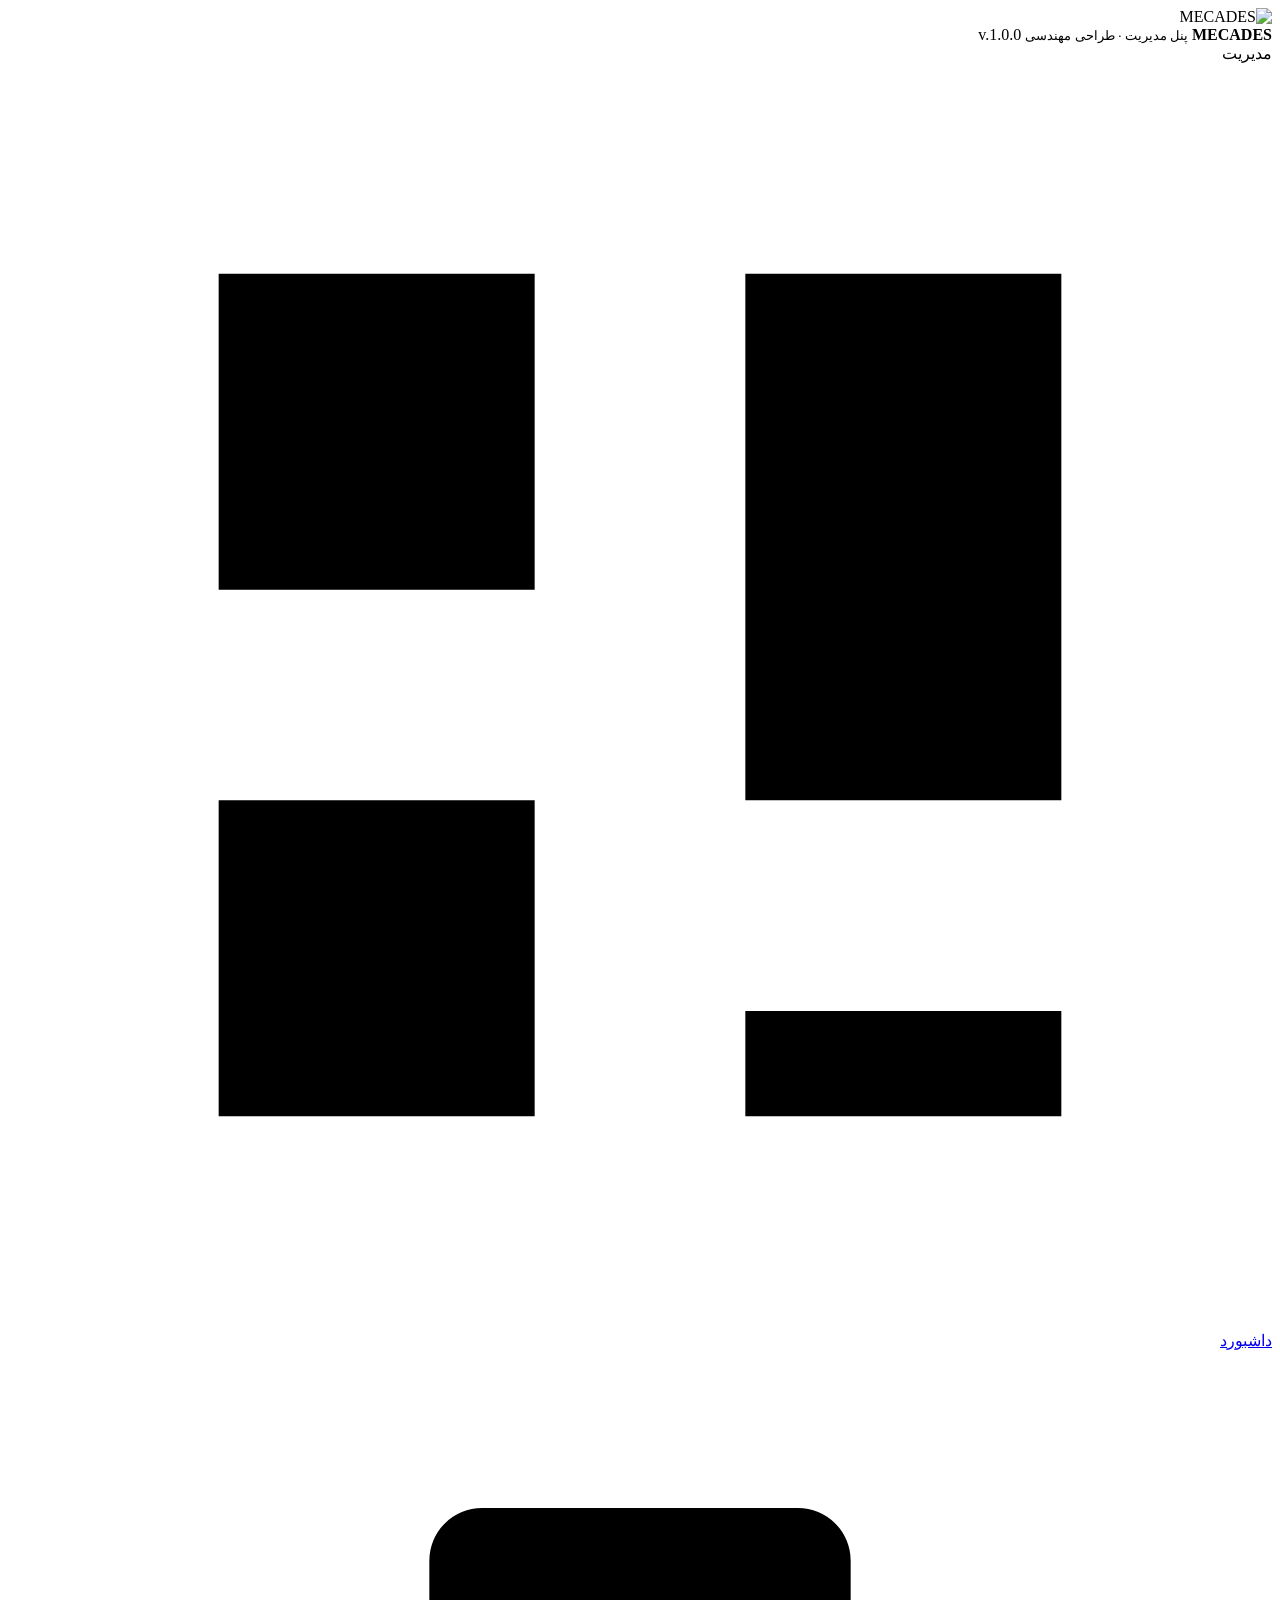
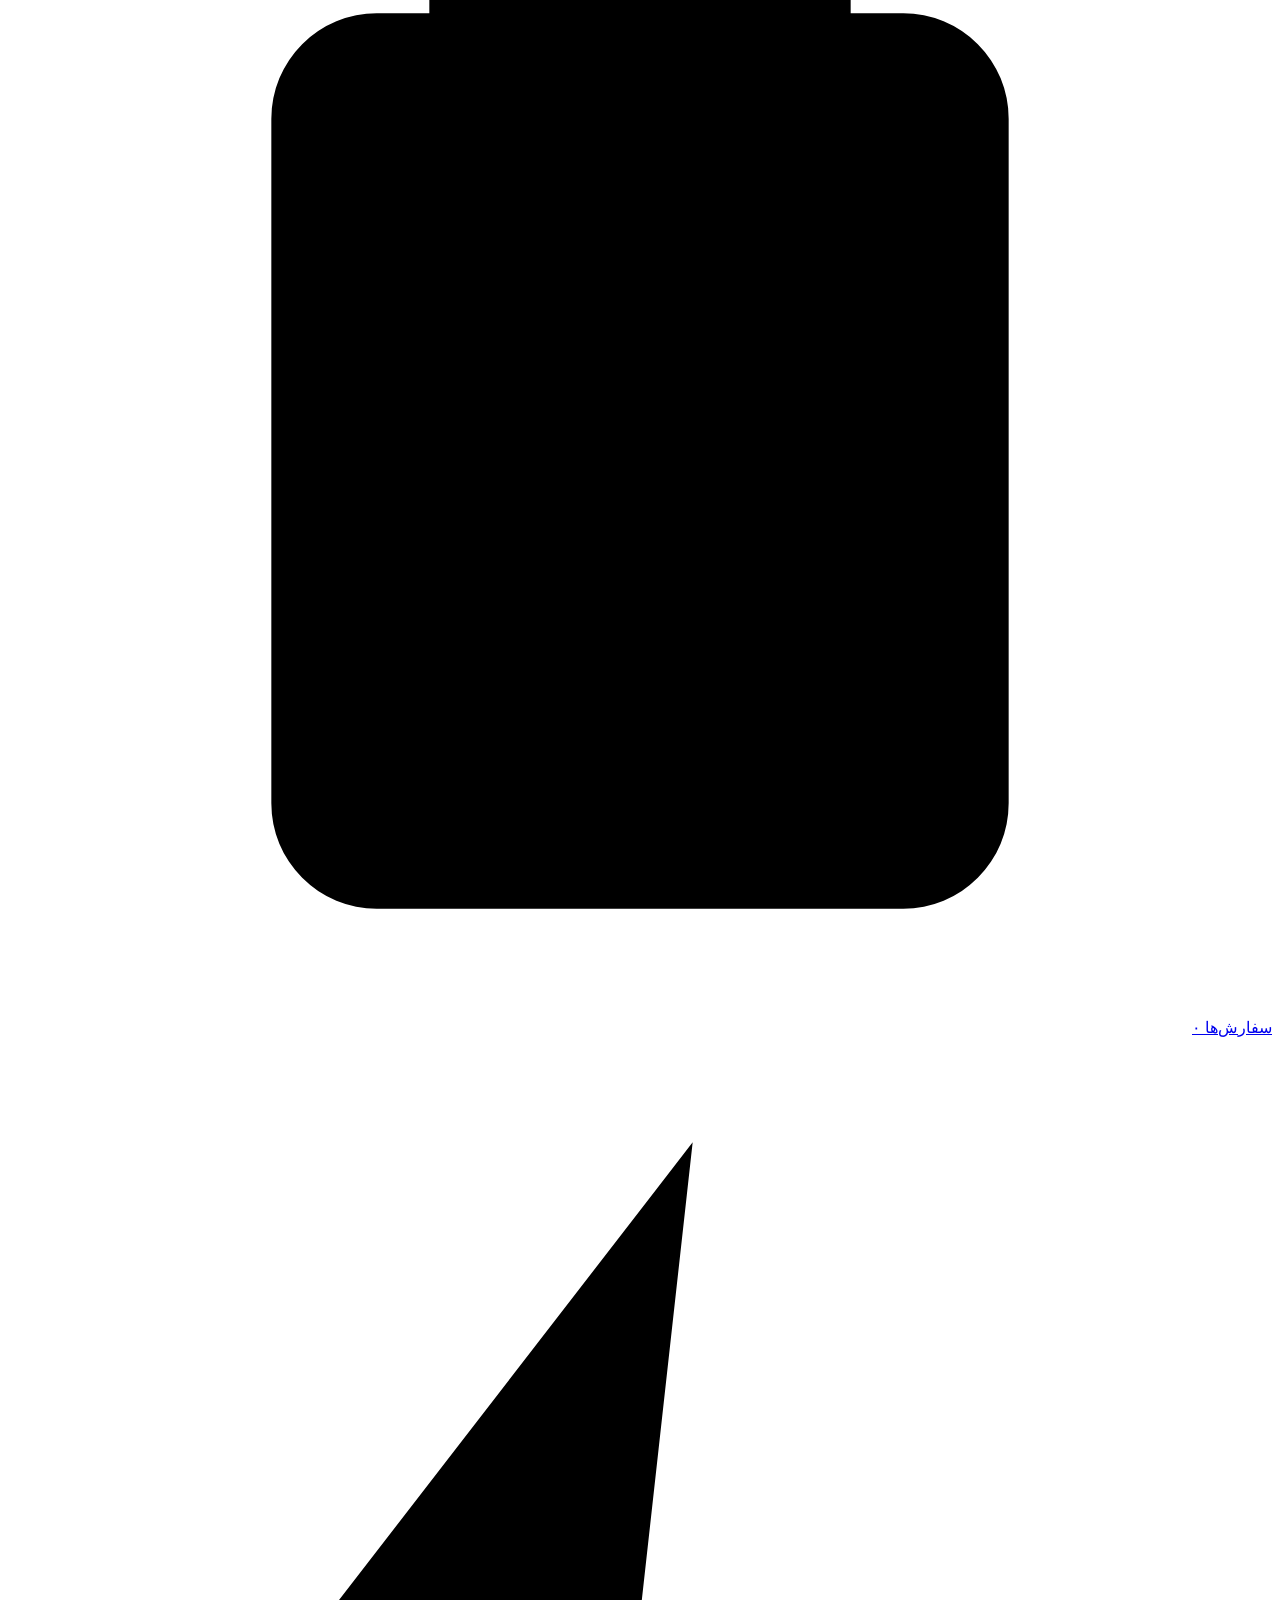
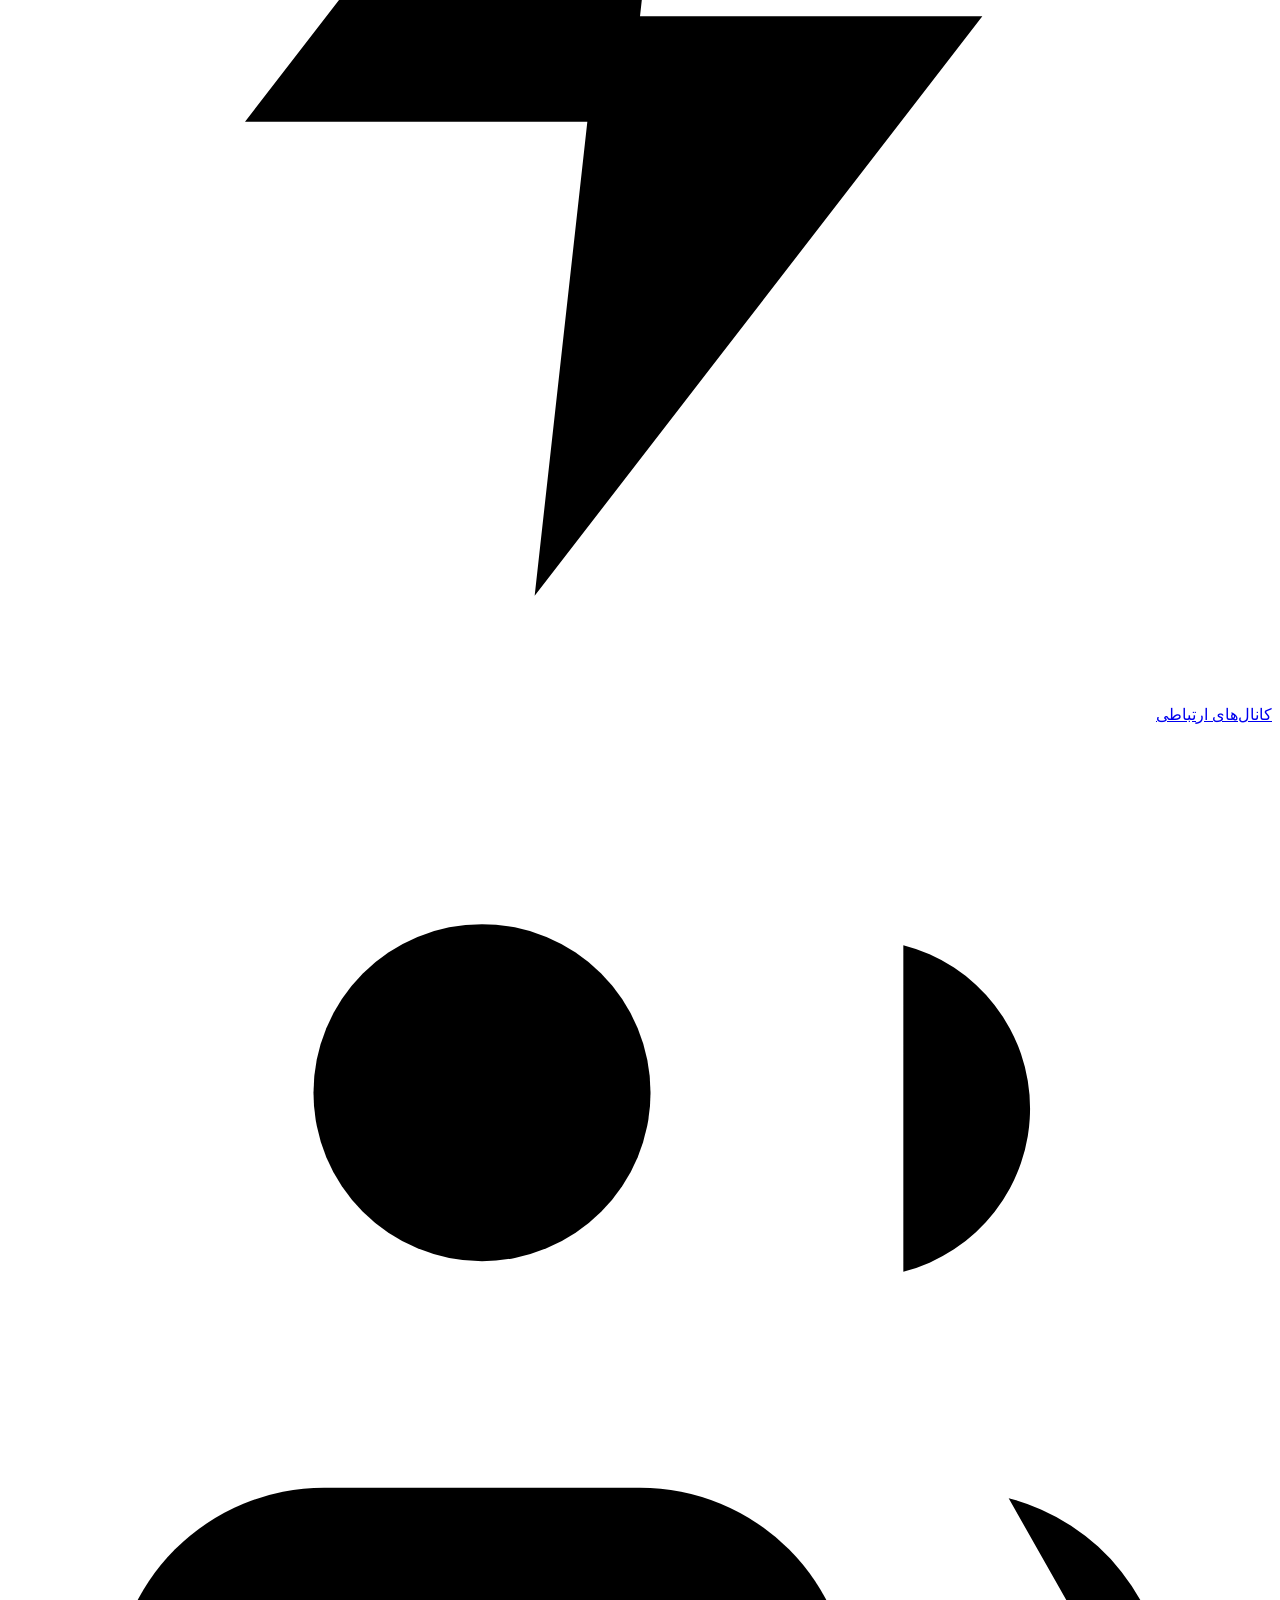
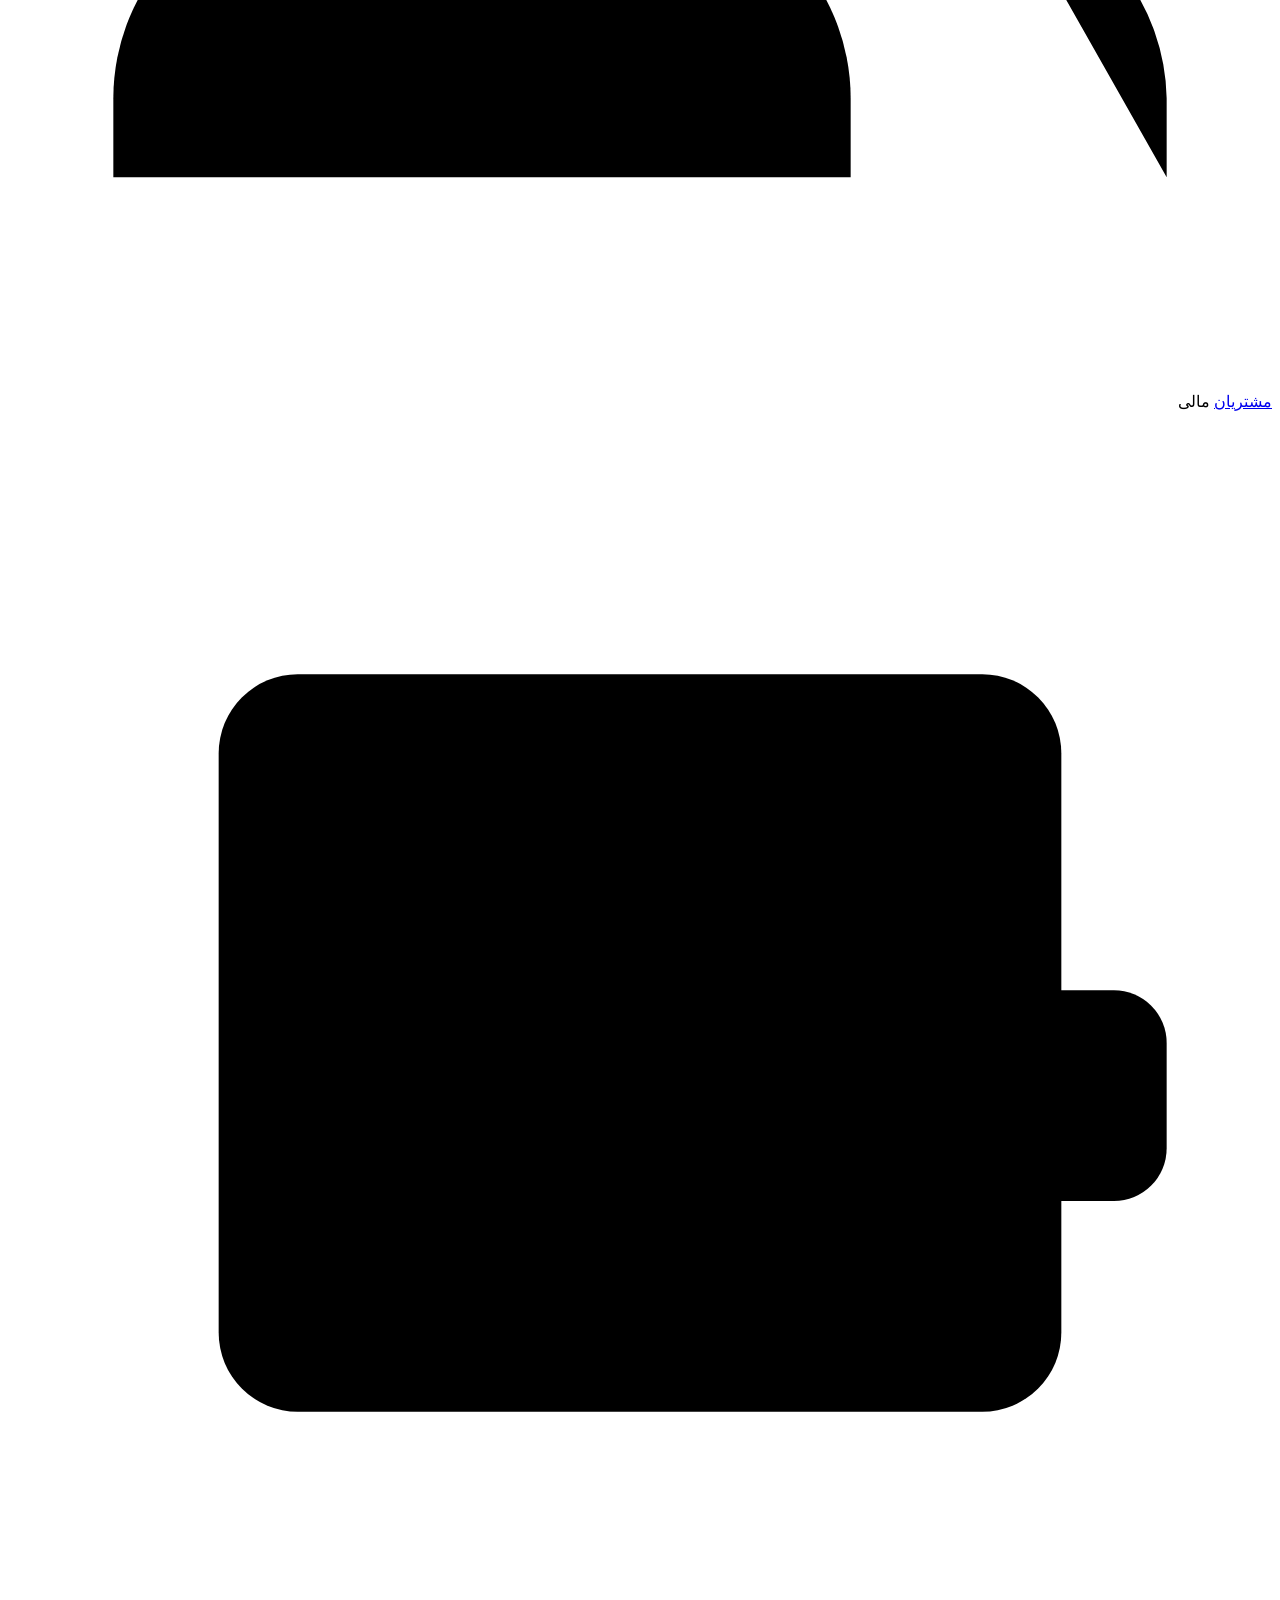
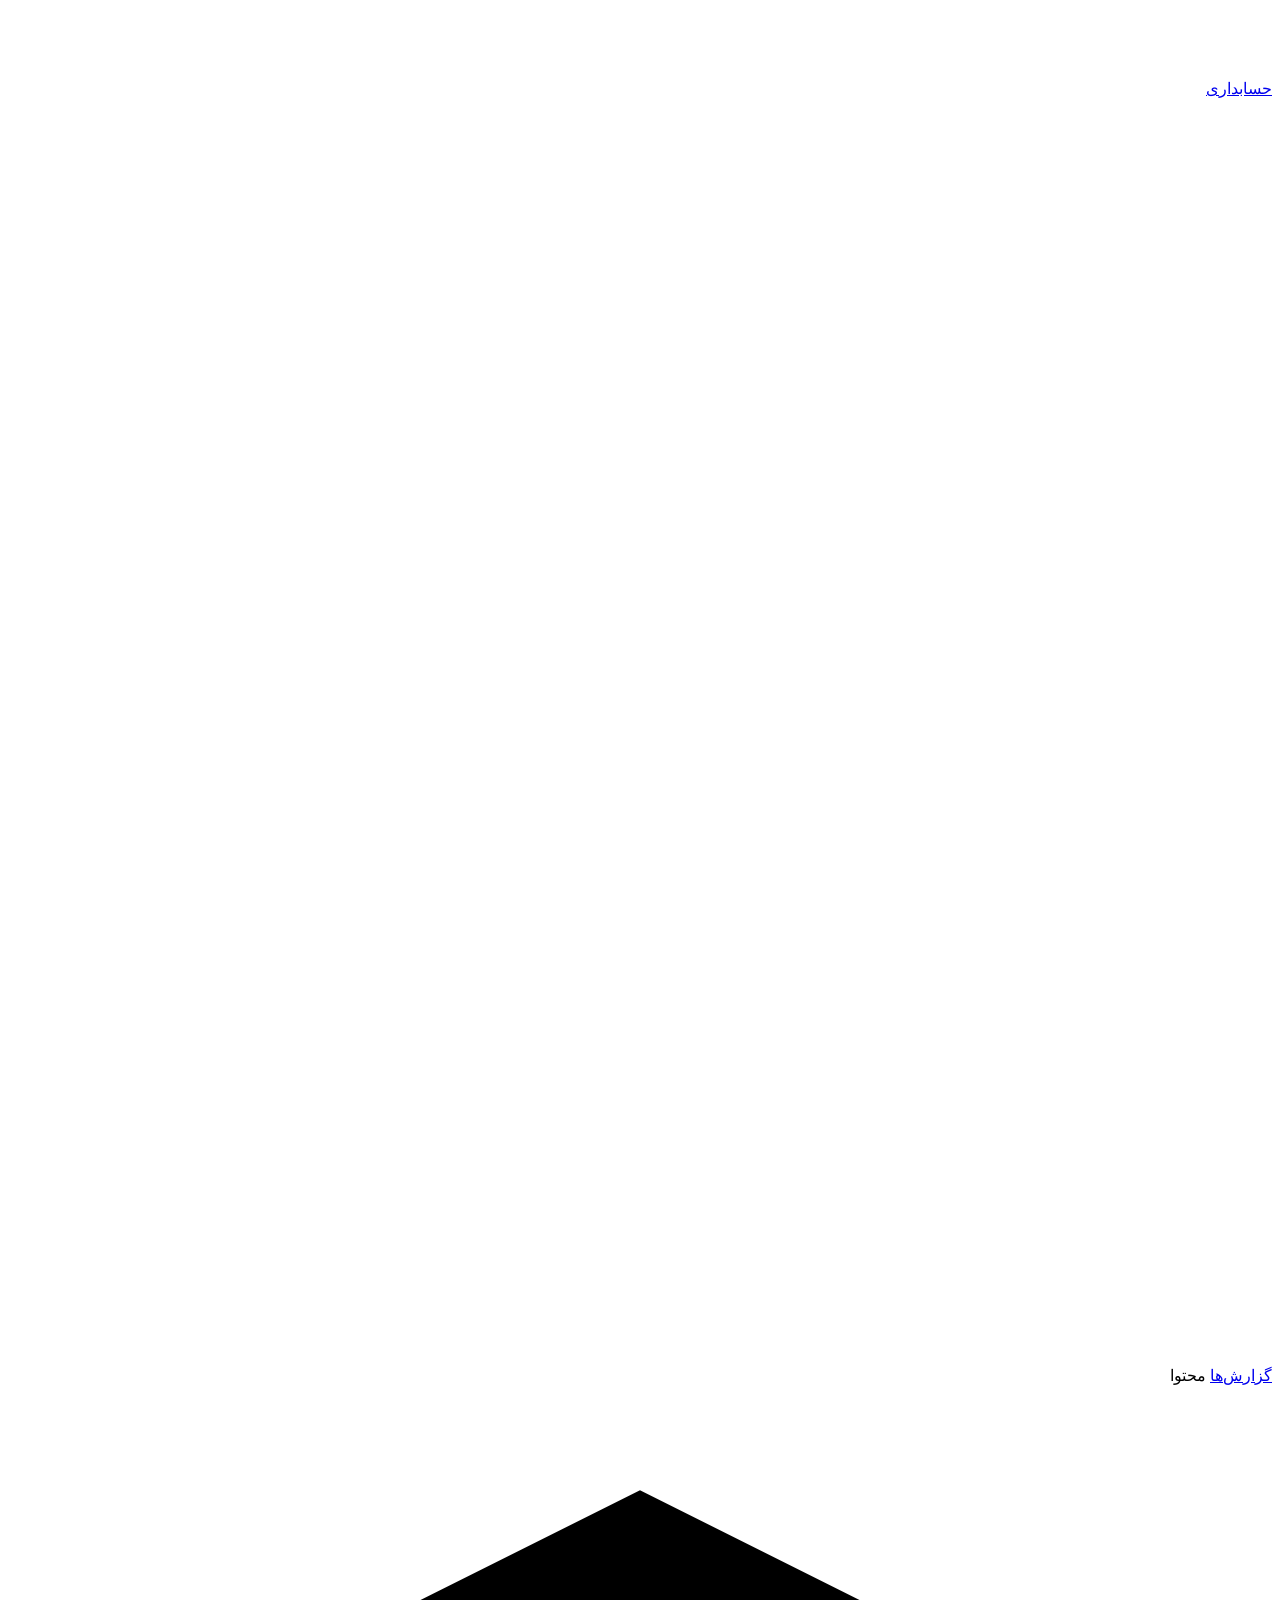
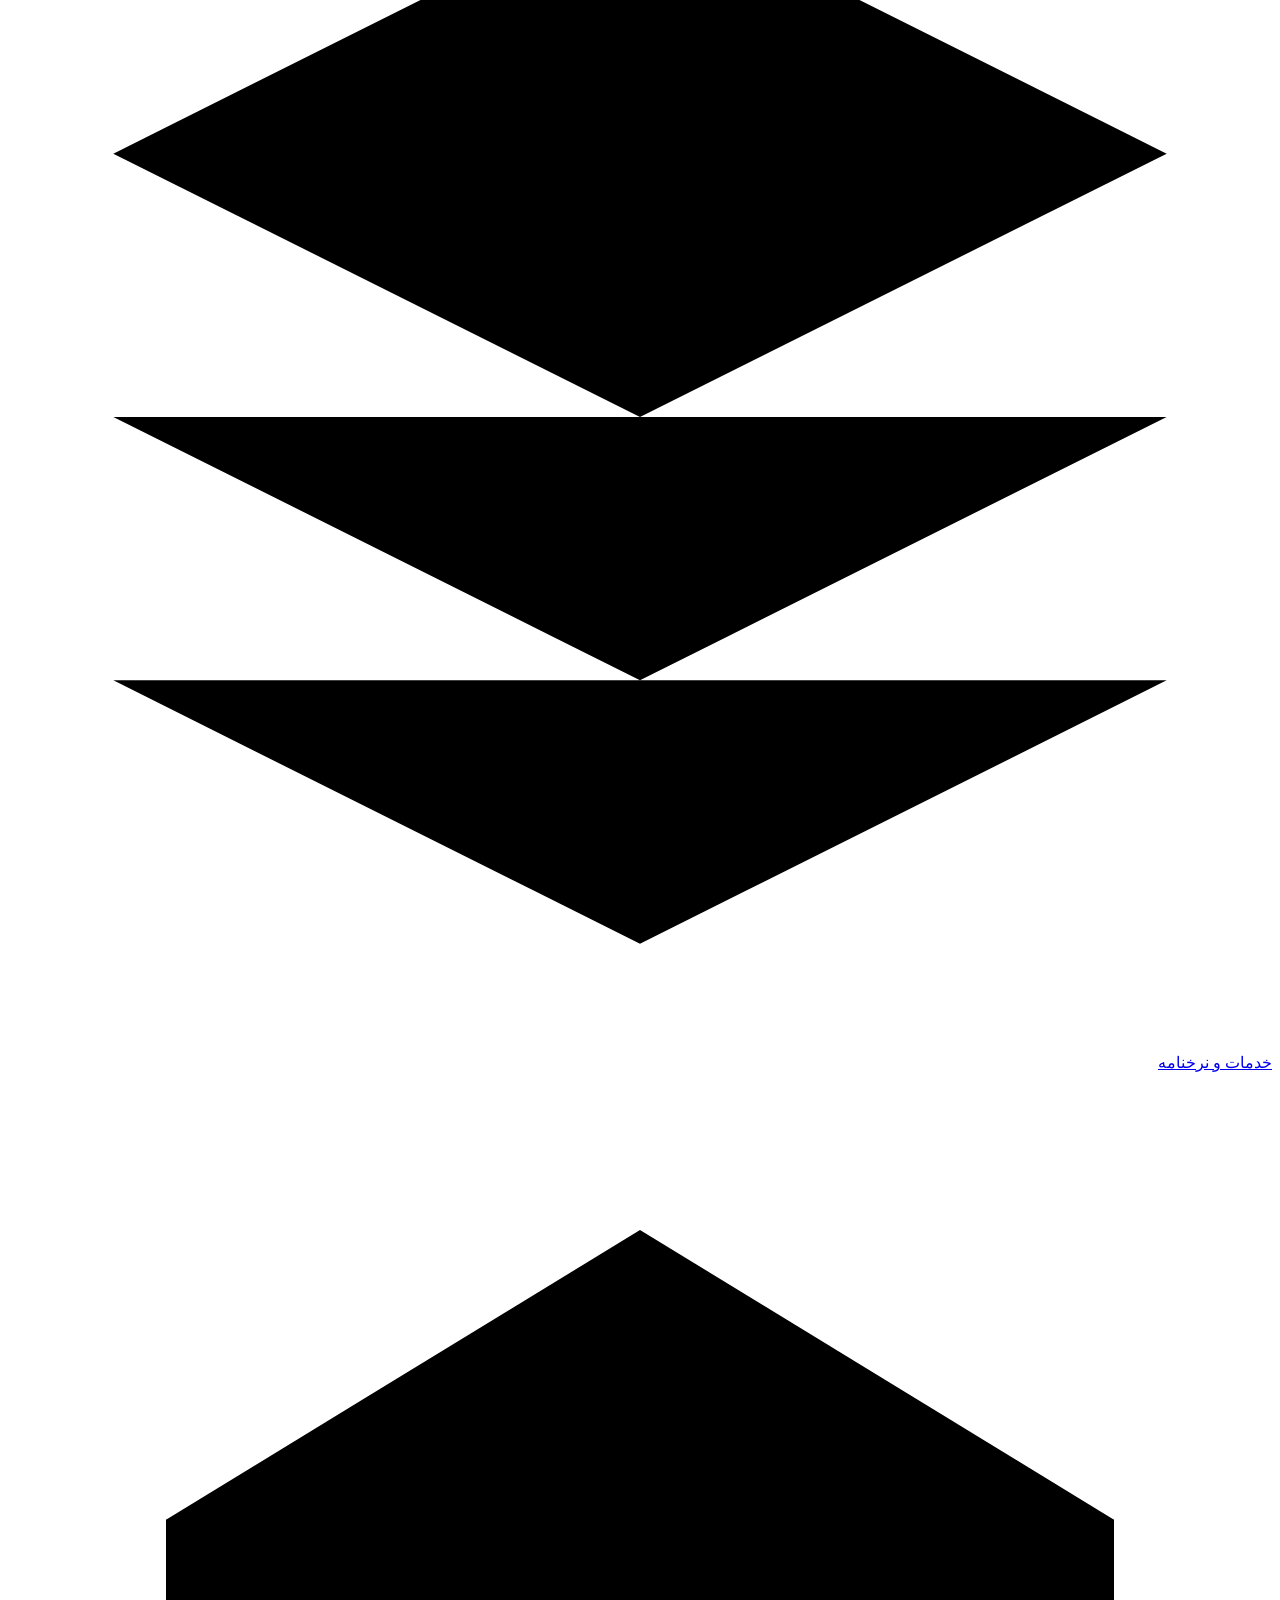
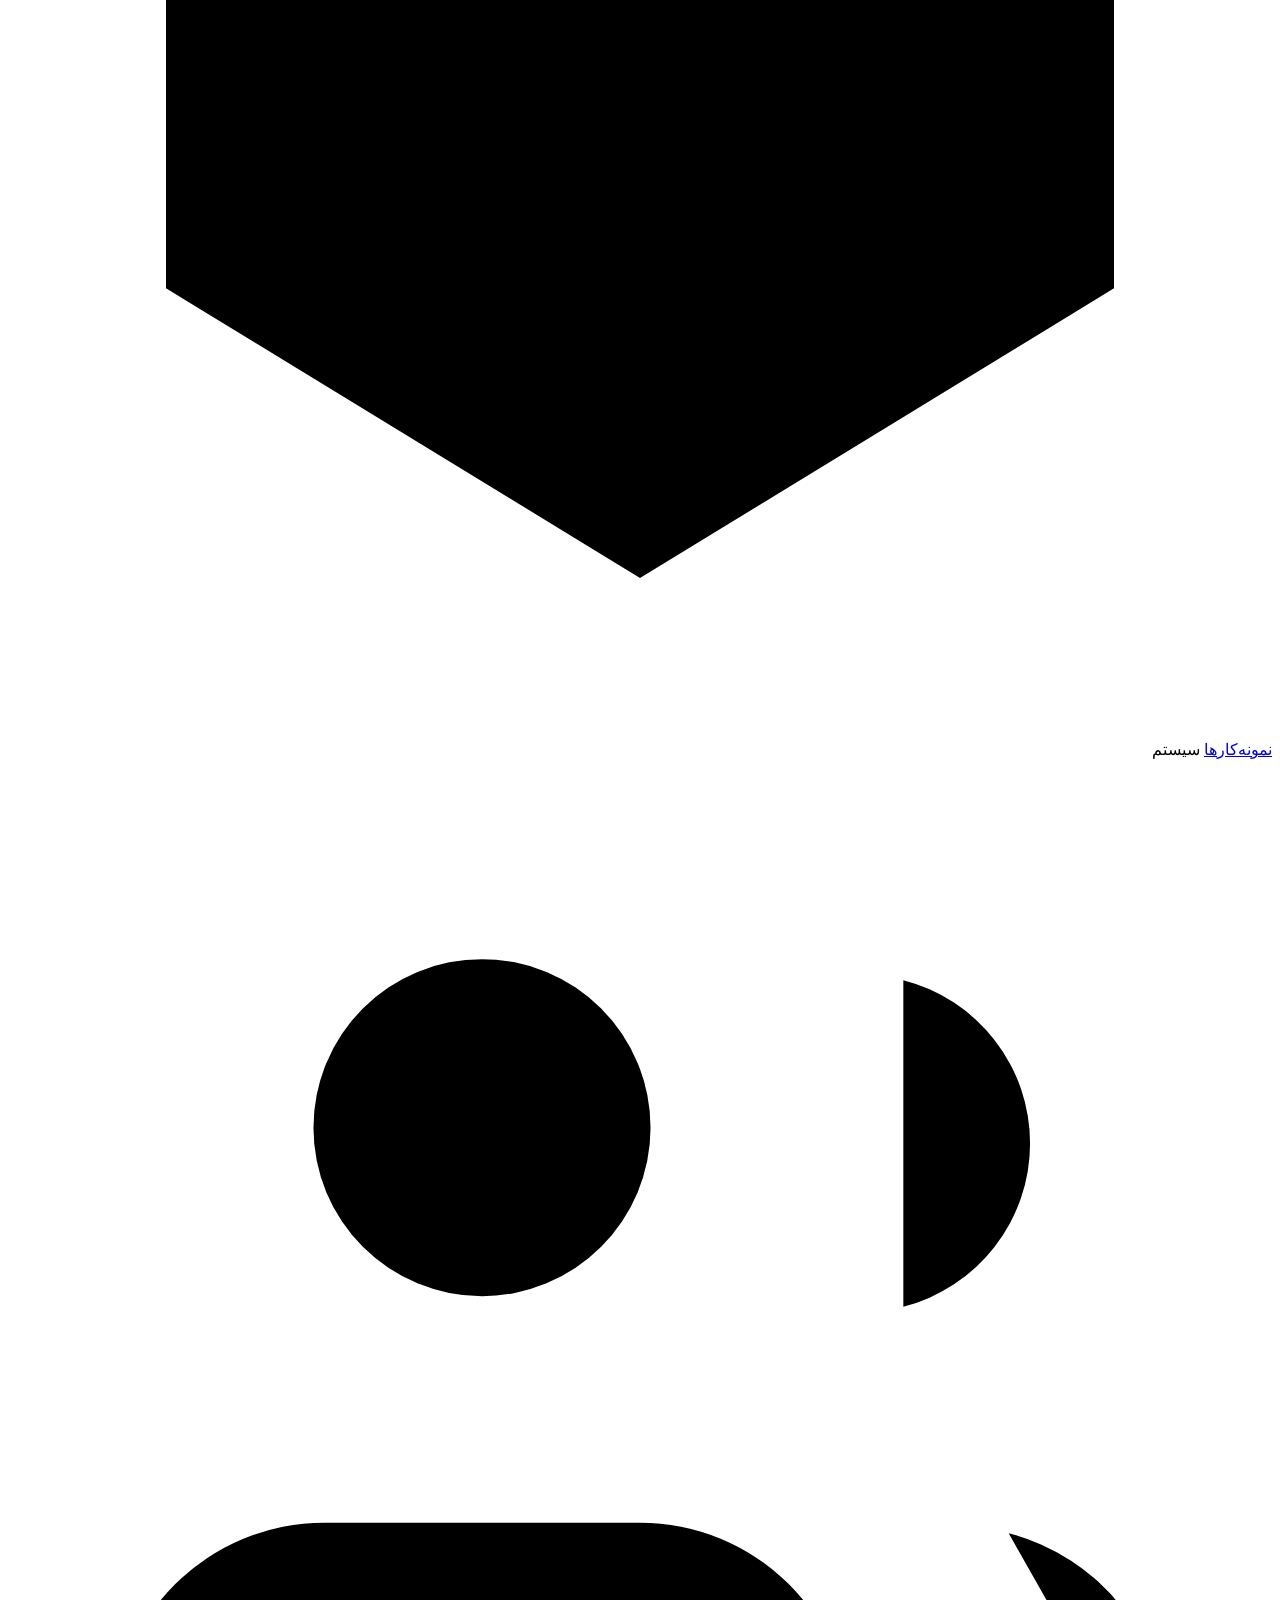
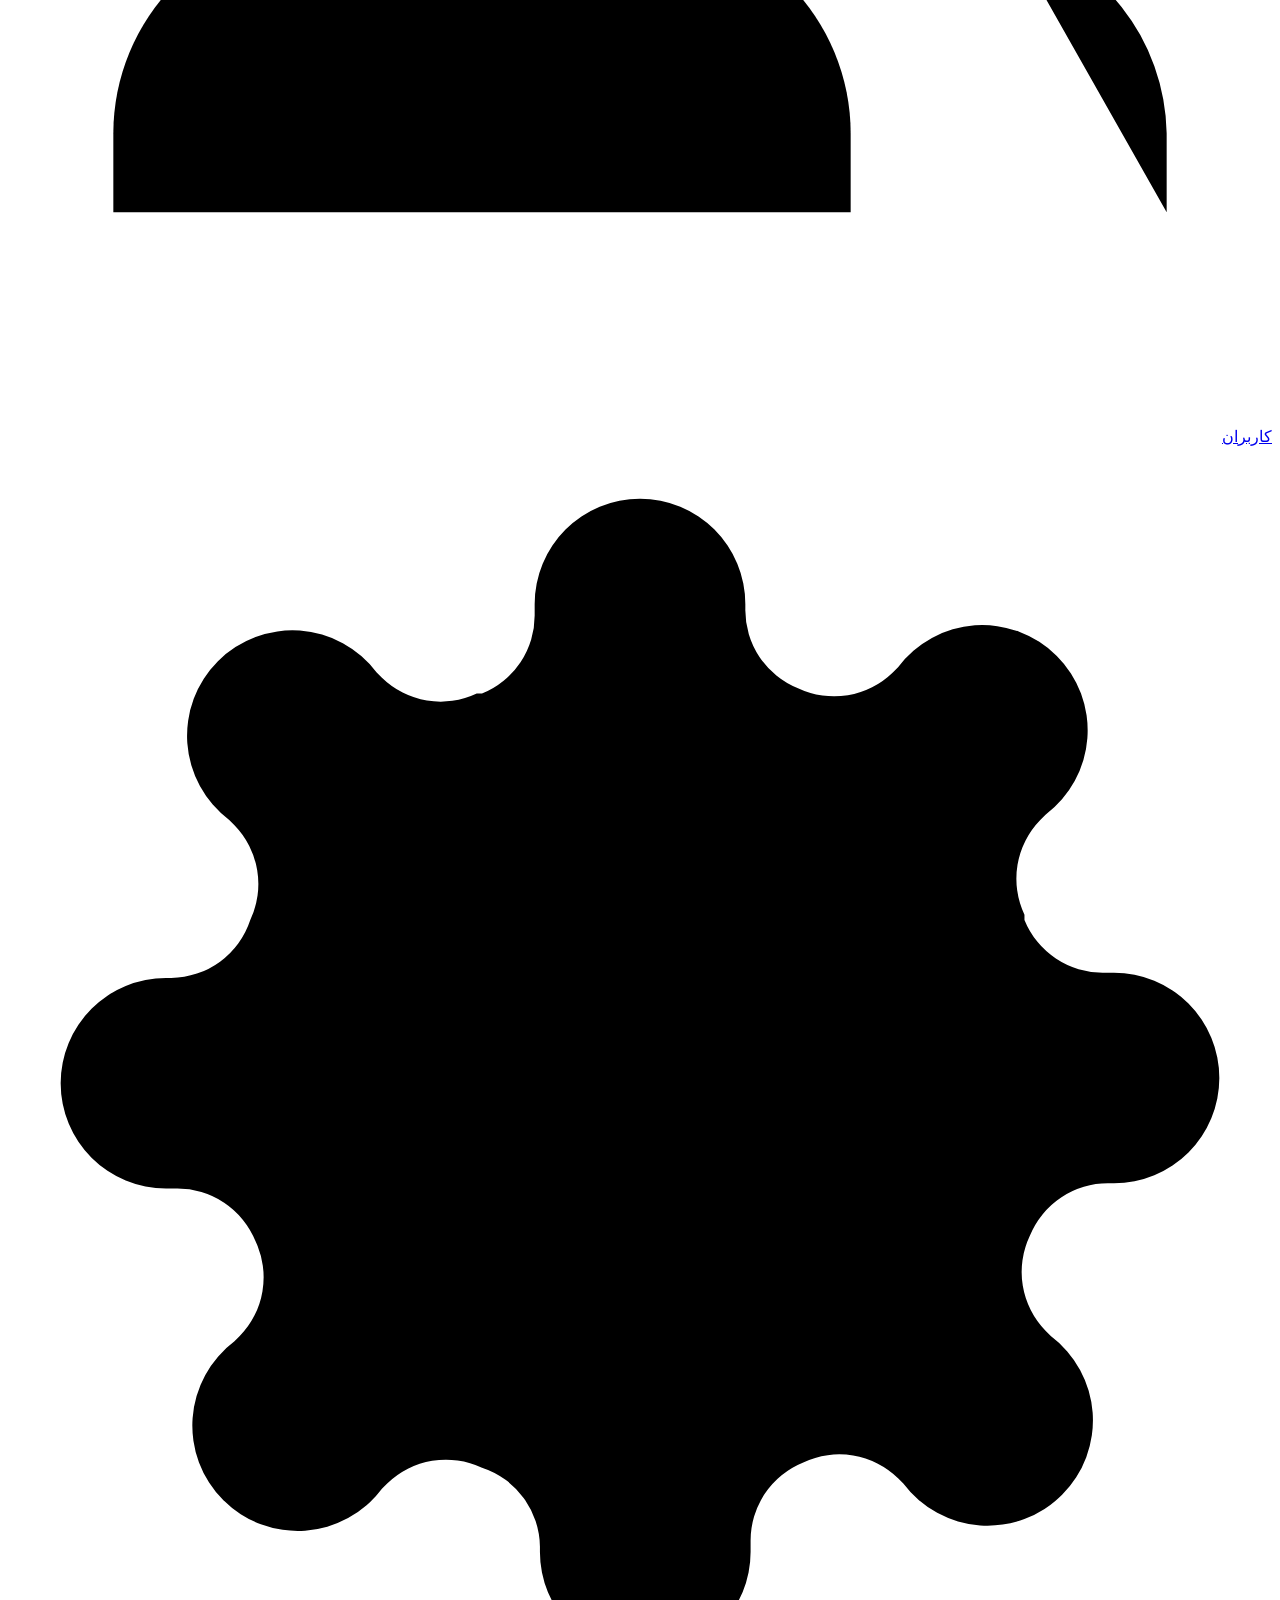
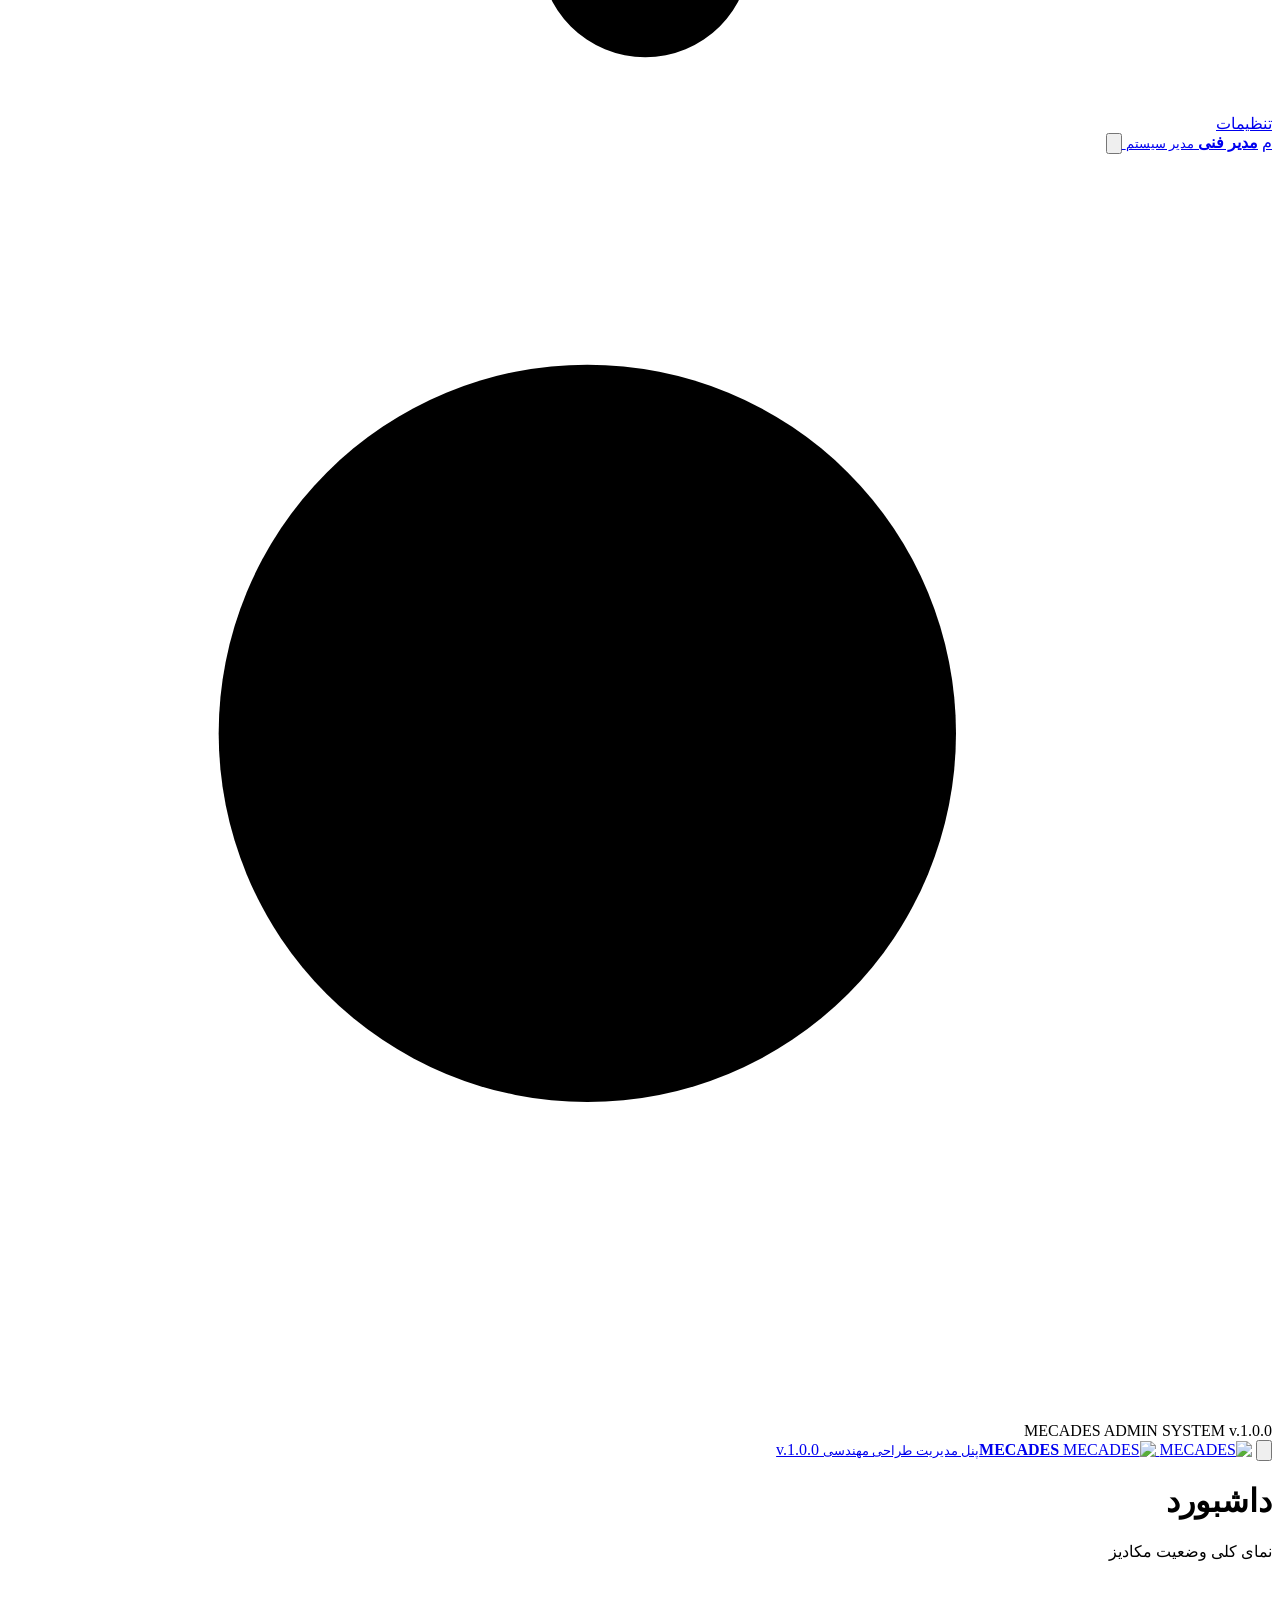
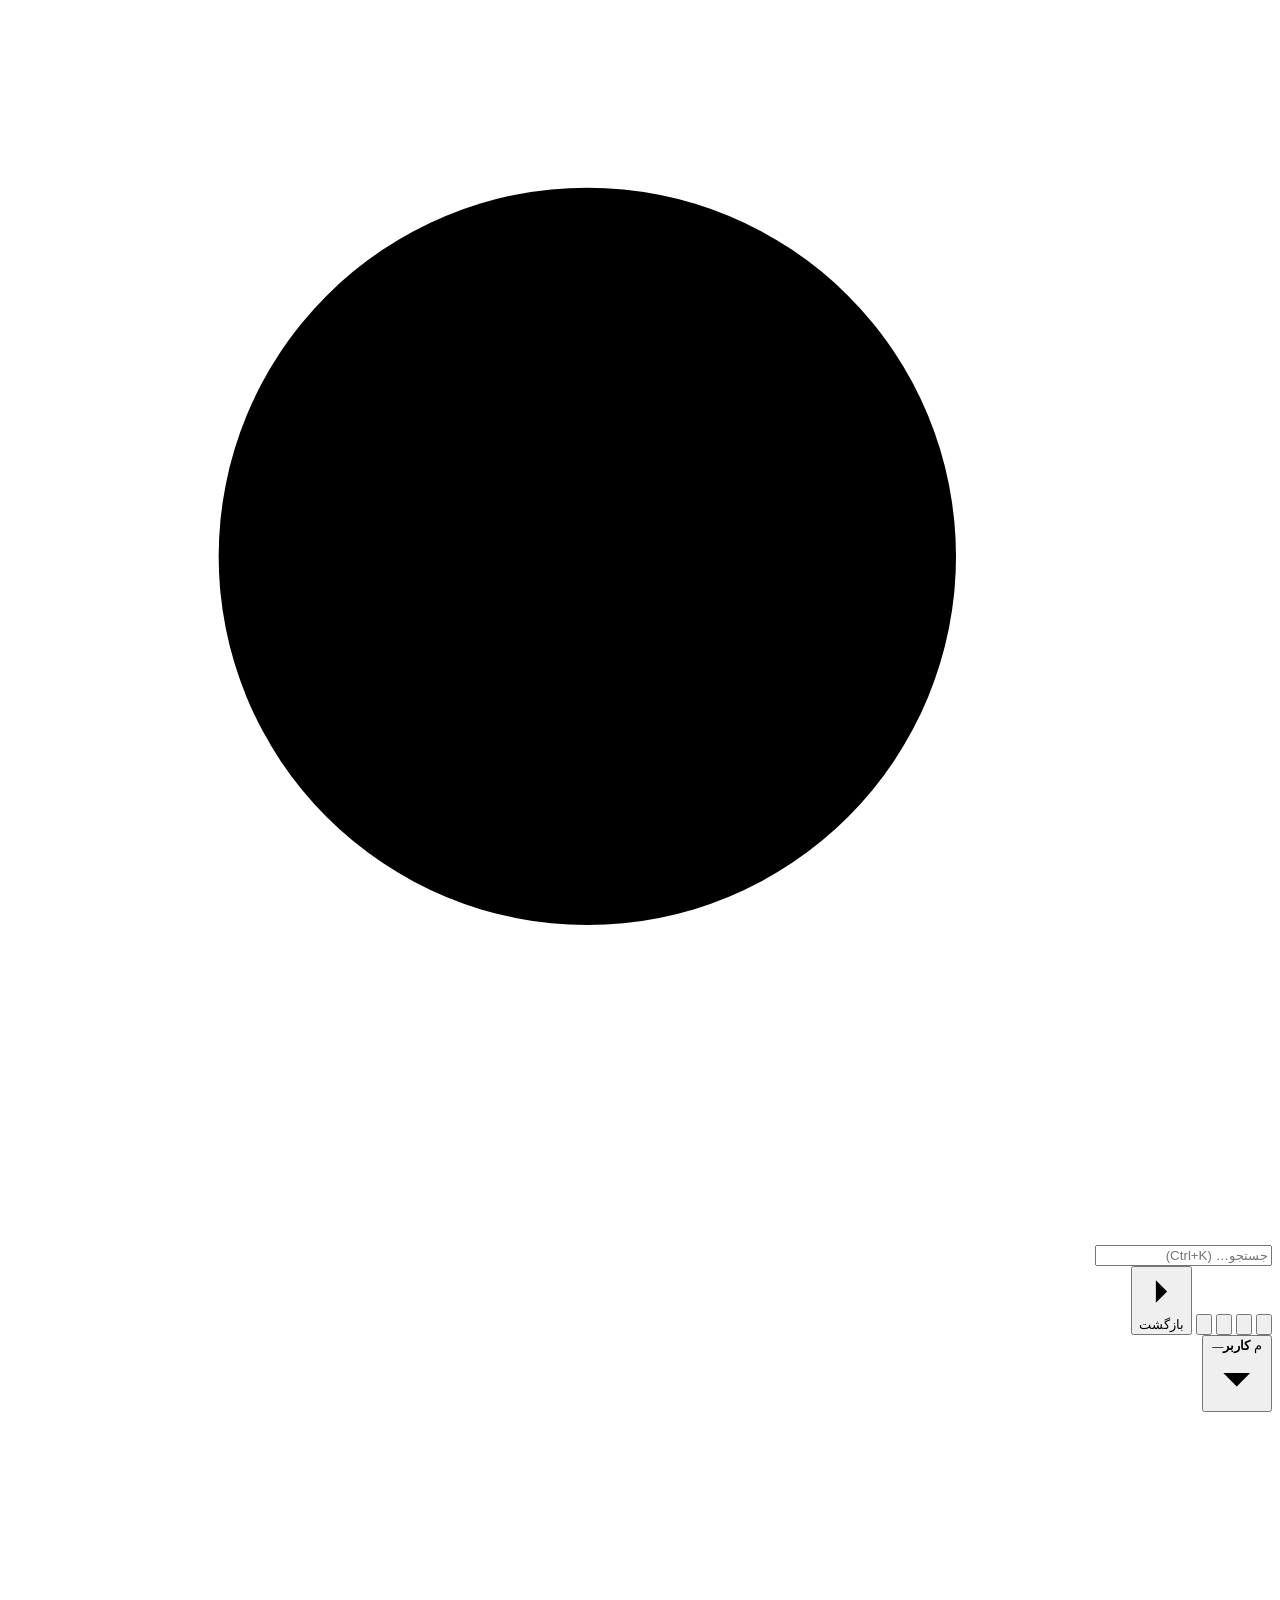
==== index.html @ c61b1dd1 "Add files via upload" ====
<!doctype html>
<html lang="fa" dir="rtl" data-theme="light">
<head>
<meta charset="utf-8">
<meta name="viewport" content="width=device-width,initial-scale=1">
<title>مکادیز | پنل مدیریت</title>
<meta name="description" content="پنل مدیریت سفارش‌ها، مشتریان، حسابداری و نرخنامه مکادیز">
<meta name="color-scheme" content="light dark">
<link rel="icon" type="image/png" href="assets/img/favicon.png">
<link rel="stylesheet" href="assets/css/admin.css">
<script>
/* چیدمان پنل: cards (کارتی) | sidebar (کناری) */
(function(){try{var L=localStorage.getItem('mecades_layout')||'cards';
if(L!=='sidebar'&&L!=='cards')L='cards';
document.documentElement.setAttribute('data-layout',L);}catch(e){document.documentElement.setAttribute('data-layout','cards');}})();
</script>
</head>
<body>

<div class="app">

  <!-- ============ Sidebar ============ -->
  <aside class="sidebar" id="sidebar">
    <div class="brand">
      <img class="brand-logo" src="assets/img/mecades-mark-light.png" width="46" height="39" alt="MECADES">
      <div class="brand-txt">
        <b>MECADES</b>
        <small>پنل مدیریت <i>·</i> طراحی مهندسی</small>
        <span class="dash-version" data-ver>v.1.0.0</span>
      </div>
    </div>

    <nav class="nav" aria-label="منوی اصلی">
      <span class="nav-label">مدیریت</span>
      <a href="#/dashboard" data-perm="dashboard.view"><svg class="i" viewBox="0 0 24 24"><path d="M4 4h6v6H4zM14 4h6v10h-6zM4 14h6v6H4zM14 18h6v2h-6z"/></svg> داشبورد</a>
      <a href="#/orders" data-perm="order.view"><svg class="i" viewBox="0 0 24 24"><path d="M9 3h6a1 1 0 0 1 1 1v1h1a2 2 0 0 1 2 2v13a2 2 0 0 1-2 2H7a2 2 0 0 1-2-2V7a2 2 0 0 1 2-2h1V4a1 1 0 0 1 1-1z"/><path d="M9 8h6M9 12h6M9 16h3"/></svg> سفارش‌ها <span class="count" id="navBadge">۰</span></a>
      <a href="#/quick" data-perm="order.view"><svg class="i" viewBox="0 0 24 24"><path d="M13 2 4.5 13H11l-1 9 8.5-11H12l1-9z"/></svg> کانال‌های ارتباطی</a>
      <a href="#/customers" data-perm="customer.view"><svg class="i" viewBox="0 0 24 24"><path d="M16 20v-1.5a4 4 0 0 0-4-4H6a4 4 0 0 0-4 4V20"/><circle cx="9" cy="7" r="3.2"/><path d="M17 4.2a3.2 3.2 0 0 1 0 6.2M22 20v-1.5a4 4 0 0 0-3-3.8"/></svg> مشتریان</a>

      <span class="nav-label">مالی</span>
      <a href="#/accounting" data-perm="accounting.view"><svg class="i" viewBox="0 0 24 24"><path d="M20 8V6.5A1.5 1.5 0 0 0 18.5 5H5.5A1.5 1.5 0 0 0 4 6.5v11A1.5 1.5 0 0 0 5.5 19h13a1.5 1.5 0 0 0 1.5-1.5V16"/><path d="M21 11h-5a2 2 0 0 0 0 4h5a1 1 0 0 0 1-1v-2a1 1 0 0 0-1-1z"/></svg> حسابداری</a>
      <a href="#/reports" data-perm="reports.view"><svg class="i" viewBox="0 0 24 24"><path d="M4 20V9M10 20V4M16 20v-7M22 20H2"/></svg> گزارش‌ها</a>

      <span class="nav-label">محتوا</span>
      <a href="#/services" data-perm="service.view"><svg class="i" viewBox="0 0 24 24"><path d="M12 2 2 7l10 5 10-5z"/><path d="m2 17 10 5 10-5M2 12l10 5 10-5"/></svg> خدمات و نرخنامه</a>
      <a href="#/projects" data-perm="project.view"><svg class="i" viewBox="0 0 24 24"><path d="M21 8.5 12 3 3 8.5v7L12 21l9-5.5v-7z"/><path d="m3 8.5 9 5.5 9-5.5M12 21v-7"/></svg> نمونه‌کارها</a>

      <span class="nav-label">سیستم</span>
      <a href="#/users" data-perm="user.manage"><svg class="i" viewBox="0 0 24 24"><path d="M16 20v-1.5a4 4 0 0 0-4-4H6a4 4 0 0 0-4 4V20"/><circle cx="9" cy="7" r="3.2"/><path d="M17 4.2a3.2 3.2 0 0 1 0 6.2M22 20v-1.5a4 4 0 0 0-3-3.8"/></svg> کاربران</a>
      <a href="#/settings" data-perm="settings.view"><svg class="i" viewBox="0 0 24 24"><circle cx="12" cy="12" r="3"/><path d="M19.4 15a1.6 1.6 0 0 0 .3 1.8l.1.1a2 2 0 1 1-2.8 2.8l-.1-.1a1.6 1.6 0 0 0-1.8-.3 1.6 1.6 0 0 0-1 1.5V21a2 2 0 1 1-4 0v-.1A1.6 1.6 0 0 0 9 19.4a1.6 1.6 0 0 0-1.8.3l-.1.1a2 2 0 1 1-2.8-2.8l.1-.1a1.6 1.6 0 0 0 .3-1.8 1.6 1.6 0 0 0-1.5-1H3a2 2 0 1 1 0-4h.1A1.6 1.6 0 0 0 4.6 9a1.6 1.6 0 0 0-.3-1.8l-.1-.1a2 2 0 1 1 2.8-2.8l.1.1a1.6 1.6 0 0 0 1.8.3H9a1.6 1.6 0 0 0 1-1.5V3a2 2 0 1 1 4 0v.1a1.6 1.6 0 0 0 1 1.5 1.6 1.6 0 0 0 1.8-.3l.1-.1a2 2 0 1 1 2.8 2.8l-.1.1a1.6 1.6 0 0 0-.3 1.8V9a1.6 1.6 0 0 0 1.5 1H21a2 2 0 1 1 0 4h-.1a1.6 1.6 0 0 0-1.5 1z"/></svg> تنظیمات</a>
    </nav>

    <div class="nav-foot">
      <div class="user">
        <a class="avatar" id="userAvatar" href="#/profile" title="مشخصات من">م</a>
        <a class="user-id" href="#/profile" title="مشخصات من">
          <b id="userName">مدیر فنی</b>
          <small id="userRole">مدیر سیستم</small>
        </a>
        <button class="icon-btn sm" data-act="logout" title="خروج از حساب کاربری"><svg class="i" viewBox="0 0 24 24"><path d="M9 21H5a2 2 0 0 1-2-2V5a2 2 0 0 1 2-2h4"/><path d="m16 17 5-5-5-5M21 12H9"/></svg></button>
        <svg class="i" viewBox="0 0 24 24" data-act="open-cmdk" title="جستجوی سریع"><circle cx="11" cy="11" r="7"/><path d="m20 20-3.6-3.6"/></svg>
      </div>
      <div class="nav-ver">MECADES ADMIN SYSTEM <span class="ver-pill" data-ver>v.1.0.0</span></div>
    </div>
  </aside>

  <!-- ============ Main ============ -->
  <div class="main">
    <header class="topbar">
      <button class="burger" data-act="toggle-sidebar" aria-label="منو"><svg class="i" viewBox="0 0 24 24"><path d="M4 6h16M4 12h16M4 18h16"/></svg></button>

      <a class="tb-brand" href="#/dashboard" title="مکادیز — پنل مدیریت">
        <img class="tb-logo tb-logo-d" src="assets/img/mecades-mark.png" width="34" height="29" alt="MECADES">
        <img class="tb-logo tb-logo-l" src="assets/img/mecades-mark-light.png" width="34" height="29" alt="MECADES">
        <span class="tb-brand-txt"><b>MECADES</b><small>پنل مدیریت طراحی مهندسی</small></span>
        <span class="ver-pill" data-ver>v.1.0.0</span>
      </a>

      <div class="tb-title" id="tbTitle"><h1>داشبورد</h1><p>نمای کلی وضعیت مکادیز</p></div>
      <div class="tb-tools">
        <div class="search-box">
          <svg class="i" viewBox="0 0 24 24"><circle cx="11" cy="11" r="7"/><path d="m20 20-3.6-3.6"/></svg>
          <input type="search" placeholder="جستجو… (Ctrl+K)" data-act="open-cmdk" readonly>
        </div>
        <button class="icon-btn" id="themeBtn" data-act="toggle-theme" title="تغییر حالت روشن/تیره"><svg class="i" viewBox="0 0 24 24"><circle cx="12" cy="12" r="4.2"/><path d="M12 2v2M12 20v2M4.9 4.9l1.4 1.4M17.7 17.7l1.4 1.4M2 12h2M20 12h2M4.9 19.1l1.4-1.4M17.7 6.3l1.4-1.4"/></svg></button>
        <button class="icon-btn" data-act="open-quick" title="ثبت سریع سفارش"><svg class="i" viewBox="0 0 24 24"><path d="M13 2 4.5 13H11l-1 9 8.5-11H12l-1-9z"/></svg></button>
        <button class="icon-btn mobile-only" data-act="open-cmdk" title="جستجو" aria-label="جستجو"><svg class="i" viewBox="0 0 24 24"><circle cx="11" cy="11" r="7"/><path d="m20 20-3.6-3.6"/></svg></button>
        <button class="icon-btn nav-btn" data-act="go-home" title="خانه (داشبورد)" aria-label="خانه"><svg class="i" viewBox="0 0 24 24"><path d="M3 10.5 12 3l9 7.5"/><path d="M5.5 9.5V20h13V9.5"/><path d="M10 20v-5h4v5"/></svg></button>
        <button class="icon-btn nav-btn" data-act="go-back" title="بازگشت به صفحهٔ قبل" aria-label="بازگشت"><svg class="i" viewBox="0 0 24 24"><path d="M9 6l6 6-6 6"/></svg><span class="sr">بازگشت</span></button>

        <div class="acct" id="acct">
          <button class="acct-btn" data-act="toggle-acct" aria-haspopup="true">
            <span class="avatar" id="tbAvatar">م</span>
            <span class="acct-txt"><b id="tbUserName">کاربر</b><small id="tbUserRole">—</small></span>
            <svg class="i chev" viewBox="0 0 24 24"><path d="m6 9 6 6 6-6"/></svg>
          </button>
          <div class="acct-menu" id="acctMenu">
            <a href="#/profile" data-act="acct-go"><svg class="i" viewBox="0 0 24 24"><circle cx="12" cy="8" r="3.2"/><path d="M5 20a7 7 0 0 1 14 0"/></svg> مشخصات من</a>
            <a href="#/profile" data-act="acct-go"><svg class="i" viewBox="0 0 24 24"><rect x="4" y="10" width="16" height="10" rx="2"/><path d="M8 10V7a4 4 0 0 1 8 0v3"/></svg> تغییر رمز عبور</a>
            <span class="acct-sep"></span>
            <button data-act="logout"><svg class="i" viewBox="0 0 24 24"><path d="M9 21H5a2 2 0 0 1-2-2V5a2 2 0 0 1 2-2h4"/><path d="m16 17 5-5-5-5M21 12H9"/></svg> خروج از حساب</button>
          </div>
        </div>
      </div>
    </header>

    <main class="content" id="view"></main>
  </div>
</div>

<div class="toasts" id="toasts"></div>
<div class="modal-root" id="modalRoot"></div>

<script src="assets/js/icons.js"></script>
<script src="assets/js/store.js"></script>
<script src="assets/js/auth.js"></script>
<script src="assets/js/quotes.js"></script>
<script src="assets/js/xlsx.js"></script>
<script src="assets/js/app.js"></script>
</body>
</html>
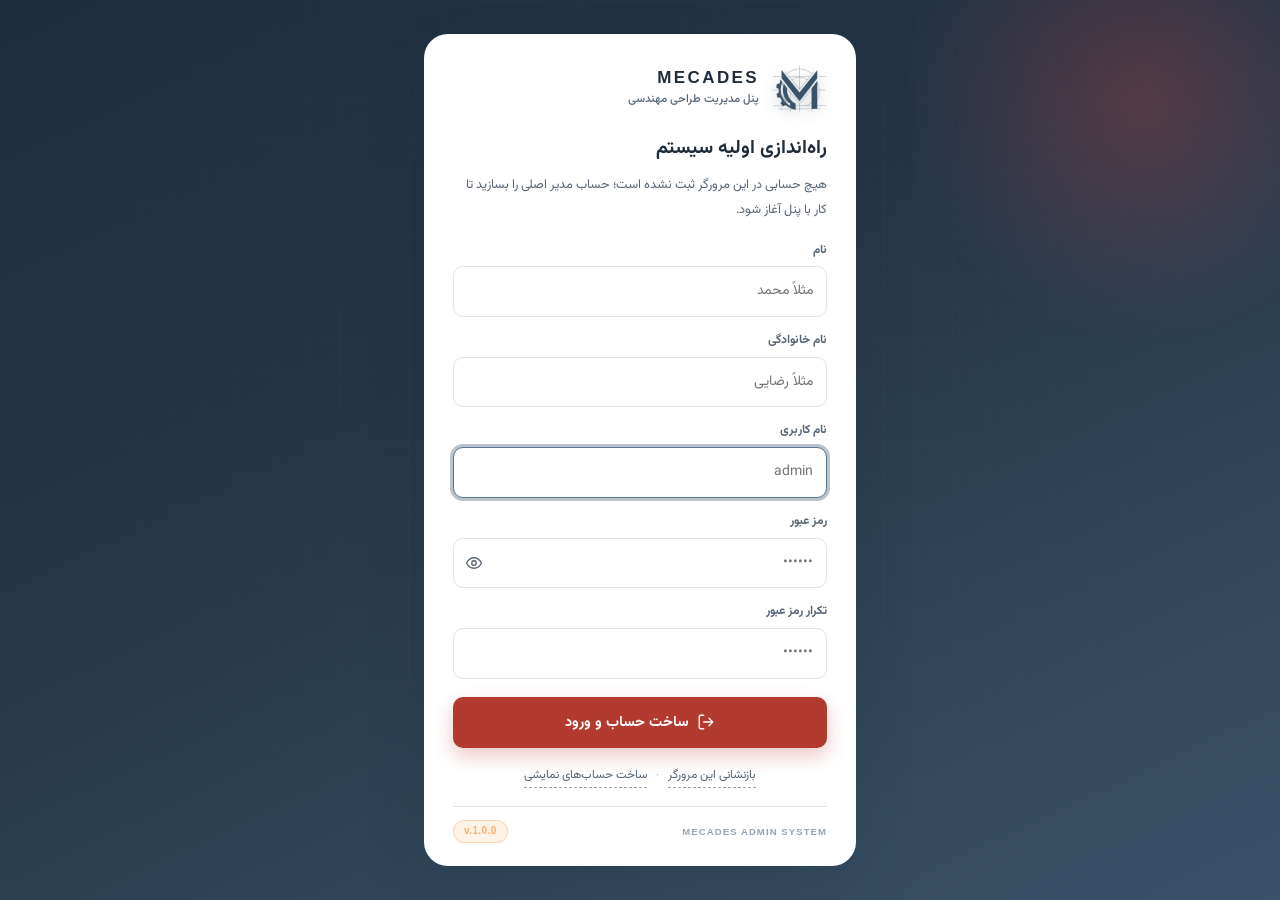
==== commit 5d5b24cd: "Update index.html" ====
--- a/index.html
+++ b/index.html
@@ -6,8 +6,1282 @@
 <title>مکادیز | پنل مدیریت</title>
 <meta name="description" content="پنل مدیریت سفارش‌ها، مشتریان، حسابداری و نرخنامه مکادیز">
 <meta name="color-scheme" content="light dark">
-<link rel="icon" type="image/png" href="assets/img/favicon.png">
-<link rel="stylesheet" href="assets/css/admin.css">
+<link rel="icon" type="image/png" href="[data-uri]">
+<style>
+/* =====================================================================
+   MECADES — پنل مدیریت
+   Design tokens inherited from mecades.ir/style.css (navy · steel · red)
+   ===================================================================== */
+
+/* ---------- Fonts (Vazirmatn, same as mecades.ir) ---------- */
+@font-face{font-family:Vazirmatn;src:url([data-uri]) format('woff2');font-weight:400;font-display:swap}
+@font-face{font-family:Vazirmatn;src:url([data-uri]) format('woff2');font-weight:500;font-display:swap}
+@font-face{font-family:Vazirmatn;src:url([data-uri]) format('woff2');font-weight:700;font-display:swap}
+
+/* ---------- Tokens ---------- */
+:root{
+  --navy-900:#1E2D3B; --navy-800:#2A3D4F; --navy:#3A5268; --navy-500:#587794; --steel:#93A5B5;
+  --red:#B23A2F; --red-on-grad:#C9443A; --red-hl:#F28B7F;
+  --accent-text:#B23A2F; --icon:#3A5268; --check:#3A5268; --ring:rgba(58,82,104,.35);
+  --bg:#ffffff; --bg-alt:#f2f5f8; --card:#ffffff; --text:#1f2d3a; --muted:#566677; --line:#dde4ea;
+  --lavender:#e4ebf1; --field:#ffffff;
+  --font:"Vazirmatn", Tahoma, "Segoe UI", sans-serif;
+  --mono:ui-monospace,Menlo,Consolas,monospace;
+  --r-xs:8px; --r-sm:10px; --r-md:14px; --r-lg:18px; --r-xl:24px;
+  --sh-1:0 6px 18px rgba(30,45,59,.06);
+  --sh-2:0 16px 40px rgba(30,45,59,.12);
+  --sh-3:0 28px 60px rgba(30,45,59,.16);
+  --sb:270px;
+  --grid:rgba(58,82,104,.055);
+  color-scheme:light;
+}
+:root[data-theme="dark"]{
+  --bg:#0f1820; --bg-alt:#15212b; --card:#1a2733; --text:#e9eff4; --muted:#a3b3c1; --line:#2a3b49;
+  --lavender:#1d2b38; --field:#111c25; --red:#c9443a; --accent-text:#f28b7f; --icon:#93a5b5; --check:#93a5b5;
+  --ring:rgba(147,165,181,.4);
+  --navy:#2A3D4F; --navy-500:#3A5268;
+  --sh-1:0 8px 24px rgba(0,0,0,.35);
+  --sh-2:0 18px 46px rgba(0,0,0,.45);
+  --sh-3:0 30px 70px rgba(0,0,0,.55);
+  --grid:rgba(147,165,181,.055);
+  color-scheme:dark;
+}
+
+*,*::before,*::after{box-sizing:border-box}
+html,body{height:100%}
+body{
+  margin:0;background:var(--bg);color:var(--text);font-family:var(--font);
+  line-height:1.9;font-size:15px;-webkit-font-smoothing:antialiased;overflow-x:hidden;
+}
+h1,h2,h3,h4,p{margin:0}
+a{color:inherit;text-decoration:none}
+button,input,select,textarea{font:inherit;color:inherit}
+:focus-visible{outline:3px solid var(--ring);outline-offset:2px;border-radius:8px}
+::selection{background:var(--red);color:#fff}
+::-webkit-scrollbar{width:10px;height:10px}
+::-webkit-scrollbar-thumb{background:var(--line);border-radius:20px;border:3px solid transparent;background-clip:content-box}
+::-webkit-scrollbar-thumb:hover{background:var(--steel);background-clip:content-box}
+
+.i{width:1.25em;height:1.25em;fill:none;stroke:currentColor;stroke-width:1.8;stroke-linecap:round;stroke-linejoin:round;flex:none;display:inline-block;vertical-align:-.18em}
+.mono{font-family:var(--mono);direction:ltr;display:inline-block}
+.sr{position:absolute;width:1px;height:1px;overflow:hidden;clip:rect(0 0 0 0);white-space:nowrap}
+
+/* =====================================================================
+   SHELL
+   ===================================================================== */
+.app{min-height:100vh;display:grid;grid-template-columns:var(--sb) 1fr;background:var(--bg)}
+
+/* ---------- Sidebar ---------- */
+.sidebar{
+  position:sticky;top:0;height:100vh;display:flex;flex-direction:column;color:#eaf0f5;
+  background:linear-gradient(170deg,#1E2D3B 0%,#243547 42%,#2F4559 78%,#3A5268 100%);
+  border-inline-end:1px solid rgba(255,255,255,.08);z-index:40;overflow:hidden;
+}
+.sidebar::before{
+  content:"";position:absolute;inset:0;pointer-events:none;
+  background-image:linear-gradient(rgba(255,255,255,.06) 1px,transparent 1px),linear-gradient(90deg,rgba(255,255,255,.06) 1px,transparent 1px);
+  background-size:30px 30px;-webkit-mask-image:linear-gradient(to bottom,#000 5%,transparent 72%);mask-image:linear-gradient(to bottom,#000 5%,transparent 72%);
+}
+.sidebar::after{
+  content:"";position:absolute;width:280px;height:280px;border-radius:50%;pointer-events:none;
+  inset-block-start:-140px;inset-inline-start:-110px;background:radial-gradient(circle,rgba(201,68,58,.30),transparent 68%);
+}
+.sidebar>*{position:relative;z-index:1}
+
+.brand{display:flex;align-items:center;gap:12px;padding:22px 20px 20px}
+.brand-plate{
+  width:52px;height:46px;border-radius:13px;background:#fff;display:grid;place-items:center;flex:none;
+  box-shadow:0 10px 24px rgba(8,16,24,.34);overflow:hidden;
+}
+.brand-plate svg{width:100%;height:100%}
+.brand-logo{display:block;flex:none;filter:drop-shadow(0 2px 7px rgba(8,16,24,.35))}
+.brand-txt b{display:block;font:900 17px/1.3 Arial,sans-serif;letter-spacing:.14em;color:#fff}
+.brand-txt small{display:block;font-size:11.5px;color:#c3d2de;font-weight:500;letter-spacing:.02em}
+.brand-txt small i{font-style:normal;color:var(--red-hl)}
+
+.nav{flex:1;overflow-y:auto;padding:6px 12px 18px;display:flex;flex-direction:column;gap:3px}
+.nav-label{font-size:11px;font-weight:700;color:#93a9bb;letter-spacing:.12em;padding:16px 12px 7px;text-transform:uppercase}
+.nav a{
+  display:flex;align-items:center;gap:11px;padding:10px 13px;border-radius:12px;color:#d7e1ea;
+  font-size:14.5px;font-weight:500;position:relative;transition:background .18s,color .18s;
+}
+.nav a .i{width:19px;height:19px;color:#a9bdcd;transition:color .18s}
+.nav a:hover{background:rgba(255,255,255,.08);color:#fff}
+.nav a:hover .i{color:#fff}
+.nav a.active{background:rgba(255,255,255,.13);color:#fff;font-weight:700;box-shadow:inset 0 0 0 1px rgba(255,255,255,.07)}
+.nav a.active .i{color:var(--red-hl)}
+.nav a.active::before{
+  content:"";position:absolute;inset-inline-start:0;top:9px;bottom:9px;width:3px;border-radius:4px;background:var(--red-hl);
+}
+.nav a .count{
+  margin-inline-start:auto;background:var(--red-hl);color:#2a1614;border-radius:999px;
+  min-width:22px;height:22px;padding:0 6px;display:grid;place-items:center;font-size:11.5px;font-weight:700
+}
+.nav-foot{padding:14px;border-top:1px solid rgba(255,255,255,.1);background:rgba(8,16,24,.22)}
+.user{display:flex;align-items:center;gap:11px}
+.avatar{
+  width:40px;height:40px;border-radius:12px;display:grid;place-items:center;flex:none;
+  background:linear-gradient(140deg,#C9443A,#8E2A22);color:#fff;font-weight:700;font-size:15px
+}
+.user b{display:block;font-size:13.5px;color:#fff}
+.user small{color:#9db1c2;font-size:11.5px}
+.user .i{margin-inline-start:auto;color:#8ea3b5;cursor:pointer}
+.user .i:hover{color:#fff}
+
+/* ---------- Topbar ---------- */
+.main{min-width:0;display:flex;flex-direction:column}
+.topbar{
+  position:sticky;top:0;z-index:30;display:flex;align-items:center;gap:14px;
+  padding:14px 26px;background:color-mix(in srgb,var(--bg) 82%,transparent);
+  backdrop-filter:blur(14px);border-bottom:1px solid var(--line);
+}
+.burger{display:none;width:40px;height:40px;border-radius:12px;border:1px solid var(--line);background:var(--card);cursor:pointer;place-items:center;color:var(--text)}
+.tb-title h1{font-size:19px;font-weight:900;line-height:1.5}
+.tb-title p{font-size:12.5px;color:var(--muted);line-height:1.6}
+.tb-tools{margin-inline-start:auto;display:flex;align-items:center;gap:9px}
+.search-box{position:relative}
+.search-box .i{position:absolute;inset-inline-start:12px;top:50%;transform:translateY(-50%);color:var(--muted);width:17px;height:17px}
+.search-box input{
+  width:230px;background:var(--field);border:1.5px solid var(--line);border-radius:12px;padding:9px 38px 9px 12px;
+  font-size:13.5px;transition:.2s
+}
+.search-box input:focus{outline:3px solid var(--ring);border-color:var(--navy-500)}
+.icon-btn{
+  width:40px;height:40px;border-radius:12px;border:1px solid var(--line);background:var(--card);cursor:pointer;
+  display:grid;place-items:center;color:var(--text);position:relative;transition:.18s
+}
+.icon-btn:hover{border-color:var(--navy-500);color:var(--navy-500);transform:translateY(-1px)}
+.icon-btn .dot{position:absolute;top:7px;inset-inline-end:8px;width:8px;height:8px;border-radius:50%;background:var(--red);border:2px solid var(--card)}
+
+/* ---------- چیدمان پنل: کارتی (پیش‌فرض) / کناری ---------- */
+html[data-layout="cards"] .app{grid-template-columns:1fr}
+html[data-layout="cards"] .sidebar{display:none}
+html[data-layout="cards"] .burger{display:none!important}
+html[data-layout="sidebar"] .tb-brand{display:none}
+.tb-brand{display:none;align-items:center;gap:10px;text-decoration:none;color:inherit;flex:none}
+html[data-layout="cards"] .tb-brand{display:flex}
+.tb-logo{display:block;flex:none;filter:drop-shadow(0 2px 6px rgba(8,16,24,.18))}
+.tb-logo-l{display:none}
+:root[data-theme="dark"] .tb-logo-d{display:none}
+:root[data-theme="dark"] .tb-logo-l{display:block}
+.tb-brand-txt b{display:block;font:900 15px/1.25 Arial,sans-serif;letter-spacing:.14em;color:var(--text)}
+.tb-brand-txt small{display:block;font-size:11px;color:var(--muted);font-weight:500}
+.tb-brand .ver-pill{margin-inline-start:4px}
+
+/* ---------- حساب کاربری در هدر ---------- */
+.acct{position:relative;flex:none}
+.acct-btn{
+  display:flex;align-items:center;gap:9px;padding:5px 10px 5px 6px;border-radius:14px;cursor:pointer;
+  border:1px solid var(--line);background:var(--card);transition:.18s
+}
+.acct-btn:hover{border-color:var(--navy-500);transform:translateY(-1px)}
+.acct-btn .avatar{width:34px;height:34px;border-radius:10px;font-size:13px}
+.acct-txt{display:flex;flex-direction:column;line-height:1.45;text-align:start}
+.acct-txt b{font-size:13px;font-weight:800}
+.acct-txt small{font-size:10.5px;color:var(--muted)}
+.acct-btn .chev{width:15px;height:15px;color:var(--muted);transition:transform .2s}
+.acct.open .acct-btn .chev{transform:rotate(180deg)}
+.acct-menu{
+  position:absolute;top:calc(100% + 9px);inset-inline-end:0;min-width:212px;padding:7px;
+  background:var(--card);border:1px solid var(--line);border-radius:var(--r-lg);box-shadow:var(--sh-2);
+  display:none;z-index:60
+}
+.acct.open .acct-menu{display:block;animation:fadeUp .16s ease}
+.acct-menu a,.acct-menu button{
+  display:flex;align-items:center;gap:9px;width:100%;padding:9px 11px;border-radius:10px;
+  background:none;border:0;font:inherit;font-size:13.5px;color:var(--text);cursor:pointer;text-align:start
+}
+.acct-menu a:hover,.acct-menu button:hover{background:var(--bg-alt)}
+.acct-menu .i{width:17px;height:17px;color:var(--muted)}
+.acct-menu button{color:var(--red)}
+.acct-menu button .i{color:var(--red)}
+.acct-sep{display:block;height:1px;background:var(--line);margin:6px 8px}
+
+/* ---------- کارت‌های ماژول‌ها (جایگزین منوی کناری) ---------- */
+html[data-layout="sidebar"] .mod-wrap{display:none}
+.kpi-strip{display:none}
+html[data-layout="sidebar"] .kpi-strip{
+  display:grid;grid-template-columns:repeat(4,1fr);gap:14px;margin:22px 0
+}
+.ks-cell{display:flex;align-items:center;gap:12px;padding:14px 16px;background:var(--card);
+  border:1px solid var(--line);border-radius:var(--r-lg);box-shadow:var(--sh-1)}
+.ks-cell .ic{width:38px;height:38px;border-radius:11px;display:grid;place-items:center;
+  background:var(--lavender);color:var(--navy);flex:none}
+.ks-cell .ks-txt small{display:block;font-size:11.5px;color:var(--muted)}
+.ks-cell .ks-txt b{font-size:15px;font-weight:900}
+.ks-cell .ks-txt .u{font-size:10.5px;color:var(--muted);font-weight:600}
+:root[data-theme="dark"] .ks-cell .ic{background:#22323f;color:#bcd2e2}
+.mod-head{display:flex;align-items:center;gap:12px;margin:26px 0 14px}
+.mod-head h3{font-size:16.5px;font-weight:900}
+.mod-head p{font-size:12.5px;color:var(--muted)}
+.mod-head .spacer{margin-inline-start:auto}
+.mod-grid{display:grid;grid-template-columns:repeat(auto-fill,minmax(232px,1fr));gap:14px;margin-bottom:26px}
+.mod-card{
+  position:relative;display:flex;flex-direction:column;gap:9px;padding:18px 18px 16px;
+  background:var(--card);border:1px solid var(--line);border-radius:var(--r-lg);box-shadow:var(--sh-1);
+  text-decoration:none;color:inherit;transition:transform .18s,box-shadow .18s,border-color .18s;overflow:hidden
+}
+.mod-card::after{
+  content:"";position:absolute;inset-block-start:0;inset-inline:0;height:3px;
+  background:linear-gradient(90deg,var(--red),var(--red-on-grad));opacity:.85
+}
+.mod-card:hover{transform:translateY(-3px);box-shadow:var(--sh-2);border-color:var(--navy-500)}
+.mod-card .ic{
+  width:44px;height:44px;border-radius:13px;display:grid;place-items:center;flex:none;
+  background:var(--lavender);color:var(--navy)
+}
+.mod-card .ic .i{width:22px;height:22px}
+.mod-card h4{font-size:15px;font-weight:900;line-height:1.6}
+.mod-card p{font-size:12.5px;color:var(--muted);line-height:1.85;flex:1}
+.mod-card .st{
+  display:inline-flex;align-items:center;gap:6px;align-self:flex-start;margin-top:2px;
+  font-size:11.5px;font-weight:700;color:var(--navy);background:var(--bg-alt);
+  border:1px solid var(--line);border-radius:999px;padding:3px 10px
+}
+.mod-card .st .i{width:14px;height:14px;color:var(--red)}
+:root[data-theme="dark"] .mod-card .ic{background:#22323f;color:#bcd2e2;box-shadow:inset 0 0 0 1px #2f4658}
+:root[data-theme="dark"] .mod-card .ic .i{color:#bcd2e2}
+:root[data-theme="dark"] .mod-card .st{background:#1b2a36;border-color:#2c4152;color:#c9dae7}
+:root[data-theme="dark"] .tb-brand-txt b{color:#eef4f8}
+:root[data-theme="dark"] .tb-logo{filter:drop-shadow(0 2px 6px rgba(0,0,0,.55))}
+
+/* ---------- Content ---------- */
+.content{padding:26px;max-width:1500px;width:100%;margin:0 auto;flex:1}
+.page-head{display:flex;align-items:flex-end;gap:16px;flex-wrap:wrap;margin-bottom:20px}
+.page-head h2{font-size:24px;font-weight:900;line-height:1.5}
+.page-head p{color:var(--muted);font-size:13.5px;line-height:1.8;max-width:62ch}
+.page-head .spacer{margin-inline-start:auto}
+
+/* =====================================================================
+   COMPONENTS
+   ===================================================================== */
+.card{background:var(--card);border:1px solid var(--line);border-radius:var(--r-lg);box-shadow:var(--sh-1)}
+.card.pad{padding:22px}
+.card-head{display:flex;align-items:center;gap:12px;padding:18px 22px;border-bottom:1px solid var(--line)}
+.card-head h3{font-size:16px;font-weight:900;line-height:1.6}
+.card-head p{font-size:12.5px;color:var(--muted);line-height:1.6}
+.card-head .spacer{margin-inline-start:auto}
+.card-body{padding:20px 22px}
+.card-body.tight{padding:0}
+.card-foot{padding:14px 22px;border-top:1px solid var(--line);background:var(--bg-alt);border-radius:0 0 var(--r-lg) var(--r-lg)}
+
+/* Buttons */
+.btn{
+  display:inline-flex;align-items:center;justify-content:center;gap:.5rem;padding:.6rem 1.35rem;border-radius:var(--r-sm);
+  font-weight:700;font-size:.93rem;border:2px solid transparent;cursor:pointer;transition:transform .15s ease,box-shadow .2s,background .2s;
+  white-space:nowrap
+}
+.btn:hover{transform:translateY(-2px)}
+.btn:active{transform:translateY(0)}
+.btn .i{width:18px;height:18px}
+.btn-red{background:var(--red);color:#fff;box-shadow:0 8px 18px rgba(178,58,47,.24)}
+.btn-red:hover{background:var(--red-on-grad);box-shadow:0 12px 24px rgba(178,58,47,.32)}
+.btn-navy{background:var(--navy);color:#fff}
+.btn-navy:hover{background:var(--navy-800)}
+.btn-line{border-color:var(--line);color:var(--text);background:var(--card)}
+.btn-line:hover{border-color:var(--navy-500);color:var(--navy-500)}
+.btn-ghost{background:var(--bg-alt);color:var(--text);border-color:transparent}
+.btn-ghost:hover{background:var(--lavender)}
+.btn-sm{padding:.36rem .85rem;font-size:.82rem;border-radius:9px}
+.btn-sm .i{width:15px;height:15px}
+.btn-block{width:100%}
+.btn[disabled]{opacity:.5;pointer-events:none}
+
+/* Chips / tags / badges */
+.tag{font-size:.78rem;background:var(--bg-alt);border:1px solid var(--line);padding:.1rem .7rem;border-radius:999px;color:var(--text);display:inline-flex;align-items:center;gap:5px}
+.badge{
+  display:inline-flex;align-items:center;gap:6px;border-radius:999px;padding:.2rem .68rem;font-size:.78rem;font-weight:700;
+  border:1px solid transparent;white-space:nowrap
+}
+.badge::before{content:"";width:6px;height:6px;border-radius:50%;background:currentColor}
+.badge.b-new{color:#3A5268;background:#e7eef4;border-color:#cfdde8}
+.badge.b-quote{color:#8a6412;background:#faf1dc;border-color:#eeddb0}
+.badge.b-design{color:#B23A2F;background:#f9e6e3;border-color:#eec9c3}
+.badge.b-client{color:#5d4d86;background:#ece8f7;border-color:#d7cfee}
+.badge.b-sample{color:#1f6f61;background:#ddf0ec;border-color:#bfe0d9}
+.badge.b-done{color:#2c6b3c;background:#e0f0e3;border-color:#c4e0ca}
+.badge.b-cancel{color:#66717d;background:#eceff2;border-color:#dde2e7}
+.badge.b-pay{color:#2c6b3c;background:#e0f0e3;border-color:#c4e0ca}
+.badge.b-due{color:#8a6412;background:#faf1dc;border-color:#eeddb0}
+:root[data-theme="dark"] .badge.b-new{color:#b9cbdb;background:#20303f;border-color:#2f4759}
+:root[data-theme="dark"] .badge.b-quote{color:#e8c477;background:#332912;border-color:#4c3b17}
+:root[data-theme="dark"] .badge.b-design{color:#f0a89f;background:#37211e;border-color:#55322d}
+:root[data-theme="dark"] .badge.b-client{color:#c3b6e8;background:#262140;border-color:#3b3358}
+:root[data-theme="dark"] .badge.b-sample{color:#8fd6c6;background:#15302b;border-color:#245048}
+:root[data-theme="dark"] .badge.b-done{color:#9ad3a8;background:#16301d;border-color:#26492f}
+:root[data-theme="dark"] .badge.b-cancel{color:#a4b0bb;background:#222c35;border-color:#33414d}
+:root[data-theme="dark"] .badge.b-pay{color:#9ad3a8;background:#16301d;border-color:#26492f}
+:root[data-theme="dark"] .badge.b-due{color:#e8c477;background:#332912;border-color:#4c3b17}
+
+/* Forms */
+.fld{display:flex;flex-direction:column;gap:6px}
+.fld label{font-weight:700;font-size:.86rem;color:var(--text)}
+.fld .help{font-size:.78rem;color:var(--muted);line-height:1.7}
+.fld input,.fld select,.fld textarea,.inp{
+  font:inherit;color:var(--text);background:var(--field);border:1.5px solid var(--line);border-radius:var(--r-sm);
+  padding:.6rem .85rem;width:100%;transition:.18s
+}
+.fld textarea{min-height:120px;resize:vertical;line-height:1.9}
+.fld input:focus,.fld select:focus,.fld textarea:focus,.inp:focus{outline:3px solid var(--ring);border-color:var(--navy-500)}
+.fld input[type=date],.fld input[type=number]{direction:ltr;text-align:right}
+.grid2{display:grid;grid-template-columns:1fr 1fr;gap:16px}
+.grid3{display:grid;grid-template-columns:repeat(3,1fr);gap:16px}
+.switch{display:inline-flex;align-items:center;gap:9px;cursor:pointer;font-size:.88rem;font-weight:600}
+.switch input{display:none}
+.switch .track{width:42px;height:24px;border-radius:999px;background:var(--line);position:relative;transition:.2s;flex:none}
+.switch .track::after{content:"";position:absolute;top:3px;inset-inline-start:3px;width:18px;height:18px;border-radius:50%;background:#fff;transition:.2s;box-shadow:0 2px 6px rgba(0,0,0,.2)}
+.switch input:checked+.track{background:var(--red)}
+.switch input:checked+.track::after{transform:translateX(18px)}
+:dir(rtl) .switch input:checked+.track::after{transform:translateX(-18px)}
+
+/* Tables */
+.tbl-wrap{overflow-x:auto}
+.tbl{width:100%;border-collapse:collapse;font-size:13.5px}
+.tbl th,.tbl td{padding:12px 10px;border-bottom:1px solid var(--line);text-align:start;white-space:nowrap}
+.tbl th.sticky-col,.tbl td.sticky-col{position:sticky;inset-inline-end:0;background:var(--card);box-shadow:-8px 0 12px -10px rgba(20,35,50,.28);z-index:2}
+.tbl thead th.sticky-col{background:var(--bg-alt);z-index:3}
+.tbl tbody tr:hover td.sticky-col{background:var(--bg-alt)}
+.tbl thead th{background:var(--bg-alt);font-size:.8rem;color:var(--muted);font-weight:700;position:sticky;top:0;z-index:1}
+.tbl tbody tr{transition:background .15s}
+.tbl tbody tr:hover{background:var(--bg-alt)}
+.tbl tbody tr:last-child td{border-bottom:0}
+.tbl td.wrap{white-space:normal;min-width:148px}
+.tbl .num{font-family:var(--mono);direction:ltr;display:inline-block;font-size:12.5px;color:var(--muted)}
+.tbl .amt{font-weight:700;font-variant-numeric:tabular-nums;white-space:nowrap}
+.tbl .act{display:flex;gap:6px}
+.tbl tr.clickable{cursor:pointer}
+.tbl-empty{padding:44px 20px;text-align:center;color:var(--muted)}
+.tbl-empty .i{width:42px;height:42px;color:var(--line);margin-bottom:10px}
+
+/* Stats */
+.kpis{display:grid;grid-template-columns:repeat(4,1fr);gap:16px}
+.kpis-3{grid-template-columns:repeat(3,1fr)}
+@media (max-width:1100px){.kpis-3{grid-template-columns:repeat(2,1fr)}}
+.kpi{
+  position:relative;overflow:hidden;background:var(--card);border:1px solid var(--line);border-radius:var(--r-lg);
+  padding:20px;box-shadow:var(--sh-1);transition:transform .2s,box-shadow .2s,border-color .2s
+}
+.kpi:hover{transform:translateY(-3px);box-shadow:var(--sh-2);border-color:var(--navy-500)}
+.kpi .ic{width:42px;height:42px;border-radius:13px;display:grid;place-items:center;background:var(--lavender);color:var(--navy);margin-bottom:14px}
+.kpi .ic .i{width:21px;height:21px}
+.kpi small{color:var(--muted);font-size:.8rem;font-weight:500}
+.kpi b{display:block;font-size:23px;font-weight:900;line-height:1.6;letter-spacing:-.01em}
+.kpi b .u{font-size:12.5px;font-weight:600;color:var(--muted);margin-inline-start:4px}
+.kpi .delta{margin-top:8px;font-size:.78rem;font-weight:700;display:inline-flex;align-items:center;gap:4px}
+.kpi .delta.up{color:#2c6b3c}
+.kpi .delta.down{color:#B23A2F}
+.kpi.accent{background:linear-gradient(140deg,var(--navy-800),var(--navy));border-color:transparent;color:#fff;position:relative;overflow:hidden}
+.kpi.accent:after{content:"";position:absolute;width:150px;height:150px;border-radius:50%;inset-block-start:-60px;inset-inline-start:-50px;background:radial-gradient(circle,rgba(201,68,58,.28),transparent 70%)}
+.kpi.accent>*{position:relative;z-index:1}
+.kpi.accent .ic{background:rgba(255,255,255,.15);color:#fff}
+.kpi.accent small{color:#c6d5e1}
+.kpi.accent b .u{color:#b9c9d6}
+.kpi.accent .delta.up{color:#8fd6a5}
+.kpi.accent .delta.down{color:#f3a89e}
+.kpi.accent:hover{border-color:transparent}
+:root[data-theme="dark"] .kpi.accent{background:linear-gradient(140deg,#24384a,#16232f)}
+:root[data-theme="dark"] .kpi.accent:hover{background:linear-gradient(140deg,#2a4155,#1a2836)}
+
+/* Charts */
+.chart{width:100%;height:auto;display:block;overflow:visible}
+.chart .bar{transition:opacity .2s}
+.chart g:hover .bar{opacity:.78}
+.legend{display:flex;flex-wrap:wrap;gap:12px 18px;margin-top:14px}
+.legend span{display:inline-flex;align-items:center;gap:7px;font-size:.8rem;color:var(--muted)}
+.legend i{width:10px;height:10px;border-radius:3px;display:inline-block}
+
+/* Stepper */
+.stepper{display:flex;gap:0;margin:4px 0 2px;flex-wrap:wrap}
+.step{flex:1;min-width:140px;position:relative;padding:0 6px;text-align:center}
+.step .dot{
+  width:34px;height:34px;border-radius:50%;margin:0 auto 9px;display:grid;place-items:center;background:var(--bg-alt);
+  border:2px solid var(--line);color:var(--muted);font-weight:700;font-size:13px;position:relative;z-index:1
+}
+.step .dot .i{width:17px;height:17px}
+.step.done .dot{background:var(--red);border-color:var(--red);color:#fff}
+.step.current .dot{border-color:var(--red);color:var(--red);box-shadow:0 0 0 5px rgba(178,58,47,.13)}
+.step small{display:block;font-size:.78rem;color:var(--muted);line-height:1.6}
+.step.current small{color:var(--text);font-weight:700}
+.step::before{content:"";position:absolute;top:17px;inset-inline-start:50%;width:100%;height:2px;background:var(--line);z-index:0}
+.step:last-child::before{display:none}
+.step.done::before{background:var(--red)}
+
+/* Timeline */
+.timeline{position:relative;padding-inline-start:26px}
+.timeline::before{content:"";position:absolute;inset-block:6px;inset-inline-start:7px;width:2px;background:var(--line)}
+.tl-item{position:relative;padding-bottom:18px}
+.tl-item::before{content:"";position:absolute;inset-inline-start:-24px;top:7px;width:11px;height:11px;border-radius:50%;background:var(--card);border:2.5px solid var(--navy-500)}
+.tl-item.hot::before{border-color:var(--red);background:var(--red)}
+.tl-item b{font-size:.88rem}
+.tl-item p{font-size:.8rem;color:var(--muted);line-height:1.8}
+
+/* Modal */
+.modal-root{position:fixed;inset:0;z-index:80;display:none}
+.modal-root.open{display:block}
+.modal-back{position:absolute;inset:0;background:rgba(10,20,30,.55);backdrop-filter:blur(4px);animation:fade .2s ease}
+.modal{
+  position:relative;margin:4vh auto;width:min(720px,94vw);max-height:92vh;overflow:auto;background:var(--card);
+  border:1px solid var(--line);border-radius:var(--r-xl);box-shadow:var(--sh-3);animation:pop .25s cubic-bezier(.2,.9,.3,1.2)
+}
+.modal.wide{width:min(1080px,95vw)}
+.modal-head{display:flex;align-items:center;gap:12px;padding:18px 22px;border-bottom:1px solid var(--line)}
+.modal-head h3{font-size:17px;font-weight:900}
+.modal-head .x{margin-inline-start:auto;width:34px;height:34px;border-radius:10px;border:1px solid var(--line);background:var(--bg-alt);cursor:pointer;display:grid;place-items:center;color:var(--muted)}
+.modal-head .x:hover{color:var(--red);border-color:var(--red)}
+.modal-body{padding:22px}
+.modal-foot{padding:16px 22px;border-top:1px solid var(--line);display:flex;gap:10px;justify-content:flex-start;background:var(--bg-alt);border-radius:0 0 var(--r-xl) var(--r-xl)}
+@keyframes fade{from{opacity:0}}
+@keyframes pop{from{opacity:0;transform:translateY(18px) scale(.97)}}
+
+/* Toasts */
+.toasts{position:fixed;inset-block-end:22px;inset-inline-end:22px;z-index:90;display:flex;flex-direction:column;gap:10px}
+.toast{
+  display:flex;align-items:center;gap:10px;background:var(--card);border:1px solid var(--line);border-inline-start:3px solid var(--red);
+  border-radius:var(--r-md);padding:12px 16px;box-shadow:var(--sh-2);font-size:13.5px;font-weight:600;min-width:250px;animation:slide .28s cubic-bezier(.2,.9,.3,1.1)
+}
+.toast.ok{border-inline-start-color:#2c6b3c}
+.toast .i{width:18px;height:18px;color:var(--red)}
+.toast.ok .i{color:#2c6b3c}
+@keyframes slide{from{opacity:0;transform:translateX(30px)}}
+
+/* Empty / misc */
+.empty{text-align:center;padding:56px 20px;color:var(--muted)}
+.empty .ic{width:54px;height:54px;color:var(--line);margin-bottom:12px}
+.empty b{display:block;font-size:16px;color:var(--text);margin-bottom:6px}
+.empty p{font-size:13px;line-height:1.9}
+
+.divider{height:1px;background:var(--line);margin:18px 0}
+.row-flex{display:flex;align-items:center;gap:10px;flex-wrap:wrap}
+.muted{color:var(--muted)}
+.small{font-size:12.5px}
+.b{font-weight:700}
+.link{color:var(--accent-text);font-weight:700}
+.link:hover{text-decoration:underline}
+.toolbar{display:flex;gap:10px;flex-wrap:wrap;align-items:center;margin-bottom:16px}
+.toolbar .grow{flex:1;min-width:190px}
+.toolbar select.inp{width:auto;min-width:150px}
+
+/* Progress */
+.prog{height:8px;border-radius:999px;background:var(--bg-alt);overflow:hidden}
+.prog i{display:block;height:100%;border-radius:999px;background:linear-gradient(90deg,var(--navy-500),var(--navy))}
+.prog.red i{background:linear-gradient(90deg,var(--red-hl),var(--red))}
+
+/* =====================================================================
+   DASHBOARD
+   ===================================================================== */
+.hero{
+  position:relative;overflow:hidden;color:#fff;border-radius:var(--r-xl);padding:30px 32px;margin-bottom:22px;
+  background:linear-gradient(115deg,var(--navy-900) 0%,var(--navy) 58%,var(--navy-500) 100%);
+  box-shadow:var(--sh-2)
+}
+.hero::before{
+  content:"";position:absolute;inset:0;
+  background-image:linear-gradient(rgba(255,255,255,.09) 1px,transparent 1px),linear-gradient(90deg,rgba(255,255,255,.09) 1px,transparent 1px);
+  background-size:34px 34px;-webkit-mask-image:linear-gradient(to left,#000 5%,transparent 78%);mask-image:linear-gradient(to left,#000 5%,transparent 78%)
+}
+.hero::after{content:"";position:absolute;inset-block-start:-120px;inset-inline-end:-70px;width:300px;height:300px;border-radius:50%;border:1px solid rgba(255,255,255,.16);box-shadow:0 0 0 34px rgba(255,255,255,.05)}
+.hero-in{position:relative;z-index:1;display:flex;gap:26px;align-items:center;flex-wrap:wrap}
+.hero h2{font-size:26px;font-weight:900;line-height:1.6}
+.hero p{color:#c9d8e4;font-size:13.5px;line-height:1.9;max-width:52ch;margin-top:6px}
+.hero-clock{margin-inline-start:auto;text-align:center;padding:14px 24px;border-radius:18px;background:rgba(255,255,255,.08);border:1px solid rgba(255,255,255,.16);backdrop-filter:blur(6px)}
+.hero-clock .t{font:300 38px/1.1 var(--mono);letter-spacing:2px;color:#fff}
+.hero-clock .d{font-size:12.5px;color:var(--red-hl);font-weight:700;margin-top:6px}
+.hero-cta{display:flex;gap:10px;margin-top:18px;flex-wrap:wrap}
+.hero-cta .btn-white{background:#fff;color:var(--navy-800)}
+.hero-cta .btn-glass{border-color:rgba(255,255,255,.45);color:#fff;background:rgba(255,255,255,.08)}
+
+.dash-grid{display:grid;grid-template-columns:repeat(3,1fr);gap:18px}
+.dash-grid .span2{grid-column:span 2}
+@media (max-width:1100px){.dash-grid{grid-template-columns:1fr}.dash-grid .span2{grid-column:span 1}}
+
+.quick-grid{display:grid;grid-template-columns:repeat(2,1fr);gap:12px}
+.quick{
+  display:flex;align-items:center;gap:12px;padding:14px;border:1px solid var(--line);border-radius:var(--r-md);
+  background:var(--bg-alt);cursor:pointer;transition:.18s;text-align:start;width:100%
+}
+.quick:hover{border-color:var(--navy-500);transform:translateY(-2px);box-shadow:var(--sh-1)}
+.quick .ic{width:38px;height:38px;border-radius:12px;display:grid;place-items:center;background:var(--card);color:var(--navy);flex:none}
+.quick b{display:block;font-size:13.5px}
+.quick small{color:var(--muted);font-size:11.5px}
+
+.donut-wrap{display:flex;align-items:center;gap:22px;flex-wrap:wrap}
+.donut-legend{flex:1;min-width:190px;display:grid;gap:10px}
+.donut-legend div{display:flex;align-items:center;gap:9px;font-size:12.5px}
+.donut-legend i{width:10px;height:10px;border-radius:3px;flex:none}
+.donut-legend b{margin-inline-start:auto;font-family:var(--mono);direction:ltr}
+
+/* =====================================================================
+   ORDER DETAIL
+   ===================================================================== */
+.detail-grid{display:grid;grid-template-columns:1.55fr .85fr;gap:18px;align-items:start}
+@media (max-width:1080px){.detail-grid{grid-template-columns:1fr}}
+.kv{display:grid;grid-template-columns:repeat(2,1fr);gap:14px}
+.kv .box{background:var(--bg-alt);border:1px solid var(--line);border-radius:var(--r-md);padding:13px 15px}
+.kv .box small{display:block;font-size:.76rem;color:var(--muted);margin-bottom:3px}
+.kv .box b{font-size:14px;font-weight:700}
+.kv .box b.money{font-family:var(--mono);direction:ltr;display:inline-block}
+.tabs{display:flex;gap:4px;border-bottom:1px solid var(--line);padding:0 6px;overflow-x:auto}
+.tabs button{
+  background:none;border:0;padding:12px 16px;font-size:13.5px;font-weight:700;color:var(--muted);cursor:pointer;
+  border-bottom:2.5px solid transparent;white-space:nowrap
+}
+.tabs button:hover{color:var(--text)}
+.tabs button.on{color:var(--accent-text);border-bottom-color:var(--red)}
+.mini-list{display:grid;gap:10px}
+.mini-item{display:flex;align-items:center;gap:12px;padding:11px 13px;border:1px solid var(--line);border-radius:var(--r-md)}
+.mini-item .ic{width:34px;height:34px;border-radius:10px;display:grid;place-items:center;background:var(--lavender);color:var(--navy);flex:none}
+.mini-item b{font-size:13px;display:block}
+.mini-item small{color:var(--muted);font-size:11.5px}
+
+/* Invoice preview */
+.invoice-paper{
+  direction:rtl;background:#fff;color:#1f2d3a;width:min(100%,720px);margin:0 auto;padding:34px 32px;
+  border:1px solid var(--line);box-shadow:var(--sh-2);font-size:12.5px;border-radius:6px
+}
+.invoice-paper .ip-head{display:flex;justify-content:space-between;gap:20px;border-bottom:2px solid var(--navy);padding-bottom:16px}
+.invoice-paper .ip-head h3{font:900 20px/1.4 Arial,sans-serif;letter-spacing:.12em;color:var(--navy-900)}
+.invoice-paper table{width:100%;border-collapse:collapse;margin-top:18px;font-size:12.5px}
+.invoice-paper th,.invoice-paper td{padding:11px 8px;border-bottom:1px solid #e3e9ee;text-align:start}
+.invoice-paper thead th{background:#f2f5f8;color:#566677;font-size:11.5px}
+.invoice-paper tfoot td{font-weight:700;border-bottom:0}
+.invoice-paper .ip-total{background:#f2f5f8;font-weight:700}
+
+/* =====================================================================
+   SETTINGS / MISC PAGES
+   ===================================================================== */
+.set-grid{display:grid;grid-template-columns:1fr 1fr;gap:18px;align-items:start}
+@media (max-width:980px){.set-grid{grid-template-columns:1fr}}
+.svc-grid-admin{display:grid;grid-template-columns:repeat(auto-fill,minmax(270px,1fr));gap:16px}
+.svc-card{background:var(--card);border:1px solid var(--line);border-radius:var(--r-lg);padding:20px;display:flex;flex-direction:column;gap:10px;transition:.2s}
+.svc-card:hover{border-color:var(--navy-500);box-shadow:var(--sh-1)}
+.svc-card .ic{width:46px;height:46px;border-radius:14px;display:grid;place-items:center;color:#fff}
+.svc-card h3{font-size:1rem;font-weight:700;line-height:1.7}
+.svc-card p{font-size:.85rem;color:var(--muted);line-height:1.85;flex:1}
+.proj-grid-admin{display:grid;grid-template-columns:repeat(auto-fill,minmax(240px,1fr));gap:16px}
+.proj-card{background:var(--card);border:1px solid var(--line);border-radius:var(--r-lg);overflow:hidden;display:flex;flex-direction:column;transition:.2s}
+.proj-card:hover{transform:translateY(-3px);box-shadow:var(--sh-1);border-color:var(--navy-500)}
+.proj-card .thumb{aspect-ratio:4/3;position:relative;display:grid;place-items:center;color:#fff;overflow:hidden}
+.proj-card .thumb::before{content:"";position:absolute;inset:0;background-image:linear-gradient(rgba(255,255,255,.13) 1px,transparent 1px),linear-gradient(90deg,rgba(255,255,255,.13) 1px,transparent 1px);background-size:18px 18px}
+.proj-card .thumb svg{position:relative;width:56%;height:auto;fill:none;stroke:#fff;stroke-width:1.7;stroke-linecap:round;stroke-linejoin:round}
+.proj-card .body{padding:14px 16px 16px;display:flex;flex-direction:column;gap:6px;flex:1}
+.proj-card .num{font:700 .72rem var(--mono);color:var(--muted);direction:ltr;text-align:right}
+.proj-card h3{font-size:.98rem;font-weight:700}
+.proj-card p{font-size:.82rem;color:var(--muted)}
+.t1{background:linear-gradient(135deg,#2a3d4f,#587794)}
+.t2{background:linear-gradient(135deg,#8e2d24,#c9524a)}
+.t3{background:linear-gradient(135deg,#3a5268,#93a5b5)}
+.t4{background:linear-gradient(135deg,#1e2d3b,#4f6d88)}
+.t5{background:linear-gradient(135deg,#2f4559,#587794)}
+
+/* command palette */
+.cmdk{position:absolute;inset-block-start:12%;margin:0 auto;width:min(620px,92vw);background:var(--card);border:1px solid var(--line);border-radius:var(--r-xl);box-shadow:var(--sh-3);overflow:hidden;animation:pop .22s cubic-bezier(.2,.9,.3,1.15)}
+.cmdk input{width:100%;border:0;border-bottom:1px solid var(--line);background:transparent;padding:16px 20px;font-size:15px;border-radius:0}
+.cmdk input:focus{outline:none}
+.cmdk-list{max-height:52vh;overflow:auto;padding:8px}
+.cmdk-item{display:flex;align-items:center;gap:12px;padding:11px 14px;border-radius:var(--r-md);cursor:pointer}
+.cmdk-item:hover,.cmdk-item.sel{background:var(--bg-alt)}
+.cmdk-item .ic{width:32px;height:32px;border-radius:9px;display:grid;place-items:center;background:var(--lavender);color:var(--navy);flex:none}
+.cmdk-item b{font-size:13.5px;display:block}
+.cmdk-item small{color:var(--muted);font-size:11.5px}
+.cmdk-empty{padding:26px;text-align:center;color:var(--muted);font-size:13px}
+
+/* Responsive shell */
+@media (max-width:1024px){
+  .app{grid-template-columns:1fr}
+  .sidebar{position:fixed;inset-block:0;inset-inline-start:0;width:270px;transform:translateX(100%);transition:transform .28s cubic-bezier(.2,.9,.3,1);box-shadow:-20px 0 50px rgba(8,16,24,.4)}
+  :dir(rtl) .sidebar{transform:translateX(100%)}
+  .sidebar.open{transform:translateX(0)!important}
+  .burger{display:grid}
+  .search-box input{width:170px}
+  .kpis{grid-template-columns:repeat(2,1fr)}
+  .scrim{position:fixed;inset:0;background:rgba(8,16,24,.5);z-index:39;backdrop-filter:blur(2px)}
+}
+@media (max-width:620px){
+  .content{padding:16px}
+  .acct-txt{display:none}
+  .acct-btn{padding:5px}
+  .tb-brand-txt{display:none}
+  .tb-title p{display:none}
+  .topbar{gap:6px;padding:10px 10px}
+  .tb-tools{gap:5px}
+  .icon-btn{width:34px;height:34px;border-radius:10px}
+  .tb-title{display:none}
+  .tb-brand{margin-inline-start:auto;gap:6px}
+  .tb-logo{width:32px;height:27px}
+  .tb-brdot{display:none}
+  .tb-brand .ver-pill{display:none}
+  .tb-tools .btn-sm{padding:.45rem .55rem}
+  .tb-tools .icon-btn[data-act="open-quick"]{display:none}
+  .mod-grid{grid-template-columns:repeat(auto-fill,minmax(150px,1fr));gap:11px}
+  html[data-layout="sidebar"] .kpi-strip{grid-template-columns:1fr 1fr;gap:10px;margin:16px 0}
+  .mod-card{padding:14px}
+  .mod-card .ic{width:38px;height:38px;border-radius:11px}
+  .mod-card .ic .i{width:19px;height:19px}
+  .mod-card h4{font-size:13.5px}
+  .mod-card p{display:none}
+  .kpis{grid-template-columns:1fr 1fr;gap:12px}
+  .kpi b{font-size:19px}
+  .kpi .ic{width:36px;height:36px;margin-bottom:10px}
+  .grid2,.grid3,.kv{grid-template-columns:1fr}
+  .hero{padding:22px}
+  .hero h2{font-size:20px}
+  .hero-clock{margin-inline-start:0;width:100%}
+  .hero-cta .btn{flex:1 1 100%;justify-content:center}
+  .search-box{display:none}
+  .page-head h2{font-size:20px}
+  .tbl th,.tbl td{padding:10px}
+  .tb-title p{display:none}
+  .tb-title h1{font-size:16px}
+  .topbar{padding:12px 14px;gap:10px}
+  .tb-tools .btn-red span,.tb-tools .btn-red{font-size:0;padding:.5rem .7rem}
+  .tb-tools .btn-red .i{width:19px;height:19px}
+}
+
+/* Print (invoice) */
+@media print{
+  .app,.toasts,.no-print,.scrim,.auth{display:none!important}
+  body{background:#fff!important}
+  .modal-root{position:static!important;inset:auto!important;display:block!important;background:#fff!important}
+  .modal-back{display:none!important}
+  .modal{position:static!important;width:auto!important;max-height:none!important;overflow:visible!important;margin:0!important;box-shadow:none!important;border:0!important;background:#fff!important;animation:none!important}
+  .modal-head,.modal-foot{display:none!important}
+  .modal-body{padding:0!important}
+  .invoice-paper{box-shadow:none!important;border:0!important;width:100%!important;padding:0!important;border-radius:0}
+  .invoice-paper th,.invoice-paper td{padding:9px 6px}
+}
+
+/* Animations */
+@media (prefers-reduced-motion:reduce){*{animation-duration:.01ms!important;transition-duration:.01ms!important}}
+.fade-in{animation:fi .35s ease both}
+@keyframes fi{from{opacity:0;transform:translateY(10px)}}
+
+/* =====================================================================
+   ACCOUNT SYSTEM · VERSION · USERS
+   ===================================================================== */
+
+/* ---------- Version (AXIS style) ---------- */
+.dash-version{
+  display:inline-block;margin-top:5px;font:700 9px/1 Arial,sans-serif;letter-spacing:1.5px;
+  color:#ff9d48;direction:ltr;unicode-bidi:isolate;
+}
+:root[data-theme="dark"] .dash-version{color:#ffb066}
+.ver-pill{
+  background:rgba(255,121,0,.09);border:1px solid rgba(255,121,0,.23);color:#ffb066;
+  border-radius:999px;padding:2.5px 10px;font-size:10px;font-weight:700;letter-spacing:.4px;
+  direction:ltr;unicode-bidi:isolate;display:inline-block;
+}
+.nav-ver{
+  margin-top:12px;padding-top:11px;border-top:1px solid rgba(255,255,255,.08);
+  font:600 9.5px/1.6 Arial,sans-serif;letter-spacing:1.1px;color:#7f95a7;
+  display:flex;align-items:center;justify-content:space-between;gap:8px;direction:ltr;
+}
+.nav-ver .ver-pill{background:rgba(255,121,0,.14);border-color:rgba(255,121,0,.3)}
+.user .icon-btn{border:1px solid rgba(255,255,255,.14);background:rgba(255,255,255,.06);color:#b9c9d7}
+.user .icon-btn:hover{background:rgba(255,255,255,.14);color:#fff;transform:none}
+.user .icon-btn .i{width:16px;height:16px}
+.user .icon-btn + .i{margin-inline-start:0}
+
+/* ---------- Permission gating ---------- */
+.perm-off{display:none !important}
+
+/* ---------- Users page ---------- */
+.role-badge{
+  display:inline-flex;align-items:center;gap:5px;font-size:.78rem;font-weight:700;
+  padding:.12rem .7rem;border-radius:999px;border:1px solid transparent;white-space:nowrap;
+}
+.role-row{
+  display:flex;align-items:center;gap:12px;padding:12px 0;border-bottom:1px dashed var(--line);flex-wrap:wrap;
+}
+.role-row:last-child{border-bottom:0}
+.role-dot{width:11px;height:11px;border-radius:50%;flex:none;box-shadow:0 0 0 3px rgba(58,82,104,.08)}
+.role-txt{display:flex;flex-direction:column;min-width:190px}
+.role-txt b{font-size:14px}
+.role-txt small{color:var(--muted);font-size:11.5px}
+.perm-tags{display:flex;flex-wrap:wrap;gap:6px;flex:1 1 320px}
+.perm-tags .tag{font-size:11.5px;padding:.05rem .6rem}
+.perm-tags .tag.strong{background:rgba(178,58,47,.09);border-color:rgba(178,58,47,.3);color:var(--red);font-weight:700}
+code{font-family:var(--mono);font-size:.85em;direction:ltr;display:inline-block}
+
+/* =====================================================================
+   AUTH SCREEN (ورود / راه‌اندازی اولیه)
+   ===================================================================== */
+.auth{
+  position:fixed;inset:0;z-index:120;display:flex;align-items:center;justify-content:center;
+  padding:24px;background:linear-gradient(155deg,#1E2D3B 0%,#243547 38%,#2F4559 72%,#3A5268 100%);
+  overflow:auto;
+}
+.auth-bg{
+  position:absolute;inset:0;opacity:.5;pointer-events:none;
+  background-image:linear-gradient(rgba(255,255,255,.055) 1px,transparent 1px),
+                   linear-gradient(90deg,rgba(255,255,255,.055) 1px,transparent 1px);
+  background-size:34px 34px;
+  -webkit-mask-image:radial-gradient(circle at 50% 40%,#000 0%,transparent 78%);
+  mask-image:radial-gradient(circle at 50% 40%,#000 0%,transparent 78%);
+}
+.auth-orb{
+  position:absolute;width:520px;height:520px;border-radius:50%;pointer-events:none;
+  background:radial-gradient(circle,rgba(201,68,58,.28) 0%,transparent 66%);
+  top:-160px;inset-inline-start:-120px;filter:blur(6px);
+}
+.auth-card{
+  position:relative;width:100%;max-width:432px;background:var(--card);color:var(--text);
+  border-radius:var(--r-xl);padding:30px 28px 22px;box-shadow:var(--sh-3);
+  border:1px solid rgba(255,255,255,.08);animation:authIn .45s cubic-bezier(.2,.8,.3,1) both;
+}
+@keyframes authIn{from{opacity:0;transform:translateY(18px) scale(.985)}}
+.auth-brand{display:flex;align-items:center;gap:12px;margin-bottom:18px}
+.auth-brand .brand-logo{width:56px;height:auto;filter:drop-shadow(0 3px 8px rgba(30,45,59,.18))}
+.auth-brand b{display:block;font:900 17px/1.3 Arial,sans-serif;letter-spacing:.14em;color:var(--navy-900)}
+:root[data-theme="dark"] .auth-brand b{color:#eaf0f5}
+.auth-brand small{display:block;font-size:11.5px;color:var(--muted);font-weight:500}
+.auth-card h1{font-size:19px;font-weight:800;margin-bottom:6px}
+.auth-desc{font-size:12.8px;color:var(--muted);line-height:1.95;margin-bottom:16px}
+.auth-fld{margin-bottom:12px}
+.auth-fld label{display:block;font-size:12px;font-weight:700;color:var(--muted);margin-bottom:5px}
+.auth-fld input{
+  width:100%;padding:11px 13px;border-radius:var(--r-sm);border:1.5px solid var(--line);
+  background:var(--field);color:var(--text);font-size:14px;transition:border-color .16s,box-shadow .16s;
+}
+.auth-fld input:focus{outline:none;border-color:var(--navy-500);box-shadow:0 0 0 3px var(--ring)}
+.auth-pass{position:relative}
+.auth-pass input{padding-inline-end:42px}
+.auth-pass button{
+  position:absolute;inset-inline-end:5px;top:50%;transform:translateY(-50%);
+  width:32px;height:32px;border-radius:9px;border:0;background:transparent;color:var(--muted);
+  cursor:pointer;display:flex;align-items:center;justify-content:center;
+}
+.auth-pass button:hover{background:var(--bg-alt);color:var(--navy-500)}
+.auth-pass button.on{color:var(--red)}
+.auth-pass .i{width:18px;height:18px}
+.auth-btn{
+  width:100%;margin-top:6px;display:inline-flex;align-items:center;justify-content:center;gap:8px;
+  padding:12px;border-radius:var(--r-sm);border:0;background:var(--red);color:#fff;
+  font-weight:700;font-size:14.5px;cursor:pointer;box-shadow:0 8px 20px rgba(178,58,47,.28);
+  transition:transform .16s,filter .16s;
+}
+.auth-btn:hover{filter:brightness(1.06);transform:translateY(-1px)}
+.auth-btn:disabled{opacity:.6;cursor:not-allowed;transform:none}
+.auth-btn .i{width:18px;height:18px}
+.auth-error{
+  display:none;margin-top:11px;padding:9px 12px;border-radius:var(--r-sm);font-size:12.5px;font-weight:600;
+  background:rgba(178,58,47,.1);border:1px solid rgba(178,58,47,.3);color:var(--red);
+}
+.auth-error.show{display:block;animation:fi .25s ease both}
+.auth-demo{margin-top:16px;padding-top:14px;border-top:1px dashed var(--line)}
+.auth-demo>b{display:block;font-size:11.5px;color:var(--muted);margin-bottom:8px;font-weight:700}
+.auth-demo-row{display:flex;gap:8px;flex-wrap:wrap}
+.auth-demo-btn{
+  flex:1 1 100px;border:1px solid var(--line);background:var(--bg-alt);border-radius:var(--r-sm);
+  padding:8px 10px;cursor:pointer;display:flex;flex-direction:column;align-items:flex-start;gap:2px;
+  font-size:12.5px;font-weight:700;color:var(--text);transition:border-color .16s,background .16s;
+}
+.auth-demo-btn small{font-weight:500;font-size:10.5px;color:var(--muted);direction:ltr;unicode-bidi:isolate}
+.auth-demo-btn:hover{border-color:var(--navy-500);background:var(--card)}
+.auth-links{
+  margin-top:16px;display:flex;align-items:center;justify-content:center;gap:9px;flex-wrap:wrap;
+  font-size:12px;color:var(--muted);
+}
+.auth-link{cursor:pointer;border-bottom:1px dashed var(--steel);transition:color .16s}
+.auth-link:hover{color:var(--red);border-color:var(--red)}
+.auth-dot{opacity:.55}
+.auth-foot{
+  margin-top:18px;padding-top:13px;border-top:1px solid var(--line);
+  display:flex;align-items:center;justify-content:space-between;gap:10px;
+  font:600 9.5px/1.6 Arial,sans-serif;letter-spacing:1.1px;color:var(--steel);
+}
+.auth-foot .auth-ver{
+  background:rgba(255,121,0,.09);border:1px solid rgba(255,121,0,.23);color:#ffb066;
+  border-radius:999px;padding:2.5px 10px;font-size:10px;font-weight:700;letter-spacing:.4px;
+  direction:ltr;unicode-bidi:isolate;
+}
+@media (max-width:520px){
+  .auth{padding:14px}
+  .auth-card{padding:24px 20px 18px;border-radius:var(--r-lg)}
+  .auth-brand b{font-size:15px}
+}
+
+/* =====================================================================
+   DASHBOARD QUOTE · USER LINKS · PROFILE
+   ===================================================================== */
+.hero-quote{
+  display:flex;align-items:center;gap:9px;margin-top:10px;padding:9px 13px;
+  background:rgba(255,255,255,.08);border:1px solid rgba(255,255,255,.14);border-radius:14px;
+  color:#fff;font-size:13.5px;font-weight:500;line-height:1.9;max-width:56ch;
+  backdrop-filter:blur(4px);
+}
+.hero-quote .i{width:17px;height:17px;color:var(--red-hl);flex:none}
+.hero-quote span{flex:1}
+.hero-quote i{
+  font-style:normal;font-size:10.5px;font-weight:700;letter-spacing:.6px;
+  color:var(--red-hl);opacity:.9;flex:none;
+}
+.hero-quote i.q-by{
+  font-size:11.5px;letter-spacing:0;white-space:nowrap;opacity:1;
+  color:#EFC97E;font-weight:700;
+  padding:2px 9px;border-radius:999px;
+  background:rgba(239,201,126,.12);border:1px solid rgba(239,201,126,.28);
+}
+.hero-quote i.q-by::before{content:'\2014\00a0';color:var(--red-hl);opacity:.85}
+
+.user-link{border-bottom:1px dashed var(--steel);transition:color .16s,border-color .16s}
+.user-link:hover{color:var(--red);border-color:var(--red)}
+.user-id{display:flex;flex-direction:column;min-width:0;flex:1;cursor:pointer}
+.user-id b{white-space:nowrap;overflow:hidden;text-overflow:ellipsis}
+.user .avatar{text-decoration:none}
+
+.mini-row{display:flex;align-items:center;gap:6px;font-size:12px;line-height:2}
+.mini-row .i{width:14px;height:14px;color:var(--muted);flex:none}
+.mini-row code{font-size:11.5px}
+
+.detail-box{
+  display:flex;align-items:center;gap:12px;padding:13px 15px;border-radius:var(--r-md);
+  background:var(--bg-alt);border:1px solid var(--line);
+}
+.detail-box .i{width:20px;height:20px;color:var(--navy-500);flex:none}
+.detail-box small{display:block;font-size:11px;color:var(--muted)}
+.detail-box b{font-size:14px;display:block;margin-top:2px;word-break:break-all}
+
+.hint-box{
+  display:flex;align-items:flex-start;gap:9px;margin-top:10px;padding:10px 12px;
+  border-radius:var(--r-sm);background:rgba(58,82,104,.07);border:1px dashed var(--line);
+  font-size:12px;color:var(--muted);line-height:1.9;
+}
+.hint-box .i{width:17px;height:17px;color:var(--navy-500);flex:none;margin-top:3px}
+.hstack{display:flex;align-items:center;gap:12px;flex-wrap:wrap}
+.hstack h2{display:inline-flex;align-items:center;gap:10px;margin:0}
+.hstack p{margin:0}
+
+/* ---------- Logo (official MECADES mark) ---------- */
+.brand-logo{display:block;flex:none;filter:drop-shadow(0 2px 7px rgba(8,16,24,.35))}
+.ip-logo{width:52px;height:auto;flex:none;margin-inline-end:12px}
+.about-logo{
+  display:block;width:min(260px,100%);height:auto;margin:0 auto 16px;
+}
+@media print{
+  .about-logo{display:none}
+}
+
+/* =====================================================================
+   RESPONSIVE · گوشی / تبلت  (پنل خودش دستگاه را تشخیص می‌دهد)
+   data-device="mobile|tablet|desktop"  ·  data-touch="0|1"
+   ===================================================================== */
+.mobile-only{display:none!important}
+html[data-device="mobile"] .mobile-only{display:grid!important}
+html[data-device="mobile"] .search-box{display:none!important}
+
+/* ---------- امنیت چیدمان: هیچ‌چیز از عرض صفحه بیرون نزند ---------- */
+html,body{max-width:100%;overflow-x:hidden}
+/* ستون‌های گرید باید کوچک‌شدنی باشند (minmax(0,1fr)) وگرنه جدولِ nowrap
+   ستون را از عرض صفحه بیرون می‌برد */
+.dash-grid{grid-template-columns:repeat(3,minmax(0,1fr))}
+.dash-grid>*{min-width:0}
+@media (max-width:1100px){.dash-grid{grid-template-columns:minmax(0,1fr)}}
+.kpis,.quick-grid,.mod-grid,.set-grid,.detail-grid{min-width:0}
+.kpis>*,.quick-grid>*,.mod-grid>*,.set-grid>*,.detail-grid>*{min-width:0}
+.card,.card-body,.tbl-wrap,.row-flex>.grow{min-width:0;max-width:100%}
+.card{overflow:hidden}
+.tbl-wrap{max-width:100%;overflow-x:auto}
+.kpi b,.kpi small,.kpi .delta{overflow-wrap:anywhere}
+.main,.content{min-width:0;max-width:100%}
+img,svg,video{max-width:100%}
+.tbl-wrap{-webkit-overflow-scrolling:touch}
+.topbar{max-width:100vw}
+.tb-title{min-width:0;overflow:hidden}
+.tb-title h1,.tb-title p{white-space:nowrap;overflow:hidden;text-overflow:ellipsis}
+.tb-tools{flex-shrink:0}
+
+/* ---------- هدر در تبلت ---------- */
+@media (max-width:1024px){
+  .topbar{gap:10px;padding:12px 16px}
+  .search-box input{width:150px}
+  .acct-txt{max-width:96px}
+  .acct-txt b{white-space:nowrap;overflow:hidden;text-overflow:ellipsis;display:block}
+  .tb-brand .ver-pill{display:none}
+  .content{padding:20px}
+  .page-head{gap:10px}
+  .page-head h2{font-size:21px}
+}
+@media (max-width:900px){
+  .search-box{display:none!important}
+  .acct-txt{display:none}
+  .acct-btn{padding:5px}
+}
+
+/* ---------- گوشی ---------- */
+@media (max-width:720px){
+  /* هدر جمع‌وجور و بدون سرریز */
+  .topbar{padding:9px 10px;gap:6px;min-height:58px}
+  .tb-title{display:none}
+  .tb-brand{margin-inline-start:auto;gap:6px}
+  .tb-brand-txt{display:none}
+  .tb-brand .ver-pill{display:none}
+  .tb-logo{width:30px;height:26px}
+  .tb-tools{gap:5px}
+  .icon-btn{width:38px;height:38px;border-radius:11px}
+  .icon-btn .i{width:18px;height:18px}
+  .tb-tools .btn-sm{padding:.5rem .6rem}
+  .tb-tools .btn-sm:not(.mobile-keep){font-size:0}
+  .tb-tools .btn-sm .i{width:18px;height:18px}
+
+  /* فاصله‌ها و امنیت لبهٔ صفحه */
+  .content{padding:14px 12px calc(18px + env(safe-area-inset-bottom))}
+  .page-head{margin-bottom:14px}
+  .page-head h2{font-size:19px}
+  .page-head p{font-size:12.5px;line-height:1.9}
+  .page-head .spacer{display:none}
+  .page-head .btn{flex:1 1 auto;justify-content:center}
+
+  /* نوار خوش‌آمد */
+  .hero{padding:18px;border-radius:18px}
+  .hero-in{gap:14px}
+  .hero h2{font-size:19px}
+  .hero-quote{font-size:12.5px;padding:8px 11px;line-height:1.95;gap:7px}
+  .q-by{font-size:10.5px!important;padding:1px 7px!important}
+  .hero-cta{gap:8px}
+  .hero-cta .btn{flex:1 1 100%;justify-content:center;padding:.75rem 1rem}
+  .hero-clock{margin-inline-start:0;width:100%;padding:14px}
+  .hero-clock .t{font-size:34px}
+
+  /* کارت‌های بخش‌ها: دو ستون جمع‌وجور */
+  .mod-head{margin:20px 0 10px}
+  .mod-head h3{font-size:14.5px}
+  .mod-grid{grid-template-columns:repeat(2,minmax(0,1fr));gap:10px;margin-bottom:18px}
+  .mod-card{padding:13px 12px;gap:7px;border-radius:15px}
+  .mod-card .ic{width:36px;height:36px;border-radius:11px}
+  .mod-card .ic .i{width:18px;height:18px}
+  .mod-card h4{font-size:13px}
+  .mod-card p{display:none}
+  .mod-card .st{font-size:10.5px;padding:2px 8px}
+
+  /* کارت‌های آماری */
+  .kpis{grid-template-columns:1fr 1fr;gap:10px}
+  .kpi{padding:14px;border-radius:15px}
+  .kpi b{font-size:17px}
+  .kpi small{font-size:11px}
+  .kpi .delta{font-size:10.5px}
+  .kpi .ic{width:34px;height:34px;margin-bottom:8px}
+  html[data-layout="sidebar"] .kpi-strip{grid-template-columns:1fr 1fr;gap:9px}
+  .ks-cell{padding:11px 12px;gap:9px}
+  .ks-cell .ic{width:32px;height:32px;border-radius:9px}
+  .ks-cell .ks-txt b{font-size:13px}
+
+  .card{border-radius:16px}
+  .card-head{padding:14px 14px;flex-wrap:wrap;gap:8px}
+  .card-head h3{font-size:14.5px}
+  .card-head p{font-size:11.5px}
+  .card-body{padding:14px}
+  .card-body.tight{padding:0}
+  .dash-grid{gap:12px}
+
+  /* نوار ابزار / فیلترها: قابل اسکرول افقی */
+  .toolbar{gap:8px;margin-bottom:12px;flex-wrap:wrap}
+  .toolbar .grow{min-width:0;flex:1 1 100%}
+  .toolbar select.inp,.toolbar .inp{width:100%;min-width:0}
+  .filters-bar{overflow-x:auto;flex-wrap:nowrap!important;padding-bottom:4px;scrollbar-width:none}
+  .filters-bar::-webkit-scrollbar{display:none}
+
+  /* فرم‌ها تک‌ستونه + فونت ۱۶ برای جلوگیری از زوم iOS */
+  .grid2,.grid3,.kv,.grid-2,.set-grid,.detail-grid{grid-template-columns:1fr!important}
+  input,select,textarea,.inp{font-size:16px!important}
+  .inp,.field input,.field select,.field textarea{padding:11px 12px}
+  .field label,.lbl{font-size:12px}
+  .row-flex{gap:8px}
+  .row-flex .btn{flex:1 1 auto;justify-content:center}
+
+  /* ============ جدول‌ها → کارت ============ */
+  .tbl-wrap{overflow:visible}
+  .tbl{display:block;width:100%;font-size:13px}
+  .tbl thead{display:none}
+  .tbl tbody{display:block}
+  .tbl tbody tr{
+    display:block;position:relative;margin:0 0 10px;padding:10px 12px;
+    background:var(--card);border:1px solid var(--line);border-radius:14px;box-shadow:var(--sh-1)
+  }
+  .tbl tbody tr:hover{background:var(--card)}
+  .tbl tbody tr.is-empty{padding:0;border:0;box-shadow:none;background:none}
+  .tbl tbody tr.is-empty td{display:block;padding:0}
+  /* هر سلول = یک ردیف «برچسب بالا / مقدار پایین» — خوانا روی موبایل */
+  .tbl td{
+    display:block;width:100%;padding:7px 0!important;border:0!important;
+    white-space:normal!important;max-width:none!important;text-align:start
+  }
+  .tbl td::before{
+    content:attr(data-label);display:block;color:var(--muted);font-size:10.5px;font-weight:700;
+    opacity:.85;margin-bottom:2px;line-height:1.5;letter-spacing:.01em
+  }
+  .tbl td:not([data-label])::before{display:none}
+  .tbl td>.tdv{display:block;min-width:0;line-height:1.8;overflow-wrap:anywhere;font-weight:600}
+  .tbl td>.tdv>.row-flex{justify-content:flex-start;flex-wrap:wrap;gap:5px!important;margin-top:3px}
+  .tbl td>.tdv>.small{margin-top:1px;font-weight:400}
+  .tbl td.wrap{min-width:0;white-space:normal;max-width:none!important}
+  .tbl td.wrap>.tdv>b{display:block;font-weight:800;line-height:1.7}
+  .tbl td{max-width:none!important}
+  .tbl td.sticky-col{position:static!important;box-shadow:none!important;background:transparent!important;padding-inline:0!important}
+  .tbl td.act{padding-top:10px!important;border-top:1px dashed var(--line)!important;margin-top:8px}
+  .tbl td.act::before{display:none}
+  .tbl td.act>.tdv{display:flex;justify-content:flex-end;gap:6px}
+  .tbl td.act>.tdv .act{display:flex;flex:1;gap:6px}
+  .tbl td.act .btn,.tbl td.act .icon-btn{flex:1 1 0;justify-content:center;width:auto!important;height:38px!important}
+  .tbl .num{font-size:12px}
+  .tbl .amt{font-size:13.5px}
+  .tbl td > .badge{margin-inline-start:auto}
+
+  /* ============ مودال‌ها → شیت پایین صفحه ============ */
+  .modal{
+    position:absolute;inset-block:auto 0;margin:0;width:100%;max-width:none;
+    max-height:92dvh;border-radius:20px 20px 0 0;animation:sheetUp .28s cubic-bezier(.2,.9,.3,1.05)
+  }
+  .modal.wide{width:100%;max-width:none}
+  .modal-head{padding:15px 16px;position:sticky;top:0;background:var(--card);z-index:2}
+  .modal-head h3{font-size:15.5px}
+  .modal-head .x{width:38px;height:38px}
+  .modal-body{padding:16px}
+  .modal-foot{
+    position:sticky;bottom:0;padding:12px 16px calc(12px + env(safe-area-inset-bottom));
+    flex-direction:column-reverse;gap:8px;z-index:2
+  }
+  .modal-foot .btn{width:100%;justify-content:center}
+
+  /* ============ جستجوی سریع ============ */
+  /* جستجوی سریع: کادر جستجو بالای شیت، فهرست نتایج تمام‌عرض */
+  .modal .cmdk{
+    position:fixed!important;inset-block:auto 0!important;inset-inline:0!important;margin:0!important;
+    width:100%!important;max-width:none!important;max-height:82dvh;height:auto;background:var(--card);
+    border-radius:18px 18px 0 0;animation:sheetUp .26s cubic-bezier(.2,.9,.3,1.05);overflow:hidden;
+    box-shadow:0 -18px 44px rgba(8,16,24,.28)
+  }
+  .modal .cmdk input{font-size:16px;padding:16px 18px 16px 44px}
+  .cmdk-list{max-height:60dvh;padding:10px 10px calc(14px + env(safe-area-inset-bottom))}
+  .cmdk-item{padding:12px 10px;min-height:48px}
+  .cmdk-empty{padding:30px 16px}
+
+  /* ============ نمودارها و فاکتور ============ */
+  .chart{min-height:190px}
+  .donut-wrap{gap:14px;justify-content:center}
+  .donut-legend{width:100%}
+  .invoice{padding:16px!important}
+  .ip-head{flex-wrap:wrap;gap:10px}
+  .ip-logo{width:44px!important;height:auto}
+
+  /* ============ پیام‌ها ============ */
+  .toasts{inset-inline:10px;bottom:calc(10px + env(safe-area-inset-bottom));align-items:stretch}
+  .toast{width:100%}
+
+  /* ============ صفحهٔ ورود ============ */
+  .auth{padding:12px;min-height:100dvh}
+  .auth-card{padding:22px 16px 16px;border-radius:16px;max-height:94dvh;overflow:auto}
+  .auth-foot{flex-wrap:wrap;gap:8px;justify-content:center}
+}
+@keyframes sheetUp{from{transform:translateY(28px);opacity:.6}to{transform:translateY(0);opacity:1}}
+
+/* ---------- گوشی‌های کوچک (۳۲۰ تا ۳۸۰) ---------- */
+@media (max-width:380px){
+  .mod-grid{gap:8px}
+  .mod-card{padding:11px 10px}
+  .mod-card h4{font-size:12px}
+  .kpis{gap:8px}
+  .kpi b{font-size:15.5px}
+  .hero h2{font-size:17.5px}
+  .hero-quote{font-size:11.5px}
+  .icon-btn{width:34px;height:34px}
+  .tb-logo{width:26px;height:22px}
+  .tbl td{font-size:12px}
+}
+
+/* ---------- لمس: هدف‌های بزرگ‌تر ---------- */
+html[data-touch="1"] .btn,
+html[data-touch="1"] .icon-btn{min-height:40px}
+html[data-touch="1"] .nav a{min-height:44px}
+html[data-touch="1"] .acct-menu a,
+html[data-touch="1"] .acct-menu button{min-height:44px}
+html[data-touch="1"] .tbl tr.clickable{position:relative}
+@media (hover:none){
+  .mod-card:hover{transform:none;box-shadow:var(--sh-1);border-color:var(--line)}
+  .icon-btn:hover{transform:none}
+}
+
+/* ---------- تبلت: جدول فشرده‌تر ---------- */
+@media (min-width:721px) and (max-width:1024px){
+  .tbl th,.tbl td{padding:10px 8px}
+  .tbl td.wrap{min-width:120px}
+  .mod-grid{grid-template-columns:repeat(auto-fill,minmax(200px,1fr))}
+}
+
+/* =====================================================================
+   فعالیت کاربران · ساعت‌کار و دستمزد
+   ===================================================================== */
+.hero-side{display:flex;flex-direction:column;gap:12px;margin-inline-start:auto;width:310px;flex:none}
+.hero-side .hero-clock{margin-inline-start:0;width:100%}
+
+/* پنل فعالیت کنار ساعت */
+.tsw{
+  background:rgba(255,255,255,.07);border:1px solid rgba(255,255,255,.16);border-radius:16px;
+  padding:12px;color:#eaf2f8;backdrop-filter:blur(5px);max-height:238px;display:flex;flex-direction:column
+}
+.tsw-head{display:flex;align-items:center;gap:7px;margin-bottom:8px;flex-wrap:wrap}
+.tsw-head b{font-size:12.5px;font-weight:800}
+.tsw-head small{font-size:10.5px;color:#b9cbdb}
+.tsw-all{
+  margin-inline-start:auto;display:inline-flex;align-items:center;gap:5px;cursor:pointer;
+  background:rgba(255,255,255,.12);border:1px solid rgba(255,255,255,.2);color:#fff;
+  border-radius:999px;padding:4px 9px;font:inherit;font-size:10.5px;font-weight:700
+}
+.tsw-all:hover{background:rgba(255,255,255,.2)}
+.tsw-all .i{width:13px;height:13px}
+.live-dot{width:8px;height:8px;border-radius:50%;background:#93a5b5;flex:none}
+.live-dot.on{background:#4ade80;box-shadow:0 0 0 0 rgba(74,222,128,.7);animation:pulseDot 1.8s infinite}
+@keyframes pulseDot{70%{box-shadow:0 0 0 7px rgba(74,222,128,0)}100%{box-shadow:0 0 0 0 rgba(74,222,128,0)}}
+
+.tsw-list{overflow:auto;display:flex;flex-direction:column;gap:5px;margin:0 -3px;padding:0 3px}
+.tsw-row{
+  display:flex;align-items:center;gap:8px;width:100%;padding:6px 7px;border-radius:11px;cursor:pointer;
+  background:transparent;border:1px solid transparent;color:inherit;font:inherit;text-align:start;transition:.16s
+}
+.tsw-row:hover{background:rgba(255,255,255,.1);border-color:rgba(255,255,255,.14)}
+.tsw-row.on{background:rgba(74,222,128,.12);border-color:rgba(74,222,128,.3)}
+.tsw-av{
+  width:28px;height:28px;border-radius:9px;display:grid;place-items:center;flex:none;
+  color:#fff;font-weight:800;font-size:12px;font-style:normal
+}
+.tsw-txt{min-width:0;flex:1;display:flex;flex-direction:column;line-height:1.45}
+.tsw-txt b{font-size:11.5px;font-weight:800;white-space:nowrap;overflow:hidden;text-overflow:ellipsis}
+.tsw-txt small{font-size:10px;color:#b9cbdb;white-space:nowrap;overflow:hidden;text-overflow:ellipsis}
+.tsw-side{display:flex;flex-direction:column;align-items:flex-end;gap:2px;flex:none}
+.tsw-el{font-family:var(--mono);font-style:normal;font-size:11px;color:#7ef2a6;font-weight:700;direction:ltr;unicode-bidi:isolate;white-space:nowrap}
+.tsw-badge{font-style:normal;font-size:9px;color:#7ef2a6;opacity:.9}
+.tsw-plus{display:grid;place-items:center;width:22px;height:22px;border-radius:50%;background:rgba(255,255,255,.14);color:#fff}
+.tsw-plus .i{width:12px;height:12px}
+.tsw-empty,.tsw-foot{font-size:10.5px;color:#b9cbdb}
+.tsw-foot{border-top:1px solid rgba(255,255,255,.14);margin-top:8px;padding-top:7px;text-align:center}
+.tsw-foot b{color:#fff}
+
+/* مودال فعالیت */
+.ts-run{display:flex;align-items:center;gap:13px;padding:14px;border-radius:14px;background:var(--bg-alt);border:1px solid var(--line)}
+.ts-run-ic{width:46px;height:46px;border-radius:13px;display:grid;place-items:center;color:#fff;flex:none}
+.ts-run-ic .i{width:23px;height:23px}
+.ts-run b{display:block;font-size:15px;font-weight:900}
+.ts-run small{display:block;font-size:11.5px;color:var(--muted);line-height:1.8}
+.ts-run-time{margin-inline-start:auto;font-family:var(--mono);font-size:20px;font-weight:800;color:var(--red);direction:ltr}
+.ts-today{
+  display:flex;align-items:center;gap:6px;flex-wrap:wrap;margin-top:12px;padding:9px 12px;border-radius:11px;
+  background:var(--card);border:1px dashed var(--line);font-size:12px;color:var(--muted)
+}
+.ts-today b{color:var(--text)}
+.ts-today .i{width:15px;height:15px;color:var(--navy-500)}
+.check-row{display:flex;align-items:center;gap:8px;font-size:13px;margin-top:4px;cursor:pointer}
+.check-row input{width:18px;height:18px;accent-color:var(--red)}
+
+/* لیست فعالیت‌ها در بخش کاربران */
+.act-dot{width:34px;height:34px;border-radius:10px;display:grid;place-items:center;color:#fff;flex:none}
+.act-dot .i{width:17px;height:17px}
+.hstack-sm{display:flex;align-items:center;gap:9px;min-width:0}
+.tag.live{background:rgba(74,222,128,.14);border-color:rgba(74,222,128,.4);color:#2c6b3c}
+:root[data-theme="dark"] .tag.live{color:#7ef2a6}
+.wage-list{display:flex;flex-direction:column;gap:9px}
+.wage-row{display:flex;align-items:center;gap:10px;padding:10px 12px;border:1px solid var(--line);border-radius:12px;background:var(--card)}
+.wage-txt{flex:1;min-width:0}
+.wage-txt b{display:block;font-size:13px;font-weight:800}
+.wage-txt small{font-size:11.5px;color:var(--muted)}
+.wage-amt{font-size:13.5px;font-weight:900;white-space:nowrap}
+.wage-total{display:flex;align-items:center;justify-content:space-between;margin-top:12px;padding-top:12px;border-top:1px dashed var(--line)}
+.wage-total b{font-size:16px;font-weight:900;color:var(--red)}
+
+@media (max-width:1100px){
+  .hero-side{width:100%;margin-inline-start:0;flex-direction:column}
+}
+@media (max-width:720px){
+  .hero-side{width:100%}
+  .tsw{max-height:none}
+  .tsw-list{overflow:visible}
+  .tsw-row{padding:8px 7px}
+  .tsw-head small{width:100%;order:3}
+  .ts-run{flex-wrap:wrap}
+  .ts-run-time{margin-inline-start:0;width:100%;text-align:center;padding-top:6px}
+}
+
+/* ---- فعالیت‌ها: نوار خلاصه و قالب کارت ---- */
+.tsw-sum{display:flex;align-items:center;justify-content:space-between;gap:8px;margin-top:8px;padding-top:8px;
+  border-top:1px solid rgba(255,255,255,.14);font-size:10.5px;color:#b9cbdb}
+.tsw-sum b{color:#fff;font-weight:800}
+.tsw-sum .i{width:13px;height:13px;vertical-align:-2px;margin-inline-end:3px;opacity:.8}
+.ts-wage-total{display:flex;align-items:center;justify-content:space-between;gap:10px;margin-top:12px;
+  padding:11px 13px;border-radius:12px;background:var(--bg-alt);border:1px solid var(--line);font-size:13px}
+.ts-wage-total b{font-size:15px;font-weight:900;color:var(--red)}
+.ts-history{display:flex;flex-direction:column;gap:7px;margin-top:4px}
+.ts-h-row{display:flex;align-items:center;gap:9px;padding:9px 11px;border:1px solid var(--line);border-radius:11px;background:var(--card)}
+.ts-h-dot{width:9px;height:9px;border-radius:50%;flex:none}
+.ts-h-txt{flex:1;min-width:0}
+.ts-h-txt b{display:block;font-size:12.5px;font-weight:800}
+.ts-h-txt small{display:block;font-size:11px;color:var(--muted);line-height:1.7}
+.ts-h-val{font-size:12px;font-weight:800;white-space:nowrap;direction:ltr}
+.ts-h-val small{display:block;font-size:10.5px;color:var(--muted);font-weight:600;direction:rtl}
+
+/* دکمهٔ آیکونی «فعالیت» کنار ثبت سفارش جدید */
+.ts-btn{position:relative;gap:8px;padding:.62rem .85rem}
+.ts-btn .i{width:17px;height:17px;flex:0 0 auto}
+.ts-btn-txt{font-size:13px}
+.ts-btn-time{
+  font-style:normal;font-family:var(--mono);font-size:11px;font-weight:700;direction:ltr;unicode-bidi:isolate;
+  background:rgba(255,255,255,.14);border-radius:999px;padding:2px 7px;color:#fff;flex:0 0 auto
+}
+.ts-btn.live{border-color:rgba(126,242,166,.45);background:rgba(74,222,128,.10)}
+.ts-btn.live .ts-btn-time{color:#b7ffcf;background:rgba(74,222,128,.20)}
+.ts-btn-dot{
+  width:7px;height:7px;border-radius:50%;background:#4ade80;flex:0 0 auto;
+  box-shadow:0 0 6px rgba(74,222,128,.85);animation:pulseDot 1.8s infinite
+}
+
+/* فهرست فعالیت‌ها داخل پاپ‌اپ */
+.tsm .tsw-head,.tsm .tsm-head{display:flex;align-items:center;gap:8px;margin-bottom:10px;flex-wrap:wrap}
+.tsm .tsm-head b{font-size:14.5px;font-weight:900}
+.tsm .tsm-head small{font-size:11.5px;color:var(--muted)}
+@media (min-width:721px){.tsm .tsm-head{flex-wrap:nowrap}}
+.tsm-list{display:flex;flex-direction:column;gap:6px;margin:0 -4px;padding:0 4px}
+.tsm .tsw-row{color:var(--text);border-color:var(--line);background:var(--card)}
+.tsm .tsw-row:hover{background:var(--bg-alt);border-color:var(--navy-500)}
+.tsm .tsw-row.on{background:rgba(74,222,128,.1);border-color:rgba(74,222,128,.45)}
+.tsm .tsw-txt small{color:var(--muted)}
+.tsm .tsw-el{color:#1f8f4d}
+.tsm .tsw-badge{color:#1f8f4d}
+.tsm .tsw-plus{background:var(--lavender);color:var(--navy)}
+.tsm .tsw-sum{margin-top:12px;padding-top:10px;border-top:1px dashed var(--line);color:var(--muted);font-size:12px}
+.tsm .tsw-sum b{color:var(--text)}
+.tsm .tsw-sum .i{color:var(--navy-500)}
+.tsm .tsw-all{background:var(--bg-alt);border-color:var(--line);color:var(--navy-800)}
+.tsm .tsw-all:hover{background:var(--lavender);border-color:var(--navy-500)}
+[data-theme="dark"] .tsm .tsw-all{background:rgba(255,255,255,.07);border-color:rgba(255,255,255,.16);color:var(--text)}
+[data-theme="dark"] .tsm .tsw-all:hover{background:rgba(255,255,255,.13)}
+[data-theme="dark"] .tsm .tsw-el,[data-theme="dark"] .tsm .tsw-badge{color:#7ef2a6}
+[data-theme="dark"] .tsm .tsw-plus{background:rgba(255,255,255,.10);color:var(--text)}
+
+/* راهنمای همگام‌سازی گوگل‌شیت */
+.gas-steps{margin:6px 18px 0;padding:0;font-size:12.5px;line-height:2.1;color:var(--text)}
+.gas-steps li{margin-bottom:4px}
+.gas-steps code{background:var(--bg-alt);border:1px solid var(--line);border-radius:6px;padding:1px 5px;direction:ltr;font-size:11px}
+
+/* کد پشتیبان متنی (Google Docs) */
+.bkc-note{display:flex;gap:10px;align-items:flex-start;padding:12px 14px;border-radius:12px;
+  background:var(--bg-alt);border:1px solid var(--line);margin-bottom:12px}
+.bkc-note .i{width:20px;height:20px;color:var(--navy-500);flex:none;margin-top:2px}
+.bkc-note b{display:block;font-size:13px;margin-bottom:3px}
+.bkc-note span{font-size:11.5px;color:var(--muted);line-height:1.9}
+.bkc-box{width:100%;min-height:230px;max-height:46vh;resize:vertical;direction:ltr;text-align:left;
+  font-family:var(--mono);font-size:11px;line-height:1.7;letter-spacing:.1px;
+  padding:12px 14px;border-radius:12px;border:1px solid var(--line);background:var(--field);color:var(--text);
+  word-break:break-all;white-space:pre-wrap;overflow:auto}
+.bkc-box:focus{outline:none;border-color:var(--navy-500);box-shadow:0 0 0 3px rgba(88,119,148,.14)}
+@media (max-width:720px){.bkc-box{min-height:180px;font-size:10.5px}}
+
+@media (max-width:720px){
+  /* آیکون تنها، چسبیده به «ثبت سفارش جدید» در همان ردیف */
+  .hero-cta{flex-wrap:nowrap}
+  .hero-cta .btn.btn-white{flex:1 1 auto;min-width:0}
+  .hero-cta .btn.ts-btn{flex:0 0 50px;width:50px;height:48px;padding:0;justify-content:center;gap:0}
+  .ts-btn-txt,.ts-btn-time{display:none}
+  .ts-btn-dot{position:absolute;top:8px;inset-inline-end:8px}
+}
+
+</style>
 <script>
 /* چیدمان پنل: cards (کارتی) | sidebar (کناری) */
 (function(){try{var L=localStorage.getItem('mecades_layout')||'cards';
@@ -22,7 +1296,7 @@
   <!-- ============ Sidebar ============ -->
   <aside class="sidebar" id="sidebar">
     <div class="brand">
-      <img class="brand-logo" src="assets/img/mecades-mark-light.png" width="46" height="39" alt="MECADES">
+      <img class="brand-logo" src="[data-uri]" width="46" height="39" alt="MECADES">
       <div class="brand-txt">
         <b>MECADES</b>
         <small>پنل مدیریت <i>·</i> طراحی مهندسی</small>
@@ -70,8 +1344,8 @@
       <button class="burger" data-act="toggle-sidebar" aria-label="منو"><svg class="i" viewBox="0 0 24 24"><path d="M4 6h16M4 12h16M4 18h16"/></svg></button>
 
       <a class="tb-brand" href="#/dashboard" title="مکادیز — پنل مدیریت">
-        <img class="tb-logo tb-logo-d" src="assets/img/mecades-mark.png" width="34" height="29" alt="MECADES">
-        <img class="tb-logo tb-logo-l" src="assets/img/mecades-mark-light.png" width="34" height="29" alt="MECADES">
+        <img class="tb-logo tb-logo-d" src="[data-uri]" width="34" height="29" alt="MECADES">
+        <img class="tb-logo tb-logo-l" src="[data-uri]" width="34" height="29" alt="MECADES">
         <span class="tb-brand-txt"><b>MECADES</b><small>پنل مدیریت طراحی مهندسی</small></span>
         <span class="ver-pill" data-ver>v.1.0.0</span>
       </a>
@@ -111,11 +1385,4649 @@
 <div class="toasts" id="toasts"></div>
 <div class="modal-root" id="modalRoot"></div>
 
-<script src="assets/js/icons.js"></script>
-<script src="assets/js/store.js"></script>
-<script src="assets/js/auth.js"></script>
-<script src="assets/js/quotes.js"></script>
-<script src="assets/js/xlsx.js"></script>
-<script src="assets/js/app.js"></script>
-</body>
+<script>
+/* =====================================================================
+   MECADES Admin — icon set (inline SVG, stroke style like mecades.ir)
+   ===================================================================== */
+window.ICONS = {
+  dash:      '<path d="M4 4h6v6H4zM14 4h6v10h-6zM4 14h6v6H4zM14 18h6v2h-6z"/>',
+  home:      '<path d="M3 10.5 12 3l9 7.5"/><path d="M5.5 9.5V20h13V9.5"/><path d="M10 20v-5h4v5"/>',
+  orders:    '<path d="M9 3h6a1 1 0 0 1 1 1v1h1a2 2 0 0 1 2 2v13a2 2 0 0 1-2 2H7a2 2 0 0 1-2-2V7a2 2 0 0 1 2-2h1V4a1 1 0 0 1 1-1z"/><path d="M9 8h6M9 12h6M9 16h3"/>',
+  bolt:      '<path d="M13 2 4.5 13H11l-1 9 8.5-11H12l1-9z"/>',
+  users:     '<path d="M16 20v-1.5a4 4 0 0 0-4-4H6a4 4 0 0 0-4 4V20"/><circle cx="9" cy="7" r="3.2"/><path d="M17 4.2a3.2 3.2 0 0 1 0 6.2M22 20v-1.5a4 4 0 0 0-3-3.8"/>',
+  wallet:    '<path d="M20 8V6.5A1.5 1.5 0 0 0 18.5 5H5.5A1.5 1.5 0 0 0 4 6.5v11A1.5 1.5 0 0 0 5.5 19h13a1.5 1.5 0 0 0 1.5-1.5V16"/><path d="M21 11h-5a2 2 0 0 0 0 4h5a1 1 0 0 0 1-1v-2a1 1 0 0 0-1-1z"/>',
+  chart:     '<path d="M4 20V9M10 20V4M16 20v-7M22 20H2"/>',
+  cog:       '<circle cx="12" cy="12" r="3"/><path d="M19.4 15a1.6 1.6 0 0 0 .3 1.8l.1.1a2 2 0 1 1-2.8 2.8l-.1-.1a1.6 1.6 0 0 0-1.8-.3 1.6 1.6 0 0 0-1 1.5V21a2 2 0 1 1-4 0v-.1A1.6 1.6 0 0 0 9 19.4a1.6 1.6 0 0 0-1.8.3l-.1.1a2 2 0 1 1-2.8-2.8l.1-.1a1.6 1.6 0 0 0 .3-1.8 1.6 1.6 0 0 0-1.5-1H3a2 2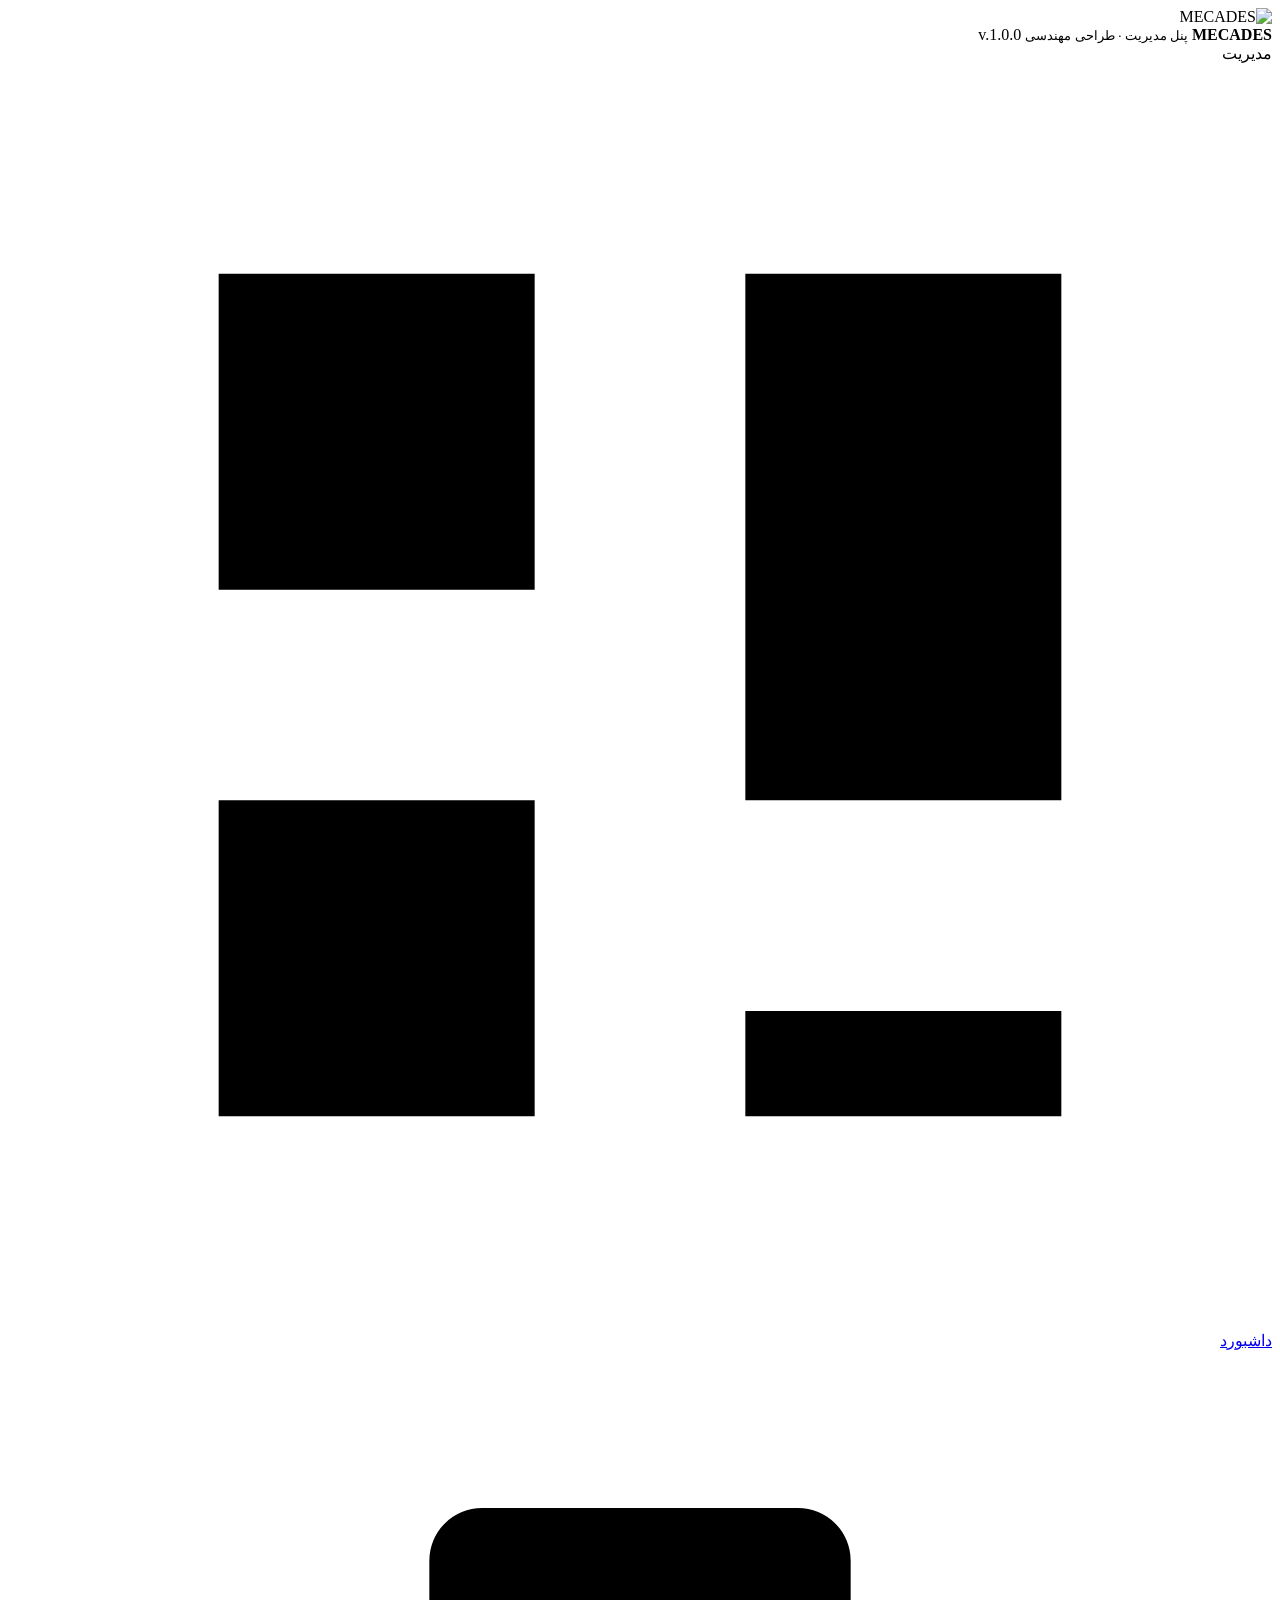
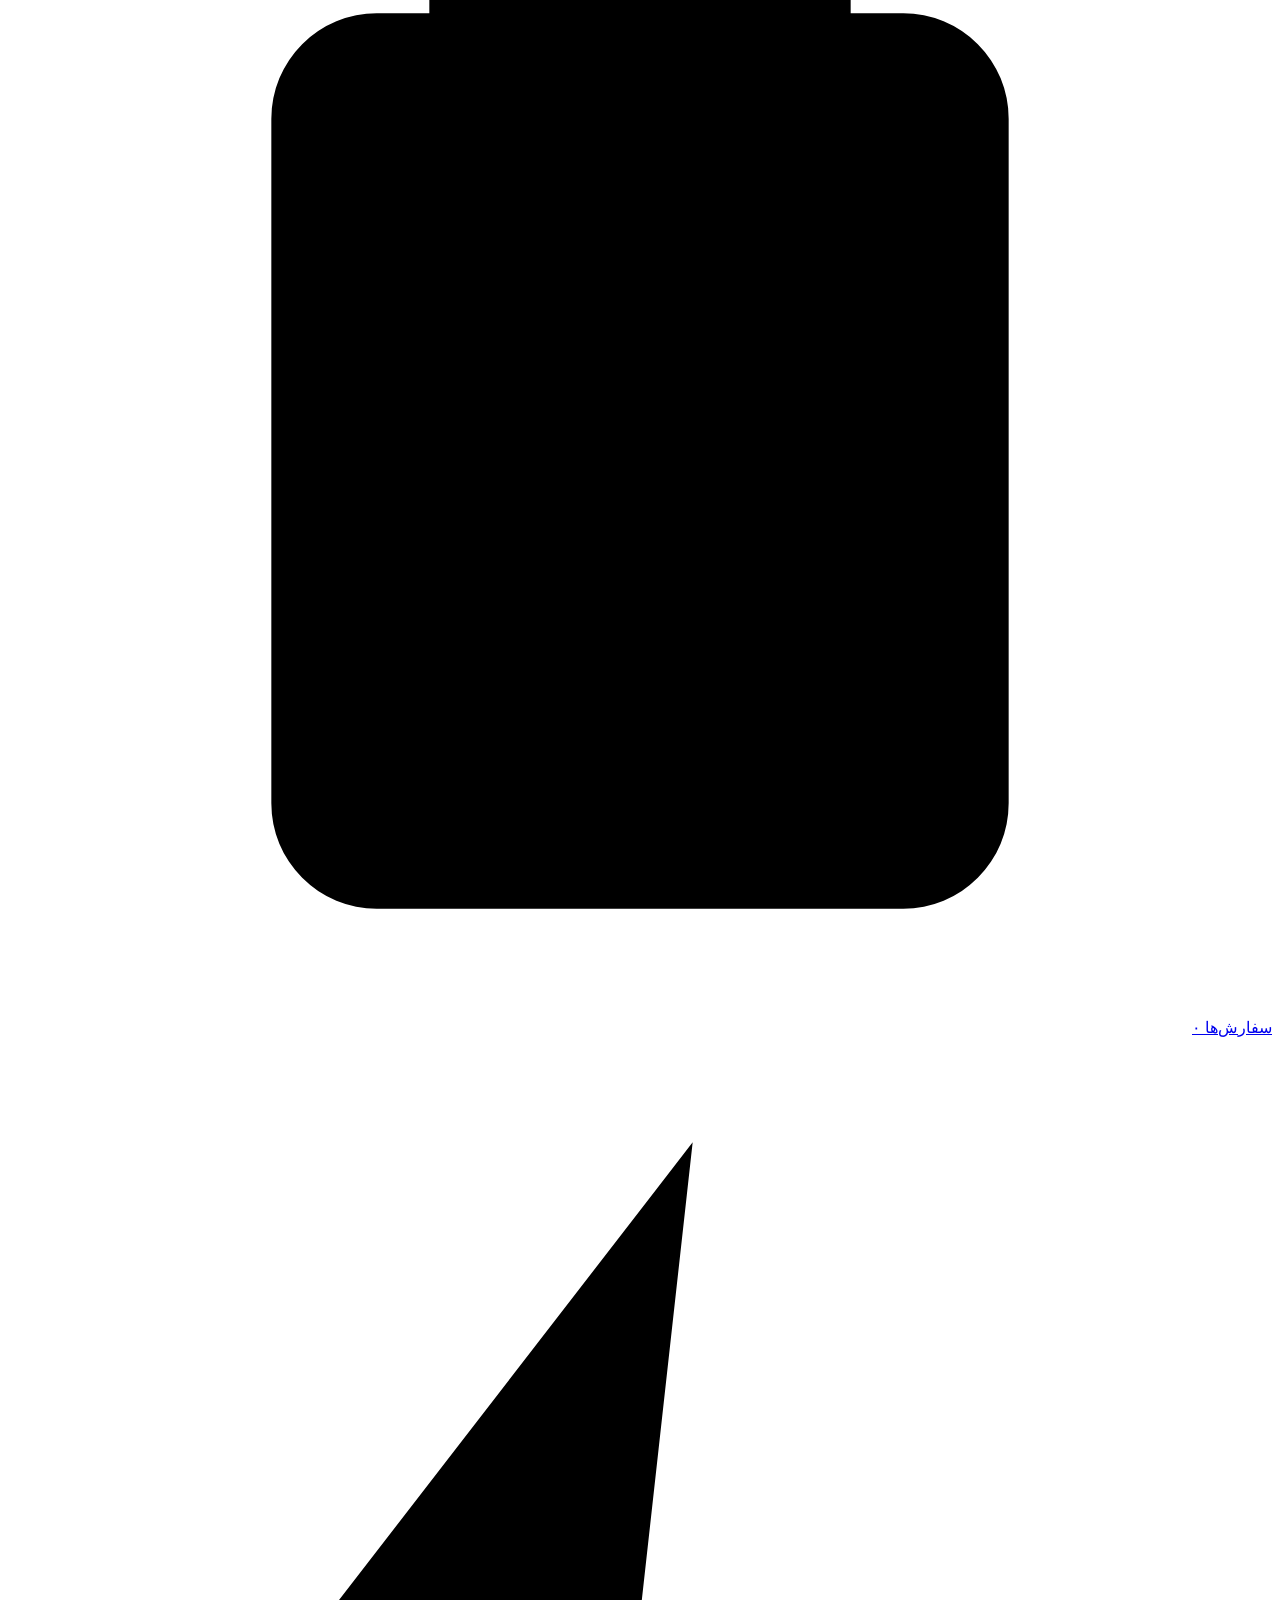
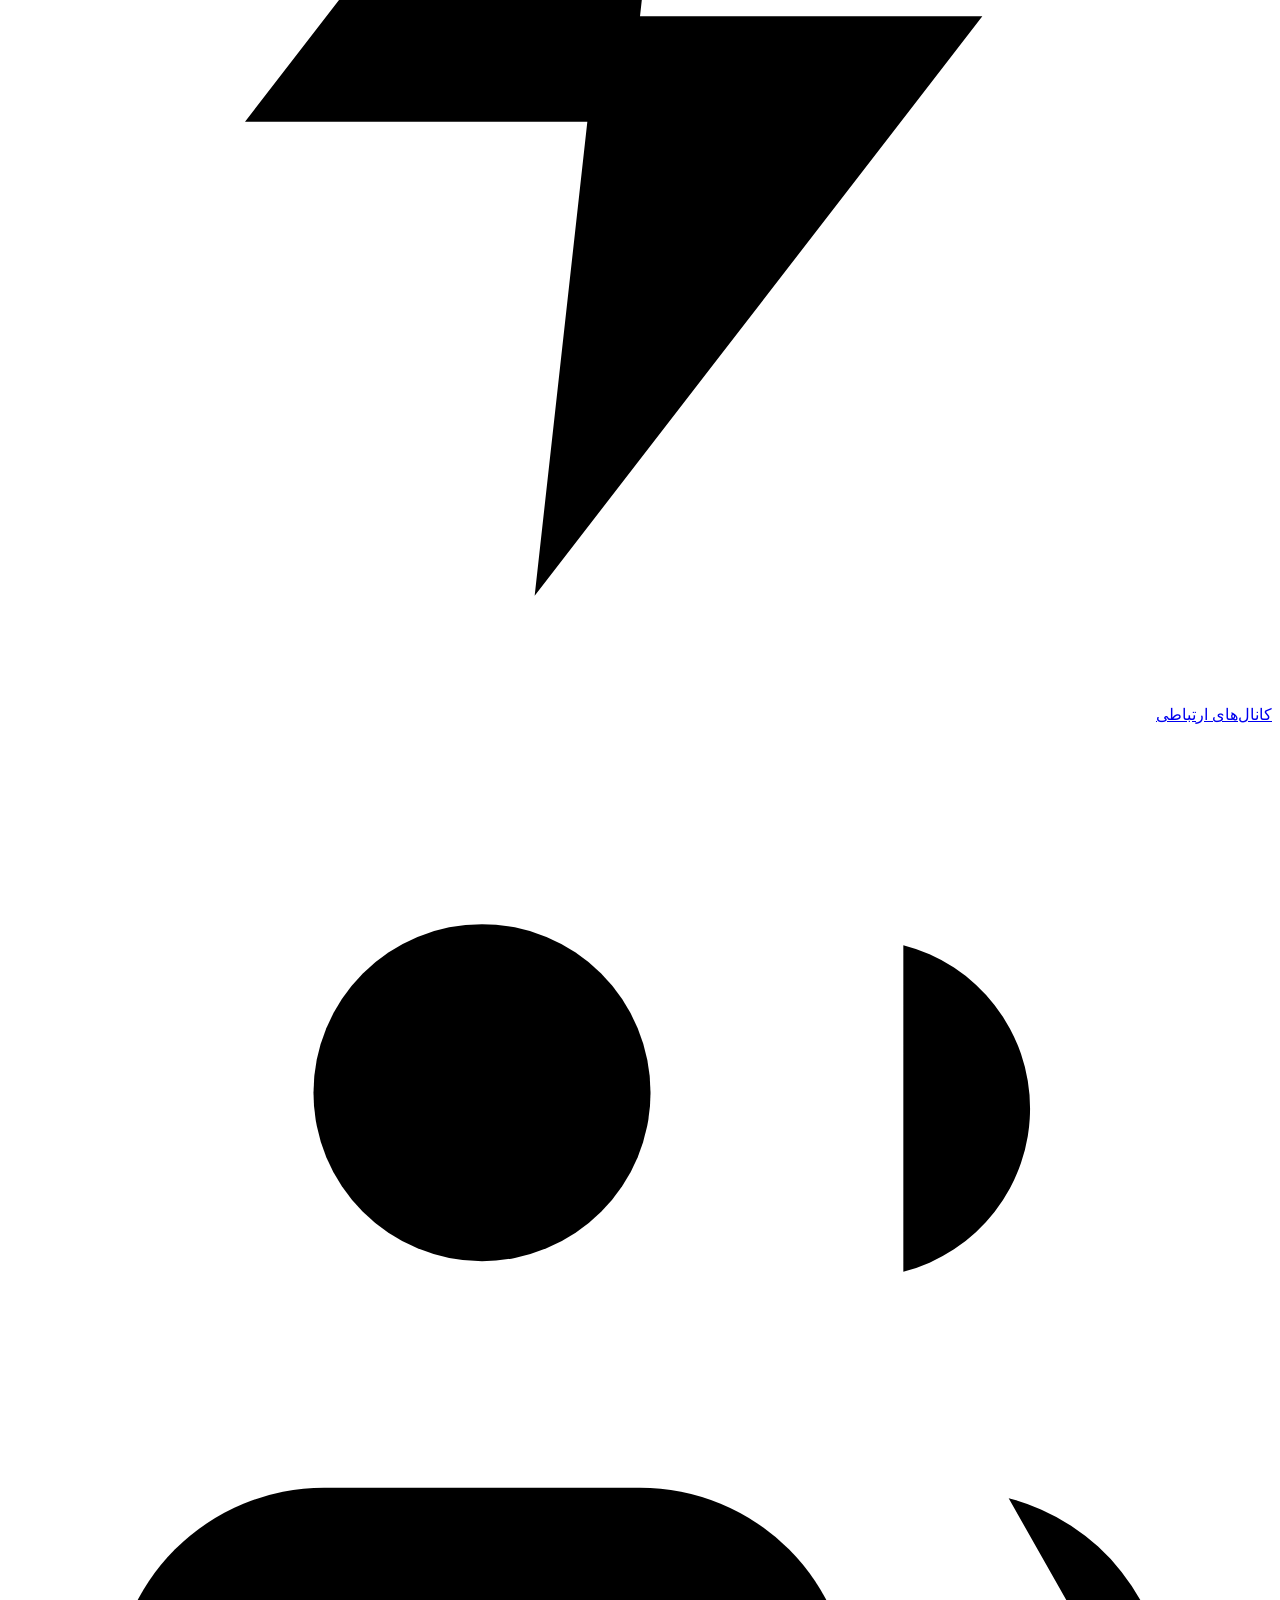
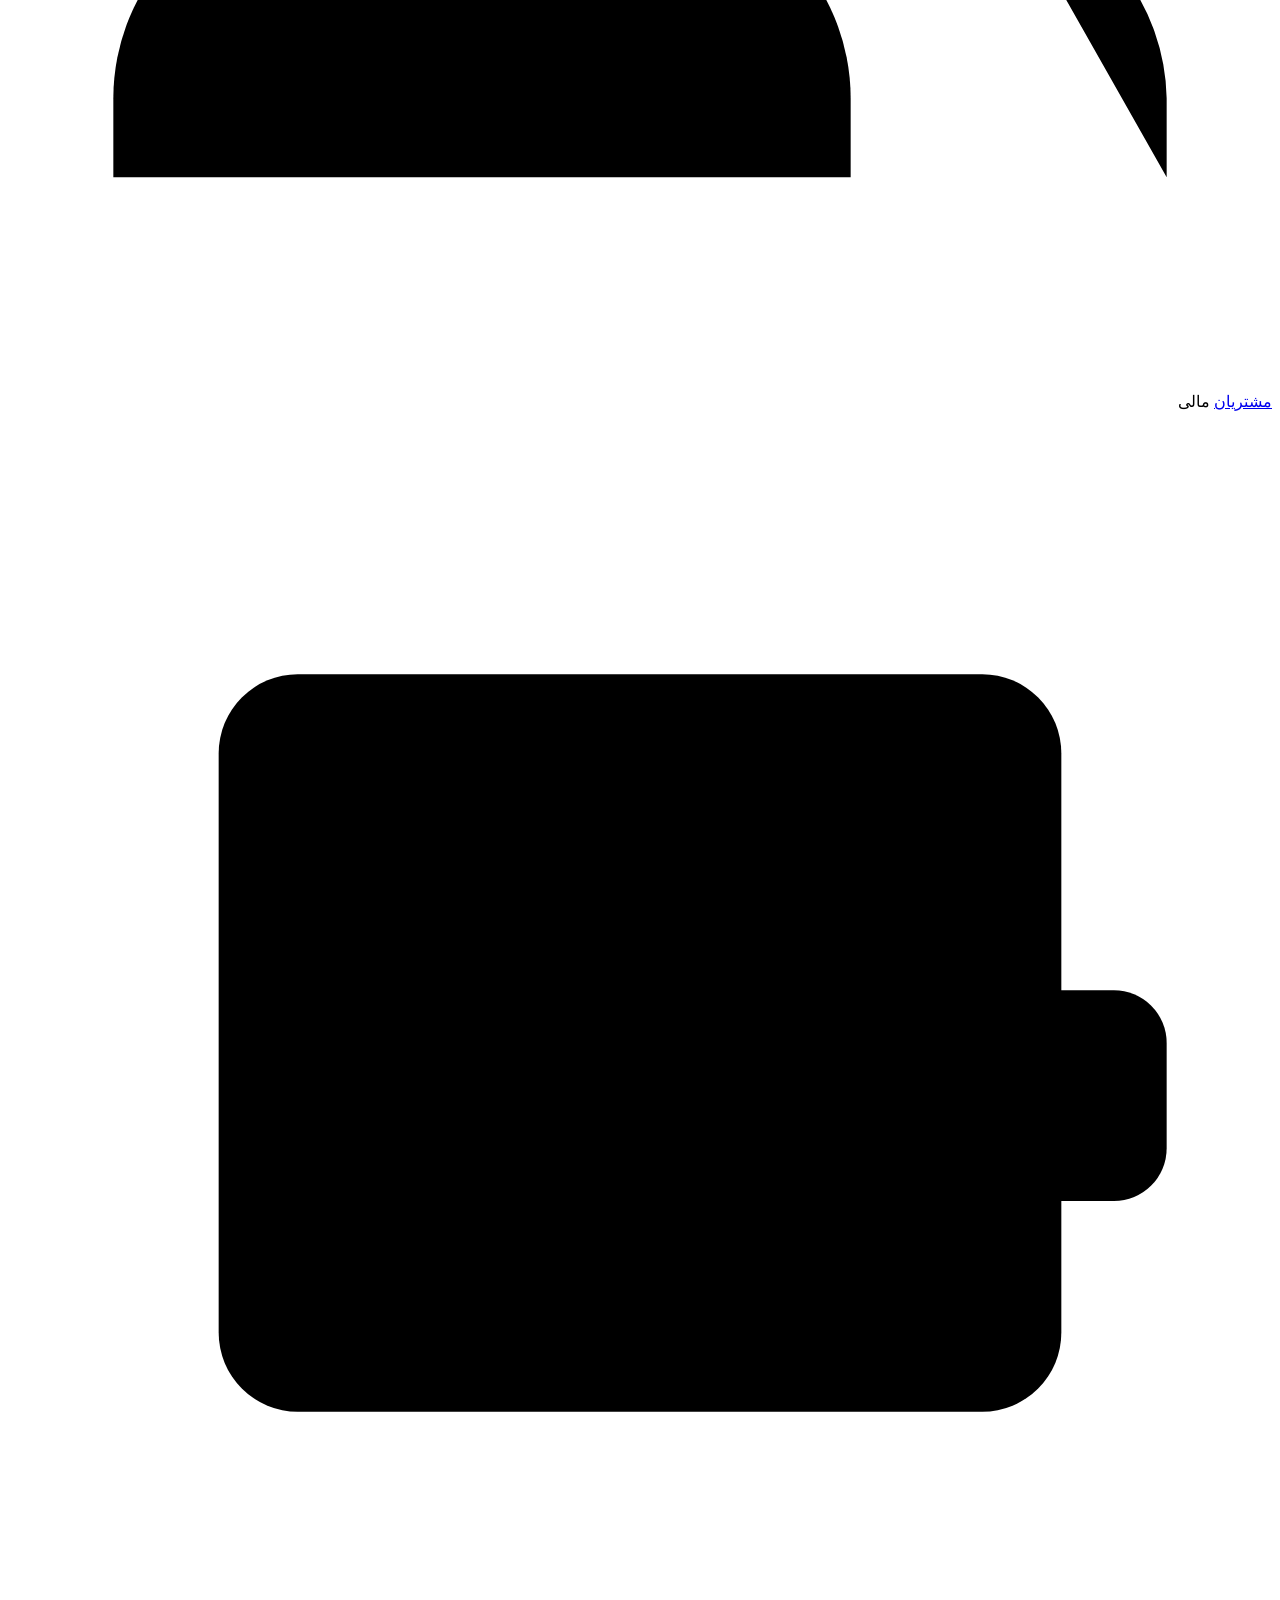
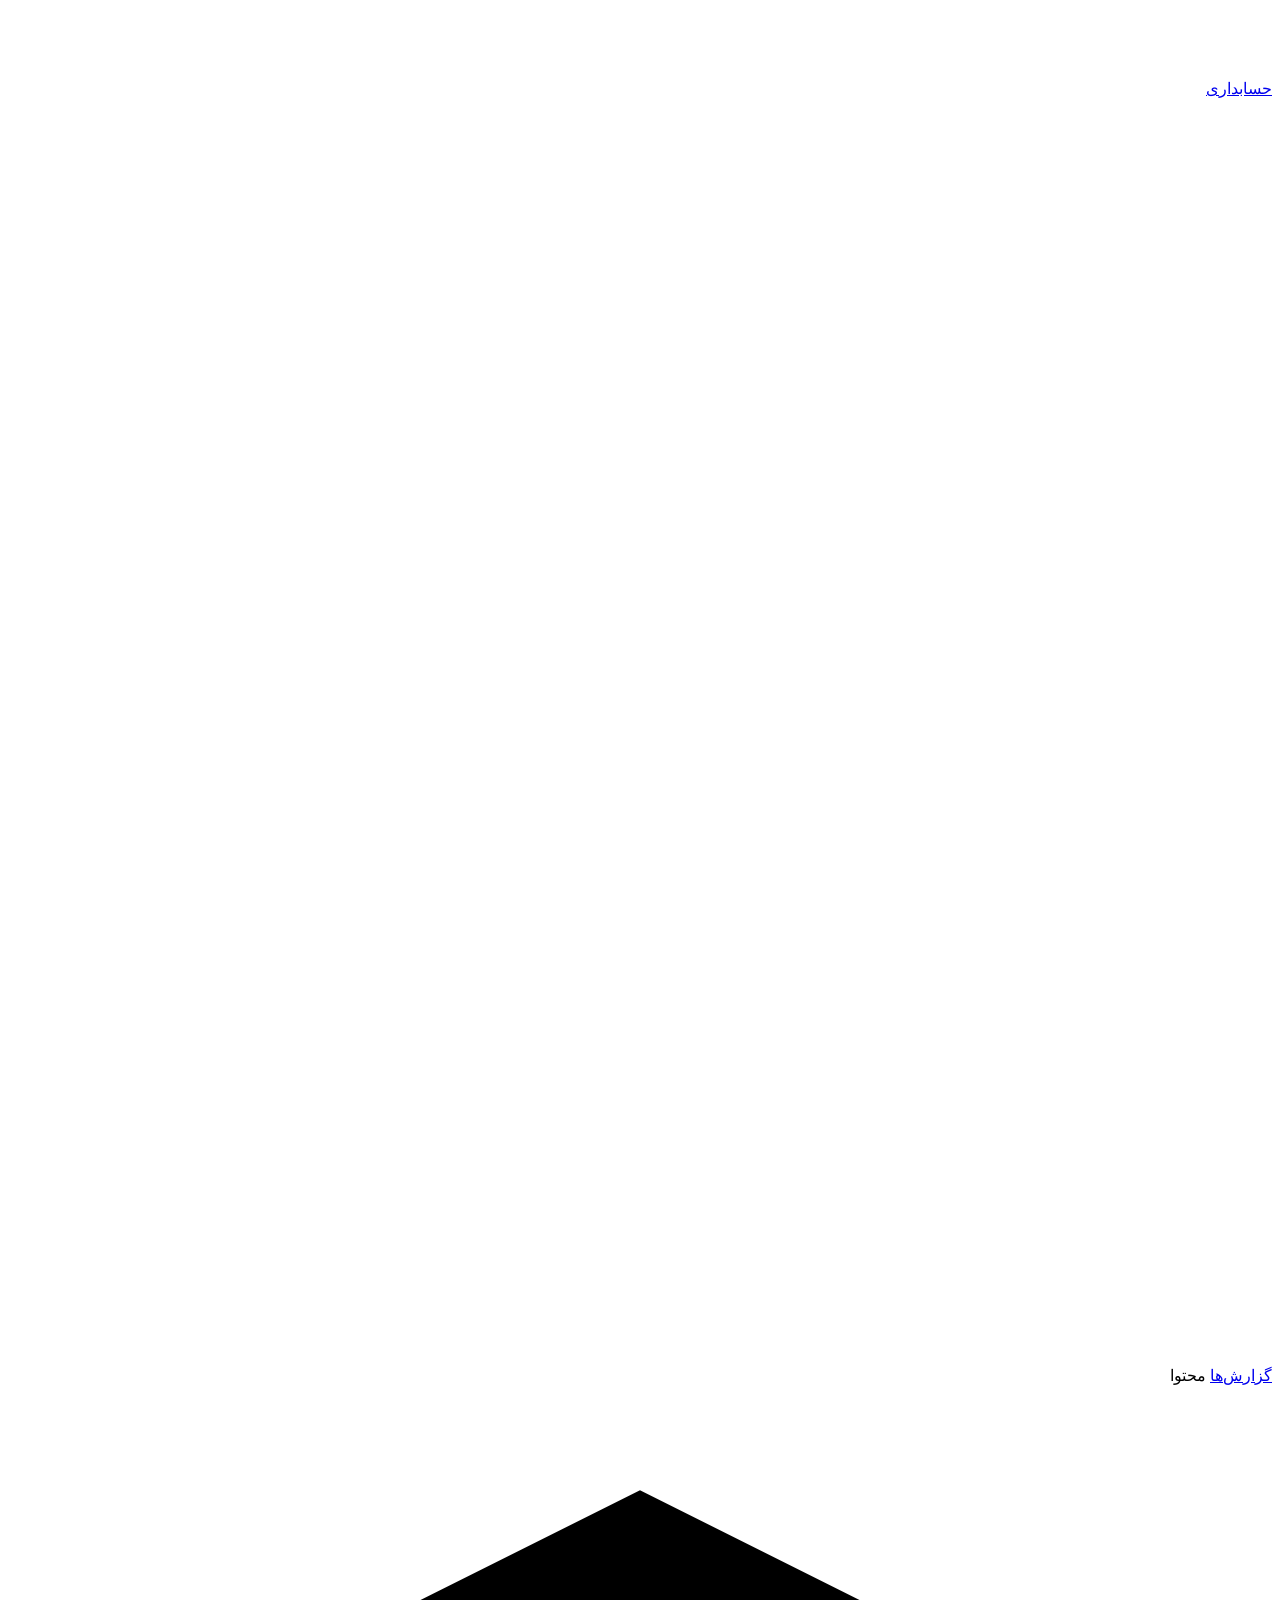
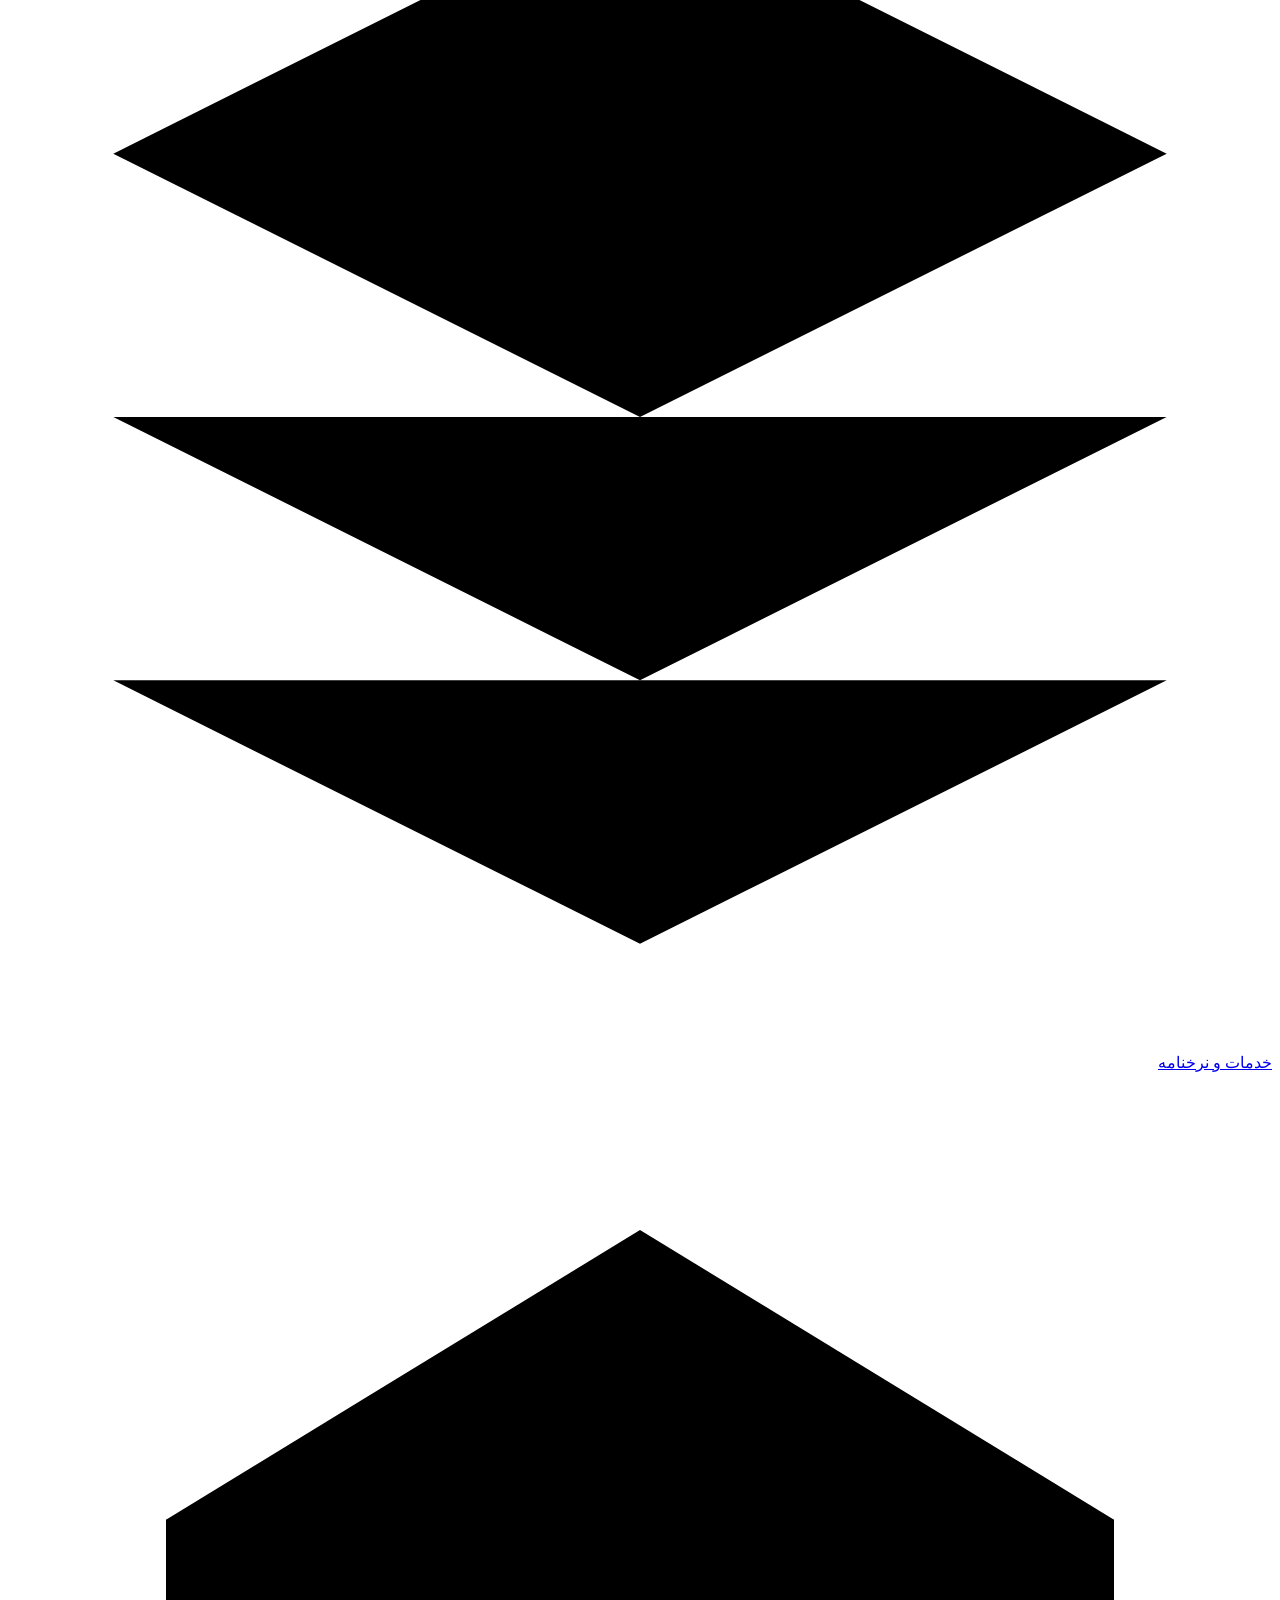
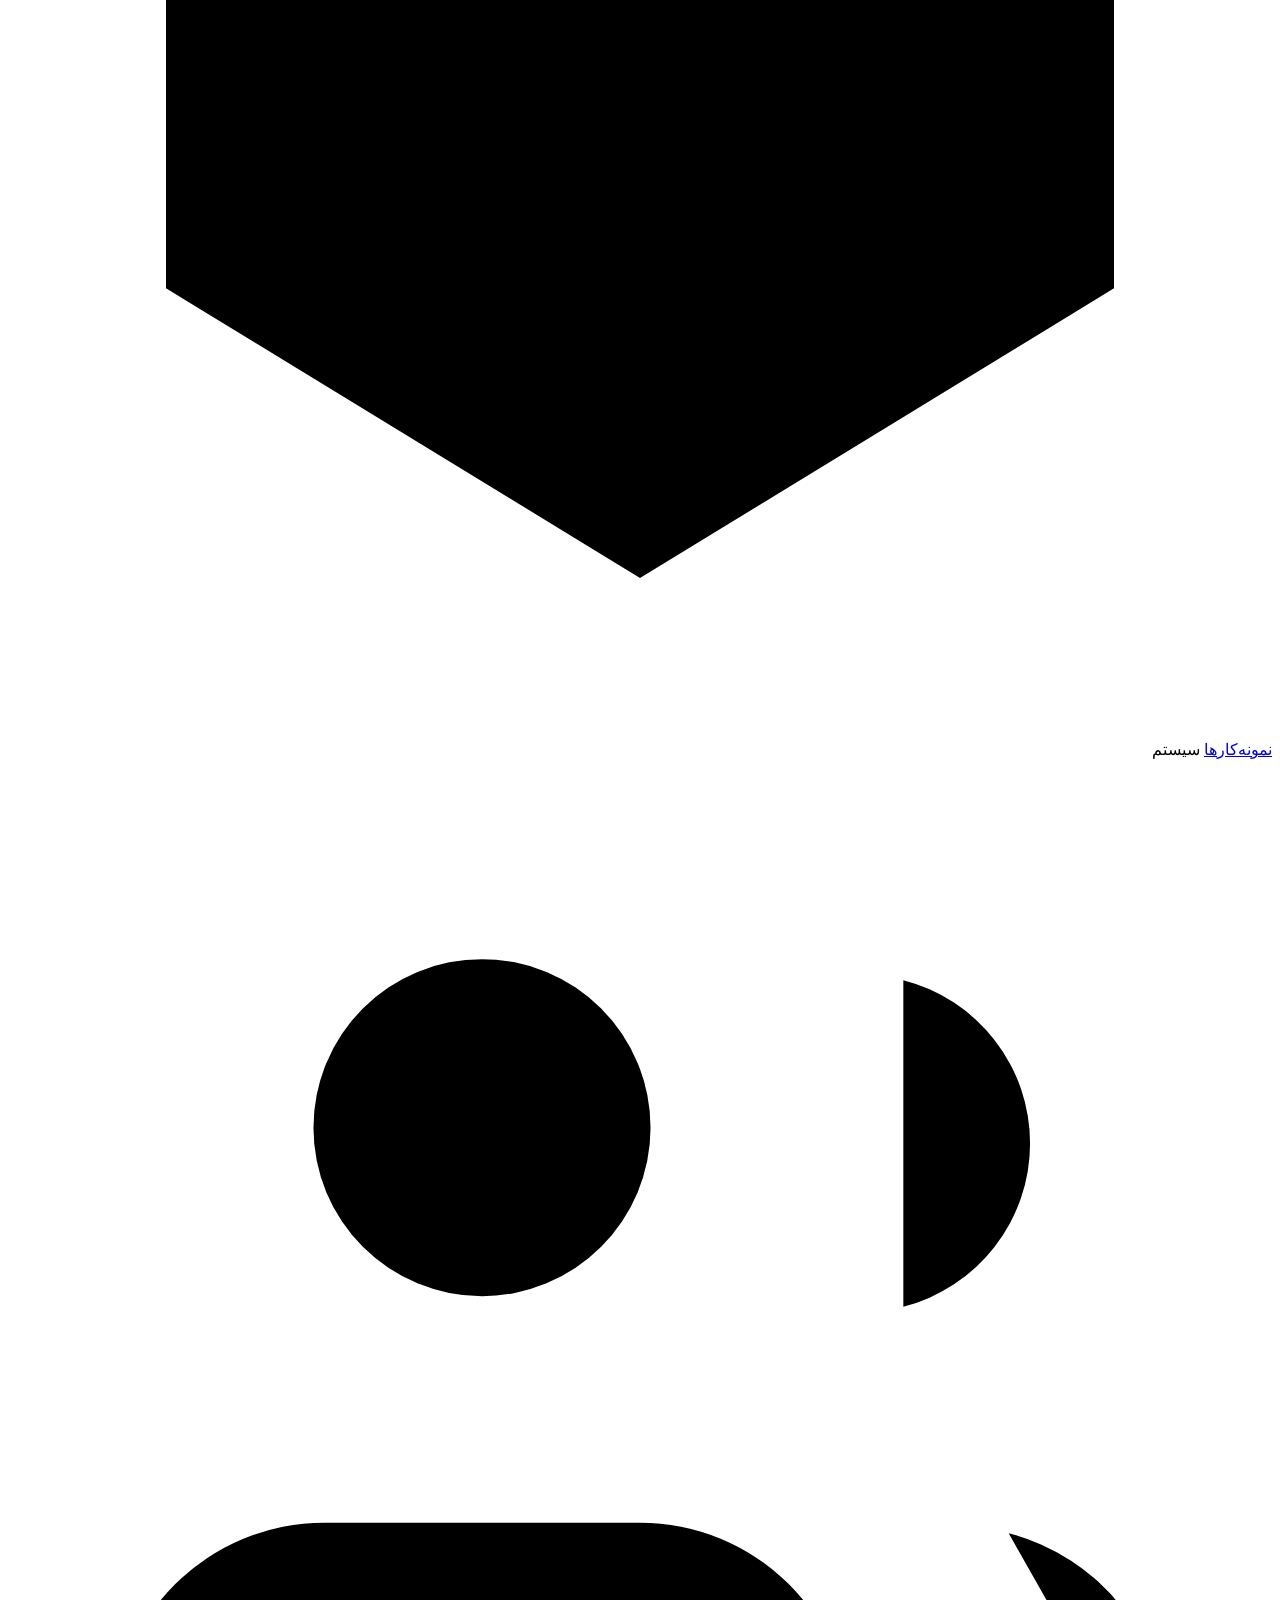
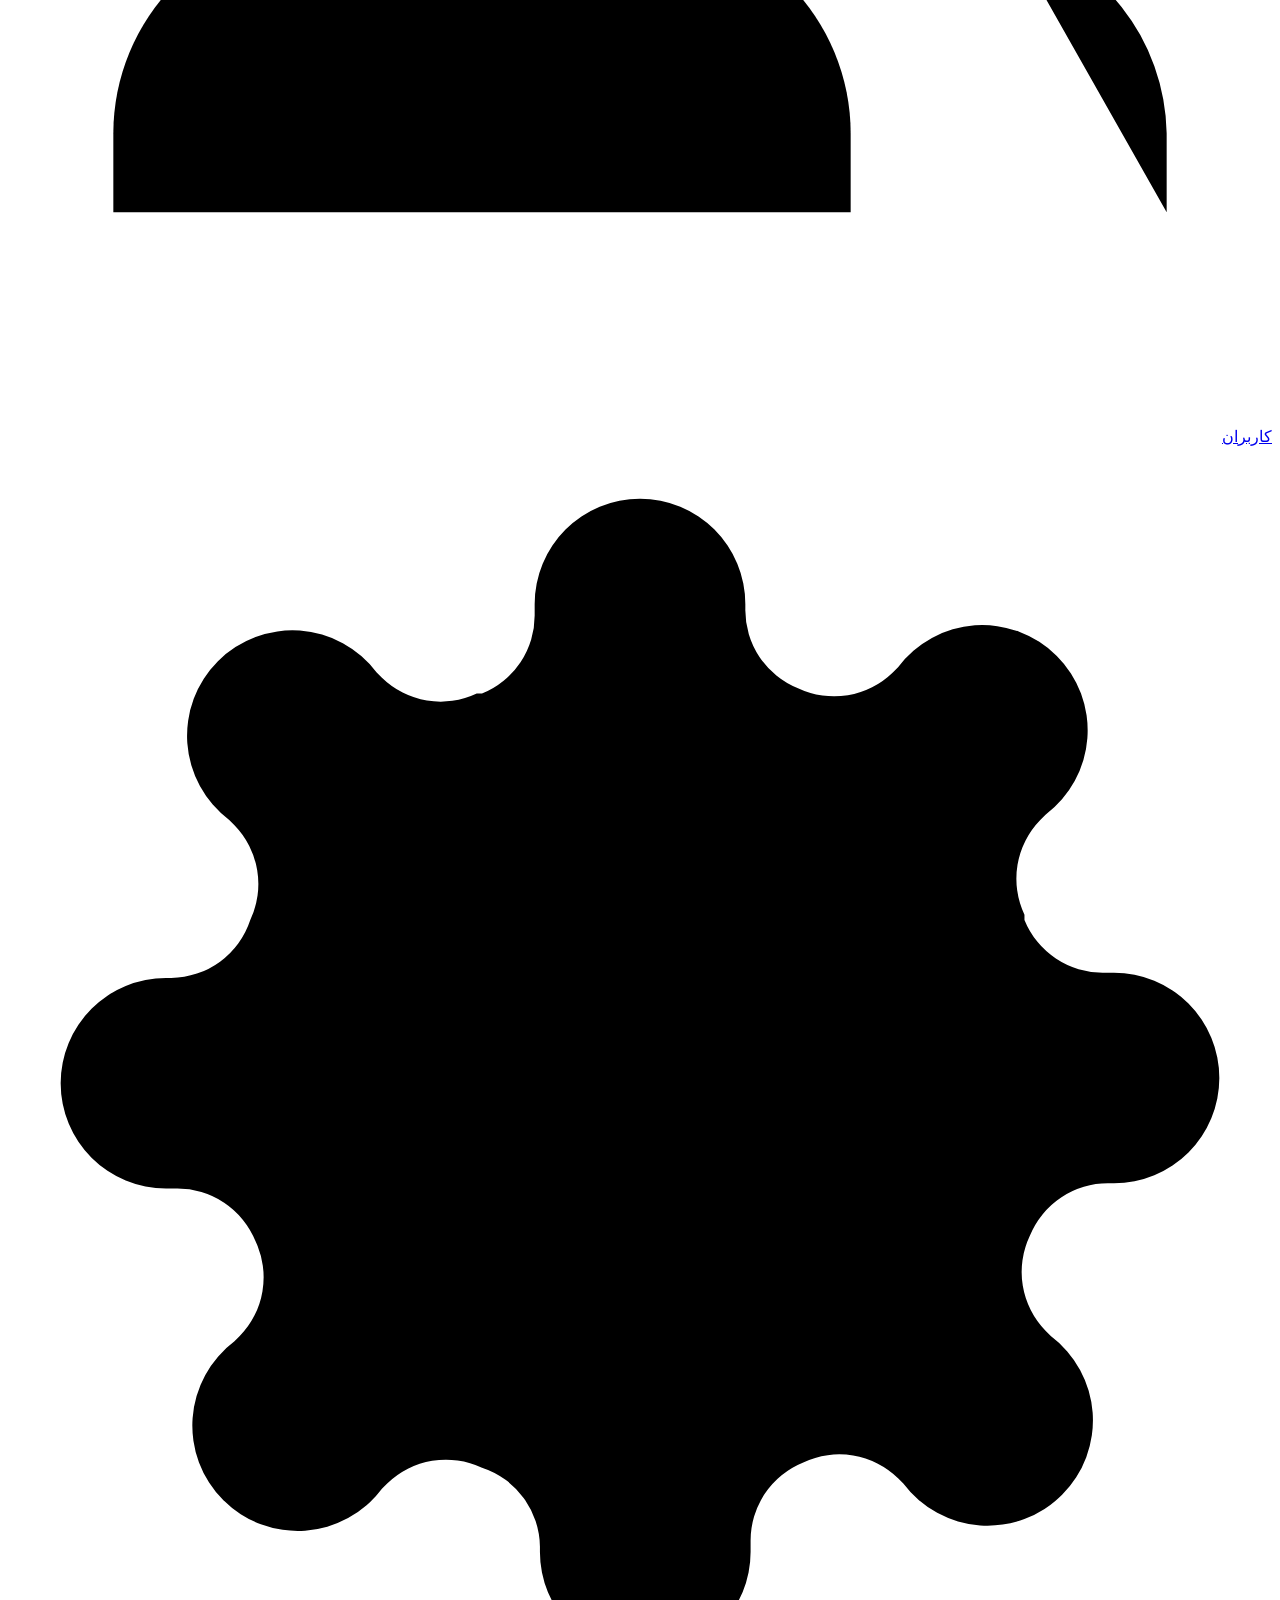
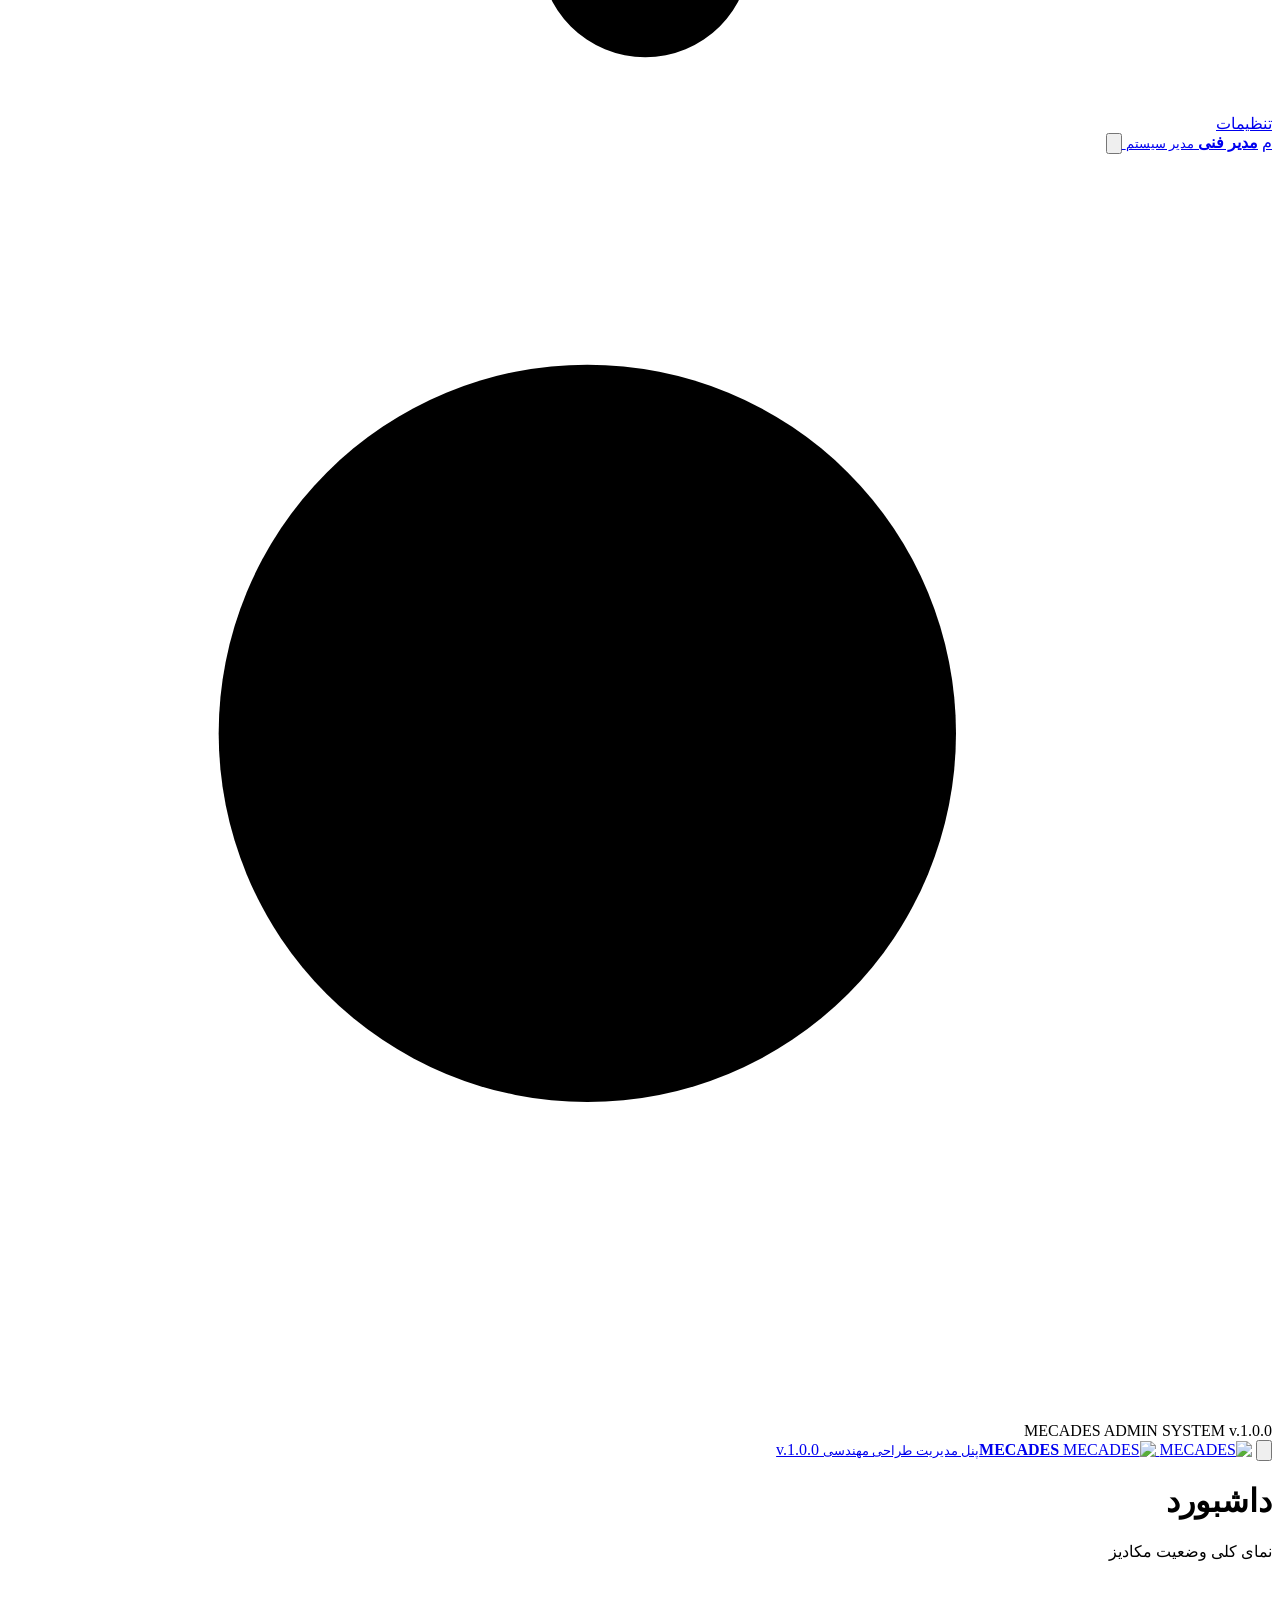
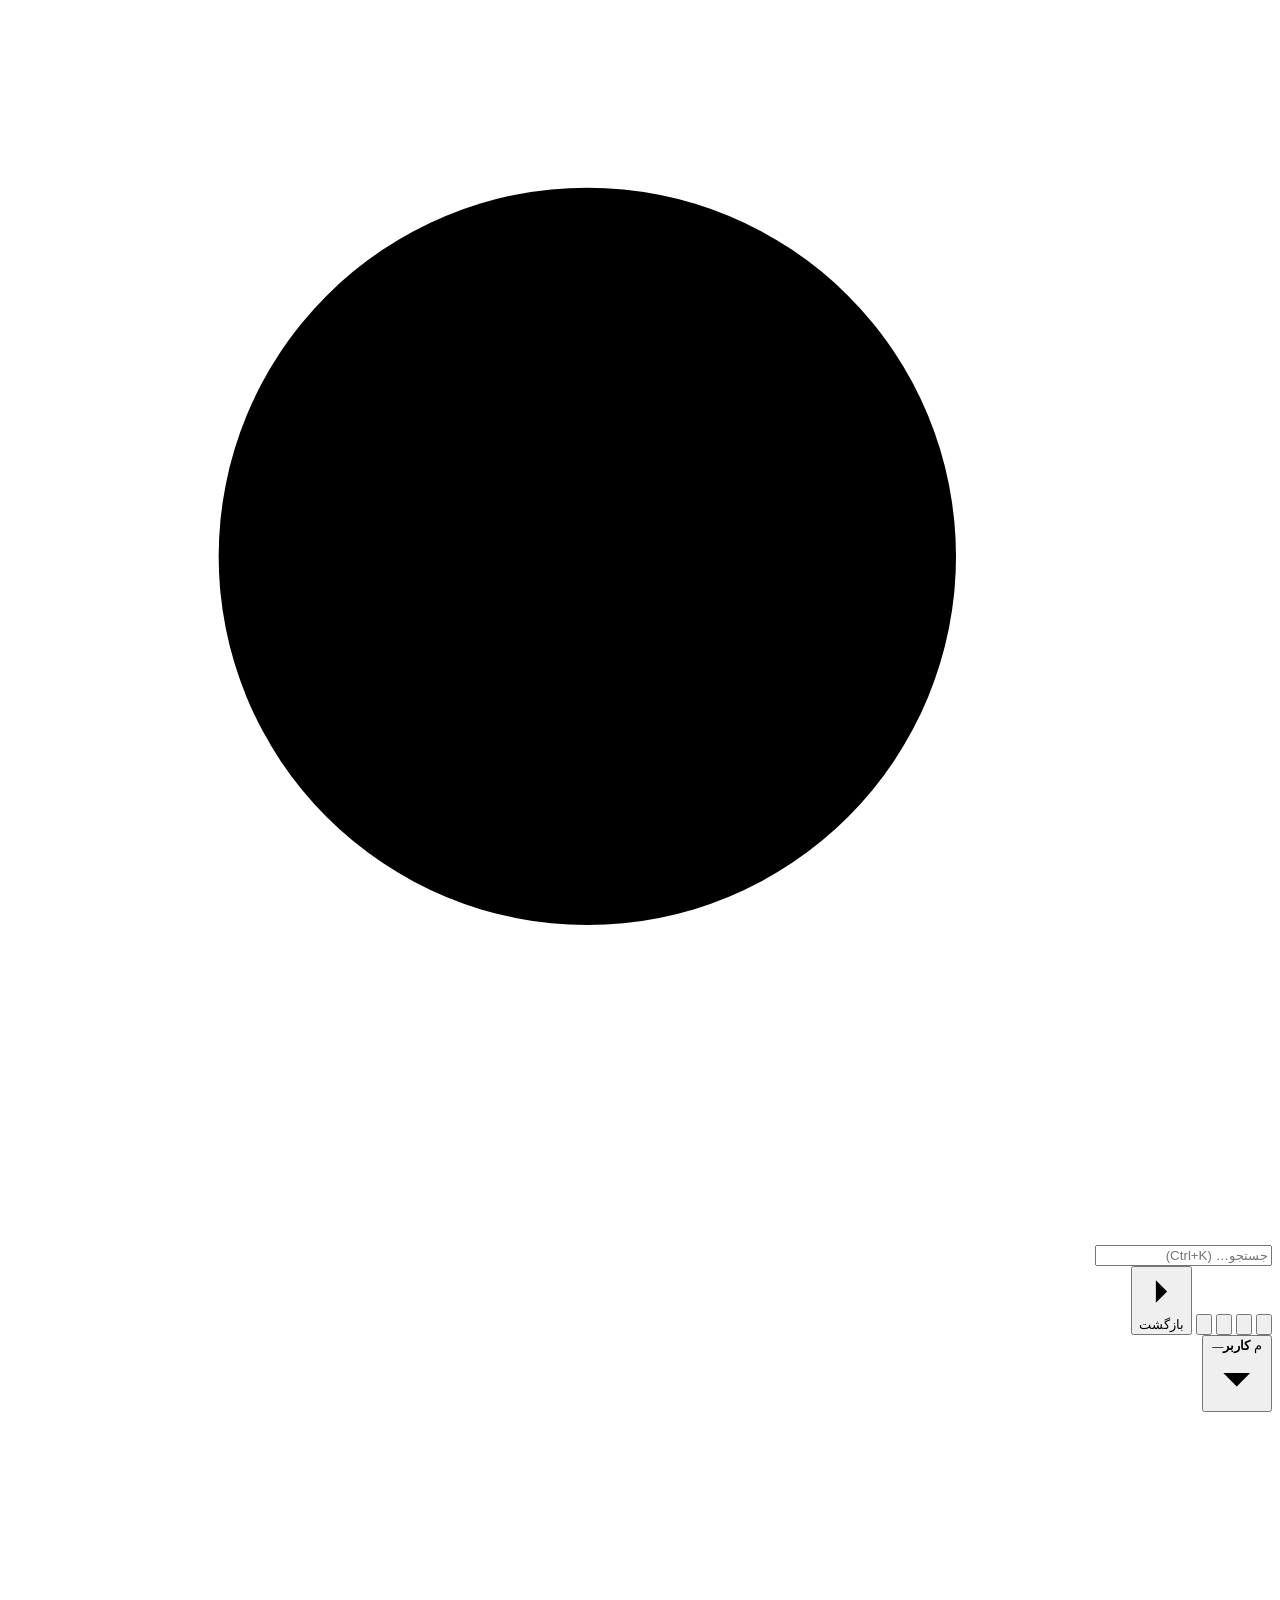
==== commit af40623e: "Update index.html" ====
--- a/index.html
+++ b/index.html
@@ -6,1283 +6,12 @@
 <title>مکادیز | پنل مدیریت</title>
 <meta name="description" content="پنل مدیریت سفارش‌ها، مشتریان، حسابداری و نرخنامه مکادیز">
 <meta name="color-scheme" content="light dark">
-<link rel="icon" type="image/png" href="[data-uri]">
-<style>
-/* =====================================================================
-   MECADES — پنل مدیریت
-   Design tokens inherited from mecades.ir/style.css (navy · steel · red)
-   ===================================================================== */
-
-/* ---------- Fonts (Vazirmatn, same as mecades.ir) ---------- */
-@font-face{font-family:Vazirmatn;src:url([data-uri]) format('woff2');font-weight:400;font-display:swap}
-@font-face{font-family:Vazirmatn;src:url([data-uri]) format('woff2');font-weight:500;font-display:swap}
-@font-face{font-family:Vazirmatn;src:url([data-uri]) format('woff2');font-weight:700;font-display:swap}
-
-/* ---------- Tokens ---------- */
-:root{
-  --navy-900:#1E2D3B; --navy-800:#2A3D4F; --navy:#3A5268; --navy-500:#587794; --steel:#93A5B5;
-  --red:#B23A2F; --red-on-grad:#C9443A; --red-hl:#F28B7F;
-  --accent-text:#B23A2F; --icon:#3A5268; --check:#3A5268; --ring:rgba(58,82,104,.35);
-  --bg:#ffffff; --bg-alt:#f2f5f8; --card:#ffffff; --text:#1f2d3a; --muted:#566677; --line:#dde4ea;
-  --lavender:#e4ebf1; --field:#ffffff;
-  --font:"Vazirmatn", Tahoma, "Segoe UI", sans-serif;
-  --mono:ui-monospace,Menlo,Consolas,monospace;
-  --r-xs:8px; --r-sm:10px; --r-md:14px; --r-lg:18px; --r-xl:24px;
-  --sh-1:0 6px 18px rgba(30,45,59,.06);
-  --sh-2:0 16px 40px rgba(30,45,59,.12);
-  --sh-3:0 28px 60px rgba(30,45,59,.16);
-  --sb:270px;
-  --grid:rgba(58,82,104,.055);
-  color-scheme:light;
-}
-:root[data-theme="dark"]{
-  --bg:#0f1820; --bg-alt:#15212b; --card:#1a2733; --text:#e9eff4; --muted:#a3b3c1; --line:#2a3b49;
-  --lavender:#1d2b38; --field:#111c25; --red:#c9443a; --accent-text:#f28b7f; --icon:#93a5b5; --check:#93a5b5;
-  --ring:rgba(147,165,181,.4);
-  --navy:#2A3D4F; --navy-500:#3A5268;
-  --sh-1:0 8px 24px rgba(0,0,0,.35);
-  --sh-2:0 18px 46px rgba(0,0,0,.45);
-  --sh-3:0 30px 70px rgba(0,0,0,.55);
-  --grid:rgba(147,165,181,.055);
-  color-scheme:dark;
-}
-
-*,*::before,*::after{box-sizing:border-box}
-html,body{height:100%}
-body{
-  margin:0;background:var(--bg);color:var(--text);font-family:var(--font);
-  line-height:1.9;font-size:15px;-webkit-font-smoothing:antialiased;overflow-x:hidden;
-}
-h1,h2,h3,h4,p{margin:0}
-a{color:inherit;text-decoration:none}
-button,input,select,textarea{font:inherit;color:inherit}
-:focus-visible{outline:3px solid var(--ring);outline-offset:2px;border-radius:8px}
-::selection{background:var(--red);color:#fff}
-::-webkit-scrollbar{width:10px;height:10px}
-::-webkit-scrollbar-thumb{background:var(--line);border-radius:20px;border:3px solid transparent;background-clip:content-box}
-::-webkit-scrollbar-thumb:hover{background:var(--steel);background-clip:content-box}
-
-.i{width:1.25em;height:1.25em;fill:none;stroke:currentColor;stroke-width:1.8;stroke-linecap:round;stroke-linejoin:round;flex:none;display:inline-block;vertical-align:-.18em}
-.mono{font-family:var(--mono);direction:ltr;display:inline-block}
-.sr{position:absolute;width:1px;height:1px;overflow:hidden;clip:rect(0 0 0 0);white-space:nowrap}
-
-/* =====================================================================
-   SHELL
-   ===================================================================== */
-.app{min-height:100vh;display:grid;grid-template-columns:var(--sb) 1fr;background:var(--bg)}
-
-/* ---------- Sidebar ---------- */
-.sidebar{
-  position:sticky;top:0;height:100vh;display:flex;flex-direction:column;color:#eaf0f5;
-  background:linear-gradient(170deg,#1E2D3B 0%,#243547 42%,#2F4559 78%,#3A5268 100%);
-  border-inline-end:1px solid rgba(255,255,255,.08);z-index:40;overflow:hidden;
-}
-.sidebar::before{
-  content:"";position:absolute;inset:0;pointer-events:none;
-  background-image:linear-gradient(rgba(255,255,255,.06) 1px,transparent 1px),linear-gradient(90deg,rgba(255,255,255,.06) 1px,transparent 1px);
-  background-size:30px 30px;-webkit-mask-image:linear-gradient(to bottom,#000 5%,transparent 72%);mask-image:linear-gradient(to bottom,#000 5%,transparent 72%);
-}
-.sidebar::after{
-  content:"";position:absolute;width:280px;height:280px;border-radius:50%;pointer-events:none;
-  inset-block-start:-140px;inset-inline-start:-110px;background:radial-gradient(circle,rgba(201,68,58,.30),transparent 68%);
-}
-.sidebar>*{position:relative;z-index:1}
-
-.brand{display:flex;align-items:center;gap:12px;padding:22px 20px 20px}
-.brand-plate{
-  width:52px;height:46px;border-radius:13px;background:#fff;display:grid;place-items:center;flex:none;
-  box-shadow:0 10px 24px rgba(8,16,24,.34);overflow:hidden;
-}
-.brand-plate svg{width:100%;height:100%}
-.brand-logo{display:block;flex:none;filter:drop-shadow(0 2px 7px rgba(8,16,24,.35))}
-.brand-txt b{display:block;font:900 17px/1.3 Arial,sans-serif;letter-spacing:.14em;color:#fff}
-.brand-txt small{display:block;font-size:11.5px;color:#c3d2de;font-weight:500;letter-spacing:.02em}
-.brand-txt small i{font-style:normal;color:var(--red-hl)}
-
-.nav{flex:1;overflow-y:auto;padding:6px 12px 18px;display:flex;flex-direction:column;gap:3px}
-.nav-label{font-size:11px;font-weight:700;color:#93a9bb;letter-spacing:.12em;padding:16px 12px 7px;text-transform:uppercase}
-.nav a{
-  display:flex;align-items:center;gap:11px;padding:10px 13px;border-radius:12px;color:#d7e1ea;
-  font-size:14.5px;font-weight:500;position:relative;transition:background .18s,color .18s;
-}
-.nav a .i{width:19px;height:19px;color:#a9bdcd;transition:color .18s}
-.nav a:hover{background:rgba(255,255,255,.08);color:#fff}
-.nav a:hover .i{color:#fff}
-.nav a.active{background:rgba(255,255,255,.13);color:#fff;font-weight:700;box-shadow:inset 0 0 0 1px rgba(255,255,255,.07)}
-.nav a.active .i{color:var(--red-hl)}
-.nav a.active::before{
-  content:"";position:absolute;inset-inline-start:0;top:9px;bottom:9px;width:3px;border-radius:4px;background:var(--red-hl);
-}
-.nav a .count{
-  margin-inline-start:auto;background:var(--red-hl);color:#2a1614;border-radius:999px;
-  min-width:22px;height:22px;padding:0 6px;display:grid;place-items:center;font-size:11.5px;font-weight:700
-}
-.nav-foot{padding:14px;border-top:1px solid rgba(255,255,255,.1);background:rgba(8,16,24,.22)}
-.user{display:flex;align-items:center;gap:11px}
-.avatar{
-  width:40px;height:40px;border-radius:12px;display:grid;place-items:center;flex:none;
-  background:linear-gradient(140deg,#C9443A,#8E2A22);color:#fff;font-weight:700;font-size:15px
-}
-.user b{display:block;font-size:13.5px;color:#fff}
-.user small{color:#9db1c2;font-size:11.5px}
-.user .i{margin-inline-start:auto;color:#8ea3b5;cursor:pointer}
-.user .i:hover{color:#fff}
-
-/* ---------- Topbar ---------- */
-.main{min-width:0;display:flex;flex-direction:column}
-.topbar{
-  position:sticky;top:0;z-index:30;display:flex;align-items:center;gap:14px;
-  padding:14px 26px;background:color-mix(in srgb,var(--bg) 82%,transparent);
-  backdrop-filter:blur(14px);border-bottom:1px solid var(--line);
-}
-.burger{display:none;width:40px;height:40px;border-radius:12px;border:1px solid var(--line);background:var(--card);cursor:pointer;place-items:center;color:var(--text)}
-.tb-title h1{font-size:19px;font-weight:900;line-height:1.5}
-.tb-title p{font-size:12.5px;color:var(--muted);line-height:1.6}
-.tb-tools{margin-inline-start:auto;display:flex;align-items:center;gap:9px}
-.search-box{position:relative}
-.search-box .i{position:absolute;inset-inline-start:12px;top:50%;transform:translateY(-50%);color:var(--muted);width:17px;height:17px}
-.search-box input{
-  width:230px;background:var(--field);border:1.5px solid var(--line);border-radius:12px;padding:9px 38px 9px 12px;
-  font-size:13.5px;transition:.2s
-}
-.search-box input:focus{outline:3px solid var(--ring);border-color:var(--navy-500)}
-.icon-btn{
-  width:40px;height:40px;border-radius:12px;border:1px solid var(--line);background:var(--card);cursor:pointer;
-  display:grid;place-items:center;color:var(--text);position:relative;transition:.18s
-}
-.icon-btn:hover{border-color:var(--navy-500);color:var(--navy-500);transform:translateY(-1px)}
-.icon-btn .dot{position:absolute;top:7px;inset-inline-end:8px;width:8px;height:8px;border-radius:50%;background:var(--red);border:2px solid var(--card)}
-
-/* ---------- چیدمان پنل: کارتی (پیش‌فرض) / کناری ---------- */
-html[data-layout="cards"] .app{grid-template-columns:1fr}
-html[data-layout="cards"] .sidebar{display:none}
-html[data-layout="cards"] .burger{display:none!important}
-html[data-layout="sidebar"] .tb-brand{display:none}
-.tb-brand{display:none;align-items:center;gap:10px;text-decoration:none;color:inherit;flex:none}
-html[data-layout="cards"] .tb-brand{display:flex}
-.tb-logo{display:block;flex:none;filter:drop-shadow(0 2px 6px rgba(8,16,24,.18))}
-.tb-logo-l{display:none}
-:root[data-theme="dark"] .tb-logo-d{display:none}
-:root[data-theme="dark"] .tb-logo-l{display:block}
-.tb-brand-txt b{display:block;font:900 15px/1.25 Arial,sans-serif;letter-spacing:.14em;color:var(--text)}
-.tb-brand-txt small{display:block;font-size:11px;color:var(--muted);font-weight:500}
-.tb-brand .ver-pill{margin-inline-start:4px}
-
-/* ---------- حساب کاربری در هدر ---------- */
-.acct{position:relative;flex:none}
-.acct-btn{
-  display:flex;align-items:center;gap:9px;padding:5px 10px 5px 6px;border-radius:14px;cursor:pointer;
-  border:1px solid var(--line);background:var(--card);transition:.18s
-}
-.acct-btn:hover{border-color:var(--navy-500);transform:translateY(-1px)}
-.acct-btn .avatar{width:34px;height:34px;border-radius:10px;font-size:13px}
-.acct-txt{display:flex;flex-direction:column;line-height:1.45;text-align:start}
-.acct-txt b{font-size:13px;font-weight:800}
-.acct-txt small{font-size:10.5px;color:var(--muted)}
-.acct-btn .chev{width:15px;height:15px;color:var(--muted);transition:transform .2s}
-.acct.open .acct-btn .chev{transform:rotate(180deg)}
-.acct-menu{
-  position:absolute;top:calc(100% + 9px);inset-inline-end:0;min-width:212px;padding:7px;
-  background:var(--card);border:1px solid var(--line);border-radius:var(--r-lg);box-shadow:var(--sh-2);
-  display:none;z-index:60
-}
-.acct.open .acct-menu{display:block;animation:fadeUp .16s ease}
-.acct-menu a,.acct-menu button{
-  display:flex;align-items:center;gap:9px;width:100%;padding:9px 11px;border-radius:10px;
-  background:none;border:0;font:inherit;font-size:13.5px;color:var(--text);cursor:pointer;text-align:start
-}
-.acct-menu a:hover,.acct-menu button:hover{background:var(--bg-alt)}
-.acct-menu .i{width:17px;height:17px;color:var(--muted)}
-.acct-menu button{color:var(--red)}
-.acct-menu button .i{color:var(--red)}
-.acct-sep{display:block;height:1px;background:var(--line);margin:6px 8px}
-
-/* ---------- کارت‌های ماژول‌ها (جایگزین منوی کناری) ---------- */
-html[data-layout="sidebar"] .mod-wrap{display:none}
-.kpi-strip{display:none}
-html[data-layout="sidebar"] .kpi-strip{
-  display:grid;grid-template-columns:repeat(4,1fr);gap:14px;margin:22px 0
-}
-.ks-cell{display:flex;align-items:center;gap:12px;padding:14px 16px;background:var(--card);
-  border:1px solid var(--line);border-radius:var(--r-lg);box-shadow:var(--sh-1)}
-.ks-cell .ic{width:38px;height:38px;border-radius:11px;display:grid;place-items:center;
-  background:var(--lavender);color:var(--navy);flex:none}
-.ks-cell .ks-txt small{display:block;font-size:11.5px;color:var(--muted)}
-.ks-cell .ks-txt b{font-size:15px;font-weight:900}
-.ks-cell .ks-txt .u{font-size:10.5px;color:var(--muted);font-weight:600}
-:root[data-theme="dark"] .ks-cell .ic{background:#22323f;color:#bcd2e2}
-.mod-head{display:flex;align-items:center;gap:12px;margin:26px 0 14px}
-.mod-head h3{font-size:16.5px;font-weight:900}
-.mod-head p{font-size:12.5px;color:var(--muted)}
-.mod-head .spacer{margin-inline-start:auto}
-.mod-grid{display:grid;grid-template-columns:repeat(auto-fill,minmax(232px,1fr));gap:14px;margin-bottom:26px}
-.mod-card{
-  position:relative;display:flex;flex-direction:column;gap:9px;padding:18px 18px 16px;
-  background:var(--card);border:1px solid var(--line);border-radius:var(--r-lg);box-shadow:var(--sh-1);
-  text-decoration:none;color:inherit;transition:transform .18s,box-shadow .18s,border-color .18s;overflow:hidden
-}
-.mod-card::after{
-  content:"";position:absolute;inset-block-start:0;inset-inline:0;height:3px;
-  background:linear-gradient(90deg,var(--red),var(--red-on-grad));opacity:.85
-}
-.mod-card:hover{transform:translateY(-3px);box-shadow:var(--sh-2);border-color:var(--navy-500)}
-.mod-card .ic{
-  width:44px;height:44px;border-radius:13px;display:grid;place-items:center;flex:none;
-  background:var(--lavender);color:var(--navy)
-}
-.mod-card .ic .i{width:22px;height:22px}
-.mod-card h4{font-size:15px;font-weight:900;line-height:1.6}
-.mod-card p{font-size:12.5px;color:var(--muted);line-height:1.85;flex:1}
-.mod-card .st{
-  display:inline-flex;align-items:center;gap:6px;align-self:flex-start;margin-top:2px;
-  font-size:11.5px;font-weight:700;color:var(--navy);background:var(--bg-alt);
-  border:1px solid var(--line);border-radius:999px;padding:3px 10px
-}
-.mod-card .st .i{width:14px;height:14px;color:var(--red)}
-:root[data-theme="dark"] .mod-card .ic{background:#22323f;color:#bcd2e2;box-shadow:inset 0 0 0 1px #2f4658}
-:root[data-theme="dark"] .mod-card .ic .i{color:#bcd2e2}
-:root[data-theme="dark"] .mod-card .st{background:#1b2a36;border-color:#2c4152;color:#c9dae7}
-:root[data-theme="dark"] .tb-brand-txt b{color:#eef4f8}
-:root[data-theme="dark"] .tb-logo{filter:drop-shadow(0 2px 6px rgba(0,0,0,.55))}
-
-/* ---------- Content ---------- */
-.content{padding:26px;max-width:1500px;width:100%;margin:0 auto;flex:1}
-.page-head{display:flex;align-items:flex-end;gap:16px;flex-wrap:wrap;margin-bottom:20px}
-.page-head h2{font-size:24px;font-weight:900;line-height:1.5}
-.page-head p{color:var(--muted);font-size:13.5px;line-height:1.8;max-width:62ch}
-.page-head .spacer{margin-inline-start:auto}
-
-/* =====================================================================
-   COMPONENTS
-   ===================================================================== */
-.card{background:var(--card);border:1px solid var(--line);border-radius:var(--r-lg);box-shadow:var(--sh-1)}
-.card.pad{padding:22px}
-.card-head{display:flex;align-items:center;gap:12px;padding:18px 22px;border-bottom:1px solid var(--line)}
-.card-head h3{font-size:16px;font-weight:900;line-height:1.6}
-.card-head p{font-size:12.5px;color:var(--muted);line-height:1.6}
-.card-head .spacer{margin-inline-start:auto}
-.card-body{padding:20px 22px}
-.card-body.tight{padding:0}
-.card-foot{padding:14px 22px;border-top:1px solid var(--line);background:var(--bg-alt);border-radius:0 0 var(--r-lg) var(--r-lg)}
-
-/* Buttons */
-.btn{
-  display:inline-flex;align-items:center;justify-content:center;gap:.5rem;padding:.6rem 1.35rem;border-radius:var(--r-sm);
-  font-weight:700;font-size:.93rem;border:2px solid transparent;cursor:pointer;transition:transform .15s ease,box-shadow .2s,background .2s;
-  white-space:nowrap
-}
-.btn:hover{transform:translateY(-2px)}
-.btn:active{transform:translateY(0)}
-.btn .i{width:18px;height:18px}
-.btn-red{background:var(--red);color:#fff;box-shadow:0 8px 18px rgba(178,58,47,.24)}
-.btn-red:hover{background:var(--red-on-grad);box-shadow:0 12px 24px rgba(178,58,47,.32)}
-.btn-navy{background:var(--navy);color:#fff}
-.btn-navy:hover{background:var(--navy-800)}
-.btn-line{border-color:var(--line);color:var(--text);background:var(--card)}
-.btn-line:hover{border-color:var(--navy-500);color:var(--navy-500)}
-.btn-ghost{background:var(--bg-alt);color:var(--text);border-color:transparent}
-.btn-ghost:hover{background:var(--lavender)}
-.btn-sm{padding:.36rem .85rem;font-size:.82rem;border-radius:9px}
-.btn-sm .i{width:15px;height:15px}
-.btn-block{width:100%}
-.btn[disabled]{opacity:.5;pointer-events:none}
-
-/* Chips / tags / badges */
-.tag{font-size:.78rem;background:var(--bg-alt);border:1px solid var(--line);padding:.1rem .7rem;border-radius:999px;color:var(--text);display:inline-flex;align-items:center;gap:5px}
-.badge{
-  display:inline-flex;align-items:center;gap:6px;border-radius:999px;padding:.2rem .68rem;font-size:.78rem;font-weight:700;
-  border:1px solid transparent;white-space:nowrap
-}
-.badge::before{content:"";width:6px;height:6px;border-radius:50%;background:currentColor}
-.badge.b-new{color:#3A5268;background:#e7eef4;border-color:#cfdde8}
-.badge.b-quote{color:#8a6412;background:#faf1dc;border-color:#eeddb0}
-.badge.b-design{color:#B23A2F;background:#f9e6e3;border-color:#eec9c3}
-.badge.b-client{color:#5d4d86;background:#ece8f7;border-color:#d7cfee}
-.badge.b-sample{color:#1f6f61;background:#ddf0ec;border-color:#bfe0d9}
-.badge.b-done{color:#2c6b3c;background:#e0f0e3;border-color:#c4e0ca}
-.badge.b-cancel{color:#66717d;background:#eceff2;border-color:#dde2e7}
-.badge.b-pay{color:#2c6b3c;background:#e0f0e3;border-color:#c4e0ca}
-.badge.b-due{color:#8a6412;background:#faf1dc;border-color:#eeddb0}
-:root[data-theme="dark"] .badge.b-new{color:#b9cbdb;background:#20303f;border-color:#2f4759}
-:root[data-theme="dark"] .badge.b-quote{color:#e8c477;background:#332912;border-color:#4c3b17}
-:root[data-theme="dark"] .badge.b-design{color:#f0a89f;background:#37211e;border-color:#55322d}
-:root[data-theme="dark"] .badge.b-client{color:#c3b6e8;background:#262140;border-color:#3b3358}
-:root[data-theme="dark"] .badge.b-sample{color:#8fd6c6;background:#15302b;border-color:#245048}
-:root[data-theme="dark"] .badge.b-done{color:#9ad3a8;background:#16301d;border-color:#26492f}
-:root[data-theme="dark"] .badge.b-cancel{color:#a4b0bb;background:#222c35;border-color:#33414d}
-:root[data-theme="dark"] .badge.b-pay{color:#9ad3a8;background:#16301d;border-color:#26492f}
-:root[data-theme="dark"] .badge.b-due{color:#e8c477;background:#332912;border-color:#4c3b17}
-
-/* Forms */
-.fld{display:flex;flex-direction:column;gap:6px}
-.fld label{font-weight:700;font-size:.86rem;color:var(--text)}
-.fld .help{font-size:.78rem;color:var(--muted);line-height:1.7}
-.fld input,.fld select,.fld textarea,.inp{
-  font:inherit;color:var(--text);background:var(--field);border:1.5px solid var(--line);border-radius:var(--r-sm);
-  padding:.6rem .85rem;width:100%;transition:.18s
-}
-.fld textarea{min-height:120px;resize:vertical;line-height:1.9}
-.fld input:focus,.fld select:focus,.fld textarea:focus,.inp:focus{outline:3px solid var(--ring);border-color:var(--navy-500)}
-.fld input[type=date],.fld input[type=number]{direction:ltr;text-align:right}
-.grid2{display:grid;grid-template-columns:1fr 1fr;gap:16px}
-.grid3{display:grid;grid-template-columns:repeat(3,1fr);gap:16px}
-.switch{display:inline-flex;align-items:center;gap:9px;cursor:pointer;font-size:.88rem;font-weight:600}
-.switch input{display:none}
-.switch .track{width:42px;height:24px;border-radius:999px;background:var(--line);position:relative;transition:.2s;flex:none}
-.switch .track::after{content:"";position:absolute;top:3px;inset-inline-start:3px;width:18px;height:18px;border-radius:50%;background:#fff;transition:.2s;box-shadow:0 2px 6px rgba(0,0,0,.2)}
-.switch input:checked+.track{background:var(--red)}
-.switch input:checked+.track::after{transform:translateX(18px)}
-:dir(rtl) .switch input:checked+.track::after{transform:translateX(-18px)}
-
-/* Tables */
-.tbl-wrap{overflow-x:auto}
-.tbl{width:100%;border-collapse:collapse;font-size:13.5px}
-.tbl th,.tbl td{padding:12px 10px;border-bottom:1px solid var(--line);text-align:start;white-space:nowrap}
-.tbl th.sticky-col,.tbl td.sticky-col{position:sticky;inset-inline-end:0;background:var(--card);box-shadow:-8px 0 12px -10px rgba(20,35,50,.28);z-index:2}
-.tbl thead th.sticky-col{background:var(--bg-alt);z-index:3}
-.tbl tbody tr:hover td.sticky-col{background:var(--bg-alt)}
-.tbl thead th{background:var(--bg-alt);font-size:.8rem;color:var(--muted);font-weight:700;position:sticky;top:0;z-index:1}
-.tbl tbody tr{transition:background .15s}
-.tbl tbody tr:hover{background:var(--bg-alt)}
-.tbl tbody tr:last-child td{border-bottom:0}
-.tbl td.wrap{white-space:normal;min-width:148px}
-.tbl .num{font-family:var(--mono);direction:ltr;display:inline-block;font-size:12.5px;color:var(--muted)}
-.tbl .amt{font-weight:700;font-variant-numeric:tabular-nums;white-space:nowrap}
-.tbl .act{display:flex;gap:6px}
-.tbl tr.clickable{cursor:pointer}
-.tbl-empty{padding:44px 20px;text-align:center;color:var(--muted)}
-.tbl-empty .i{width:42px;height:42px;color:var(--line);margin-bottom:10px}
-
-/* Stats */
-.kpis{display:grid;grid-template-columns:repeat(4,1fr);gap:16px}
-.kpis-3{grid-template-columns:repeat(3,1fr)}
-@media (max-width:1100px){.kpis-3{grid-template-columns:repeat(2,1fr)}}
-.kpi{
-  position:relative;overflow:hidden;background:var(--card);border:1px solid var(--line);border-radius:var(--r-lg);
-  padding:20px;box-shadow:var(--sh-1);transition:transform .2s,box-shadow .2s,border-color .2s
-}
-.kpi:hover{transform:translateY(-3px);box-shadow:var(--sh-2);border-color:var(--navy-500)}
-.kpi .ic{width:42px;height:42px;border-radius:13px;display:grid;place-items:center;background:var(--lavender);color:var(--navy);margin-bottom:14px}
-.kpi .ic .i{width:21px;height:21px}
-.kpi small{color:var(--muted);font-size:.8rem;font-weight:500}
-.kpi b{display:block;font-size:23px;font-weight:900;line-height:1.6;letter-spacing:-.01em}
-.kpi b .u{font-size:12.5px;font-weight:600;color:var(--muted);margin-inline-start:4px}
-.kpi .delta{margin-top:8px;font-size:.78rem;font-weight:700;display:inline-flex;align-items:center;gap:4px}
-.kpi .delta.up{color:#2c6b3c}
-.kpi .delta.down{color:#B23A2F}
-.kpi.accent{background:linear-gradient(140deg,var(--navy-800),var(--navy));border-color:transparent;color:#fff;position:relative;overflow:hidden}
-.kpi.accent:after{content:"";position:absolute;width:150px;height:150px;border-radius:50%;inset-block-start:-60px;inset-inline-start:-50px;background:radial-gradient(circle,rgba(201,68,58,.28),transparent 70%)}
-.kpi.accent>*{position:relative;z-index:1}
-.kpi.accent .ic{background:rgba(255,255,255,.15);color:#fff}
-.kpi.accent small{color:#c6d5e1}
-.kpi.accent b .u{color:#b9c9d6}
-.kpi.accent .delta.up{color:#8fd6a5}
-.kpi.accent .delta.down{color:#f3a89e}
-.kpi.accent:hover{border-color:transparent}
-:root[data-theme="dark"] .kpi.accent{background:linear-gradient(140deg,#24384a,#16232f)}
-:root[data-theme="dark"] .kpi.accent:hover{background:linear-gradient(140deg,#2a4155,#1a2836)}
-
-/* Charts */
-.chart{width:100%;height:auto;display:block;overflow:visible}
-.chart .bar{transition:opacity .2s}
-.chart g:hover .bar{opacity:.78}
-.legend{display:flex;flex-wrap:wrap;gap:12px 18px;margin-top:14px}
-.legend span{display:inline-flex;align-items:center;gap:7px;font-size:.8rem;color:var(--muted)}
-.legend i{width:10px;height:10px;border-radius:3px;display:inline-block}
-
-/* Stepper */
-.stepper{display:flex;gap:0;margin:4px 0 2px;flex-wrap:wrap}
-.step{flex:1;min-width:140px;position:relative;padding:0 6px;text-align:center}
-.step .dot{
-  width:34px;height:34px;border-radius:50%;margin:0 auto 9px;display:grid;place-items:center;background:var(--bg-alt);
-  border:2px solid var(--line);color:var(--muted);font-weight:700;font-size:13px;position:relative;z-index:1
-}
-.step .dot .i{width:17px;height:17px}
-.step.done .dot{background:var(--red);border-color:var(--red);color:#fff}
-.step.current .dot{border-color:var(--red);color:var(--red);box-shadow:0 0 0 5px rgba(178,58,47,.13)}
-.step small{display:block;font-size:.78rem;color:var(--muted);line-height:1.6}
-.step.current small{color:var(--text);font-weight:700}
-.step::before{content:"";position:absolute;top:17px;inset-inline-start:50%;width:100%;height:2px;background:var(--line);z-index:0}
-.step:last-child::before{display:none}
-.step.done::before{background:var(--red)}
-
-/* Timeline */
-.timeline{position:relative;padding-inline-start:26px}
-.timeline::before{content:"";position:absolute;inset-block:6px;inset-inline-start:7px;width:2px;background:var(--line)}
-.tl-item{position:relative;padding-bottom:18px}
-.tl-item::before{content:"";position:absolute;inset-inline-start:-24px;top:7px;width:11px;height:11px;border-radius:50%;background:var(--card);border:2.5px solid var(--navy-500)}
-.tl-item.hot::before{border-color:var(--red);background:var(--red)}
-.tl-item b{font-size:.88rem}
-.tl-item p{font-size:.8rem;color:var(--muted);line-height:1.8}
-
-/* Modal */
-.modal-root{position:fixed;inset:0;z-index:80;display:none}
-.modal-root.open{display:block}
-.modal-back{position:absolute;inset:0;background:rgba(10,20,30,.55);backdrop-filter:blur(4px);animation:fade .2s ease}
-.modal{
-  position:relative;margin:4vh auto;width:min(720px,94vw);max-height:92vh;overflow:auto;background:var(--card);
-  border:1px solid var(--line);border-radius:var(--r-xl);box-shadow:var(--sh-3);animation:pop .25s cubic-bezier(.2,.9,.3,1.2)
-}
-.modal.wide{width:min(1080px,95vw)}
-.modal-head{display:flex;align-items:center;gap:12px;padding:18px 22px;border-bottom:1px solid var(--line)}
-.modal-head h3{font-size:17px;font-weight:900}
-.modal-head .x{margin-inline-start:auto;width:34px;height:34px;border-radius:10px;border:1px solid var(--line);background:var(--bg-alt);cursor:pointer;display:grid;place-items:center;color:var(--muted)}
-.modal-head .x:hover{color:var(--red);border-color:var(--red)}
-.modal-body{padding:22px}
-.modal-foot{padding:16px 22px;border-top:1px solid var(--line);display:flex;gap:10px;justify-content:flex-start;background:var(--bg-alt);border-radius:0 0 var(--r-xl) var(--r-xl)}
-@keyframes fade{from{opacity:0}}
-@keyframes pop{from{opacity:0;transform:translateY(18px) scale(.97)}}
-
-/* Toasts */
-.toasts{position:fixed;inset-block-end:22px;inset-inline-end:22px;z-index:90;display:flex;flex-direction:column;gap:10px}
-.toast{
-  display:flex;align-items:center;gap:10px;background:var(--card);border:1px solid var(--line);border-inline-start:3px solid var(--red);
-  border-radius:var(--r-md);padding:12px 16px;box-shadow:var(--sh-2);font-size:13.5px;font-weight:600;min-width:250px;animation:slide .28s cubic-bezier(.2,.9,.3,1.1)
-}
-.toast.ok{border-inline-start-color:#2c6b3c}
-.toast .i{width:18px;height:18px;color:var(--red)}
-.toast.ok .i{color:#2c6b3c}
-@keyframes slide{from{opacity:0;transform:translateX(30px)}}
-
-/* Empty / misc */
-.empty{text-align:center;padding:56px 20px;color:var(--muted)}
-.empty .ic{width:54px;height:54px;color:var(--line);margin-bottom:12px}
-.empty b{display:block;font-size:16px;color:var(--text);margin-bottom:6px}
-.empty p{font-size:13px;line-height:1.9}
-
-.divider{height:1px;background:var(--line);margin:18px 0}
-.row-flex{display:flex;align-items:center;gap:10px;flex-wrap:wrap}
-.muted{color:var(--muted)}
-.small{font-size:12.5px}
-.b{font-weight:700}
-.link{color:var(--accent-text);font-weight:700}
-.link:hover{text-decoration:underline}
-.toolbar{display:flex;gap:10px;flex-wrap:wrap;align-items:center;margin-bottom:16px}
-.toolbar .grow{flex:1;min-width:190px}
-.toolbar select.inp{width:auto;min-width:150px}
-
-/* Progress */
-.prog{height:8px;border-radius:999px;background:var(--bg-alt);overflow:hidden}
-.prog i{display:block;height:100%;border-radius:999px;background:linear-gradient(90deg,var(--navy-500),var(--navy))}
-.prog.red i{background:linear-gradient(90deg,var(--red-hl),var(--red))}
-
-/* =====================================================================
-   DASHBOARD
-   ===================================================================== */
-.hero{
-  position:relative;overflow:hidden;color:#fff;border-radius:var(--r-xl);padding:30px 32px;margin-bottom:22px;
-  background:linear-gradient(115deg,var(--navy-900) 0%,var(--navy) 58%,var(--navy-500) 100%);
-  box-shadow:var(--sh-2)
-}
-.hero::before{
-  content:"";position:absolute;inset:0;
-  background-image:linear-gradient(rgba(255,255,255,.09) 1px,transparent 1px),linear-gradient(90deg,rgba(255,255,255,.09) 1px,transparent 1px);
-  background-size:34px 34px;-webkit-mask-image:linear-gradient(to left,#000 5%,transparent 78%);mask-image:linear-gradient(to left,#000 5%,transparent 78%)
-}
-.hero::after{content:"";position:absolute;inset-block-start:-120px;inset-inline-end:-70px;width:300px;height:300px;border-radius:50%;border:1px solid rgba(255,255,255,.16);box-shadow:0 0 0 34px rgba(255,255,255,.05)}
-.hero-in{position:relative;z-index:1;display:flex;gap:26px;align-items:center;flex-wrap:wrap}
-.hero h2{font-size:26px;font-weight:900;line-height:1.6}
-.hero p{color:#c9d8e4;font-size:13.5px;line-height:1.9;max-width:52ch;margin-top:6px}
-.hero-clock{margin-inline-start:auto;text-align:center;padding:14px 24px;border-radius:18px;background:rgba(255,255,255,.08);border:1px solid rgba(255,255,255,.16);backdrop-filter:blur(6px)}
-.hero-clock .t{font:300 38px/1.1 var(--mono);letter-spacing:2px;color:#fff}
-.hero-clock .d{font-size:12.5px;color:var(--red-hl);font-weight:700;margin-top:6px}
-.hero-cta{display:flex;gap:10px;margin-top:18px;flex-wrap:wrap}
-.hero-cta .btn-white{background:#fff;color:var(--navy-800)}
-.hero-cta .btn-glass{border-color:rgba(255,255,255,.45);color:#fff;background:rgba(255,255,255,.08)}
-
-.dash-grid{display:grid;grid-template-columns:repeat(3,1fr);gap:18px}
-.dash-grid .span2{grid-column:span 2}
-@media (max-width:1100px){.dash-grid{grid-template-columns:1fr}.dash-grid .span2{grid-column:span 1}}
-
-.quick-grid{display:grid;grid-template-columns:repeat(2,1fr);gap:12px}
-.quick{
-  display:flex;align-items:center;gap:12px;padding:14px;border:1px solid var(--line);border-radius:var(--r-md);
-  background:var(--bg-alt);cursor:pointer;transition:.18s;text-align:start;width:100%
-}
-.quick:hover{border-color:var(--navy-500);transform:translateY(-2px);box-shadow:var(--sh-1)}
-.quick .ic{width:38px;height:38px;border-radius:12px;display:grid;place-items:center;background:var(--card);color:var(--navy);flex:none}
-.quick b{display:block;font-size:13.5px}
-.quick small{color:var(--muted);font-size:11.5px}
-
-.donut-wrap{display:flex;align-items:center;gap:22px;flex-wrap:wrap}
-.donut-legend{flex:1;min-width:190px;display:grid;gap:10px}
-.donut-legend div{display:flex;align-items:center;gap:9px;font-size:12.5px}
-.donut-legend i{width:10px;height:10px;border-radius:3px;flex:none}
-.donut-legend b{margin-inline-start:auto;font-family:var(--mono);direction:ltr}
-
-/* =====================================================================
-   ORDER DETAIL
-   ===================================================================== */
-.detail-grid{display:grid;grid-template-columns:1.55fr .85fr;gap:18px;align-items:start}
-@media (max-width:1080px){.detail-grid{grid-template-columns:1fr}}
-.kv{display:grid;grid-template-columns:repeat(2,1fr);gap:14px}
-.kv .box{background:var(--bg-alt);border:1px solid var(--line);border-radius:var(--r-md);padding:13px 15px}
-.kv .box small{display:block;font-size:.76rem;color:var(--muted);margin-bottom:3px}
-.kv .box b{font-size:14px;font-weight:700}
-.kv .box b.money{font-family:var(--mono);direction:ltr;display:inline-block}
-.tabs{display:flex;gap:4px;border-bottom:1px solid var(--line);padding:0 6px;overflow-x:auto}
-.tabs button{
-  background:none;border:0;padding:12px 16px;font-size:13.5px;font-weight:700;color:var(--muted);cursor:pointer;
-  border-bottom:2.5px solid transparent;white-space:nowrap
-}
-.tabs button:hover{color:var(--text)}
-.tabs button.on{color:var(--accent-text);border-bottom-color:var(--red)}
-.mini-list{display:grid;gap:10px}
-.mini-item{display:flex;align-items:center;gap:12px;padding:11px 13px;border:1px solid var(--line);border-radius:var(--r-md)}
-.mini-item .ic{width:34px;height:34px;border-radius:10px;display:grid;place-items:center;background:var(--lavender);color:var(--navy);flex:none}
-.mini-item b{font-size:13px;display:block}
-.mini-item small{color:var(--muted);font-size:11.5px}
-
-/* Invoice preview */
-.invoice-paper{
-  direction:rtl;background:#fff;color:#1f2d3a;width:min(100%,720px);margin:0 auto;padding:34px 32px;
-  border:1px solid var(--line);box-shadow:var(--sh-2);font-size:12.5px;border-radius:6px
-}
-.invoice-paper .ip-head{display:flex;justify-content:space-between;gap:20px;border-bottom:2px solid var(--navy);padding-bottom:16px}
-.invoice-paper .ip-head h3{font:900 20px/1.4 Arial,sans-serif;letter-spacing:.12em;color:var(--navy-900)}
-.invoice-paper table{width:100%;border-collapse:collapse;margin-top:18px;font-size:12.5px}
-.invoice-paper th,.invoice-paper td{padding:11px 8px;border-bottom:1px solid #e3e9ee;text-align:start}
-.invoice-paper thead th{background:#f2f5f8;color:#566677;font-size:11.5px}
-.invoice-paper tfoot td{font-weight:700;border-bottom:0}
-.invoice-paper .ip-total{background:#f2f5f8;font-weight:700}
-
-/* =====================================================================
-   SETTINGS / MISC PAGES
-   ===================================================================== */
-.set-grid{display:grid;grid-template-columns:1fr 1fr;gap:18px;align-items:start}
-@media (max-width:980px){.set-grid{grid-template-columns:1fr}}
-.svc-grid-admin{display:grid;grid-template-columns:repeat(auto-fill,minmax(270px,1fr));gap:16px}
-.svc-card{background:var(--card);border:1px solid var(--line);border-radius:var(--r-lg);padding:20px;display:flex;flex-direction:column;gap:10px;transition:.2s}
-.svc-card:hover{border-color:var(--navy-500);box-shadow:var(--sh-1)}
-.svc-card .ic{width:46px;height:46px;border-radius:14px;display:grid;place-items:center;color:#fff}
-.svc-card h3{font-size:1rem;font-weight:700;line-height:1.7}
-.svc-card p{font-size:.85rem;color:var(--muted);line-height:1.85;flex:1}
-.proj-grid-admin{display:grid;grid-template-columns:repeat(auto-fill,minmax(240px,1fr));gap:16px}
-.proj-card{background:var(--card);border:1px solid var(--line);border-radius:var(--r-lg);overflow:hidden;display:flex;flex-direction:column;transition:.2s}
-.proj-card:hover{transform:translateY(-3px);box-shadow:var(--sh-1);border-color:var(--navy-500)}
-.proj-card .thumb{aspect-ratio:4/3;position:relative;display:grid;place-items:center;color:#fff;overflow:hidden}
-.proj-card .thumb::before{content:"";position:absolute;inset:0;background-image:linear-gradient(rgba(255,255,255,.13) 1px,transparent 1px),linear-gradient(90deg,rgba(255,255,255,.13) 1px,transparent 1px);background-size:18px 18px}
-.proj-card .thumb svg{position:relative;width:56%;height:auto;fill:none;stroke:#fff;stroke-width:1.7;stroke-linecap:round;stroke-linejoin:round}
-.proj-card .body{padding:14px 16px 16px;display:flex;flex-direction:column;gap:6px;flex:1}
-.proj-card .num{font:700 .72rem var(--mono);color:var(--muted);direction:ltr;text-align:right}
-.proj-card h3{font-size:.98rem;font-weight:700}
-.proj-card p{font-size:.82rem;color:var(--muted)}
-.t1{background:linear-gradient(135deg,#2a3d4f,#587794)}
-.t2{background:linear-gradient(135deg,#8e2d24,#c9524a)}
-.t3{background:linear-gradient(135deg,#3a5268,#93a5b5)}
-.t4{background:linear-gradient(135deg,#1e2d3b,#4f6d88)}
-.t5{background:linear-gradient(135deg,#2f4559,#587794)}
-
-/* command palette */
-.cmdk{position:absolute;inset-block-start:12%;margin:0 auto;width:min(620px,92vw);background:var(--card);border:1px solid var(--line);border-radius:var(--r-xl);box-shadow:var(--sh-3);overflow:hidden;animation:pop .22s cubic-bezier(.2,.9,.3,1.15)}
-.cmdk input{width:100%;border:0;border-bottom:1px solid var(--line);background:transparent;padding:16px 20px;font-size:15px;border-radius:0}
-.cmdk input:focus{outline:none}
-.cmdk-list{max-height:52vh;overflow:auto;padding:8px}
-.cmdk-item{display:flex;align-items:center;gap:12px;padding:11px 14px;border-radius:var(--r-md);cursor:pointer}
-.cmdk-item:hover,.cmdk-item.sel{background:var(--bg-alt)}
-.cmdk-item .ic{width:32px;height:32px;border-radius:9px;display:grid;place-items:center;background:var(--lavender);color:var(--navy);flex:none}
-.cmdk-item b{font-size:13.5px;display:block}
-.cmdk-item small{color:var(--muted);font-size:11.5px}
-.cmdk-empty{padding:26px;text-align:center;color:var(--muted);font-size:13px}
-
-/* Responsive shell */
-@media (max-width:1024px){
-  .app{grid-template-columns:1fr}
-  .sidebar{position:fixed;inset-block:0;inset-inline-start:0;width:270px;transform:translateX(100%);transition:transform .28s cubic-bezier(.2,.9,.3,1);box-shadow:-20px 0 50px rgba(8,16,24,.4)}
-  :dir(rtl) .sidebar{transform:translateX(100%)}
-  .sidebar.open{transform:translateX(0)!important}
-  .burger{display:grid}
-  .search-box input{width:170px}
-  .kpis{grid-template-columns:repeat(2,1fr)}
-  .scrim{position:fixed;inset:0;background:rgba(8,16,24,.5);z-index:39;backdrop-filter:blur(2px)}
-}
-@media (max-width:620px){
-  .content{padding:16px}
-  .acct-txt{display:none}
-  .acct-btn{padding:5px}
-  .tb-brand-txt{display:none}
-  .tb-title p{display:none}
-  .topbar{gap:6px;padding:10px 10px}
-  .tb-tools{gap:5px}
-  .icon-btn{width:34px;height:34px;border-radius:10px}
-  .tb-title{display:none}
-  .tb-brand{margin-inline-start:auto;gap:6px}
-  .tb-logo{width:32px;height:27px}
-  .tb-brdot{display:none}
-  .tb-brand .ver-pill{display:none}
-  .tb-tools .btn-sm{padding:.45rem .55rem}
-  .tb-tools .icon-btn[data-act="open-quick"]{display:none}
-  .mod-grid{grid-template-columns:repeat(auto-fill,minmax(150px,1fr));gap:11px}
-  html[data-layout="sidebar"] .kpi-strip{grid-template-columns:1fr 1fr;gap:10px;margin:16px 0}
-  .mod-card{padding:14px}
-  .mod-card .ic{width:38px;height:38px;border-radius:11px}
-  .mod-card .ic .i{width:19px;height:19px}
-  .mod-card h4{font-size:13.5px}
-  .mod-card p{display:none}
-  .kpis{grid-template-columns:1fr 1fr;gap:12px}
-  .kpi b{font-size:19px}
-  .kpi .ic{width:36px;height:36px;margin-bottom:10px}
-  .grid2,.grid3,.kv{grid-template-columns:1fr}
-  .hero{padding:22px}
-  .hero h2{font-size:20px}
-  .hero-clock{margin-inline-start:0;width:100%}
-  .hero-cta .btn{flex:1 1 100%;justify-content:center}
-  .search-box{display:none}
-  .page-head h2{font-size:20px}
-  .tbl th,.tbl td{padding:10px}
-  .tb-title p{display:none}
-  .tb-title h1{font-size:16px}
-  .topbar{padding:12px 14px;gap:10px}
-  .tb-tools .btn-red span,.tb-tools .btn-red{font-size:0;padding:.5rem .7rem}
-  .tb-tools .btn-red .i{width:19px;height:19px}
-}
-
-/* Print (invoice) */
-@media print{
-  .app,.toasts,.no-print,.scrim,.auth{display:none!important}
-  body{background:#fff!important}
-  .modal-root{position:static!important;inset:auto!important;display:block!important;background:#fff!important}
-  .modal-back{display:none!important}
-  .modal{position:static!important;width:auto!important;max-height:none!important;overflow:visible!important;margin:0!important;box-shadow:none!important;border:0!important;background:#fff!important;animation:none!important}
-  .modal-head,.modal-foot{display:none!important}
-  .modal-body{padding:0!important}
-  .invoice-paper{box-shadow:none!important;border:0!important;width:100%!important;padding:0!important;border-radius:0}
-  .invoice-paper th,.invoice-paper td{padding:9px 6px}
-}
-
-/* Animations */
-@media (prefers-reduced-motion:reduce){*{animation-duration:.01ms!important;transition-duration:.01ms!important}}
-.fade-in{animation:fi .35s ease both}
-@keyframes fi{from{opacity:0;transform:translateY(10px)}}
-
-/* =====================================================================
-   ACCOUNT SYSTEM · VERSION · USERS
-   ===================================================================== */
-
-/* ---------- Version (AXIS style) ---------- */
-.dash-version{
-  display:inline-block;margin-top:5px;font:700 9px/1 Arial,sans-serif;letter-spacing:1.5px;
-  color:#ff9d48;direction:ltr;unicode-bidi:isolate;
-}
-:root[data-theme="dark"] .dash-version{color:#ffb066}
-.ver-pill{
-  background:rgba(255,121,0,.09);border:1px solid rgba(255,121,0,.23);color:#ffb066;
-  border-radius:999px;padding:2.5px 10px;font-size:10px;font-weight:700;letter-spacing:.4px;
-  direction:ltr;unicode-bidi:isolate;display:inline-block;
-}
-.nav-ver{
-  margin-top:12px;padding-top:11px;border-top:1px solid rgba(255,255,255,.08);
-  font:600 9.5px/1.6 Arial,sans-serif;letter-spacing:1.1px;color:#7f95a7;
-  display:flex;align-items:center;justify-content:space-between;gap:8px;direction:ltr;
-}
-.nav-ver .ver-pill{background:rgba(255,121,0,.14);border-color:rgba(255,121,0,.3)}
-.user .icon-btn{border:1px solid rgba(255,255,255,.14);background:rgba(255,255,255,.06);color:#b9c9d7}
-.user .icon-btn:hover{background:rgba(255,255,255,.14);color:#fff;transform:none}
-.user .icon-btn .i{width:16px;height:16px}
-.user .icon-btn + .i{margin-inline-start:0}
-
-/* ---------- Permission gating ---------- */
-.perm-off{display:none !important}
-
-/* ---------- Users page ---------- */
-.role-badge{
-  display:inline-flex;align-items:center;gap:5px;font-size:.78rem;font-weight:700;
-  padding:.12rem .7rem;border-radius:999px;border:1px solid transparent;white-space:nowrap;
-}
-.role-row{
-  display:flex;align-items:center;gap:12px;padding:12px 0;border-bottom:1px dashed var(--line);flex-wrap:wrap;
-}
-.role-row:last-child{border-bottom:0}
-.role-dot{width:11px;height:11px;border-radius:50%;flex:none;box-shadow:0 0 0 3px rgba(58,82,104,.08)}
-.role-txt{display:flex;flex-direction:column;min-width:190px}
-.role-txt b{font-size:14px}
-.role-txt small{color:var(--muted);font-size:11.5px}
-.perm-tags{display:flex;flex-wrap:wrap;gap:6px;flex:1 1 320px}
-.perm-tags .tag{font-size:11.5px;padding:.05rem .6rem}
-.perm-tags .tag.strong{background:rgba(178,58,47,.09);border-color:rgba(178,58,47,.3);color:var(--red);font-weight:700}
-code{font-family:var(--mono);font-size:.85em;direction:ltr;display:inline-block}
-
-/* =====================================================================
-   AUTH SCREEN (ورود / راه‌اندازی اولیه)
-   ===================================================================== */
-.auth{
-  position:fixed;inset:0;z-index:120;display:flex;align-items:center;justify-content:center;
-  padding:24px;background:linear-gradient(155deg,#1E2D3B 0%,#243547 38%,#2F4559 72%,#3A5268 100%);
-  overflow:auto;
-}
-.auth-bg{
-  position:absolute;inset:0;opacity:.5;pointer-events:none;
-  background-image:linear-gradient(rgba(255,255,255,.055) 1px,transparent 1px),
-                   linear-gradient(90deg,rgba(255,255,255,.055) 1px,transparent 1px);
-  background-size:34px 34px;
-  -webkit-mask-image:radial-gradient(circle at 50% 40%,#000 0%,transparent 78%);
-  mask-image:radial-gradient(circle at 50% 40%,#000 0%,transparent 78%);
-}
-.auth-orb{
-  position:absolute;width:520px;height:520px;border-radius:50%;pointer-events:none;
-  background:radial-gradient(circle,rgba(201,68,58,.28) 0%,transparent 66%);
-  top:-160px;inset-inline-start:-120px;filter:blur(6px);
-}
-.auth-card{
-  position:relative;width:100%;max-width:432px;background:var(--card);color:var(--text);
-  border-radius:var(--r-xl);padding:30px 28px 22px;box-shadow:var(--sh-3);
-  border:1px solid rgba(255,255,255,.08);animation:authIn .45s cubic-bezier(.2,.8,.3,1) both;
-}
-@keyframes authIn{from{opacity:0;transform:translateY(18px) scale(.985)}}
-.auth-brand{display:flex;align-items:center;gap:12px;margin-bottom:18px}
-.auth-brand .brand-logo{width:56px;height:auto;filter:drop-shadow(0 3px 8px rgba(30,45,59,.18))}
-.auth-brand b{display:block;font:900 17px/1.3 Arial,sans-serif;letter-spacing:.14em;color:var(--navy-900)}
-:root[data-theme="dark"] .auth-brand b{color:#eaf0f5}
-.auth-brand small{display:block;font-size:11.5px;color:var(--muted);font-weight:500}
-.auth-card h1{font-size:19px;font-weight:800;margin-bottom:6px}
-.auth-desc{font-size:12.8px;color:var(--muted);line-height:1.95;margin-bottom:16px}
-.auth-fld{margin-bottom:12px}
-.auth-fld label{display:block;font-size:12px;font-weight:700;color:var(--muted);margin-bottom:5px}
-.auth-fld input{
-  width:100%;padding:11px 13px;border-radius:var(--r-sm);border:1.5px solid var(--line);
-  background:var(--field);color:var(--text);font-size:14px;transition:border-color .16s,box-shadow .16s;
-}
-.auth-fld input:focus{outline:none;border-color:var(--navy-500);box-shadow:0 0 0 3px var(--ring)}
-.auth-pass{position:relative}
-.auth-pass input{padding-inline-end:42px}
-.auth-pass button{
-  position:absolute;inset-inline-end:5px;top:50%;transform:translateY(-50%);
-  width:32px;height:32px;border-radius:9px;border:0;background:transparent;color:var(--muted);
-  cursor:pointer;display:flex;align-items:center;justify-content:center;
-}
-.auth-pass button:hover{background:var(--bg-alt);color:var(--navy-500)}
-.auth-pass button.on{color:var(--red)}
-.auth-pass .i{width:18px;height:18px}
-.auth-btn{
-  width:100%;margin-top:6px;display:inline-flex;align-items:center;justify-content:center;gap:8px;
-  padding:12px;border-radius:var(--r-sm);border:0;background:var(--red);color:#fff;
-  font-weight:700;font-size:14.5px;cursor:pointer;box-shadow:0 8px 20px rgba(178,58,47,.28);
-  transition:transform .16s,filter .16s;
-}
-.auth-btn:hover{filter:brightness(1.06);transform:translateY(-1px)}
-.auth-btn:disabled{opacity:.6;cursor:not-allowed;transform:none}
-.auth-btn .i{width:18px;height:18px}
-.auth-error{
-  display:none;margin-top:11px;padding:9px 12px;border-radius:var(--r-sm);font-size:12.5px;font-weight:600;
-  background:rgba(178,58,47,.1);border:1px solid rgba(178,58,47,.3);color:var(--red);
-}
-.auth-error.show{display:block;animation:fi .25s ease both}
-.auth-demo{margin-top:16px;padding-top:14px;border-top:1px dashed var(--line)}
-.auth-demo>b{display:block;font-size:11.5px;color:var(--muted);margin-bottom:8px;font-weight:700}
-.auth-demo-row{display:flex;gap:8px;flex-wrap:wrap}
-.auth-demo-btn{
-  flex:1 1 100px;border:1px solid var(--line);background:var(--bg-alt);border-radius:var(--r-sm);
-  padding:8px 10px;cursor:pointer;display:flex;flex-direction:column;align-items:flex-start;gap:2px;
-  font-size:12.5px;font-weight:700;color:var(--text);transition:border-color .16s,background .16s;
-}
-.auth-demo-btn small{font-weight:500;font-size:10.5px;color:var(--muted);direction:ltr;unicode-bidi:isolate}
-.auth-demo-btn:hover{border-color:var(--navy-500);background:var(--card)}
-.auth-links{
-  margin-top:16px;display:flex;align-items:center;justify-content:center;gap:9px;flex-wrap:wrap;
-  font-size:12px;color:var(--muted);
-}
-.auth-link{cursor:pointer;border-bottom:1px dashed var(--steel);transition:color .16s}
-.auth-link:hover{color:var(--red);border-color:var(--red)}
-.auth-dot{opacity:.55}
-.auth-foot{
-  margin-top:18px;padding-top:13px;border-top:1px solid var(--line);
-  display:flex;align-items:center;justify-content:space-between;gap:10px;
-  font:600 9.5px/1.6 Arial,sans-serif;letter-spacing:1.1px;color:var(--steel);
-}
-.auth-foot .auth-ver{
-  background:rgba(255,121,0,.09);border:1px solid rgba(255,121,0,.23);color:#ffb066;
-  border-radius:999px;padding:2.5px 10px;font-size:10px;font-weight:700;letter-spacing:.4px;
-  direction:ltr;unicode-bidi:isolate;
-}
-@media (max-width:520px){
-  .auth{padding:14px}
-  .auth-card{padding:24px 20px 18px;border-radius:var(--r-lg)}
-  .auth-brand b{font-size:15px}
-}
-
-/* =====================================================================
-   DASHBOARD QUOTE · USER LINKS · PROFILE
-   ===================================================================== */
-.hero-quote{
-  display:flex;align-items:center;gap:9px;margin-top:10px;padding:9px 13px;
-  background:rgba(255,255,255,.08);border:1px solid rgba(255,255,255,.14);border-radius:14px;
-  color:#fff;font-size:13.5px;font-weight:500;line-height:1.9;max-width:56ch;
-  backdrop-filter:blur(4px);
-}
-.hero-quote .i{width:17px;height:17px;color:var(--red-hl);flex:none}
-.hero-quote span{flex:1}
-.hero-quote i{
-  font-style:normal;font-size:10.5px;font-weight:700;letter-spacing:.6px;
-  color:var(--red-hl);opacity:.9;flex:none;
-}
-.hero-quote i.q-by{
-  font-size:11.5px;letter-spacing:0;white-space:nowrap;opacity:1;
-  color:#EFC97E;font-weight:700;
-  padding:2px 9px;border-radius:999px;
-  background:rgba(239,201,126,.12);border:1px solid rgba(239,201,126,.28);
-}
-.hero-quote i.q-by::before{content:'\2014\00a0';color:var(--red-hl);opacity:.85}
-
-.user-link{border-bottom:1px dashed var(--steel);transition:color .16s,border-color .16s}
-.user-link:hover{color:var(--red);border-color:var(--red)}
-.user-id{display:flex;flex-direction:column;min-width:0;flex:1;cursor:pointer}
-.user-id b{white-space:nowrap;overflow:hidden;text-overflow:ellipsis}
-.user .avatar{text-decoration:none}
-
-.mini-row{display:flex;align-items:center;gap:6px;font-size:12px;line-height:2}
-.mini-row .i{width:14px;height:14px;color:var(--muted);flex:none}
-.mini-row code{font-size:11.5px}
-
-.detail-box{
-  display:flex;align-items:center;gap:12px;padding:13px 15px;border-radius:var(--r-md);
-  background:var(--bg-alt);border:1px solid var(--line);
-}
-.detail-box .i{width:20px;height:20px;color:var(--navy-500);flex:none}
-.detail-box small{display:block;font-size:11px;color:var(--muted)}
-.detail-box b{font-size:14px;display:block;margin-top:2px;word-break:break-all}
-
-.hint-box{
-  display:flex;align-items:flex-start;gap:9px;margin-top:10px;padding:10px 12px;
-  border-radius:var(--r-sm);background:rgba(58,82,104,.07);border:1px dashed var(--line);
-  font-size:12px;color:var(--muted);line-height:1.9;
-}
-.hint-box .i{width:17px;height:17px;color:var(--navy-500);flex:none;margin-top:3px}
-.hstack{display:flex;align-items:center;gap:12px;flex-wrap:wrap}
-.hstack h2{display:inline-flex;align-items:center;gap:10px;margin:0}
-.hstack p{margin:0}
-
-/* ---------- Logo (official MECADES mark) ---------- */
-.brand-logo{display:block;flex:none;filter:drop-shadow(0 2px 7px rgba(8,16,24,.35))}
-.ip-logo{width:52px;height:auto;flex:none;margin-inline-end:12px}
-.about-logo{
-  display:block;width:min(260px,100%);height:auto;margin:0 auto 16px;
-}
-@media print{
-  .about-logo{display:none}
-}
-
-/* =====================================================================
-   RESPONSIVE · گوشی / تبلت  (پنل خودش دستگاه را تشخیص می‌دهد)
-   data-device="mobile|tablet|desktop"  ·  data-touch="0|1"
-   ===================================================================== */
-.mobile-only{display:none!important}
-html[data-device="mobile"] .mobile-only{display:grid!important}
-html[data-device="mobile"] .search-box{display:none!important}
-
-/* ---------- امنیت چیدمان: هیچ‌چیز از عرض صفحه بیرون نزند ---------- */
-html,body{max-width:100%;overflow-x:hidden}
-/* ستون‌های گرید باید کوچک‌شدنی باشند (minmax(0,1fr)) وگرنه جدولِ nowrap
-   ستون را از عرض صفحه بیرون می‌برد */
-.dash-grid{grid-template-columns:repeat(3,minmax(0,1fr))}
-.dash-grid>*{min-width:0}
-@media (max-width:1100px){.dash-grid{grid-template-columns:minmax(0,1fr)}}
-.kpis,.quick-grid,.mod-grid,.set-grid,.detail-grid{min-width:0}
-.kpis>*,.quick-grid>*,.mod-grid>*,.set-grid>*,.detail-grid>*{min-width:0}
-.card,.card-body,.tbl-wrap,.row-flex>.grow{min-width:0;max-width:100%}
-.card{overflow:hidden}
-.tbl-wrap{max-width:100%;overflow-x:auto}
-.kpi b,.kpi small,.kpi .delta{overflow-wrap:anywhere}
-.main,.content{min-width:0;max-width:100%}
-img,svg,video{max-width:100%}
-.tbl-wrap{-webkit-overflow-scrolling:touch}
-.topbar{max-width:100vw}
-.tb-title{min-width:0;overflow:hidden}
-.tb-title h1,.tb-title p{white-space:nowrap;overflow:hidden;text-overflow:ellipsis}
-.tb-tools{flex-shrink:0}
-
-/* ---------- هدر در تبلت ---------- */
-@media (max-width:1024px){
-  .topbar{gap:10px;padding:12px 16px}
-  .search-box input{width:150px}
-  .acct-txt{max-width:96px}
-  .acct-txt b{white-space:nowrap;overflow:hidden;text-overflow:ellipsis;display:block}
-  .tb-brand .ver-pill{display:none}
-  .content{padding:20px}
-  .page-head{gap:10px}
-  .page-head h2{font-size:21px}
-}
-@media (max-width:900px){
-  .search-box{display:none!important}
-  .acct-txt{display:none}
-  .acct-btn{padding:5px}
-}
-
-/* ---------- گوشی ---------- */
-@media (max-width:720px){
-  /* هدر جمع‌وجور و بدون سرریز */
-  .topbar{padding:9px 10px;gap:6px;min-height:58px}
-  .tb-title{display:none}
-  .tb-brand{margin-inline-start:auto;gap:6px}
-  .tb-brand-txt{display:none}
-  .tb-brand .ver-pill{display:none}
-  .tb-logo{width:30px;height:26px}
-  .tb-tools{gap:5px}
-  .icon-btn{width:38px;height:38px;border-radius:11px}
-  .icon-btn .i{width:18px;height:18px}
-  .tb-tools .btn-sm{padding:.5rem .6rem}
-  .tb-tools .btn-sm:not(.mobile-keep){font-size:0}
-  .tb-tools .btn-sm .i{width:18px;height:18px}
-
-  /* فاصله‌ها و امنیت لبهٔ صفحه */
-  .content{padding:14px 12px calc(18px + env(safe-area-inset-bottom))}
-  .page-head{margin-bottom:14px}
-  .page-head h2{font-size:19px}
-  .page-head p{font-size:12.5px;line-height:1.9}
-  .page-head .spacer{display:none}
-  .page-head .btn{flex:1 1 auto;justify-content:center}
-
-  /* نوار خوش‌آمد */
-  .hero{padding:18px;border-radius:18px}
-  .hero-in{gap:14px}
-  .hero h2{font-size:19px}
-  .hero-quote{font-size:12.5px;padding:8px 11px;line-height:1.95;gap:7px}
-  .q-by{font-size:10.5px!important;padding:1px 7px!important}
-  .hero-cta{gap:8px}
-  .hero-cta .btn{flex:1 1 100%;justify-content:center;padding:.75rem 1rem}
-  .hero-clock{margin-inline-start:0;width:100%;padding:14px}
-  .hero-clock .t{font-size:34px}
-
-  /* کارت‌های بخش‌ها: دو ستون جمع‌وجور */
-  .mod-head{margin:20px 0 10px}
-  .mod-head h3{font-size:14.5px}
-  .mod-grid{grid-template-columns:repeat(2,minmax(0,1fr));gap:10px;margin-bottom:18px}
-  .mod-card{padding:13px 12px;gap:7px;border-radius:15px}
-  .mod-card .ic{width:36px;height:36px;border-radius:11px}
-  .mod-card .ic .i{width:18px;height:18px}
-  .mod-card h4{font-size:13px}
-  .mod-card p{display:none}
-  .mod-card .st{font-size:10.5px;padding:2px 8px}
-
-  /* کارت‌های آماری */
-  .kpis{grid-template-columns:1fr 1fr;gap:10px}
-  .kpi{padding:14px;border-radius:15px}
-  .kpi b{font-size:17px}
-  .kpi small{font-size:11px}
-  .kpi .delta{font-size:10.5px}
-  .kpi .ic{width:34px;height:34px;margin-bottom:8px}
-  html[data-layout="sidebar"] .kpi-strip{grid-template-columns:1fr 1fr;gap:9px}
-  .ks-cell{padding:11px 12px;gap:9px}
-  .ks-cell .ic{width:32px;height:32px;border-radius:9px}
-  .ks-cell .ks-txt b{font-size:13px}
-
-  .card{border-radius:16px}
-  .card-head{padding:14px 14px;flex-wrap:wrap;gap:8px}
-  .card-head h3{font-size:14.5px}
-  .card-head p{font-size:11.5px}
-  .card-body{padding:14px}
-  .card-body.tight{padding:0}
-  .dash-grid{gap:12px}
-
-  /* نوار ابزار / فیلترها: قابل اسکرول افقی */
-  .toolbar{gap:8px;margin-bottom:12px;flex-wrap:wrap}
-  .toolbar .grow{min-width:0;flex:1 1 100%}
-  .toolbar select.inp,.toolbar .inp{width:100%;min-width:0}
-  .filters-bar{overflow-x:auto;flex-wrap:nowrap!important;padding-bottom:4px;scrollbar-width:none}
-  .filters-bar::-webkit-scrollbar{display:none}
-
-  /* فرم‌ها تک‌ستونه + فونت ۱۶ برای جلوگیری از زوم iOS */
-  .grid2,.grid3,.kv,.grid-2,.set-grid,.detail-grid{grid-template-columns:1fr!important}
-  input,select,textarea,.inp{font-size:16px!important}
-  .inp,.field input,.field select,.field textarea{padding:11px 12px}
-  .field label,.lbl{font-size:12px}
-  .row-flex{gap:8px}
-  .row-flex .btn{flex:1 1 auto;justify-content:center}
-
-  /* ============ جدول‌ها → کارت ============ */
-  .tbl-wrap{overflow:visible}
-  .tbl{display:block;width:100%;font-size:13px}
-  .tbl thead{display:none}
-  .tbl tbody{display:block}
-  .tbl tbody tr{
-    display:block;position:relative;margin:0 0 10px;padding:10px 12px;
-    background:var(--card);border:1px solid var(--line);border-radius:14px;box-shadow:var(--sh-1)
-  }
-  .tbl tbody tr:hover{background:var(--card)}
-  .tbl tbody tr.is-empty{padding:0;border:0;box-shadow:none;background:none}
-  .tbl tbody tr.is-empty td{display:block;padding:0}
-  /* هر سلول = یک ردیف «برچسب بالا / مقدار پایین» — خوانا روی موبایل */
-  .tbl td{
-    display:block;width:100%;padding:7px 0!important;border:0!important;
-    white-space:normal!important;max-width:none!important;text-align:start
-  }
-  .tbl td::before{
-    content:attr(data-label);display:block;color:var(--muted);font-size:10.5px;font-weight:700;
-    opacity:.85;margin-bottom:2px;line-height:1.5;letter-spacing:.01em
-  }
-  .tbl td:not([data-label])::before{display:none}
-  .tbl td>.tdv{display:block;min-width:0;line-height:1.8;overflow-wrap:anywhere;font-weight:600}
-  .tbl td>.tdv>.row-flex{justify-content:flex-start;flex-wrap:wrap;gap:5px!important;margin-top:3px}
-  .tbl td>.tdv>.small{margin-top:1px;font-weight:400}
-  .tbl td.wrap{min-width:0;white-space:normal;max-width:none!important}
-  .tbl td.wrap>.tdv>b{display:block;font-weight:800;line-height:1.7}
-  .tbl td{max-width:none!important}
-  .tbl td.sticky-col{position:static!important;box-shadow:none!important;background:transparent!important;padding-inline:0!important}
-  .tbl td.act{padding-top:10px!important;border-top:1px dashed var(--line)!important;margin-top:8px}
-  .tbl td.act::before{display:none}
-  .tbl td.act>.tdv{display:flex;justify-content:flex-end;gap:6px}
-  .tbl td.act>.tdv .act{display:flex;flex:1;gap:6px}
-  .tbl td.act .btn,.tbl td.act .icon-btn{flex:1 1 0;justify-content:center;width:auto!important;height:38px!important}
-  .tbl .num{font-size:12px}
-  .tbl .amt{font-size:13.5px}
-  .tbl td > .badge{margin-inline-start:auto}
-
-  /* ============ مودال‌ها → شیت پایین صفحه ============ */
-  .modal{
-    position:absolute;inset-block:auto 0;margin:0;width:100%;max-width:none;
-    max-height:92dvh;border-radius:20px 20px 0 0;animation:sheetUp .28s cubic-bezier(.2,.9,.3,1.05)
-  }
-  .modal.wide{width:100%;max-width:none}
-  .modal-head{padding:15px 16px;position:sticky;top:0;background:var(--card);z-index:2}
-  .modal-head h3{font-size:15.5px}
-  .modal-head .x{width:38px;height:38px}
-  .modal-body{padding:16px}
-  .modal-foot{
-    position:sticky;bottom:0;padding:12px 16px calc(12px + env(safe-area-inset-bottom));
-    flex-direction:column-reverse;gap:8px;z-index:2
-  }
-  .modal-foot .btn{width:100%;justify-content:center}
-
-  /* ============ جستجوی سریع ============ */
-  /* جستجوی سریع: کادر جستجو بالای شیت، فهرست نتایج تمام‌عرض */
-  .modal .cmdk{
-    position:fixed!important;inset-block:auto 0!important;inset-inline:0!important;margin:0!important;
-    width:100%!important;max-width:none!important;max-height:82dvh;height:auto;background:var(--card);
-    border-radius:18px 18px 0 0;animation:sheetUp .26s cubic-bezier(.2,.9,.3,1.05);overflow:hidden;
-    box-shadow:0 -18px 44px rgba(8,16,24,.28)
-  }
-  .modal .cmdk input{font-size:16px;padding:16px 18px 16px 44px}
-  .cmdk-list{max-height:60dvh;padding:10px 10px calc(14px + env(safe-area-inset-bottom))}
-  .cmdk-item{padding:12px 10px;min-height:48px}
-  .cmdk-empty{padding:30px 16px}
-
-  /* ============ نمودارها و فاکتور ============ */
-  .chart{min-height:190px}
-  .donut-wrap{gap:14px;justify-content:center}
-  .donut-legend{width:100%}
-  .invoice{padding:16px!important}
-  .ip-head{flex-wrap:wrap;gap:10px}
-  .ip-logo{width:44px!important;height:auto}
-
-  /* ============ پیام‌ها ============ */
-  .toasts{inset-inline:10px;bottom:calc(10px + env(safe-area-inset-bottom));align-items:stretch}
-  .toast{width:100%}
-
-  /* ============ صفحهٔ ورود ============ */
-  .auth{padding:12px;min-height:100dvh}
-  .auth-card{padding:22px 16px 16px;border-radius:16px;max-height:94dvh;overflow:auto}
-  .auth-foot{flex-wrap:wrap;gap:8px;justify-content:center}
-}
-@keyframes sheetUp{from{transform:translateY(28px);opacity:.6}to{transform:translateY(0);opacity:1}}
-
-/* ---------- گوشی‌های کوچک (۳۲۰ تا ۳۸۰) ---------- */
-@media (max-width:380px){
-  .mod-grid{gap:8px}
-  .mod-card{padding:11px 10px}
-  .mod-card h4{font-size:12px}
-  .kpis{gap:8px}
-  .kpi b{font-size:15.5px}
-  .hero h2{font-size:17.5px}
-  .hero-quote{font-size:11.5px}
-  .icon-btn{width:34px;height:34px}
-  .tb-logo{width:26px;height:22px}
-  .tbl td{font-size:12px}
-}
-
-/* ---------- لمس: هدف‌های بزرگ‌تر ---------- */
-html[data-touch="1"] .btn,
-html[data-touch="1"] .icon-btn{min-height:40px}
-html[data-touch="1"] .nav a{min-height:44px}
-html[data-touch="1"] .acct-menu a,
-html[data-touch="1"] .acct-menu button{min-height:44px}
-html[data-touch="1"] .tbl tr.clickable{position:relative}
-@media (hover:none){
-  .mod-card:hover{transform:none;box-shadow:var(--sh-1);border-color:var(--line)}
-  .icon-btn:hover{transform:none}
-}
-
-/* ---------- تبلت: جدول فشرده‌تر ---------- */
-@media (min-width:721px) and (max-width:1024px){
-  .tbl th,.tbl td{padding:10px 8px}
-  .tbl td.wrap{min-width:120px}
-  .mod-grid{grid-template-columns:repeat(auto-fill,minmax(200px,1fr))}
-}
-
-/* =====================================================================
-   فعالیت کاربران · ساعت‌کار و دستمزد
-   ===================================================================== */
-.hero-side{display:flex;flex-direction:column;gap:12px;margin-inline-start:auto;width:310px;flex:none}
-.hero-side .hero-clock{margin-inline-start:0;width:100%}
-
-/* پنل فعالیت کنار ساعت */
-.tsw{
-  background:rgba(255,255,255,.07);border:1px solid rgba(255,255,255,.16);border-radius:16px;
-  padding:12px;color:#eaf2f8;backdrop-filter:blur(5px);max-height:238px;display:flex;flex-direction:column
-}
-.tsw-head{display:flex;align-items:center;gap:7px;margin-bottom:8px;flex-wrap:wrap}
-.tsw-head b{font-size:12.5px;font-weight:800}
-.tsw-head small{font-size:10.5px;color:#b9cbdb}
-.tsw-all{
-  margin-inline-start:auto;display:inline-flex;align-items:center;gap:5px;cursor:pointer;
-  background:rgba(255,255,255,.12);border:1px solid rgba(255,255,255,.2);color:#fff;
-  border-radius:999px;padding:4px 9px;font:inherit;font-size:10.5px;font-weight:700
-}
-.tsw-all:hover{background:rgba(255,255,255,.2)}
-.tsw-all .i{width:13px;height:13px}
-.live-dot{width:8px;height:8px;border-radius:50%;background:#93a5b5;flex:none}
-.live-dot.on{background:#4ade80;box-shadow:0 0 0 0 rgba(74,222,128,.7);animation:pulseDot 1.8s infinite}
-@keyframes pulseDot{70%{box-shadow:0 0 0 7px rgba(74,222,128,0)}100%{box-shadow:0 0 0 0 rgba(74,222,128,0)}}
-
-.tsw-list{overflow:auto;display:flex;flex-direction:column;gap:5px;margin:0 -3px;padding:0 3px}
-.tsw-row{
-  display:flex;align-items:center;gap:8px;width:100%;padding:6px 7px;border-radius:11px;cursor:pointer;
-  background:transparent;border:1px solid transparent;color:inherit;font:inherit;text-align:start;transition:.16s
-}
-.tsw-row:hover{background:rgba(255,255,255,.1);border-color:rgba(255,255,255,.14)}
-.tsw-row.on{background:rgba(74,222,128,.12);border-color:rgba(74,222,128,.3)}
-.tsw-av{
-  width:28px;height:28px;border-radius:9px;display:grid;place-items:center;flex:none;
-  color:#fff;font-weight:800;font-size:12px;font-style:normal
-}
-.tsw-txt{min-width:0;flex:1;display:flex;flex-direction:column;line-height:1.45}
-.tsw-txt b{font-size:11.5px;font-weight:800;white-space:nowrap;overflow:hidden;text-overflow:ellipsis}
-.tsw-txt small{font-size:10px;color:#b9cbdb;white-space:nowrap;overflow:hidden;text-overflow:ellipsis}
-.tsw-side{display:flex;flex-direction:column;align-items:flex-end;gap:2px;flex:none}
-.tsw-el{font-family:var(--mono);font-style:normal;font-size:11px;color:#7ef2a6;font-weight:700;direction:ltr;unicode-bidi:isolate;white-space:nowrap}
-.tsw-badge{font-style:normal;font-size:9px;color:#7ef2a6;opacity:.9}
-.tsw-plus{display:grid;place-items:center;width:22px;height:22px;border-radius:50%;background:rgba(255,255,255,.14);color:#fff}
-.tsw-plus .i{width:12px;height:12px}
-.tsw-empty,.tsw-foot{font-size:10.5px;color:#b9cbdb}
-.tsw-foot{border-top:1px solid rgba(255,255,255,.14);margin-top:8px;padding-top:7px;text-align:center}
-.tsw-foot b{color:#fff}
-
-/* مودال فعالیت */
-.ts-run{display:flex;align-items:center;gap:13px;padding:14px;border-radius:14px;background:var(--bg-alt);border:1px solid var(--line)}
-.ts-run-ic{width:46px;height:46px;border-radius:13px;display:grid;place-items:center;color:#fff;flex:none}
-.ts-run-ic .i{width:23px;height:23px}
-.ts-run b{display:block;font-size:15px;font-weight:900}
-.ts-run small{display:block;font-size:11.5px;color:var(--muted);line-height:1.8}
-.ts-run-time{margin-inline-start:auto;font-family:var(--mono);font-size:20px;font-weight:800;color:var(--red);direction:ltr}
-.ts-today{
-  display:flex;align-items:center;gap:6px;flex-wrap:wrap;margin-top:12px;padding:9px 12px;border-radius:11px;
-  background:var(--card);border:1px dashed var(--line);font-size:12px;color:var(--muted)
-}
-.ts-today b{color:var(--text)}
-.ts-today .i{width:15px;height:15px;color:var(--navy-500)}
-.check-row{display:flex;align-items:center;gap:8px;font-size:13px;margin-top:4px;cursor:pointer}
-.check-row input{width:18px;height:18px;accent-color:var(--red)}
-
-/* لیست فعالیت‌ها در بخش کاربران */
-.act-dot{width:34px;height:34px;border-radius:10px;display:grid;place-items:center;color:#fff;flex:none}
-.act-dot .i{width:17px;height:17px}
-.hstack-sm{display:flex;align-items:center;gap:9px;min-width:0}
-.tag.live{background:rgba(74,222,128,.14);border-color:rgba(74,222,128,.4);color:#2c6b3c}
-:root[data-theme="dark"] .tag.live{color:#7ef2a6}
-.wage-list{display:flex;flex-direction:column;gap:9px}
-.wage-row{display:flex;align-items:center;gap:10px;padding:10px 12px;border:1px solid var(--line);border-radius:12px;background:var(--card)}
-.wage-txt{flex:1;min-width:0}
-.wage-txt b{display:block;font-size:13px;font-weight:800}
-.wage-txt small{font-size:11.5px;color:var(--muted)}
-.wage-amt{font-size:13.5px;font-weight:900;white-space:nowrap}
-.wage-total{display:flex;align-items:center;justify-content:space-between;margin-top:12px;padding-top:12px;border-top:1px dashed var(--line)}
-.wage-total b{font-size:16px;font-weight:900;color:var(--red)}
-
-@media (max-width:1100px){
-  .hero-side{width:100%;margin-inline-start:0;flex-direction:column}
-}
-@media (max-width:720px){
-  .hero-side{width:100%}
-  .tsw{max-height:none}
-  .tsw-list{overflow:visible}
-  .tsw-row{padding:8px 7px}
-  .tsw-head small{width:100%;order:3}
-  .ts-run{flex-wrap:wrap}
-  .ts-run-time{margin-inline-start:0;width:100%;text-align:center;padding-top:6px}
-}
-
-/* ---- فعالیت‌ها: نوار خلاصه و قالب کارت ---- */
-.tsw-sum{display:flex;align-items:center;justify-content:space-between;gap:8px;margin-top:8px;padding-top:8px;
-  border-top:1px solid rgba(255,255,255,.14);font-size:10.5px;color:#b9cbdb}
-.tsw-sum b{color:#fff;font-weight:800}
-.tsw-sum .i{width:13px;height:13px;vertical-align:-2px;margin-inline-end:3px;opacity:.8}
-.ts-wage-total{display:flex;align-items:center;justify-content:space-between;gap:10px;margin-top:12px;
-  padding:11px 13px;border-radius:12px;background:var(--bg-alt);border:1px solid var(--line);font-size:13px}
-.ts-wage-total b{font-size:15px;font-weight:900;color:var(--red)}
-.ts-history{display:flex;flex-direction:column;gap:7px;margin-top:4px}
-.ts-h-row{display:flex;align-items:center;gap:9px;padding:9px 11px;border:1px solid var(--line);border-radius:11px;background:var(--card)}
-.ts-h-dot{width:9px;height:9px;border-radius:50%;flex:none}
-.ts-h-txt{flex:1;min-width:0}
-.ts-h-txt b{display:block;font-size:12.5px;font-weight:800}
-.ts-h-txt small{display:block;font-size:11px;color:var(--muted);line-height:1.7}
-.ts-h-val{font-size:12px;font-weight:800;white-space:nowrap;direction:ltr}
-.ts-h-val small{display:block;font-size:10.5px;color:var(--muted);font-weight:600;direction:rtl}
-
-/* دکمهٔ آیکونی «فعالیت» کنار ثبت سفارش جدید */
-.ts-btn{position:relative;gap:8px;padding:.62rem .85rem}
-.ts-btn .i{width:17px;height:17px;flex:0 0 auto}
-.ts-btn-txt{font-size:13px}
-.ts-btn-time{
-  font-style:normal;font-family:var(--mono);font-size:11px;font-weight:700;direction:ltr;unicode-bidi:isolate;
-  background:rgba(255,255,255,.14);border-radius:999px;padding:2px 7px;color:#fff;flex:0 0 auto
-}
-.ts-btn.live{border-color:rgba(126,242,166,.45);background:rgba(74,222,128,.10)}
-.ts-btn.live .ts-btn-time{color:#b7ffcf;background:rgba(74,222,128,.20)}
-.ts-btn-dot{
-  width:7px;height:7px;border-radius:50%;background:#4ade80;flex:0 0 auto;
-  box-shadow:0 0 6px rgba(74,222,128,.85);animation:pulseDot 1.8s infinite
-}
-
-/* فهرست فعالیت‌ها داخل پاپ‌اپ */
-.tsm .tsw-head,.tsm .tsm-head{display:flex;align-items:center;gap:8px;margin-bottom:10px;flex-wrap:wrap}
-.tsm .tsm-head b{font-size:14.5px;font-weight:900}
-.tsm .tsm-head small{font-size:11.5px;color:var(--muted)}
-@media (min-width:721px){.tsm .tsm-head{flex-wrap:nowrap}}
-.tsm-list{display:flex;flex-direction:column;gap:6px;margin:0 -4px;padding:0 4px}
-.tsm .tsw-row{color:var(--text);border-color:var(--line);background:var(--card)}
-.tsm .tsw-row:hover{background:var(--bg-alt);border-color:var(--navy-500)}
-.tsm .tsw-row.on{background:rgba(74,222,128,.1);border-color:rgba(74,222,128,.45)}
-.tsm .tsw-txt small{color:var(--muted)}
-.tsm .tsw-el{color:#1f8f4d}
-.tsm .tsw-badge{color:#1f8f4d}
-.tsm .tsw-plus{background:var(--lavender);color:var(--navy)}
-.tsm .tsw-sum{margin-top:12px;padding-top:10px;border-top:1px dashed var(--line);color:var(--muted);font-size:12px}
-.tsm .tsw-sum b{color:var(--text)}
-.tsm .tsw-sum .i{color:var(--navy-500)}
-.tsm .tsw-all{background:var(--bg-alt);border-color:var(--line);color:var(--navy-800)}
-.tsm .tsw-all:hover{background:var(--lavender);border-color:var(--navy-500)}
-[data-theme="dark"] .tsm .tsw-all{background:rgba(255,255,255,.07);border-color:rgba(255,255,255,.16);color:var(--text)}
-[data-theme="dark"] .tsm .tsw-all:hover{background:rgba(255,255,255,.13)}
-[data-theme="dark"] .tsm .tsw-el,[data-theme="dark"] .tsm .tsw-badge{color:#7ef2a6}
-[data-theme="dark"] .tsm .tsw-plus{background:rgba(255,255,255,.10);color:var(--text)}
-
-/* راهنمای همگام‌سازی گوگل‌شیت */
-.gas-steps{margin:6px 18px 0;padding:0;font-size:12.5px;line-height:2.1;color:var(--text)}
-.gas-steps li{margin-bottom:4px}
-.gas-steps code{background:var(--bg-alt);border:1px solid var(--line);border-radius:6px;padding:1px 5px;direction:ltr;font-size:11px}
-
-/* کد پشتیبان متنی (Google Docs) */
-.bkc-note{display:flex;gap:10px;align-items:flex-start;padding:12px 14px;border-radius:12px;
-  background:var(--bg-alt);border:1px solid var(--line);margin-bottom:12px}
-.bkc-note .i{width:20px;height:20px;color:var(--navy-500);flex:none;margin-top:2px}
-.bkc-note b{display:block;font-size:13px;margin-bottom:3px}
-.bkc-note span{font-size:11.5px;color:var(--muted);line-height:1.9}
-.bkc-box{width:100%;min-height:230px;max-height:46vh;resize:vertical;direction:ltr;text-align:left;
-  font-family:var(--mono);font-size:11px;line-height:1.7;letter-spacing:.1px;
-  padding:12px 14px;border-radius:12px;border:1px solid var(--line);background:var(--field);color:var(--text);
-  word-break:break-all;white-space:pre-wrap;overflow:auto}
-.bkc-box:focus{outline:none;border-color:var(--navy-500);box-shadow:0 0 0 3px rgba(88,119,148,.14)}
-@media (max-width:720px){.bkc-box{min-height:180px;font-size:10.5px}}
-
-@media (max-width:720px){
-  /* آیکون تنها، چسبیده به «ثبت سفارش جدید» در همان ردیف */
-  .hero-cta{flex-wrap:nowrap}
-  .hero-cta .btn.btn-white{flex:1 1 auto;min-width:0}
-  .hero-cta .btn.ts-btn{flex:0 0 50px;width:50px;height:48px;padding:0;justify-content:center;gap:0}
-  .ts-btn-txt,.ts-btn-time{display:none}
-  .ts-btn-dot{position:absolute;top:8px;inset-inline-end:8px}
-}
-
-</style>
+<link rel="icon" type="image/png" href="assets/img/favicon.png">
+<link rel="stylesheet" href="assets/css/admin.css">
 <script>
+/* ورود مشترک امن؛ حالت آزمایش محلی فقط روی localhost/127.0.0.1 فعال می‌شود. */
+window.MECADES_SHARED_AUTH = !((location.hostname === 'localhost' || location.hostname === '127.0.0.1') && location.search.indexOf('localAuthTest=1') > -1);
+window.MECADES_AUTH_API_URL = 'https://script.google.com/macros/s/AKfycbwElZff8nLb9dw2kSBmplkD9xtpO01XEOWOMpRHb_YQzVqRXj-b21_VQ7o5RFtYJby1rQ/exec';
 /* چیدمان پنل: cards (کارتی) | sidebar (کناری) */
 (function(){try{var L=localStorage.getItem('mecades_layout')||'cards';
 if(L!=='sidebar'&&L!=='cards')L='cards';
@@ -1296,7 +25,7 @@
   <!-- ============ Sidebar ============ -->
   <aside class="sidebar" id="sidebar">
     <div class="brand">
-      <img class="brand-logo" src="[data-uri]" width="46" height="39" alt="MECADES">
+      <img class="brand-logo" src="assets/img/mecades-mark-light.png" width="46" height="39" alt="MECADES">
       <div class="brand-txt">
         <b>MECADES</b>
         <small>پنل مدیریت <i>·</i> طراحی مهندسی</small>
@@ -1344,8 +73,8 @@
       <button class="burger" data-act="toggle-sidebar" aria-label="منو"><svg class="i" viewBox="0 0 24 24"><path d="M4 6h16M4 12h16M4 18h16"/></svg></button>
 
       <a class="tb-brand" href="#/dashboard" title="مکادیز — پنل مدیریت">
-        <img class="tb-logo tb-logo-d" src="[data-uri]" width="34" height="29" alt="MECADES">
-        <img class="tb-logo tb-logo-l" src="[data-uri]" width="34" height="29" alt="MECADES">
+        <img class="tb-logo tb-logo-d" src="assets/img/mecades-mark.png" width="34" height="29" alt="MECADES">
+        <img class="tb-logo tb-logo-l" src="assets/img/mecades-mark-light.png" width="34" height="29" alt="MECADES">
         <span class="tb-brand-txt"><b>MECADES</b><small>پنل مدیریت طراحی مهندسی</small></span>
         <span class="ver-pill" data-ver>v.1.0.0</span>
       </a>
@@ -1385,4649 +114,11 @@
 <div class="toasts" id="toasts"></div>
 <div class="modal-root" id="modalRoot"></div>
 
-<script>
-/* =====================================================================
-   MECADES Admin — icon set (inline SVG, stroke style like mecades.ir)
-   ===================================================================== */
-window.ICONS = {
-  dash:      '<path d="M4 4h6v6H4zM14 4h6v10h-6zM4 14h6v6H4zM14 18h6v2h-6z"/>',
-  home:      '<path d="M3 10.5 12 3l9 7.5"/><path d="M5.5 9.5V20h13V9.5"/><path d="M10 20v-5h4v5"/>',
-  orders:    '<path d="M9 3h6a1 1 0 0 1 1 1v1h1a2 2 0 0 1 2 2v13a2 2 0 0 1-2 2H7a2 2 0 0 1-2-2V7a2 2 0 0 1 2-2h1V4a1 1 0 0 1 1-1z"/><path d="M9 8h6M9 12h6M9 16h3"/>',
-  bolt:      '<path d="M13 2 4.5 13H11l-1 9 8.5-11H12l1-9z"/>',
-  users:     '<path d="M16 20v-1.5a4 4 0 0 0-4-4H6a4 4 0 0 0-4 4V20"/><circle cx="9" cy="7" r="3.2"/><path d="M17 4.2a3.2 3.2 0 0 1 0 6.2M22 20v-1.5a4 4 0 0 0-3-3.8"/>',
-  wallet:    '<path d="M20 8V6.5A1.5 1.5 0 0 0 18.5 5H5.5A1.5 1.5 0 0 0 4 6.5v11A1.5 1.5 0 0 0 5.5 19h13a1.5 1.5 0 0 0 1.5-1.5V16"/><path d="M21 11h-5a2 2 0 0 0 0 4h5a1 1 0 0 0 1-1v-2a1 1 0 0 0-1-1z"/>',
-  chart:     '<path d="M4 20V9M10 20V4M16 20v-7M22 20H2"/>',
-  cog:       '<circle cx="12" cy="12" r="3"/><path d="M19.4 15a1.6 1.6 0 0 0 .3 1.8l.1.1a2 2 0 1 1-2.8 2.8l-.1-.1a1.6 1.6 0 0 0-1.8-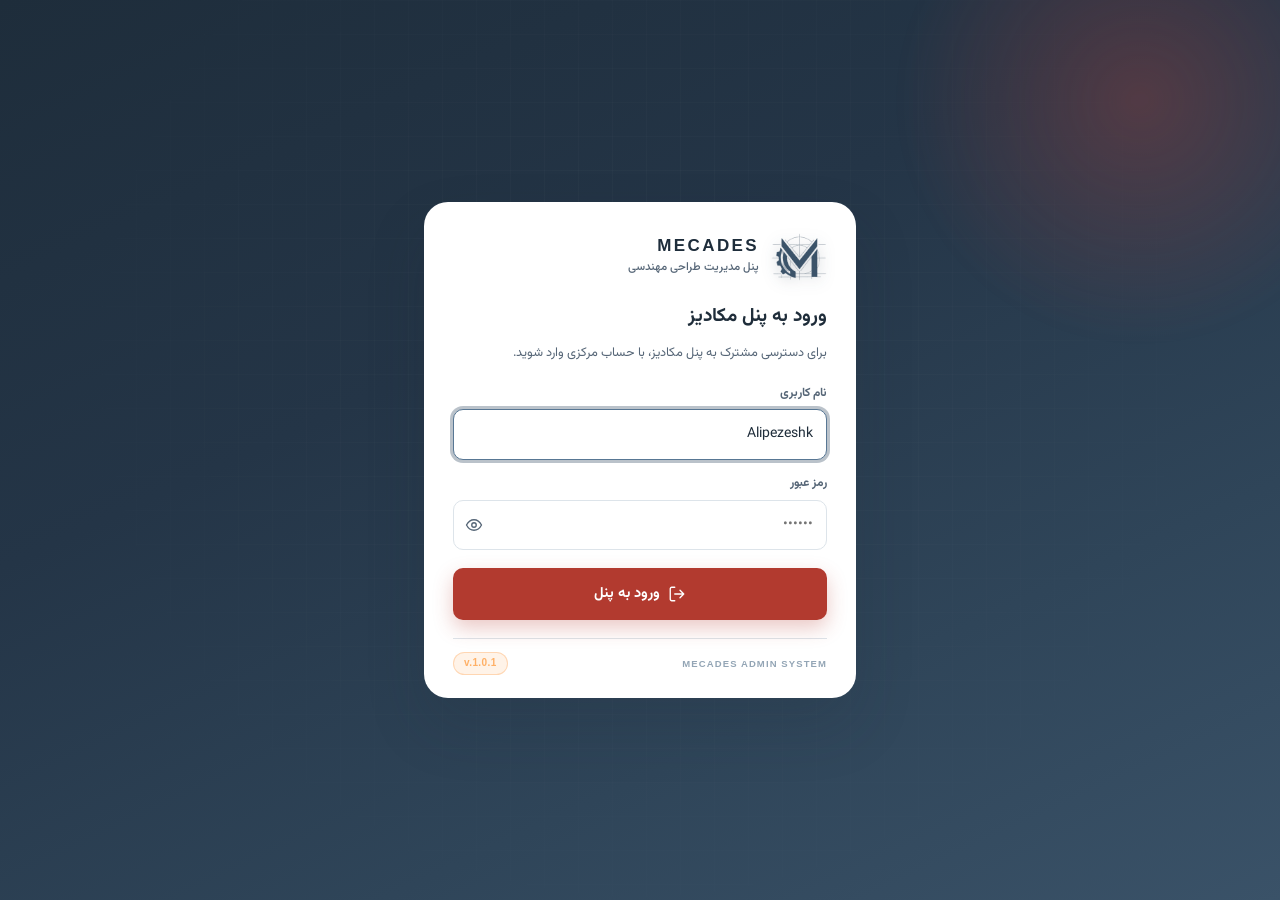
==== commit f40da2e3: "Update index.html" ====
--- a/index.html
+++ b/index.html
@@ -6,8 +6,1282 @@
 <title>مکادیز | پنل مدیریت</title>
 <meta name="description" content="پنل مدیریت سفارش‌ها، مشتریان، حسابداری و نرخنامه مکادیز">
 <meta name="color-scheme" content="light dark">
-<link rel="icon" type="image/png" href="assets/img/favicon.png">
-<link rel="stylesheet" href="assets/css/admin.css">
+<link rel="icon" type="image/png" href="[data-uri]">
+<style>
+/* =====================================================================
+   MECADES — پنل مدیریت
+   Design tokens inherited from mecades.ir/style.css (navy · steel · red)
+   ===================================================================== */
+
+/* ---------- Fonts (Vazirmatn, same as mecades.ir) ---------- */
+@font-face{font-family:Vazirmatn;src:url([data-uri]) format('woff2');font-weight:400;font-display:swap}
+@font-face{font-family:Vazirmatn;src:url([data-uri]) format('woff2');font-weight:500;font-display:swap}
+@font-face{font-family:Vazirmatn;src:url([data-uri]) format('woff2');font-weight:700;font-display:swap}
+
+/* ---------- Tokens ---------- */
+:root{
+  --navy-900:#1E2D3B; --navy-800:#2A3D4F; --navy:#3A5268; --navy-500:#587794; --steel:#93A5B5;
+  --red:#B23A2F; --red-on-grad:#C9443A; --red-hl:#F28B7F;
+  --accent-text:#B23A2F; --icon:#3A5268; --check:#3A5268; --ring:rgba(58,82,104,.35);
+  --bg:#ffffff; --bg-alt:#f2f5f8; --card:#ffffff; --text:#1f2d3a; --muted:#566677; --line:#dde4ea;
+  --lavender:#e4ebf1; --field:#ffffff;
+  --font:"Vazirmatn", Tahoma, "Segoe UI", sans-serif;
+  --mono:ui-monospace,Menlo,Consolas,monospace;
+  --r-xs:8px; --r-sm:10px; --r-md:14px; --r-lg:18px; --r-xl:24px;
+  --sh-1:0 6px 18px rgba(30,45,59,.06);
+  --sh-2:0 16px 40px rgba(30,45,59,.12);
+  --sh-3:0 28px 60px rgba(30,45,59,.16);
+  --sb:270px;
+  --grid:rgba(58,82,104,.055);
+  color-scheme:light;
+}
+:root[data-theme="dark"]{
+  --bg:#0f1820; --bg-alt:#15212b; --card:#1a2733; --text:#e9eff4; --muted:#a3b3c1; --line:#2a3b49;
+  --lavender:#1d2b38; --field:#111c25; --red:#c9443a; --accent-text:#f28b7f; --icon:#93a5b5; --check:#93a5b5;
+  --ring:rgba(147,165,181,.4);
+  --navy:#2A3D4F; --navy-500:#3A5268;
+  --sh-1:0 8px 24px rgba(0,0,0,.35);
+  --sh-2:0 18px 46px rgba(0,0,0,.45);
+  --sh-3:0 30px 70px rgba(0,0,0,.55);
+  --grid:rgba(147,165,181,.055);
+  color-scheme:dark;
+}
+
+*,*::before,*::after{box-sizing:border-box}
+html,body{height:100%}
+body{
+  margin:0;background:var(--bg);color:var(--text);font-family:var(--font);
+  line-height:1.9;font-size:15px;-webkit-font-smoothing:antialiased;overflow-x:hidden;
+}
+h1,h2,h3,h4,p{margin:0}
+a{color:inherit;text-decoration:none}
+button,input,select,textarea{font:inherit;color:inherit}
+:focus-visible{outline:3px solid var(--ring);outline-offset:2px;border-radius:8px}
+::selection{background:var(--red);color:#fff}
+::-webkit-scrollbar{width:10px;height:10px}
+::-webkit-scrollbar-thumb{background:var(--line);border-radius:20px;border:3px solid transparent;background-clip:content-box}
+::-webkit-scrollbar-thumb:hover{background:var(--steel);background-clip:content-box}
+
+.i{width:1.25em;height:1.25em;fill:none;stroke:currentColor;stroke-width:1.8;stroke-linecap:round;stroke-linejoin:round;flex:none;display:inline-block;vertical-align:-.18em}
+.mono{font-family:var(--mono);direction:ltr;display:inline-block}
+.sr{position:absolute;width:1px;height:1px;overflow:hidden;clip:rect(0 0 0 0);white-space:nowrap}
+
+/* =====================================================================
+   SHELL
+   ===================================================================== */
+.app{min-height:100vh;display:grid;grid-template-columns:var(--sb) 1fr;background:var(--bg)}
+
+/* ---------- Sidebar ---------- */
+.sidebar{
+  position:sticky;top:0;height:100vh;display:flex;flex-direction:column;color:#eaf0f5;
+  background:linear-gradient(170deg,#1E2D3B 0%,#243547 42%,#2F4559 78%,#3A5268 100%);
+  border-inline-end:1px solid rgba(255,255,255,.08);z-index:40;overflow:hidden;
+}
+.sidebar::before{
+  content:"";position:absolute;inset:0;pointer-events:none;
+  background-image:linear-gradient(rgba(255,255,255,.06) 1px,transparent 1px),linear-gradient(90deg,rgba(255,255,255,.06) 1px,transparent 1px);
+  background-size:30px 30px;-webkit-mask-image:linear-gradient(to bottom,#000 5%,transparent 72%);mask-image:linear-gradient(to bottom,#000 5%,transparent 72%);
+}
+.sidebar::after{
+  content:"";position:absolute;width:280px;height:280px;border-radius:50%;pointer-events:none;
+  inset-block-start:-140px;inset-inline-start:-110px;background:radial-gradient(circle,rgba(201,68,58,.30),transparent 68%);
+}
+.sidebar>*{position:relative;z-index:1}
+
+.brand{display:flex;align-items:center;gap:12px;padding:22px 20px 20px}
+.brand-plate{
+  width:52px;height:46px;border-radius:13px;background:#fff;display:grid;place-items:center;flex:none;
+  box-shadow:0 10px 24px rgba(8,16,24,.34);overflow:hidden;
+}
+.brand-plate svg{width:100%;height:100%}
+.brand-logo{display:block;flex:none;filter:drop-shadow(0 2px 7px rgba(8,16,24,.35))}
+.brand-txt b{display:block;font:900 17px/1.3 Arial,sans-serif;letter-spacing:.14em;color:#fff}
+.brand-txt small{display:block;font-size:11.5px;color:#c3d2de;font-weight:500;letter-spacing:.02em}
+.brand-txt small i{font-style:normal;color:var(--red-hl)}
+
+.nav{flex:1;overflow-y:auto;padding:6px 12px 18px;display:flex;flex-direction:column;gap:3px}
+.nav-label{font-size:11px;font-weight:700;color:#93a9bb;letter-spacing:.12em;padding:16px 12px 7px;text-transform:uppercase}
+.nav a{
+  display:flex;align-items:center;gap:11px;padding:10px 13px;border-radius:12px;color:#d7e1ea;
+  font-size:14.5px;font-weight:500;position:relative;transition:background .18s,color .18s;
+}
+.nav a .i{width:19px;height:19px;color:#a9bdcd;transition:color .18s}
+.nav a:hover{background:rgba(255,255,255,.08);color:#fff}
+.nav a:hover .i{color:#fff}
+.nav a.active{background:rgba(255,255,255,.13);color:#fff;font-weight:700;box-shadow:inset 0 0 0 1px rgba(255,255,255,.07)}
+.nav a.active .i{color:var(--red-hl)}
+.nav a.active::before{
+  content:"";position:absolute;inset-inline-start:0;top:9px;bottom:9px;width:3px;border-radius:4px;background:var(--red-hl);
+}
+.nav a .count{
+  margin-inline-start:auto;background:var(--red-hl);color:#2a1614;border-radius:999px;
+  min-width:22px;height:22px;padding:0 6px;display:grid;place-items:center;font-size:11.5px;font-weight:700
+}
+.nav-foot{padding:14px;border-top:1px solid rgba(255,255,255,.1);background:rgba(8,16,24,.22)}
+.user{display:flex;align-items:center;gap:11px}
+.avatar{
+  width:40px;height:40px;border-radius:12px;display:grid;place-items:center;flex:none;
+  background:linear-gradient(140deg,#C9443A,#8E2A22);color:#fff;font-weight:700;font-size:15px
+}
+.user b{display:block;font-size:13.5px;color:#fff}
+.user small{color:#9db1c2;font-size:11.5px}
+.user .i{margin-inline-start:auto;color:#8ea3b5;cursor:pointer}
+.user .i:hover{color:#fff}
+
+/* ---------- Topbar ---------- */
+.main{min-width:0;display:flex;flex-direction:column}
+.topbar{
+  position:sticky;top:0;z-index:30;display:flex;align-items:center;gap:14px;
+  padding:14px 26px;background:color-mix(in srgb,var(--bg) 82%,transparent);
+  backdrop-filter:blur(14px);border-bottom:1px solid var(--line);
+}
+.burger{display:none;width:40px;height:40px;border-radius:12px;border:1px solid var(--line);background:var(--card);cursor:pointer;place-items:center;color:var(--text)}
+.tb-title h1{font-size:19px;font-weight:900;line-height:1.5}
+.tb-title p{font-size:12.5px;color:var(--muted);line-height:1.6}
+.tb-tools{margin-inline-start:auto;display:flex;align-items:center;gap:9px}
+.search-box{position:relative}
+.search-box .i{position:absolute;inset-inline-start:12px;top:50%;transform:translateY(-50%);color:var(--muted);width:17px;height:17px}
+.search-box input{
+  width:230px;background:var(--field);border:1.5px solid var(--line);border-radius:12px;padding:9px 38px 9px 12px;
+  font-size:13.5px;transition:.2s
+}
+.search-box input:focus{outline:3px solid var(--ring);border-color:var(--navy-500)}
+.icon-btn{
+  width:40px;height:40px;border-radius:12px;border:1px solid var(--line);background:var(--card);cursor:pointer;
+  display:grid;place-items:center;color:var(--text);position:relative;transition:.18s
+}
+.icon-btn:hover{border-color:var(--navy-500);color:var(--navy-500);transform:translateY(-1px)}
+.icon-btn .dot{position:absolute;top:7px;inset-inline-end:8px;width:8px;height:8px;border-radius:50%;background:var(--red);border:2px solid var(--card)}
+
+/* ---------- چیدمان پنل: کارتی (پیش‌فرض) / کناری ---------- */
+html[data-layout="cards"] .app{grid-template-columns:1fr}
+html[data-layout="cards"] .sidebar{display:none}
+html[data-layout="cards"] .burger{display:none!important}
+html[data-layout="sidebar"] .tb-brand{display:none}
+.tb-brand{display:none;align-items:center;gap:10px;text-decoration:none;color:inherit;flex:none}
+html[data-layout="cards"] .tb-brand{display:flex}
+.tb-logo{display:block;flex:none;filter:drop-shadow(0 2px 6px rgba(8,16,24,.18))}
+.tb-logo-l{display:none}
+:root[data-theme="dark"] .tb-logo-d{display:none}
+:root[data-theme="dark"] .tb-logo-l{display:block}
+.tb-brand-txt b{display:block;font:900 15px/1.25 Arial,sans-serif;letter-spacing:.14em;color:var(--text)}
+.tb-brand-txt small{display:block;font-size:11px;color:var(--muted);font-weight:500}
+.tb-brand .ver-pill{margin-inline-start:4px}
+
+/* ---------- حساب کاربری در هدر ---------- */
+.acct{position:relative;flex:none}
+.acct-btn{
+  display:flex;align-items:center;gap:9px;padding:5px 10px 5px 6px;border-radius:14px;cursor:pointer;
+  border:1px solid var(--line);background:var(--card);transition:.18s
+}
+.acct-btn:hover{border-color:var(--navy-500);transform:translateY(-1px)}
+.acct-btn .avatar{width:34px;height:34px;border-radius:10px;font-size:13px}
+.acct-txt{display:flex;flex-direction:column;line-height:1.45;text-align:start}
+.acct-txt b{font-size:13px;font-weight:800}
+.acct-txt small{font-size:10.5px;color:var(--muted)}
+.acct-btn .chev{width:15px;height:15px;color:var(--muted);transition:transform .2s}
+.acct.open .acct-btn .chev{transform:rotate(180deg)}
+.acct-menu{
+  position:absolute;top:calc(100% + 9px);inset-inline-end:0;min-width:212px;padding:7px;
+  background:var(--card);border:1px solid var(--line);border-radius:var(--r-lg);box-shadow:var(--sh-2);
+  display:none;z-index:60
+}
+.acct.open .acct-menu{display:block;animation:fadeUp .16s ease}
+.acct-menu a,.acct-menu button{
+  display:flex;align-items:center;gap:9px;width:100%;padding:9px 11px;border-radius:10px;
+  background:none;border:0;font:inherit;font-size:13.5px;color:var(--text);cursor:pointer;text-align:start
+}
+.acct-menu a:hover,.acct-menu button:hover{background:var(--bg-alt)}
+.acct-menu .i{width:17px;height:17px;color:var(--muted)}
+.acct-menu button{color:var(--red)}
+.acct-menu button .i{color:var(--red)}
+.acct-sep{display:block;height:1px;background:var(--line);margin:6px 8px}
+
+/* ---------- کارت‌های ماژول‌ها (جایگزین منوی کناری) ---------- */
+html[data-layout="sidebar"] .mod-wrap{display:none}
+.kpi-strip{display:none}
+html[data-layout="sidebar"] .kpi-strip{
+  display:grid;grid-template-columns:repeat(4,1fr);gap:14px;margin:22px 0
+}
+.ks-cell{display:flex;align-items:center;gap:12px;padding:14px 16px;background:var(--card);
+  border:1px solid var(--line);border-radius:var(--r-lg);box-shadow:var(--sh-1)}
+.ks-cell .ic{width:38px;height:38px;border-radius:11px;display:grid;place-items:center;
+  background:var(--lavender);color:var(--navy);flex:none}
+.ks-cell .ks-txt small{display:block;font-size:11.5px;color:var(--muted)}
+.ks-cell .ks-txt b{font-size:15px;font-weight:900}
+.ks-cell .ks-txt .u{font-size:10.5px;color:var(--muted);font-weight:600}
+:root[data-theme="dark"] .ks-cell .ic{background:#22323f;color:#bcd2e2}
+.mod-head{display:flex;align-items:center;gap:12px;margin:26px 0 14px}
+.mod-head h3{font-size:16.5px;font-weight:900}
+.mod-head p{font-size:12.5px;color:var(--muted)}
+.mod-head .spacer{margin-inline-start:auto}
+.mod-grid{display:grid;grid-template-columns:repeat(auto-fill,minmax(232px,1fr));gap:14px;margin-bottom:26px}
+.mod-card{
+  position:relative;display:flex;flex-direction:column;gap:9px;padding:18px 18px 16px;
+  background:var(--card);border:1px solid var(--line);border-radius:var(--r-lg);box-shadow:var(--sh-1);
+  text-decoration:none;color:inherit;transition:transform .18s,box-shadow .18s,border-color .18s;overflow:hidden
+}
+.mod-card::after{
+  content:"";position:absolute;inset-block-start:0;inset-inline:0;height:3px;
+  background:linear-gradient(90deg,var(--red),var(--red-on-grad));opacity:.85
+}
+.mod-card:hover{transform:translateY(-3px);box-shadow:var(--sh-2);border-color:var(--navy-500)}
+.mod-card .ic{
+  width:44px;height:44px;border-radius:13px;display:grid;place-items:center;flex:none;
+  background:var(--lavender);color:var(--navy)
+}
+.mod-card .ic .i{width:22px;height:22px}
+.mod-card h4{font-size:15px;font-weight:900;line-height:1.6}
+.mod-card p{font-size:12.5px;color:var(--muted);line-height:1.85;flex:1}
+.mod-card .st{
+  display:inline-flex;align-items:center;gap:6px;align-self:flex-start;margin-top:2px;
+  font-size:11.5px;font-weight:700;color:var(--navy);background:var(--bg-alt);
+  border:1px solid var(--line);border-radius:999px;padding:3px 10px
+}
+.mod-card .st .i{width:14px;height:14px;color:var(--red)}
+:root[data-theme="dark"] .mod-card .ic{background:#22323f;color:#bcd2e2;box-shadow:inset 0 0 0 1px #2f4658}
+:root[data-theme="dark"] .mod-card .ic .i{color:#bcd2e2}
+:root[data-theme="dark"] .mod-card .st{background:#1b2a36;border-color:#2c4152;color:#c9dae7}
+:root[data-theme="dark"] .tb-brand-txt b{color:#eef4f8}
+:root[data-theme="dark"] .tb-logo{filter:drop-shadow(0 2px 6px rgba(0,0,0,.55))}
+
+/* ---------- Content ---------- */
+.content{padding:26px;max-width:1500px;width:100%;margin:0 auto;flex:1}
+.page-head{display:flex;align-items:flex-end;gap:16px;flex-wrap:wrap;margin-bottom:20px}
+.page-head h2{font-size:24px;font-weight:900;line-height:1.5}
+.page-head p{color:var(--muted);font-size:13.5px;line-height:1.8;max-width:62ch}
+.page-head .spacer{margin-inline-start:auto}
+
+/* =====================================================================
+   COMPONENTS
+   ===================================================================== */
+.card{background:var(--card);border:1px solid var(--line);border-radius:var(--r-lg);box-shadow:var(--sh-1)}
+.card.pad{padding:22px}
+.card-head{display:flex;align-items:center;gap:12px;padding:18px 22px;border-bottom:1px solid var(--line)}
+.card-head h3{font-size:16px;font-weight:900;line-height:1.6}
+.card-head p{font-size:12.5px;color:var(--muted);line-height:1.6}
+.card-head .spacer{margin-inline-start:auto}
+.card-body{padding:20px 22px}
+.card-body.tight{padding:0}
+.card-foot{padding:14px 22px;border-top:1px solid var(--line);background:var(--bg-alt);border-radius:0 0 var(--r-lg) var(--r-lg)}
+
+/* Buttons */
+.btn{
+  display:inline-flex;align-items:center;justify-content:center;gap:.5rem;padding:.6rem 1.35rem;border-radius:var(--r-sm);
+  font-weight:700;font-size:.93rem;border:2px solid transparent;cursor:pointer;transition:transform .15s ease,box-shadow .2s,background .2s;
+  white-space:nowrap
+}
+.btn:hover{transform:translateY(-2px)}
+.btn:active{transform:translateY(0)}
+.btn .i{width:18px;height:18px}
+.btn-red{background:var(--red);color:#fff;box-shadow:0 8px 18px rgba(178,58,47,.24)}
+.btn-red:hover{background:var(--red-on-grad);box-shadow:0 12px 24px rgba(178,58,47,.32)}
+.btn-navy{background:var(--navy);color:#fff}
+.btn-navy:hover{background:var(--navy-800)}
+.btn-line{border-color:var(--line);color:var(--text);background:var(--card)}
+.btn-line:hover{border-color:var(--navy-500);color:var(--navy-500)}
+.btn-ghost{background:var(--bg-alt);color:var(--text);border-color:transparent}
+.btn-ghost:hover{background:var(--lavender)}
+.btn-sm{padding:.36rem .85rem;font-size:.82rem;border-radius:9px}
+.btn-sm .i{width:15px;height:15px}
+.btn-block{width:100%}
+.btn[disabled]{opacity:.5;pointer-events:none}
+
+/* Chips / tags / badges */
+.tag{font-size:.78rem;background:var(--bg-alt);border:1px solid var(--line);padding:.1rem .7rem;border-radius:999px;color:var(--text);display:inline-flex;align-items:center;gap:5px}
+.badge{
+  display:inline-flex;align-items:center;gap:6px;border-radius:999px;padding:.2rem .68rem;font-size:.78rem;font-weight:700;
+  border:1px solid transparent;white-space:nowrap
+}
+.badge::before{content:"";width:6px;height:6px;border-radius:50%;background:currentColor}
+.badge.b-new{color:#3A5268;background:#e7eef4;border-color:#cfdde8}
+.badge.b-quote{color:#8a6412;background:#faf1dc;border-color:#eeddb0}
+.badge.b-design{color:#B23A2F;background:#f9e6e3;border-color:#eec9c3}
+.badge.b-client{color:#5d4d86;background:#ece8f7;border-color:#d7cfee}
+.badge.b-sample{color:#1f6f61;background:#ddf0ec;border-color:#bfe0d9}
+.badge.b-done{color:#2c6b3c;background:#e0f0e3;border-color:#c4e0ca}
+.badge.b-cancel{color:#66717d;background:#eceff2;border-color:#dde2e7}
+.badge.b-pay{color:#2c6b3c;background:#e0f0e3;border-color:#c4e0ca}
+.badge.b-due{color:#8a6412;background:#faf1dc;border-color:#eeddb0}
+:root[data-theme="dark"] .badge.b-new{color:#b9cbdb;background:#20303f;border-color:#2f4759}
+:root[data-theme="dark"] .badge.b-quote{color:#e8c477;background:#332912;border-color:#4c3b17}
+:root[data-theme="dark"] .badge.b-design{color:#f0a89f;background:#37211e;border-color:#55322d}
+:root[data-theme="dark"] .badge.b-client{color:#c3b6e8;background:#262140;border-color:#3b3358}
+:root[data-theme="dark"] .badge.b-sample{color:#8fd6c6;background:#15302b;border-color:#245048}
+:root[data-theme="dark"] .badge.b-done{color:#9ad3a8;background:#16301d;border-color:#26492f}
+:root[data-theme="dark"] .badge.b-cancel{color:#a4b0bb;background:#222c35;border-color:#33414d}
+:root[data-theme="dark"] .badge.b-pay{color:#9ad3a8;background:#16301d;border-color:#26492f}
+:root[data-theme="dark"] .badge.b-due{color:#e8c477;background:#332912;border-color:#4c3b17}
+
+/* Forms */
+.fld{display:flex;flex-direction:column;gap:6px}
+.fld label{font-weight:700;font-size:.86rem;color:var(--text)}
+.fld .help{font-size:.78rem;color:var(--muted);line-height:1.7}
+.fld input,.fld select,.fld textarea,.inp{
+  font:inherit;color:var(--text);background:var(--field);border:1.5px solid var(--line);border-radius:var(--r-sm);
+  padding:.6rem .85rem;width:100%;transition:.18s
+}
+.fld textarea{min-height:120px;resize:vertical;line-height:1.9}
+.fld input:focus,.fld select:focus,.fld textarea:focus,.inp:focus{outline:3px solid var(--ring);border-color:var(--navy-500)}
+.fld input[type=date],.fld input[type=number]{direction:ltr;text-align:right}
+.grid2{display:grid;grid-template-columns:1fr 1fr;gap:16px}
+.grid3{display:grid;grid-template-columns:repeat(3,1fr);gap:16px}
+.switch{display:inline-flex;align-items:center;gap:9px;cursor:pointer;font-size:.88rem;font-weight:600}
+.switch input{display:none}
+.switch .track{width:42px;height:24px;border-radius:999px;background:var(--line);position:relative;transition:.2s;flex:none}
+.switch .track::after{content:"";position:absolute;top:3px;inset-inline-start:3px;width:18px;height:18px;border-radius:50%;background:#fff;transition:.2s;box-shadow:0 2px 6px rgba(0,0,0,.2)}
+.switch input:checked+.track{background:var(--red)}
+.switch input:checked+.track::after{transform:translateX(18px)}
+:dir(rtl) .switch input:checked+.track::after{transform:translateX(-18px)}
+
+/* Tables */
+.tbl-wrap{overflow-x:auto}
+.tbl{width:100%;border-collapse:collapse;font-size:13.5px}
+.tbl th,.tbl td{padding:12px 10px;border-bottom:1px solid var(--line);text-align:start;white-space:nowrap}
+.tbl th.sticky-col,.tbl td.sticky-col{position:sticky;inset-inline-end:0;background:var(--card);box-shadow:-8px 0 12px -10px rgba(20,35,50,.28);z-index:2}
+.tbl thead th.sticky-col{background:var(--bg-alt);z-index:3}
+.tbl tbody tr:hover td.sticky-col{background:var(--bg-alt)}
+.tbl thead th{background:var(--bg-alt);font-size:.8rem;color:var(--muted);font-weight:700;position:sticky;top:0;z-index:1}
+.tbl tbody tr{transition:background .15s}
+.tbl tbody tr:hover{background:var(--bg-alt)}
+.tbl tbody tr:last-child td{border-bottom:0}
+.tbl td.wrap{white-space:normal;min-width:148px}
+.tbl .num{font-family:var(--mono);direction:ltr;display:inline-block;font-size:12.5px;color:var(--muted)}
+.tbl .amt{font-weight:700;font-variant-numeric:tabular-nums;white-space:nowrap}
+.tbl .act{display:flex;gap:6px}
+.tbl tr.clickable{cursor:pointer}
+.tbl-empty{padding:44px 20px;text-align:center;color:var(--muted)}
+.tbl-empty .i{width:42px;height:42px;color:var(--line);margin-bottom:10px}
+
+/* Stats */
+.kpis{display:grid;grid-template-columns:repeat(4,1fr);gap:16px}
+.kpis-3{grid-template-columns:repeat(3,1fr)}
+@media (max-width:1100px){.kpis-3{grid-template-columns:repeat(2,1fr)}}
+.kpi{
+  position:relative;overflow:hidden;background:var(--card);border:1px solid var(--line);border-radius:var(--r-lg);
+  padding:20px;box-shadow:var(--sh-1);transition:transform .2s,box-shadow .2s,border-color .2s
+}
+.kpi:hover{transform:translateY(-3px);box-shadow:var(--sh-2);border-color:var(--navy-500)}
+.kpi .ic{width:42px;height:42px;border-radius:13px;display:grid;place-items:center;background:var(--lavender);color:var(--navy);margin-bottom:14px}
+.kpi .ic .i{width:21px;height:21px}
+.kpi small{color:var(--muted);font-size:.8rem;font-weight:500}
+.kpi b{display:block;font-size:23px;font-weight:900;line-height:1.6;letter-spacing:-.01em}
+.kpi b .u{font-size:12.5px;font-weight:600;color:var(--muted);margin-inline-start:4px}
+.kpi .delta{margin-top:8px;font-size:.78rem;font-weight:700;display:inline-flex;align-items:center;gap:4px}
+.kpi .delta.up{color:#2c6b3c}
+.kpi .delta.down{color:#B23A2F}
+.kpi.accent{background:linear-gradient(140deg,var(--navy-800),var(--navy));border-color:transparent;color:#fff;position:relative;overflow:hidden}
+.kpi.accent:after{content:"";position:absolute;width:150px;height:150px;border-radius:50%;inset-block-start:-60px;inset-inline-start:-50px;background:radial-gradient(circle,rgba(201,68,58,.28),transparent 70%)}
+.kpi.accent>*{position:relative;z-index:1}
+.kpi.accent .ic{background:rgba(255,255,255,.15);color:#fff}
+.kpi.accent small{color:#c6d5e1}
+.kpi.accent b .u{color:#b9c9d6}
+.kpi.accent .delta.up{color:#8fd6a5}
+.kpi.accent .delta.down{color:#f3a89e}
+.kpi.accent:hover{border-color:transparent}
+:root[data-theme="dark"] .kpi.accent{background:linear-gradient(140deg,#24384a,#16232f)}
+:root[data-theme="dark"] .kpi.accent:hover{background:linear-gradient(140deg,#2a4155,#1a2836)}
+
+/* Charts */
+.chart{width:100%;height:auto;display:block;overflow:visible}
+.chart .bar{transition:opacity .2s}
+.chart g:hover .bar{opacity:.78}
+.legend{display:flex;flex-wrap:wrap;gap:12px 18px;margin-top:14px}
+.legend span{display:inline-flex;align-items:center;gap:7px;font-size:.8rem;color:var(--muted)}
+.legend i{width:10px;height:10px;border-radius:3px;display:inline-block}
+
+/* Stepper */
+.stepper{display:flex;gap:0;margin:4px 0 2px;flex-wrap:wrap}
+.step{flex:1;min-width:140px;position:relative;padding:0 6px;text-align:center}
+.step .dot{
+  width:34px;height:34px;border-radius:50%;margin:0 auto 9px;display:grid;place-items:center;background:var(--bg-alt);
+  border:2px solid var(--line);color:var(--muted);font-weight:700;font-size:13px;position:relative;z-index:1
+}
+.step .dot .i{width:17px;height:17px}
+.step.done .dot{background:var(--red);border-color:var(--red);color:#fff}
+.step.current .dot{border-color:var(--red);color:var(--red);box-shadow:0 0 0 5px rgba(178,58,47,.13)}
+.step small{display:block;font-size:.78rem;color:var(--muted);line-height:1.6}
+.step.current small{color:var(--text);font-weight:700}
+.step::before{content:"";position:absolute;top:17px;inset-inline-start:50%;width:100%;height:2px;background:var(--line);z-index:0}
+.step:last-child::before{display:none}
+.step.done::before{background:var(--red)}
+
+/* Timeline */
+.timeline{position:relative;padding-inline-start:26px}
+.timeline::before{content:"";position:absolute;inset-block:6px;inset-inline-start:7px;width:2px;background:var(--line)}
+.tl-item{position:relative;padding-bottom:18px}
+.tl-item::before{content:"";position:absolute;inset-inline-start:-24px;top:7px;width:11px;height:11px;border-radius:50%;background:var(--card);border:2.5px solid var(--navy-500)}
+.tl-item.hot::before{border-color:var(--red);background:var(--red)}
+.tl-item b{font-size:.88rem}
+.tl-item p{font-size:.8rem;color:var(--muted);line-height:1.8}
+
+/* Modal */
+.modal-root{position:fixed;inset:0;z-index:80;display:none}
+.modal-root.open{display:block}
+.modal-back{position:absolute;inset:0;background:rgba(10,20,30,.55);backdrop-filter:blur(4px);animation:fade .2s ease}
+.modal{
+  position:relative;margin:4vh auto;width:min(720px,94vw);max-height:92vh;overflow:auto;background:var(--card);
+  border:1px solid var(--line);border-radius:var(--r-xl);box-shadow:var(--sh-3);animation:pop .25s cubic-bezier(.2,.9,.3,1.2)
+}
+.modal.wide{width:min(1080px,95vw)}
+.modal-head{display:flex;align-items:center;gap:12px;padding:18px 22px;border-bottom:1px solid var(--line)}
+.modal-head h3{font-size:17px;font-weight:900}
+.modal-head .x{margin-inline-start:auto;width:34px;height:34px;border-radius:10px;border:1px solid var(--line);background:var(--bg-alt);cursor:pointer;display:grid;place-items:center;color:var(--muted)}
+.modal-head .x:hover{color:var(--red);border-color:var(--red)}
+.modal-body{padding:22px}
+.modal-foot{padding:16px 22px;border-top:1px solid var(--line);display:flex;gap:10px;justify-content:flex-start;background:var(--bg-alt);border-radius:0 0 var(--r-xl) var(--r-xl)}
+@keyframes fade{from{opacity:0}}
+@keyframes pop{from{opacity:0;transform:translateY(18px) scale(.97)}}
+
+/* Toasts */
+.toasts{position:fixed;inset-block-end:22px;inset-inline-end:22px;z-index:90;display:flex;flex-direction:column;gap:10px}
+.toast{
+  display:flex;align-items:center;gap:10px;background:var(--card);border:1px solid var(--line);border-inline-start:3px solid var(--red);
+  border-radius:var(--r-md);padding:12px 16px;box-shadow:var(--sh-2);font-size:13.5px;font-weight:600;min-width:250px;animation:slide .28s cubic-bezier(.2,.9,.3,1.1)
+}
+.toast.ok{border-inline-start-color:#2c6b3c}
+.toast .i{width:18px;height:18px;color:var(--red)}
+.toast.ok .i{color:#2c6b3c}
+@keyframes slide{from{opacity:0;transform:translateX(30px)}}
+
+/* Empty / misc */
+.empty{text-align:center;padding:56px 20px;color:var(--muted)}
+.empty .ic{width:54px;height:54px;color:var(--line);margin-bottom:12px}
+.empty b{display:block;font-size:16px;color:var(--text);margin-bottom:6px}
+.empty p{font-size:13px;line-height:1.9}
+
+.divider{height:1px;background:var(--line);margin:18px 0}
+.row-flex{display:flex;align-items:center;gap:10px;flex-wrap:wrap}
+.muted{color:var(--muted)}
+.small{font-size:12.5px}
+.b{font-weight:700}
+.link{color:var(--accent-text);font-weight:700}
+.link:hover{text-decoration:underline}
+.toolbar{display:flex;gap:10px;flex-wrap:wrap;align-items:center;margin-bottom:16px}
+.toolbar .grow{flex:1;min-width:190px}
+.toolbar select.inp{width:auto;min-width:150px}
+
+/* Progress */
+.prog{height:8px;border-radius:999px;background:var(--bg-alt);overflow:hidden}
+.prog i{display:block;height:100%;border-radius:999px;background:linear-gradient(90deg,var(--navy-500),var(--navy))}
+.prog.red i{background:linear-gradient(90deg,var(--red-hl),var(--red))}
+
+/* =====================================================================
+   DASHBOARD
+   ===================================================================== */
+.hero{
+  position:relative;overflow:hidden;color:#fff;border-radius:var(--r-xl);padding:30px 32px;margin-bottom:22px;
+  background:linear-gradient(115deg,var(--navy-900) 0%,var(--navy) 58%,var(--navy-500) 100%);
+  box-shadow:var(--sh-2)
+}
+.hero::before{
+  content:"";position:absolute;inset:0;
+  background-image:linear-gradient(rgba(255,255,255,.09) 1px,transparent 1px),linear-gradient(90deg,rgba(255,255,255,.09) 1px,transparent 1px);
+  background-size:34px 34px;-webkit-mask-image:linear-gradient(to left,#000 5%,transparent 78%);mask-image:linear-gradient(to left,#000 5%,transparent 78%)
+}
+.hero::after{content:"";position:absolute;inset-block-start:-120px;inset-inline-end:-70px;width:300px;height:300px;border-radius:50%;border:1px solid rgba(255,255,255,.16);box-shadow:0 0 0 34px rgba(255,255,255,.05)}
+.hero-in{position:relative;z-index:1;display:flex;gap:26px;align-items:center;flex-wrap:wrap}
+.hero h2{font-size:26px;font-weight:900;line-height:1.6}
+.hero p{color:#c9d8e4;font-size:13.5px;line-height:1.9;max-width:52ch;margin-top:6px}
+.hero-clock{margin-inline-start:auto;text-align:center;padding:14px 24px;border-radius:18px;background:rgba(255,255,255,.08);border:1px solid rgba(255,255,255,.16);backdrop-filter:blur(6px)}
+.hero-clock .t{font:300 38px/1.1 var(--mono);letter-spacing:2px;color:#fff}
+.hero-clock .d{font-size:12.5px;color:var(--red-hl);font-weight:700;margin-top:6px}
+.hero-cta{display:flex;gap:10px;margin-top:18px;flex-wrap:wrap}
+.hero-cta .btn-white{background:#fff;color:var(--navy-800)}
+.hero-cta .btn-glass{border-color:rgba(255,255,255,.45);color:#fff;background:rgba(255,255,255,.08)}
+
+.dash-grid{display:grid;grid-template-columns:repeat(3,1fr);gap:18px}
+.dash-grid .span2{grid-column:span 2}
+@media (max-width:1100px){.dash-grid{grid-template-columns:1fr}.dash-grid .span2{grid-column:span 1}}
+
+.quick-grid{display:grid;grid-template-columns:repeat(2,1fr);gap:12px}
+.quick{
+  display:flex;align-items:center;gap:12px;padding:14px;border:1px solid var(--line);border-radius:var(--r-md);
+  background:var(--bg-alt);cursor:pointer;transition:.18s;text-align:start;width:100%
+}
+.quick:hover{border-color:var(--navy-500);transform:translateY(-2px);box-shadow:var(--sh-1)}
+.quick .ic{width:38px;height:38px;border-radius:12px;display:grid;place-items:center;background:var(--card);color:var(--navy);flex:none}
+.quick b{display:block;font-size:13.5px}
+.quick small{color:var(--muted);font-size:11.5px}
+
+.donut-wrap{display:flex;align-items:center;gap:22px;flex-wrap:wrap}
+.donut-legend{flex:1;min-width:190px;display:grid;gap:10px}
+.donut-legend div{display:flex;align-items:center;gap:9px;font-size:12.5px}
+.donut-legend i{width:10px;height:10px;border-radius:3px;flex:none}
+.donut-legend b{margin-inline-start:auto;font-family:var(--mono);direction:ltr}
+
+/* =====================================================================
+   ORDER DETAIL
+   ===================================================================== */
+.detail-grid{display:grid;grid-template-columns:1.55fr .85fr;gap:18px;align-items:start}
+@media (max-width:1080px){.detail-grid{grid-template-columns:1fr}}
+.kv{display:grid;grid-template-columns:repeat(2,1fr);gap:14px}
+.kv .box{background:var(--bg-alt);border:1px solid var(--line);border-radius:var(--r-md);padding:13px 15px}
+.kv .box small{display:block;font-size:.76rem;color:var(--muted);margin-bottom:3px}
+.kv .box b{font-size:14px;font-weight:700}
+.kv .box b.money{font-family:var(--mono);direction:ltr;display:inline-block}
+.tabs{display:flex;gap:4px;border-bottom:1px solid var(--line);padding:0 6px;overflow-x:auto}
+.tabs button{
+  background:none;border:0;padding:12px 16px;font-size:13.5px;font-weight:700;color:var(--muted);cursor:pointer;
+  border-bottom:2.5px solid transparent;white-space:nowrap
+}
+.tabs button:hover{color:var(--text)}
+.tabs button.on{color:var(--accent-text);border-bottom-color:var(--red)}
+.mini-list{display:grid;gap:10px}
+.mini-item{display:flex;align-items:center;gap:12px;padding:11px 13px;border:1px solid var(--line);border-radius:var(--r-md)}
+.mini-item .ic{width:34px;height:34px;border-radius:10px;display:grid;place-items:center;background:var(--lavender);color:var(--navy);flex:none}
+.mini-item b{font-size:13px;display:block}
+.mini-item small{color:var(--muted);font-size:11.5px}
+
+/* Invoice preview */
+.invoice-paper{
+  direction:rtl;background:#fff;color:#1f2d3a;width:min(100%,720px);margin:0 auto;padding:34px 32px;
+  border:1px solid var(--line);box-shadow:var(--sh-2);font-size:12.5px;border-radius:6px
+}
+.invoice-paper .ip-head{display:flex;justify-content:space-between;gap:20px;border-bottom:2px solid var(--navy);padding-bottom:16px}
+.invoice-paper .ip-head h3{font:900 20px/1.4 Arial,sans-serif;letter-spacing:.12em;color:var(--navy-900)}
+.invoice-paper table{width:100%;border-collapse:collapse;margin-top:18px;font-size:12.5px}
+.invoice-paper th,.invoice-paper td{padding:11px 8px;border-bottom:1px solid #e3e9ee;text-align:start}
+.invoice-paper thead th{background:#f2f5f8;color:#566677;font-size:11.5px}
+.invoice-paper tfoot td{font-weight:700;border-bottom:0}
+.invoice-paper .ip-total{background:#f2f5f8;font-weight:700}
+
+/* =====================================================================
+   SETTINGS / MISC PAGES
+   ===================================================================== */
+.set-grid{display:grid;grid-template-columns:1fr 1fr;gap:18px;align-items:start}
+@media (max-width:980px){.set-grid{grid-template-columns:1fr}}
+.svc-grid-admin{display:grid;grid-template-columns:repeat(auto-fill,minmax(270px,1fr));gap:16px}
+.svc-card{background:var(--card);border:1px solid var(--line);border-radius:var(--r-lg);padding:20px;display:flex;flex-direction:column;gap:10px;transition:.2s}
+.svc-card:hover{border-color:var(--navy-500);box-shadow:var(--sh-1)}
+.svc-card .ic{width:46px;height:46px;border-radius:14px;display:grid;place-items:center;color:#fff}
+.svc-card h3{font-size:1rem;font-weight:700;line-height:1.7}
+.svc-card p{font-size:.85rem;color:var(--muted);line-height:1.85;flex:1}
+.proj-grid-admin{display:grid;grid-template-columns:repeat(auto-fill,minmax(240px,1fr));gap:16px}
+.proj-card{background:var(--card);border:1px solid var(--line);border-radius:var(--r-lg);overflow:hidden;display:flex;flex-direction:column;transition:.2s}
+.proj-card:hover{transform:translateY(-3px);box-shadow:var(--sh-1);border-color:var(--navy-500)}
+.proj-card .thumb{aspect-ratio:4/3;position:relative;display:grid;place-items:center;color:#fff;overflow:hidden}
+.proj-card .thumb::before{content:"";position:absolute;inset:0;background-image:linear-gradient(rgba(255,255,255,.13) 1px,transparent 1px),linear-gradient(90deg,rgba(255,255,255,.13) 1px,transparent 1px);background-size:18px 18px}
+.proj-card .thumb svg{position:relative;width:56%;height:auto;fill:none;stroke:#fff;stroke-width:1.7;stroke-linecap:round;stroke-linejoin:round}
+.proj-card .body{padding:14px 16px 16px;display:flex;flex-direction:column;gap:6px;flex:1}
+.proj-card .num{font:700 .72rem var(--mono);color:var(--muted);direction:ltr;text-align:right}
+.proj-card h3{font-size:.98rem;font-weight:700}
+.proj-card p{font-size:.82rem;color:var(--muted)}
+.t1{background:linear-gradient(135deg,#2a3d4f,#587794)}
+.t2{background:linear-gradient(135deg,#8e2d24,#c9524a)}
+.t3{background:linear-gradient(135deg,#3a5268,#93a5b5)}
+.t4{background:linear-gradient(135deg,#1e2d3b,#4f6d88)}
+.t5{background:linear-gradient(135deg,#2f4559,#587794)}
+
+/* command palette */
+.cmdk{position:absolute;inset-block-start:12%;margin:0 auto;width:min(620px,92vw);background:var(--card);border:1px solid var(--line);border-radius:var(--r-xl);box-shadow:var(--sh-3);overflow:hidden;animation:pop .22s cubic-bezier(.2,.9,.3,1.15)}
+.cmdk input{width:100%;border:0;border-bottom:1px solid var(--line);background:transparent;padding:16px 20px;font-size:15px;border-radius:0}
+.cmdk input:focus{outline:none}
+.cmdk-list{max-height:52vh;overflow:auto;padding:8px}
+.cmdk-item{display:flex;align-items:center;gap:12px;padding:11px 14px;border-radius:var(--r-md);cursor:pointer}
+.cmdk-item:hover,.cmdk-item.sel{background:var(--bg-alt)}
+.cmdk-item .ic{width:32px;height:32px;border-radius:9px;display:grid;place-items:center;background:var(--lavender);color:var(--navy);flex:none}
+.cmdk-item b{font-size:13.5px;display:block}
+.cmdk-item small{color:var(--muted);font-size:11.5px}
+.cmdk-empty{padding:26px;text-align:center;color:var(--muted);font-size:13px}
+
+/* Responsive shell */
+@media (max-width:1024px){
+  .app{grid-template-columns:1fr}
+  .sidebar{position:fixed;inset-block:0;inset-inline-start:0;width:270px;transform:translateX(100%);transition:transform .28s cubic-bezier(.2,.9,.3,1);box-shadow:-20px 0 50px rgba(8,16,24,.4)}
+  :dir(rtl) .sidebar{transform:translateX(100%)}
+  .sidebar.open{transform:translateX(0)!important}
+  .burger{display:grid}
+  .search-box input{width:170px}
+  .kpis{grid-template-columns:repeat(2,1fr)}
+  .scrim{position:fixed;inset:0;background:rgba(8,16,24,.5);z-index:39;backdrop-filter:blur(2px)}
+}
+@media (max-width:620px){
+  .content{padding:16px}
+  .acct-txt{display:none}
+  .acct-btn{padding:5px}
+  .tb-brand-txt{display:none}
+  .tb-title p{display:none}
+  .topbar{gap:6px;padding:10px 10px}
+  .tb-tools{gap:5px}
+  .icon-btn{width:34px;height:34px;border-radius:10px}
+  .tb-title{display:none}
+  .tb-brand{margin-inline-start:auto;gap:6px}
+  .tb-logo{width:32px;height:27px}
+  .tb-brdot{display:none}
+  .tb-brand .ver-pill{display:none}
+  .tb-tools .btn-sm{padding:.45rem .55rem}
+  .tb-tools .icon-btn[data-act="open-quick"]{display:none}
+  .mod-grid{grid-template-columns:repeat(auto-fill,minmax(150px,1fr));gap:11px}
+  html[data-layout="sidebar"] .kpi-strip{grid-template-columns:1fr 1fr;gap:10px;margin:16px 0}
+  .mod-card{padding:14px}
+  .mod-card .ic{width:38px;height:38px;border-radius:11px}
+  .mod-card .ic .i{width:19px;height:19px}
+  .mod-card h4{font-size:13.5px}
+  .mod-card p{display:none}
+  .kpis{grid-template-columns:1fr 1fr;gap:12px}
+  .kpi b{font-size:19px}
+  .kpi .ic{width:36px;height:36px;margin-bottom:10px}
+  .grid2,.grid3,.kv{grid-template-columns:1fr}
+  .hero{padding:22px}
+  .hero h2{font-size:20px}
+  .hero-clock{margin-inline-start:0;width:100%}
+  .hero-cta .btn{flex:1 1 100%;justify-content:center}
+  .search-box{display:none}
+  .page-head h2{font-size:20px}
+  .tbl th,.tbl td{padding:10px}
+  .tb-title p{display:none}
+  .tb-title h1{font-size:16px}
+  .topbar{padding:12px 14px;gap:10px}
+  .tb-tools .btn-red span,.tb-tools .btn-red{font-size:0;padding:.5rem .7rem}
+  .tb-tools .btn-red .i{width:19px;height:19px}
+}
+
+/* Print (invoice) */
+@media print{
+  .app,.toasts,.no-print,.scrim,.auth{display:none!important}
+  body{background:#fff!important}
+  .modal-root{position:static!important;inset:auto!important;display:block!important;background:#fff!important}
+  .modal-back{display:none!important}
+  .modal{position:static!important;width:auto!important;max-height:none!important;overflow:visible!important;margin:0!important;box-shadow:none!important;border:0!important;background:#fff!important;animation:none!important}
+  .modal-head,.modal-foot{display:none!important}
+  .modal-body{padding:0!important}
+  .invoice-paper{box-shadow:none!important;border:0!important;width:100%!important;padding:0!important;border-radius:0}
+  .invoice-paper th,.invoice-paper td{padding:9px 6px}
+}
+
+/* Animations */
+@media (prefers-reduced-motion:reduce){*{animation-duration:.01ms!important;transition-duration:.01ms!important}}
+.fade-in{animation:fi .35s ease both}
+@keyframes fi{from{opacity:0;transform:translateY(10px)}}
+
+/* =====================================================================
+   ACCOUNT SYSTEM · VERSION · USERS
+   ===================================================================== */
+
+/* ---------- Version (AXIS style) ---------- */
+.dash-version{
+  display:inline-block;margin-top:5px;font:700 9px/1 Arial,sans-serif;letter-spacing:1.5px;
+  color:#ff9d48;direction:ltr;unicode-bidi:isolate;
+}
+:root[data-theme="dark"] .dash-version{color:#ffb066}
+.ver-pill{
+  background:rgba(255,121,0,.09);border:1px solid rgba(255,121,0,.23);color:#ffb066;
+  border-radius:999px;padding:2.5px 10px;font-size:10px;font-weight:700;letter-spacing:.4px;
+  direction:ltr;unicode-bidi:isolate;display:inline-block;
+}
+.nav-ver{
+  margin-top:12px;padding-top:11px;border-top:1px solid rgba(255,255,255,.08);
+  font:600 9.5px/1.6 Arial,sans-serif;letter-spacing:1.1px;color:#7f95a7;
+  display:flex;align-items:center;justify-content:space-between;gap:8px;direction:ltr;
+}
+.nav-ver .ver-pill{background:rgba(255,121,0,.14);border-color:rgba(255,121,0,.3)}
+.user .icon-btn{border:1px solid rgba(255,255,255,.14);background:rgba(255,255,255,.06);color:#b9c9d7}
+.user .icon-btn:hover{background:rgba(255,255,255,.14);color:#fff;transform:none}
+.user .icon-btn .i{width:16px;height:16px}
+.user .icon-btn + .i{margin-inline-start:0}
+
+/* ---------- Permission gating ---------- */
+.perm-off{display:none !important}
+
+/* ---------- Users page ---------- */
+.role-badge{
+  display:inline-flex;align-items:center;gap:5px;font-size:.78rem;font-weight:700;
+  padding:.12rem .7rem;border-radius:999px;border:1px solid transparent;white-space:nowrap;
+}
+.role-row{
+  display:flex;align-items:center;gap:12px;padding:12px 0;border-bottom:1px dashed var(--line);flex-wrap:wrap;
+}
+.role-row:last-child{border-bottom:0}
+.role-dot{width:11px;height:11px;border-radius:50%;flex:none;box-shadow:0 0 0 3px rgba(58,82,104,.08)}
+.role-txt{display:flex;flex-direction:column;min-width:190px}
+.role-txt b{font-size:14px}
+.role-txt small{color:var(--muted);font-size:11.5px}
+.perm-tags{display:flex;flex-wrap:wrap;gap:6px;flex:1 1 320px}
+.perm-tags .tag{font-size:11.5px;padding:.05rem .6rem}
+.perm-tags .tag.strong{background:rgba(178,58,47,.09);border-color:rgba(178,58,47,.3);color:var(--red);font-weight:700}
+code{font-family:var(--mono);font-size:.85em;direction:ltr;display:inline-block}
+
+/* =====================================================================
+   AUTH SCREEN (ورود / راه‌اندازی اولیه)
+   ===================================================================== */
+.auth{
+  position:fixed;inset:0;z-index:120;display:flex;align-items:center;justify-content:center;
+  padding:24px;background:linear-gradient(155deg,#1E2D3B 0%,#243547 38%,#2F4559 72%,#3A5268 100%);
+  overflow:auto;
+}
+.auth-bg{
+  position:absolute;inset:0;opacity:.5;pointer-events:none;
+  background-image:linear-gradient(rgba(255,255,255,.055) 1px,transparent 1px),
+                   linear-gradient(90deg,rgba(255,255,255,.055) 1px,transparent 1px);
+  background-size:34px 34px;
+  -webkit-mask-image:radial-gradient(circle at 50% 40%,#000 0%,transparent 78%);
+  mask-image:radial-gradient(circle at 50% 40%,#000 0%,transparent 78%);
+}
+.auth-orb{
+  position:absolute;width:520px;height:520px;border-radius:50%;pointer-events:none;
+  background:radial-gradient(circle,rgba(201,68,58,.28) 0%,transparent 66%);
+  top:-160px;inset-inline-start:-120px;filter:blur(6px);
+}
+.auth-card{
+  position:relative;width:100%;max-width:432px;background:var(--card);color:var(--text);
+  border-radius:var(--r-xl);padding:30px 28px 22px;box-shadow:var(--sh-3);
+  border:1px solid rgba(255,255,255,.08);animation:authIn .45s cubic-bezier(.2,.8,.3,1) both;
+}
+@keyframes authIn{from{opacity:0;transform:translateY(18px) scale(.985)}}
+.auth-brand{display:flex;align-items:center;gap:12px;margin-bottom:18px}
+.auth-brand .brand-logo{width:56px;height:auto;filter:drop-shadow(0 3px 8px rgba(30,45,59,.18))}
+.auth-brand b{display:block;font:900 17px/1.3 Arial,sans-serif;letter-spacing:.14em;color:var(--navy-900)}
+:root[data-theme="dark"] .auth-brand b{color:#eaf0f5}
+.auth-brand small{display:block;font-size:11.5px;color:var(--muted);font-weight:500}
+.auth-card h1{font-size:19px;font-weight:800;margin-bottom:6px}
+.auth-desc{font-size:12.8px;color:var(--muted);line-height:1.95;margin-bottom:16px}
+.auth-fld{margin-bottom:12px}
+.auth-fld label{display:block;font-size:12px;font-weight:700;color:var(--muted);margin-bottom:5px}
+.auth-fld input{
+  width:100%;padding:11px 13px;border-radius:var(--r-sm);border:1.5px solid var(--line);
+  background:var(--field);color:var(--text);font-size:14px;transition:border-color .16s,box-shadow .16s;
+}
+.auth-fld input:focus{outline:none;border-color:var(--navy-500);box-shadow:0 0 0 3px var(--ring)}
+.auth-pass{position:relative}
+.auth-pass input{padding-inline-end:42px}
+.auth-pass button{
+  position:absolute;inset-inline-end:5px;top:50%;transform:translateY(-50%);
+  width:32px;height:32px;border-radius:9px;border:0;background:transparent;color:var(--muted);
+  cursor:pointer;display:flex;align-items:center;justify-content:center;
+}
+.auth-pass button:hover{background:var(--bg-alt);color:var(--navy-500)}
+.auth-pass button.on{color:var(--red)}
+.auth-pass .i{width:18px;height:18px}
+.auth-btn{
+  width:100%;margin-top:6px;display:inline-flex;align-items:center;justify-content:center;gap:8px;
+  padding:12px;border-radius:var(--r-sm);border:0;background:var(--red);color:#fff;
+  font-weight:700;font-size:14.5px;cursor:pointer;box-shadow:0 8px 20px rgba(178,58,47,.28);
+  transition:transform .16s,filter .16s;
+}
+.auth-btn:hover{filter:brightness(1.06);transform:translateY(-1px)}
+.auth-btn:disabled{opacity:.6;cursor:not-allowed;transform:none}
+.auth-btn .i{width:18px;height:18px}
+.auth-error{
+  display:none;margin-top:11px;padding:9px 12px;border-radius:var(--r-sm);font-size:12.5px;font-weight:600;
+  background:rgba(178,58,47,.1);border:1px solid rgba(178,58,47,.3);color:var(--red);
+}
+.auth-error.show{display:block;animation:fi .25s ease both}
+.auth-demo{margin-top:16px;padding-top:14px;border-top:1px dashed var(--line)}
+.auth-demo>b{display:block;font-size:11.5px;color:var(--muted);margin-bottom:8px;font-weight:700}
+.auth-demo-row{display:flex;gap:8px;flex-wrap:wrap}
+.auth-demo-btn{
+  flex:1 1 100px;border:1px solid var(--line);background:var(--bg-alt);border-radius:var(--r-sm);
+  padding:8px 10px;cursor:pointer;display:flex;flex-direction:column;align-items:flex-start;gap:2px;
+  font-size:12.5px;font-weight:700;color:var(--text);transition:border-color .16s,background .16s;
+}
+.auth-demo-btn small{font-weight:500;font-size:10.5px;color:var(--muted);direction:ltr;unicode-bidi:isolate}
+.auth-demo-btn:hover{border-color:var(--navy-500);background:var(--card)}
+.auth-links{
+  margin-top:16px;display:flex;align-items:center;justify-content:center;gap:9px;flex-wrap:wrap;
+  font-size:12px;color:var(--muted);
+}
+.auth-link{cursor:pointer;border-bottom:1px dashed var(--steel);transition:color .16s}
+.auth-link:hover{color:var(--red);border-color:var(--red)}
+.auth-dot{opacity:.55}
+.auth-foot{
+  margin-top:18px;padding-top:13px;border-top:1px solid var(--line);
+  display:flex;align-items:center;justify-content:space-between;gap:10px;
+  font:600 9.5px/1.6 Arial,sans-serif;letter-spacing:1.1px;color:var(--steel);
+}
+.auth-foot .auth-ver{
+  background:rgba(255,121,0,.09);border:1px solid rgba(255,121,0,.23);color:#ffb066;
+  border-radius:999px;padding:2.5px 10px;font-size:10px;font-weight:700;letter-spacing:.4px;
+  direction:ltr;unicode-bidi:isolate;
+}
+@media (max-width:520px){
+  .auth{padding:14px}
+  .auth-card{padding:24px 20px 18px;border-radius:var(--r-lg)}
+  .auth-brand b{font-size:15px}
+}
+
+/* =====================================================================
+   DASHBOARD QUOTE · USER LINKS · PROFILE
+   ===================================================================== */
+.hero-quote{
+  display:flex;align-items:center;gap:9px;margin-top:10px;padding:9px 13px;
+  background:rgba(255,255,255,.08);border:1px solid rgba(255,255,255,.14);border-radius:14px;
+  color:#fff;font-size:13.5px;font-weight:500;line-height:1.9;max-width:56ch;
+  backdrop-filter:blur(4px);
+}
+.hero-quote .i{width:17px;height:17px;color:var(--red-hl);flex:none}
+.hero-quote span{flex:1}
+.hero-quote i{
+  font-style:normal;font-size:10.5px;font-weight:700;letter-spacing:.6px;
+  color:var(--red-hl);opacity:.9;flex:none;
+}
+.hero-quote i.q-by{
+  font-size:11.5px;letter-spacing:0;white-space:nowrap;opacity:1;
+  color:#EFC97E;font-weight:700;
+  padding:2px 9px;border-radius:999px;
+  background:rgba(239,201,126,.12);border:1px solid rgba(239,201,126,.28);
+}
+.hero-quote i.q-by::before{content:'\2014\00a0';color:var(--red-hl);opacity:.85}
+
+.user-link{border-bottom:1px dashed var(--steel);transition:color .16s,border-color .16s}
+.user-link:hover{color:var(--red);border-color:var(--red)}
+.user-id{display:flex;flex-direction:column;min-width:0;flex:1;cursor:pointer}
+.user-id b{white-space:nowrap;overflow:hidden;text-overflow:ellipsis}
+.user .avatar{text-decoration:none}
+
+.mini-row{display:flex;align-items:center;gap:6px;font-size:12px;line-height:2}
+.mini-row .i{width:14px;height:14px;color:var(--muted);flex:none}
+.mini-row code{font-size:11.5px}
+
+.detail-box{
+  display:flex;align-items:center;gap:12px;padding:13px 15px;border-radius:var(--r-md);
+  background:var(--bg-alt);border:1px solid var(--line);
+}
+.detail-box .i{width:20px;height:20px;color:var(--navy-500);flex:none}
+.detail-box small{display:block;font-size:11px;color:var(--muted)}
+.detail-box b{font-size:14px;display:block;margin-top:2px;word-break:break-all}
+
+.hint-box{
+  display:flex;align-items:flex-start;gap:9px;margin-top:10px;padding:10px 12px;
+  border-radius:var(--r-sm);background:rgba(58,82,104,.07);border:1px dashed var(--line);
+  font-size:12px;color:var(--muted);line-height:1.9;
+}
+.hint-box .i{width:17px;height:17px;color:var(--navy-500);flex:none;margin-top:3px}
+.hstack{display:flex;align-items:center;gap:12px;flex-wrap:wrap}
+.hstack h2{display:inline-flex;align-items:center;gap:10px;margin:0}
+.hstack p{margin:0}
+
+/* ---------- Logo (official MECADES mark) ---------- */
+.brand-logo{display:block;flex:none;filter:drop-shadow(0 2px 7px rgba(8,16,24,.35))}
+.ip-logo{width:52px;height:auto;flex:none;margin-inline-end:12px}
+.about-logo{
+  display:block;width:min(260px,100%);height:auto;margin:0 auto 16px;
+}
+@media print{
+  .about-logo{display:none}
+}
+
+/* =====================================================================
+   RESPONSIVE · گوشی / تبلت  (پنل خودش دستگاه را تشخیص می‌دهد)
+   data-device="mobile|tablet|desktop"  ·  data-touch="0|1"
+   ===================================================================== */
+.mobile-only{display:none!important}
+html[data-device="mobile"] .mobile-only{display:grid!important}
+html[data-device="mobile"] .search-box{display:none!important}
+
+/* ---------- امنیت چیدمان: هیچ‌چیز از عرض صفحه بیرون نزند ---------- */
+html,body{max-width:100%;overflow-x:hidden}
+/* ستون‌های گرید باید کوچک‌شدنی باشند (minmax(0,1fr)) وگرنه جدولِ nowrap
+   ستون را از عرض صفحه بیرون می‌برد */
+.dash-grid{grid-template-columns:repeat(3,minmax(0,1fr))}
+.dash-grid>*{min-width:0}
+@media (max-width:1100px){.dash-grid{grid-template-columns:minmax(0,1fr)}}
+.kpis,.quick-grid,.mod-grid,.set-grid,.detail-grid{min-width:0}
+.kpis>*,.quick-grid>*,.mod-grid>*,.set-grid>*,.detail-grid>*{min-width:0}
+.card,.card-body,.tbl-wrap,.row-flex>.grow{min-width:0;max-width:100%}
+.card{overflow:hidden}
+.tbl-wrap{max-width:100%;overflow-x:auto}
+.kpi b,.kpi small,.kpi .delta{overflow-wrap:anywhere}
+.main,.content{min-width:0;max-width:100%}
+img,svg,video{max-width:100%}
+.tbl-wrap{-webkit-overflow-scrolling:touch}
+.topbar{max-width:100vw}
+.tb-title{min-width:0;overflow:hidden}
+.tb-title h1,.tb-title p{white-space:nowrap;overflow:hidden;text-overflow:ellipsis}
+.tb-tools{flex-shrink:0}
+
+/* ---------- هدر در تبلت ---------- */
+@media (max-width:1024px){
+  .topbar{gap:10px;padding:12px 16px}
+  .search-box input{width:150px}
+  .acct-txt{max-width:96px}
+  .acct-txt b{white-space:nowrap;overflow:hidden;text-overflow:ellipsis;display:block}
+  .tb-brand .ver-pill{display:none}
+  .content{padding:20px}
+  .page-head{gap:10px}
+  .page-head h2{font-size:21px}
+}
+@media (max-width:900px){
+  .search-box{display:none!important}
+  .acct-txt{display:none}
+  .acct-btn{padding:5px}
+}
+
+/* ---------- گوشی ---------- */
+@media (max-width:720px){
+  /* هدر جمع‌وجور و بدون سرریز */
+  .topbar{padding:9px 10px;gap:6px;min-height:58px}
+  .tb-title{display:none}
+  .tb-brand{margin-inline-start:auto;gap:6px}
+  .tb-brand-txt{display:none}
+  .tb-brand .ver-pill{display:none}
+  .tb-logo{width:30px;height:26px}
+  .tb-tools{gap:5px}
+  .icon-btn{width:38px;height:38px;border-radius:11px}
+  .icon-btn .i{width:18px;height:18px}
+  .tb-tools .btn-sm{padding:.5rem .6rem}
+  .tb-tools .btn-sm:not(.mobile-keep){font-size:0}
+  .tb-tools .btn-sm .i{width:18px;height:18px}
+
+  /* فاصله‌ها و امنیت لبهٔ صفحه */
+  .content{padding:14px 12px calc(18px + env(safe-area-inset-bottom))}
+  .page-head{margin-bottom:14px}
+  .page-head h2{font-size:19px}
+  .page-head p{font-size:12.5px;line-height:1.9}
+  .page-head .spacer{display:none}
+  .page-head .btn{flex:1 1 auto;justify-content:center}
+
+  /* نوار خوش‌آمد */
+  .hero{padding:18px;border-radius:18px}
+  .hero-in{gap:14px}
+  .hero h2{font-size:19px}
+  .hero-quote{font-size:12.5px;padding:8px 11px;line-height:1.95;gap:7px}
+  .q-by{font-size:10.5px!important;padding:1px 7px!important}
+  .hero-cta{gap:8px}
+  .hero-cta .btn{flex:1 1 100%;justify-content:center;padding:.75rem 1rem}
+  .hero-clock{margin-inline-start:0;width:100%;padding:14px}
+  .hero-clock .t{font-size:34px}
+
+  /* کارت‌های بخش‌ها: دو ستون جمع‌وجور */
+  .mod-head{margin:20px 0 10px}
+  .mod-head h3{font-size:14.5px}
+  .mod-grid{grid-template-columns:repeat(2,minmax(0,1fr));gap:10px;margin-bottom:18px}
+  .mod-card{padding:13px 12px;gap:7px;border-radius:15px}
+  .mod-card .ic{width:36px;height:36px;border-radius:11px}
+  .mod-card .ic .i{width:18px;height:18px}
+  .mod-card h4{font-size:13px}
+  .mod-card p{display:none}
+  .mod-card .st{font-size:10.5px;padding:2px 8px}
+
+  /* کارت‌های آماری */
+  .kpis{grid-template-columns:1fr 1fr;gap:10px}
+  .kpi{padding:14px;border-radius:15px}
+  .kpi b{font-size:17px}
+  .kpi small{font-size:11px}
+  .kpi .delta{font-size:10.5px}
+  .kpi .ic{width:34px;height:34px;margin-bottom:8px}
+  html[data-layout="sidebar"] .kpi-strip{grid-template-columns:1fr 1fr;gap:9px}
+  .ks-cell{padding:11px 12px;gap:9px}
+  .ks-cell .ic{width:32px;height:32px;border-radius:9px}
+  .ks-cell .ks-txt b{font-size:13px}
+
+  .card{border-radius:16px}
+  .card-head{padding:14px 14px;flex-wrap:wrap;gap:8px}
+  .card-head h3{font-size:14.5px}
+  .card-head p{font-size:11.5px}
+  .card-body{padding:14px}
+  .card-body.tight{padding:0}
+  .dash-grid{gap:12px}
+
+  /* نوار ابزار / فیلترها: قابل اسکرول افقی */
+  .toolbar{gap:8px;margin-bottom:12px;flex-wrap:wrap}
+  .toolbar .grow{min-width:0;flex:1 1 100%}
+  .toolbar select.inp,.toolbar .inp{width:100%;min-width:0}
+  .filters-bar{overflow-x:auto;flex-wrap:nowrap!important;padding-bottom:4px;scrollbar-width:none}
+  .filters-bar::-webkit-scrollbar{display:none}
+
+  /* فرم‌ها تک‌ستونه + فونت ۱۶ برای جلوگیری از زوم iOS */
+  .grid2,.grid3,.kv,.grid-2,.set-grid,.detail-grid{grid-template-columns:1fr!important}
+  input,select,textarea,.inp{font-size:16px!important}
+  .inp,.field input,.field select,.field textarea{padding:11px 12px}
+  .field label,.lbl{font-size:12px}
+  .row-flex{gap:8px}
+  .row-flex .btn{flex:1 1 auto;justify-content:center}
+
+  /* ============ جدول‌ها → کارت ============ */
+  .tbl-wrap{overflow:visible}
+  .tbl{display:block;width:100%;font-size:13px}
+  .tbl thead{display:none}
+  .tbl tbody{display:block}
+  .tbl tbody tr{
+    display:block;position:relative;margin:0 0 10px;padding:10px 12px;
+    background:var(--card);border:1px solid var(--line);border-radius:14px;box-shadow:var(--sh-1)
+  }
+  .tbl tbody tr:hover{background:var(--card)}
+  .tbl tbody tr.is-empty{padding:0;border:0;box-shadow:none;background:none}
+  .tbl tbody tr.is-empty td{display:block;padding:0}
+  /* هر سلول = یک ردیف «برچسب بالا / مقدار پایین» — خوانا روی موبایل */
+  .tbl td{
+    display:block;width:100%;padding:7px 0!important;border:0!important;
+    white-space:normal!important;max-width:none!important;text-align:start
+  }
+  .tbl td::before{
+    content:attr(data-label);display:block;color:var(--muted);font-size:10.5px;font-weight:700;
+    opacity:.85;margin-bottom:2px;line-height:1.5;letter-spacing:.01em
+  }
+  .tbl td:not([data-label])::before{display:none}
+  .tbl td>.tdv{display:block;min-width:0;line-height:1.8;overflow-wrap:anywhere;font-weight:600}
+  .tbl td>.tdv>.row-flex{justify-content:flex-start;flex-wrap:wrap;gap:5px!important;margin-top:3px}
+  .tbl td>.tdv>.small{margin-top:1px;font-weight:400}
+  .tbl td.wrap{min-width:0;white-space:normal;max-width:none!important}
+  .tbl td.wrap>.tdv>b{display:block;font-weight:800;line-height:1.7}
+  .tbl td{max-width:none!important}
+  .tbl td.sticky-col{position:static!important;box-shadow:none!important;background:transparent!important;padding-inline:0!important}
+  .tbl td.act{padding-top:10px!important;border-top:1px dashed var(--line)!important;margin-top:8px}
+  .tbl td.act::before{display:none}
+  .tbl td.act>.tdv{display:flex;justify-content:flex-end;gap:6px}
+  .tbl td.act>.tdv .act{display:flex;flex:1;gap:6px}
+  .tbl td.act .btn,.tbl td.act .icon-btn{flex:1 1 0;justify-content:center;width:auto!important;height:38px!important}
+  .tbl .num{font-size:12px}
+  .tbl .amt{font-size:13.5px}
+  .tbl td > .badge{margin-inline-start:auto}
+
+  /* ============ مودال‌ها → شیت پایین صفحه ============ */
+  .modal{
+    position:absolute;inset-block:auto 0;margin:0;width:100%;max-width:none;
+    max-height:92dvh;border-radius:20px 20px 0 0;animation:sheetUp .28s cubic-bezier(.2,.9,.3,1.05)
+  }
+  .modal.wide{width:100%;max-width:none}
+  .modal-head{padding:15px 16px;position:sticky;top:0;background:var(--card);z-index:2}
+  .modal-head h3{font-size:15.5px}
+  .modal-head .x{width:38px;height:38px}
+  .modal-body{padding:16px}
+  .modal-foot{
+    position:sticky;bottom:0;padding:12px 16px calc(12px + env(safe-area-inset-bottom));
+    flex-direction:column-reverse;gap:8px;z-index:2
+  }
+  .modal-foot .btn{width:100%;justify-content:center}
+
+  /* ============ جستجوی سریع ============ */
+  /* جستجوی سریع: کادر جستجو بالای شیت، فهرست نتایج تمام‌عرض */
+  .modal .cmdk{
+    position:fixed!important;inset-block:auto 0!important;inset-inline:0!important;margin:0!important;
+    width:100%!important;max-width:none!important;max-height:82dvh;height:auto;background:var(--card);
+    border-radius:18px 18px 0 0;animation:sheetUp .26s cubic-bezier(.2,.9,.3,1.05);overflow:hidden;
+    box-shadow:0 -18px 44px rgba(8,16,24,.28)
+  }
+  .modal .cmdk input{font-size:16px;padding:16px 18px 16px 44px}
+  .cmdk-list{max-height:60dvh;padding:10px 10px calc(14px + env(safe-area-inset-bottom))}
+  .cmdk-item{padding:12px 10px;min-height:48px}
+  .cmdk-empty{padding:30px 16px}
+
+  /* ============ نمودارها و فاکتور ============ */
+  .chart{min-height:190px}
+  .donut-wrap{gap:14px;justify-content:center}
+  .donut-legend{width:100%}
+  .invoice{padding:16px!important}
+  .ip-head{flex-wrap:wrap;gap:10px}
+  .ip-logo{width:44px!important;height:auto}
+
+  /* ============ پیام‌ها ============ */
+  .toasts{inset-inline:10px;bottom:calc(10px + env(safe-area-inset-bottom));align-items:stretch}
+  .toast{width:100%}
+
+  /* ============ صفحهٔ ورود ============ */
+  .auth{padding:12px;min-height:100dvh}
+  .auth-card{padding:22px 16px 16px;border-radius:16px;max-height:94dvh;overflow:auto}
+  .auth-foot{flex-wrap:wrap;gap:8px;justify-content:center}
+}
+@keyframes sheetUp{from{transform:translateY(28px);opacity:.6}to{transform:translateY(0);opacity:1}}
+
+/* ---------- گوشی‌های کوچک (۳۲۰ تا ۳۸۰) ---------- */
+@media (max-width:380px){
+  .mod-grid{gap:8px}
+  .mod-card{padding:11px 10px}
+  .mod-card h4{font-size:12px}
+  .kpis{gap:8px}
+  .kpi b{font-size:15.5px}
+  .hero h2{font-size:17.5px}
+  .hero-quote{font-size:11.5px}
+  .icon-btn{width:34px;height:34px}
+  .tb-logo{width:26px;height:22px}
+  .tbl td{font-size:12px}
+}
+
+/* ---------- لمس: هدف‌های بزرگ‌تر ---------- */
+html[data-touch="1"] .btn,
+html[data-touch="1"] .icon-btn{min-height:40px}
+html[data-touch="1"] .nav a{min-height:44px}
+html[data-touch="1"] .acct-menu a,
+html[data-touch="1"] .acct-menu button{min-height:44px}
+html[data-touch="1"] .tbl tr.clickable{position:relative}
+@media (hover:none){
+  .mod-card:hover{transform:none;box-shadow:var(--sh-1);border-color:var(--line)}
+  .icon-btn:hover{transform:none}
+}
+
+/* ---------- تبلت: جدول فشرده‌تر ---------- */
+@media (min-width:721px) and (max-width:1024px){
+  .tbl th,.tbl td{padding:10px 8px}
+  .tbl td.wrap{min-width:120px}
+  .mod-grid{grid-template-columns:repeat(auto-fill,minmax(200px,1fr))}
+}
+
+/* =====================================================================
+   فعالیت کاربران · ساعت‌کار و دستمزد
+   ===================================================================== */
+.hero-side{display:flex;flex-direction:column;gap:12px;margin-inline-start:auto;width:310px;flex:none}
+.hero-side .hero-clock{margin-inline-start:0;width:100%}
+
+/* پنل فعالیت کنار ساعت */
+.tsw{
+  background:rgba(255,255,255,.07);border:1px solid rgba(255,255,255,.16);border-radius:16px;
+  padding:12px;color:#eaf2f8;backdrop-filter:blur(5px);max-height:238px;display:flex;flex-direction:column
+}
+.tsw-head{display:flex;align-items:center;gap:7px;margin-bottom:8px;flex-wrap:wrap}
+.tsw-head b{font-size:12.5px;font-weight:800}
+.tsw-head small{font-size:10.5px;color:#b9cbdb}
+.tsw-all{
+  margin-inline-start:auto;display:inline-flex;align-items:center;gap:5px;cursor:pointer;
+  background:rgba(255,255,255,.12);border:1px solid rgba(255,255,255,.2);color:#fff;
+  border-radius:999px;padding:4px 9px;font:inherit;font-size:10.5px;font-weight:700
+}
+.tsw-all:hover{background:rgba(255,255,255,.2)}
+.tsw-all .i{width:13px;height:13px}
+.live-dot{width:8px;height:8px;border-radius:50%;background:#93a5b5;flex:none}
+.live-dot.on{background:#4ade80;box-shadow:0 0 0 0 rgba(74,222,128,.7);animation:pulseDot 1.8s infinite}
+@keyframes pulseDot{70%{box-shadow:0 0 0 7px rgba(74,222,128,0)}100%{box-shadow:0 0 0 0 rgba(74,222,128,0)}}
+
+.tsw-list{overflow:auto;display:flex;flex-direction:column;gap:5px;margin:0 -3px;padding:0 3px}
+.tsw-row{
+  display:flex;align-items:center;gap:8px;width:100%;padding:6px 7px;border-radius:11px;cursor:pointer;
+  background:transparent;border:1px solid transparent;color:inherit;font:inherit;text-align:start;transition:.16s
+}
+.tsw-row:hover{background:rgba(255,255,255,.1);border-color:rgba(255,255,255,.14)}
+.tsw-row.on{background:rgba(74,222,128,.12);border-color:rgba(74,222,128,.3)}
+.tsw-av{
+  width:28px;height:28px;border-radius:9px;display:grid;place-items:center;flex:none;
+  color:#fff;font-weight:800;font-size:12px;font-style:normal
+}
+.tsw-txt{min-width:0;flex:1;display:flex;flex-direction:column;line-height:1.45}
+.tsw-txt b{font-size:11.5px;font-weight:800;white-space:nowrap;overflow:hidden;text-overflow:ellipsis}
+.tsw-txt small{font-size:10px;color:#b9cbdb;white-space:nowrap;overflow:hidden;text-overflow:ellipsis}
+.tsw-side{display:flex;flex-direction:column;align-items:flex-end;gap:2px;flex:none}
+.tsw-el{font-family:var(--mono);font-style:normal;font-size:11px;color:#7ef2a6;font-weight:700;direction:ltr;unicode-bidi:isolate;white-space:nowrap}
+.tsw-badge{font-style:normal;font-size:9px;color:#7ef2a6;opacity:.9}
+.tsw-plus{display:grid;place-items:center;width:22px;height:22px;border-radius:50%;background:rgba(255,255,255,.14);color:#fff}
+.tsw-plus .i{width:12px;height:12px}
+.tsw-empty,.tsw-foot{font-size:10.5px;color:#b9cbdb}
+.tsw-foot{border-top:1px solid rgba(255,255,255,.14);margin-top:8px;padding-top:7px;text-align:center}
+.tsw-foot b{color:#fff}
+
+/* مودال فعالیت */
+.ts-run{display:flex;align-items:center;gap:13px;padding:14px;border-radius:14px;background:var(--bg-alt);border:1px solid var(--line)}
+.ts-run-ic{width:46px;height:46px;border-radius:13px;display:grid;place-items:center;color:#fff;flex:none}
+.ts-run-ic .i{width:23px;height:23px}
+.ts-run b{display:block;font-size:15px;font-weight:900}
+.ts-run small{display:block;font-size:11.5px;color:var(--muted);line-height:1.8}
+.ts-run-time{margin-inline-start:auto;font-family:var(--mono);font-size:20px;font-weight:800;color:var(--red);direction:ltr}
+.ts-today{
+  display:flex;align-items:center;gap:6px;flex-wrap:wrap;margin-top:12px;padding:9px 12px;border-radius:11px;
+  background:var(--card);border:1px dashed var(--line);font-size:12px;color:var(--muted)
+}
+.ts-today b{color:var(--text)}
+.ts-today .i{width:15px;height:15px;color:var(--navy-500)}
+.check-row{display:flex;align-items:center;gap:8px;font-size:13px;margin-top:4px;cursor:pointer}
+.check-row input{width:18px;height:18px;accent-color:var(--red)}
+
+/* لیست فعالیت‌ها در بخش کاربران */
+.act-dot{width:34px;height:34px;border-radius:10px;display:grid;place-items:center;color:#fff;flex:none}
+.act-dot .i{width:17px;height:17px}
+.hstack-sm{display:flex;align-items:center;gap:9px;min-width:0}
+.tag.live{background:rgba(74,222,128,.14);border-color:rgba(74,222,128,.4);color:#2c6b3c}
+:root[data-theme="dark"] .tag.live{color:#7ef2a6}
+.wage-list{display:flex;flex-direction:column;gap:9px}
+.wage-row{display:flex;align-items:center;gap:10px;padding:10px 12px;border:1px solid var(--line);border-radius:12px;background:var(--card)}
+.wage-txt{flex:1;min-width:0}
+.wage-txt b{display:block;font-size:13px;font-weight:800}
+.wage-txt small{font-size:11.5px;color:var(--muted)}
+.wage-amt{font-size:13.5px;font-weight:900;white-space:nowrap}
+.wage-total{display:flex;align-items:center;justify-content:space-between;margin-top:12px;padding-top:12px;border-top:1px dashed var(--line)}
+.wage-total b{font-size:16px;font-weight:900;color:var(--red)}
+
+@media (max-width:1100px){
+  .hero-side{width:100%;margin-inline-start:0;flex-direction:column}
+}
+@media (max-width:720px){
+  .hero-side{width:100%}
+  .tsw{max-height:none}
+  .tsw-list{overflow:visible}
+  .tsw-row{padding:8px 7px}
+  .tsw-head small{width:100%;order:3}
+  .ts-run{flex-wrap:wrap}
+  .ts-run-time{margin-inline-start:0;width:100%;text-align:center;padding-top:6px}
+}
+
+/* ---- فعالیت‌ها: نوار خلاصه و قالب کارت ---- */
+.tsw-sum{display:flex;align-items:center;justify-content:space-between;gap:8px;margin-top:8px;padding-top:8px;
+  border-top:1px solid rgba(255,255,255,.14);font-size:10.5px;color:#b9cbdb}
+.tsw-sum b{color:#fff;font-weight:800}
+.tsw-sum .i{width:13px;height:13px;vertical-align:-2px;margin-inline-end:3px;opacity:.8}
+.ts-wage-total{display:flex;align-items:center;justify-content:space-between;gap:10px;margin-top:12px;
+  padding:11px 13px;border-radius:12px;background:var(--bg-alt);border:1px solid var(--line);font-size:13px}
+.ts-wage-total b{font-size:15px;font-weight:900;color:var(--red)}
+.ts-history{display:flex;flex-direction:column;gap:7px;margin-top:4px}
+.ts-h-row{display:flex;align-items:center;gap:9px;padding:9px 11px;border:1px solid var(--line);border-radius:11px;background:var(--card)}
+.ts-h-dot{width:9px;height:9px;border-radius:50%;flex:none}
+.ts-h-txt{flex:1;min-width:0}
+.ts-h-txt b{display:block;font-size:12.5px;font-weight:800}
+.ts-h-txt small{display:block;font-size:11px;color:var(--muted);line-height:1.7}
+.ts-h-val{font-size:12px;font-weight:800;white-space:nowrap;direction:ltr}
+.ts-h-val small{display:block;font-size:10.5px;color:var(--muted);font-weight:600;direction:rtl}
+
+/* دکمهٔ آیکونی «فعالیت» کنار ثبت سفارش جدید */
+.ts-btn{position:relative;gap:8px;padding:.62rem .85rem}
+.ts-btn .i{width:17px;height:17px;flex:0 0 auto}
+.ts-btn-txt{font-size:13px}
+.ts-btn-time{
+  font-style:normal;font-family:var(--mono);font-size:11px;font-weight:700;direction:ltr;unicode-bidi:isolate;
+  background:rgba(255,255,255,.14);border-radius:999px;padding:2px 7px;color:#fff;flex:0 0 auto
+}
+.ts-btn.live{border-color:rgba(126,242,166,.45);background:rgba(74,222,128,.10)}
+.ts-btn.live .ts-btn-time{color:#b7ffcf;background:rgba(74,222,128,.20)}
+.ts-btn-dot{
+  width:7px;height:7px;border-radius:50%;background:#4ade80;flex:0 0 auto;
+  box-shadow:0 0 6px rgba(74,222,128,.85);animation:pulseDot 1.8s infinite
+}
+
+/* فهرست فعالیت‌ها داخل پاپ‌اپ */
+.tsm .tsw-head,.tsm .tsm-head{display:flex;align-items:center;gap:8px;margin-bottom:10px;flex-wrap:wrap}
+.tsm .tsm-head b{font-size:14.5px;font-weight:900}
+.tsm .tsm-head small{font-size:11.5px;color:var(--muted)}
+@media (min-width:721px){.tsm .tsm-head{flex-wrap:nowrap}}
+.tsm-list{display:flex;flex-direction:column;gap:6px;margin:0 -4px;padding:0 4px}
+.tsm .tsw-row{color:var(--text);border-color:var(--line);background:var(--card)}
+.tsm .tsw-row:hover{background:var(--bg-alt);border-color:var(--navy-500)}
+.tsm .tsw-row.on{background:rgba(74,222,128,.1);border-color:rgba(74,222,128,.45)}
+.tsm .tsw-txt small{color:var(--muted)}
+.tsm .tsw-el{color:#1f8f4d}
+.tsm .tsw-badge{color:#1f8f4d}
+.tsm .tsw-plus{background:var(--lavender);color:var(--navy)}
+.tsm .tsw-sum{margin-top:12px;padding-top:10px;border-top:1px dashed var(--line);color:var(--muted);font-size:12px}
+.tsm .tsw-sum b{color:var(--text)}
+.tsm .tsw-sum .i{color:var(--navy-500)}
+.tsm .tsw-all{background:var(--bg-alt);border-color:var(--line);color:var(--navy-800)}
+.tsm .tsw-all:hover{background:var(--lavender);border-color:var(--navy-500)}
+[data-theme="dark"] .tsm .tsw-all{background:rgba(255,255,255,.07);border-color:rgba(255,255,255,.16);color:var(--text)}
+[data-theme="dark"] .tsm .tsw-all:hover{background:rgba(255,255,255,.13)}
+[data-theme="dark"] .tsm .tsw-el,[data-theme="dark"] .tsm .tsw-badge{color:#7ef2a6}
+[data-theme="dark"] .tsm .tsw-plus{background:rgba(255,255,255,.10);color:var(--text)}
+
+/* راهنمای همگام‌سازی گوگل‌شیت */
+.gas-steps{margin:6px 18px 0;padding:0;font-size:12.5px;line-height:2.1;color:var(--text)}
+.gas-steps li{margin-bottom:4px}
+.gas-steps code{background:var(--bg-alt);border:1px solid var(--line);border-radius:6px;padding:1px 5px;direction:ltr;font-size:11px}
+
+/* کد پشتیبان متنی (Google Docs) */
+.bkc-note{display:flex;gap:10px;align-items:flex-start;padding:12px 14px;border-radius:12px;
+  background:var(--bg-alt);border:1px solid var(--line);margin-bottom:12px}
+.bkc-note .i{width:20px;height:20px;color:var(--navy-500);flex:none;margin-top:2px}
+.bkc-note b{display:block;font-size:13px;margin-bottom:3px}
+.bkc-note span{font-size:11.5px;color:var(--muted);line-height:1.9}
+.bkc-box{width:100%;min-height:230px;max-height:46vh;resize:vertical;direction:ltr;text-align:left;
+  font-family:var(--mono);font-size:11px;line-height:1.7;letter-spacing:.1px;
+  padding:12px 14px;border-radius:12px;border:1px solid var(--line);background:var(--field);color:var(--text);
+  word-break:break-all;white-space:pre-wrap;overflow:auto}
+.bkc-box:focus{outline:none;border-color:var(--navy-500);box-shadow:0 0 0 3px rgba(88,119,148,.14)}
+@media (max-width:720px){.bkc-box{min-height:180px;font-size:10.5px}}
+
+@media (max-width:720px){
+  /* آیکون تنها، چسبیده به «ثبت سفارش جدید» در همان ردیف */
+  .hero-cta{flex-wrap:nowrap}
+  .hero-cta .btn.btn-white{flex:1 1 auto;min-width:0}
+  .hero-cta .btn.ts-btn{flex:0 0 50px;width:50px;height:48px;padding:0;justify-content:center;gap:0}
+  .ts-btn-txt,.ts-btn-time{display:none}
+  .ts-btn-dot{position:absolute;top:8px;inset-inline-end:8px}
+}
+
+</style>
 <script>
 /* ورود مشترک امن؛ حالت آزمایش محلی فقط روی localhost/127.0.0.1 فعال می‌شود. */
 window.MECADES_SHARED_AUTH = !((location.hostname === 'localhost' || location.hostname === '127.0.0.1') && location.search.indexOf('localAuthTest=1') > -1);
@@ -25,7 +1299,7 @@
   <!-- ============ Sidebar ============ -->
   <aside class="sidebar" id="sidebar">
     <div class="brand">
-      <img class="brand-logo" src="assets/img/mecades-mark-light.png" width="46" height="39" alt="MECADES">
+      <img class="brand-logo" src="[data-uri]" width="46" height="39" alt="MECADES">
       <div class="brand-txt">
         <b>MECADES</b>
         <small>پنل مدیریت <i>·</i> طراحی مهندسی</small>
@@ -73,8 +1347,8 @@
       <button class="burger" data-act="toggle-sidebar" aria-label="منو"><svg class="i" viewBox="0 0 24 24"><path d="M4 6h16M4 12h16M4 18h16"/></svg></button>
 
       <a class="tb-brand" href="#/dashboard" title="مکادیز — پنل مدیریت">
-        <img class="tb-logo tb-logo-d" src="assets/img/mecades-mark.png" width="34" height="29" alt="MECADES">
-        <img class="tb-logo tb-logo-l" src="assets/img/mecades-mark-light.png" width="34" height="29" alt="MECADES">
+        <img class="tb-logo tb-logo-d" src="[data-uri]" width="34" height="29" alt="MECADES">
+        <img class="tb-logo tb-logo-l" src="[data-uri]" width="34" height="29" alt="MECADES">
         <span class="tb-brand-txt"><b>MECADES</b><small>پنل مدیریت طراحی مهندسی</small></span>
         <span class="ver-pill" data-ver>v.1.0.0</span>
       </a>
@@ -114,11 +1388,4751 @@
 <div class="toasts" id="toasts"></div>
 <div class="modal-root" id="modalRoot"></div>
 
-<script src="assets/js/icons.js"></script>
-<script src="assets/js/store.js"></script>
-<script src="assets/js/auth.js"></script>
-<script src="assets/js/quotes.js"></script>
-<script src="assets/js/xlsx.js"></script>
-<script src="assets/js/app.js"></script>
-</body>
+<script>
+/* =====================================================================
+   MECADES Admin — icon set (inline SVG, stroke style like mecades.ir)
+   ===================================================================== */
+window.ICONS = {
+  dash:      '<path d="M4 4h6v6H4zM14 4h6v10h-6zM4 14h6v6H4zM14 18h6v2h-6z"/>',
+  home:      '<path d="M3 10.5 12 3l9 7.5"/><path d="M5.5 9.5V20h13V9.5"/><path d="M10 20v-5h4v5"/>',
+  orders:    '<path d="M9 3h6a1 1 0 0 1 1 1v1h1a2 2 0 0 1 2 2v13a2 2 0 0 1-2 2H7a2 2 0 0 1-2-2V7a2 2 0 0 1 2-2h1V4a1 1 0 0 1 1-1z"/><path d="M9 8h6M9 12h6M9 16h3"/>',
+  bolt:      '<path d="M13 2 4.5 13H11l-1 9 8.5-11H12l1-9z"/>',
+  users:     '<path d="M16 20v-1.5a4 4 0 0 0-4-4H6a4 4 0 0 0-4 4V20"/><circle cx="9" cy="7" r="3.2"/><path d="M17 4.2a3.2 3.2 0 0 1 0 6.2M22 20v-1.5a4 4 0 0 0-3-3.8"/>',
+  wallet:    '<path d="M20 8V6.5A1.5 1.5 0 0 0 18.5 5H5.5A1.5 1.5 0 0 0 4 6.5v11A1.5 1.5 0 0 0 5.5 19h13a1.5 1.5 0 0 0 1.5-1.5V16"/><path d="M21 11h-5a2 2 0 0 0 0 4h5a1 1 0 0 0 1-1v-2a1 1 0 0 0-1-1z"/>',
+  chart:     '<path d="M4 20V9M10 20V4M16 20v-7M22 20H2"/>',
+  cog:       '<circle cx="12" cy="12" r="3"/><path d="M19.4 15a1.6 1.6 0 0 0 .3 1.8l.1.1a2 2 0 1 1-2.8 2.8l-.1-.1a1.6 1.6 0 0 0-1.8-.3 1.6 1.6 0 0 0-1 1.5V21a2 2 0 1 1-4 0v-.1A1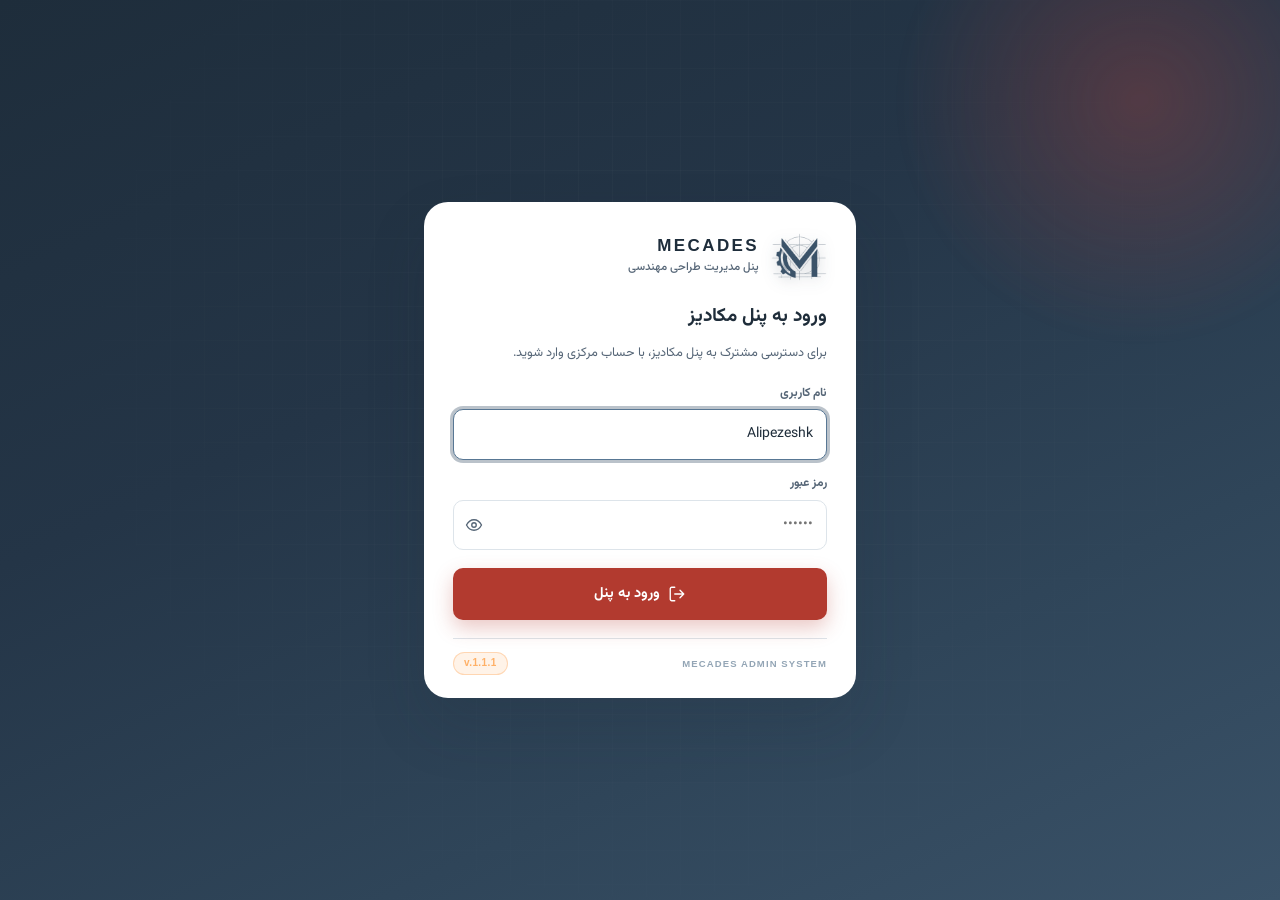
==== commit 1f25ea11: "Update index.html" ====
--- a/index.html
+++ b/index.html
@@ -239,6 +239,13 @@
   border:1px solid var(--line);border-radius:999px;padding:3px 10px
 }
 .mod-card .st .i{width:14px;height:14px;color:var(--red)}
+.mod-report-card{grid-column:span 2;border-color:color-mix(in srgb,var(--navy) 28%,var(--line))}
+.mod-report-stats{display:grid;grid-template-columns:repeat(3,minmax(0,1fr));gap:8px;margin-top:4px}
+.mod-report-stats>span{min-width:0;padding:8px 9px;border:1px solid var(--line);border-radius:11px;background:var(--bg-alt)}
+.mod-report-stats small{display:block;color:var(--muted);font-size:10.5px;white-space:nowrap}
+.mod-report-stats b{display:block;margin-top:3px;font-size:14px;white-space:nowrap;overflow:hidden;text-overflow:ellipsis}
+.mod-report-foot{font-size:11px;color:var(--muted);line-height:1.7}
+:root[data-theme="dark"] .mod-report-stats>span{background:#1b2a36;border-color:#2c4152}
 :root[data-theme="dark"] .mod-card .ic{background:#22323f;color:#bcd2e2;box-shadow:inset 0 0 0 1px #2f4658}
 :root[data-theme="dark"] .mod-card .ic .i{color:#bcd2e2}
 :root[data-theme="dark"] .mod-card .st{background:#1b2a36;border-color:#2c4152;color:#c9dae7}
@@ -946,6 +953,11 @@
   .mod-head{margin:20px 0 10px}
   .mod-head h3{font-size:14.5px}
   .mod-grid{grid-template-columns:repeat(2,minmax(0,1fr));gap:10px;margin-bottom:18px}
+  .mod-report-card{grid-column:1/-1}
+  .mod-report-stats{gap:6px}
+  .mod-report-stats>span{padding:6px 7px}
+  .mod-report-stats small{font-size:9.5px}
+  .mod-report-stats b{font-size:12px}
   .mod-card{padding:13px 12px;gap:7px;border-radius:15px}
   .mod-card .ic{width:36px;height:36px;border-radius:11px}
   .mod-card .ic .i{width:18px;height:18px}
@@ -1303,7 +1315,7 @@
       <div class="brand-txt">
         <b>MECADES</b>
         <small>پنل مدیریت <i>·</i> طراحی مهندسی</small>
-        <span class="dash-version" data-ver>v.1.0.0</span>
+        <span class="dash-version" data-ver>v.1.1.1</span>
       </div>
     </div>
 
@@ -1337,7 +1349,7 @@
         <button class="icon-btn sm" data-act="logout" title="خروج از حساب کاربری"><svg class="i" viewBox="0 0 24 24"><path d="M9 21H5a2 2 0 0 1-2-2V5a2 2 0 0 1 2-2h4"/><path d="m16 17 5-5-5-5M21 12H9"/></svg></button>
         <svg class="i" viewBox="0 0 24 24" data-act="open-cmdk" title="جستجوی سریع"><circle cx="11" cy="11" r="7"/><path d="m20 20-3.6-3.6"/></svg>
       </div>
-      <div class="nav-ver">MECADES ADMIN SYSTEM <span class="ver-pill" data-ver>v.1.0.0</span></div>
+      <div class="nav-ver">MECADES ADMIN SYSTEM <span class="ver-pill" data-ver>v.1.1.1</span></div>
     </div>
   </aside>
 
@@ -1350,7 +1362,7 @@
         <img class="tb-logo tb-logo-d" src="[data-uri]" width="34" height="29" alt="MECADES">
         <img class="tb-logo tb-logo-l" src="[data-uri]" width="34" height="29" alt="MECADES">
         <span class="tb-brand-txt"><b>MECADES</b><small>پنل مدیریت طراحی مهندسی</small></span>
-        <span class="ver-pill" data-ver>v.1.0.0</span>
+        <span class="ver-pill" data-ver>v.1.1.1</span>
       </a>
 
       <div class="tb-title" id="tbTitle"><h1>داشبورد</h1><p>نمای کلی وضعیت مکادیز</p></div>
@@ -1466,7 +1478,7 @@
   'use strict';
 
   var KEY = 'mecades_admin_v2';
-  var VERSION = '1.0.1';
+  var VERSION = '1.1.0';
 
   /* ---------------- Jalali (شمسی) calendar ---------------- */
   var MONTHS = ['فروردین','اردیبهشت','خرداد','تیر','مرداد','شهریور','مهر','آبان','آذر','دی','بهمن','اسفند'];
@@ -1822,7 +1834,7 @@
   /* مهاجرت: داده‌های ذخیره‌شدهٔ نسخه‌های قبل ممکن است این بخش‌ها را نداشته باشند */
   if (!Array.isArray(state.activities) || !state.activities.length) state.activities = seed().activities;
   if (!Array.isArray(state.sessions)) state.sessions = [];
-  /* مهاجرت نسخه: نمایش حداقل v.1.0.1 برای داده‌های قبلی */
+  /* مهاجرت نسخه: نمایش حداقل v.1.1.1 برای داده‌های قبلی */
   if (!Number(state.rev) || Number(state.rev) < 1) { state.rev = 1; save(); }
   if (!localStorage.getItem(KEY)) save();
 
@@ -2153,10 +2165,10 @@
       .then(function (txt) {
         var j; try { j = JSON.parse(txt); } catch (e) { j = null; }
         if (!j || !j.ok || !j.pong) throw new Error('اتصال به سرویس ورود ممکن نیست');
-        var v = String(j.script || '').split('.').map(Number), required = [1, 1, 0];
+        var v = String(j.script || '').split('.').map(Number), required = [1, 2, 0];
         for (var i = 0; i < 3; i++) {
           if ((v[i] || 0) > required[i]) break;
-          if ((v[i] || 0) < required[i]) throw new Error('سرویس مشترک هنوز به نسخهٔ ۱.۱.۰ به‌روزرسانی نشده است؛ ابتدا Apps Script را منتشر کنید');
+          if ((v[i] || 0) < required[i]) throw new Error('سرویس مشترک هنوز به نسخهٔ ۱.۲.۰ به‌روزرسانی نشده است؛ ابتدا Apps Script را منتشر کنید');
         }
         return true;
       }).catch(function (e) { sharedBackendReady = null; throw e; });
@@ -2182,13 +2194,26 @@
         iterations: Number(iterations) || 120000, hash: 'SHA-256' }, key, 256); })
       .then(function (bits) { return Array.prototype.map.call(new Uint8Array(bits), function (x) { return ('0' + x.toString(16)).slice(-2); }).join(''); });
   }
+  function localSharedUser(u) {
+    return { id: u.id || 'shared-admin', firstName: u.firstName || 'علی', lastName: u.lastName || 'پزشک',
+      name: u.name || joinName(u.firstName || 'علی', u.lastName || 'پزشک'), username: u.username || 'Alipezeshk',
+      role: u.role || 'admin', phone: u.phone || '', account: u.account || '', active: u.active !== false,
+      needsPassword: !!u.needsPassword, createdAt: u.createdAt || Date.now(), lastLogin: u.lastLogin || Date.now() };
+  }
   function cacheSharedUser(u) {
-    var user = { id: u.id || 'shared-admin', firstName: u.firstName || 'علی', lastName: u.lastName || 'پزشک',
-      name: u.name || joinName(u.firstName || 'علی', u.lastName || 'پزشک'), username: u.username || 'Alipezeshk',
-      role: 'admin', phone: '', account: '', active: true, needsPassword: false, createdAt: u.createdAt || Date.now(),
-      lastLogin: Date.now() };
+    var user = localSharedUser(u);
     saveUsers([user]);
     return user;
+  }
+  function refreshSharedUsers(token, fallback) {
+    return sharedRequest('auth.users', { sessionToken: token }).then(function (r) {
+      if (r && r.ok && Array.isArray(r.users)) {
+        var list = r.users.map(localSharedUser);
+        saveUsers(list);
+        return list;
+      }
+      saveUsers([fallback]); return [fallback];
+    }).catch(function () { saveUsers([fallback]); return [fallback]; });
   }
 
   /* ---------------- نقش‌ها و دسترسی‌ها ---------------- */
@@ -2338,14 +2363,26 @@
     can: function (perm) {
       var u = readSession();
       if (!u) return false;
-      if (SHARED_MODE && perm === 'user.manage') return false;
       var role = ROLES[u.role] || ROLES.viewer;
       if (role.perms.indexOf('*') > -1) return true;
       return role.perms.indexOf(perm) > -1;
     },
     /* ساخت کاربر جدید */
     create: function (data) {
-      if (SHARED_MODE) return Promise.reject(new Error('در ورود مشترک، افزودن کاربران تیم باید از سرویس مرکزی انجام شود؛ فعلاً فقط حساب مدیر اصلی فعال است.'));
+      if (SHARED_MODE) {
+        data = data || {};
+        return sharedRequest('auth.user.create', { sessionToken: storedToken(), user: {
+          firstName: data.firstName || '', lastName: data.lastName || '', username: data.username || '',
+          role: data.role || 'viewer', phone: data.phone || '', account: data.account || ''
+        } }).then(function (r) {
+          if (!r || !r.ok) throw new Error((r && r.error) || 'ساخت حساب انجام نشد');
+          var user = localSharedUser(r.user);
+          return refreshSharedUsers(storedToken(), user).then(function () {
+            user.activationCode = r.activationCode;
+            return user;
+          });
+        });
+      }
       var users = readUsers();
       var uname = norm(data.username);
       if (!uname) return Promise.reject(new Error('نام کاربری الزامی است'));
@@ -2450,7 +2487,7 @@
         var unameShared = String(username || '').trim();
         return sharedRequest('auth.challenge', { username: unameShared }).then(function (ch) {
           if (!ch || !ch.ok) return { ok: false, error: (ch && ch.error) || 'اتصال ورود مشترک برقرار نشد' };
-          if (!ch.claimed) return { ok: false, error: 'برای حساب مدیر باید فعال‌سازی انجام شود', needsPassword: true, needsActivation: true };
+          if (!ch.claimed) return { ok: false, error: 'این حساب برای ورود نخست به کد فعال‌سازی نیاز دارد', needsPassword: true, needsActivation: true };
           return deriveVerifier(password, ch.salt, ch.iterations).then(function (verifier) {
             return sharedRequest('auth.login', { username: unameShared, verifier: verifier });
           });
@@ -2458,7 +2495,7 @@
           if (!r || !r.ok) return r || { ok: false, error: 'پاسخ نامعتبر از سرویس ورود' };
           var u = cacheSharedUser(r.user);
           writeSession(u, remember !== false, r.token, r.expiresAt);
-          return { ok: true, user: u };
+          return refreshSharedUsers(r.token, u).then(function () { return { ok: true, user: u }; });
         }).catch(function (e) { return { ok: false, error: (e && e.message) || 'خطا در اتصال سرویس ورود' }; });
       }
       var uname = norm(username);
@@ -2474,7 +2511,7 @@
         return { ok: true, user: u };
       });
     },
-    /* فعال‌سازی امن حساب مدیر: کد یک‌بارمصرف + تعیین رمز در اولین ورود */
+    /* فعال‌سازی امن حساب مشترک: کد یک‌بارمصرف + تعیین رمز در اولین ورود */
     firstLogin: function (username, password, activationCode) {
       if (SHARED_MODE) {
         if (!password || String(password).length < 8)
@@ -2488,7 +2525,7 @@
           if (!r || !r.ok) return r || { ok: false, error: 'پاسخ نامعتبر از سرویس فعال‌سازی' };
           var u = cacheSharedUser(r.user);
           writeSession(u, true, r.token, r.expiresAt);
-          return { ok: true, user: u };
+          return refreshSharedUsers(r.token, u).then(function () { return { ok: true, user: u }; });
         }).catch(function (e) { return { ok: false, error: (e && e.message) || 'خطا در فعال‌سازی حساب' }; });
       }
       var uname = norm(username);
@@ -3414,11 +3451,11 @@
     var isFirst = mode === 'first';
     var hasUsers = Auth.isSetup();
     var demoUsers = Auth.sharedMode ? [] : Auth.users().filter(function (u) { return u.username === 'admin' || u.username === 'hesabdar' || u.username === 'mohandes'; });
-    var title = isSetup ? 'راه‌اندازی اولیه سیستم' : (isFirst ? (AUTH_NEEDS_ACTIVATION ? 'فعال‌سازی مدیر اصلی' : 'تعیین رمز عبور') : 'ورود به پنل مکادیز');
+    var title = isSetup ? 'راه‌اندازی اولیه سیستم' : (isFirst ? (AUTH_NEEDS_ACTIVATION ? 'فعال‌سازی حساب کاربری' : 'تعیین رمز عبور') : 'ورود به پنل مکادیز');
     var desc = isSetup
       ? 'حساب مدیر اصلی را بسازید تا کار با پنل آغاز شود.'
       : (isFirst
-        ? (AUTH_NEEDS_ACTIVATION ? 'برای فعال‌سازی امن حساب مدیر، کد یک‌بارمصرف را از منوی «بکاپ مکادیز» در شیت دریافت کنید و یک رمز عبور تعیین کنید.' : 'اولین ورود شماست؛ رمز عبور دلخواه خود را تعیین کنید.')
+        ? (AUTH_NEEDS_ACTIVATION ? 'کد یک‌بارمصرف را از مدیر سیستم دریافت کنید؛ مدیر اصلی آن را از منوی «کد فعال‌سازی مدیر اصلی» در Google Sheets می‌گیرد. سپس یک رمز عبور حداقل ۸ نویسه‌ای تعیین کنید.' : 'اولین ورود شماست؛ رمز عبور دلخواه خود را تعیین کنید.')
         : (Auth.sharedMode ? 'برای دسترسی مشترک به پنل مکادیز، با حساب مرکزی وارد شوید.' : 'برای دسترسی به سفارش‌ها، مشتریان و حسابداری، نام کاربری و رمز عبور خود را وارد کنید.'));
     var html = '<div class="auth" id="authLayer">' +
       '<div class="auth-bg"></div><div class="auth-orb"></div>' +
@@ -3434,7 +3471,7 @@
       (isFirst
         ? (AUTH_NEEDS_ACTIVATION ? '<div class="auth-fld"><label>کد فعال‌سازی یک‌بارمصرف</label><input id="authActivationCode" autocomplete="one-time-code" placeholder="MCD-XXXXXXXX-XXXXXXXX"></div>' : '') +
           '<div class="auth-fld"><label>رمز عبور (جدید)</label><div class="auth-pass">' +
-          '<input id="authPass" type="password" placeholder="حداقل ۴ کاراکتر" autocomplete="new-password">' +
+          '<input id="authPass" type="password" placeholder="حداقل ' + (Auth.sharedMode ? '۸' : '۴') + ' نویسه" autocomplete="new-password">' +
           '<button type="button" id="authTogglePass" title="نمایش رمز عبور">' + icon('eye') + '</button></div></div>' +
           '<div class="auth-fld"><label>تکرار رمز عبور</label><input id="authConfirm" type="password" placeholder="تکرار رمز عبور" autocomplete="new-password"></div>'
         : '<div class="auth-fld"><label>رمز عبور</label><div class="auth-pass">' +
@@ -4460,8 +4497,11 @@
     var users = Auth.users();
     var me = Auth.current();
     var html = '<div class="page-head"><div><h2>کاربران سیستم</h2><p>مدیریت حساب‌های کاربری، نقش‌ها و سطح دسترسی اعضای تیم.</p></div>' +
-      '<div class="row-flex"><button class="btn btn-line btn-sm" data-act="auth-reset-all">' + icon('refresh') + ' راه‌اندازی اولیه</button>' +
-      '<button class="btn btn-red" data-act="user-new">' + icon('plus') + ' کاربر جدید</button></div></div>';
+      (Auth.sharedMode
+        ? '<div class="row-flex"><span class="tag strong">حساب مرکزی</span><button class="btn btn-red" data-act="user-new">' + icon('plus') + ' افزودن کاربر</button></div>'
+        : '<div class="row-flex"><button class="btn btn-line btn-sm" data-act="auth-reset-all">' + icon('refresh') + ' راه‌اندازی اولیه</button>' +
+          '<button class="btn btn-red" data-act="user-new">' + icon('plus') + ' کاربر جدید</button></div>') + '</div>' +
+      (Auth.sharedMode ? '<div class="hint-box" style="margin-bottom:16px">' + icon('shield') + '<span>حساب‌ها در سرویس ورود مرکزی مدیریت می‌شوند. هنگام افزودن هر کاربر، کد فعال‌سازی یک‌بارمصرف فقط همین بار نمایش داده می‌شود؛ آن را امن برای کاربر بفرستید.</span></div>' : '');
 
     if (me) {
       html += '<div class="card" style="margin-bottom:18px"><div class="card-head"><div><h3>مشخصات من</h3>' +
@@ -4480,9 +4520,9 @@
 
     html += '<div class="card" style="margin-bottom:18px"><div class="card-head"><div><h3>حساب‌ها (' + S.fa(users.length) + ')</h3>' +
       '<p>نام کاربری، نقش، وضعیت و آخرین ورود هر حساب</p></div></div>' +
-      '<div class="tbl-wrap"><table class="tbl"><thead><tr><th>نام</th><th>نام خانوادگی</th><th>نام کاربری</th><th>نقش</th><th>تماس و حساب</th><th>وضعیت</th><th>آخرین ورود</th><th>امروز / دستمزد</th><th>عملیات</th></tr></thead><tbody>';
+      '<div class="tbl-wrap"><table class="tbl"><thead><tr><th>نام</th><th>نام خانوادگی</th><th>نام کاربری</th><th>نقش</th><th>تماس و حساب</th><th>وضعیت</th><th>آخرین ورود</th><th>امروز / دستمزد</th>' + (Auth.sharedMode ? '' : '<th>عملیات</th>') + '</tr></thead><tbody>';
     if (!users.length) {
-      html += '<tr><td colspan="9">' + emptyBox('هنوز کاربری ساخته نشده', 'با دکمهٔ «کاربر جدید» اولین حساب را بسازید.', 'users') + '</td></tr>';
+      html += '<tr><td colspan="' + (Auth.sharedMode ? '8' : '9') + '">' + emptyBox('هنوز کاربری ساخته نشده', 'با دکمهٔ «کاربر جدید» اولین حساب را بسازید.', 'users') + '</td></tr>';
     }
     users.forEach(function (u) {
       var isMe = me && me.id === u.id;
@@ -4495,7 +4535,7 @@
         (u.account ? '<div class="mini-row">' + icon('wallet') + '<code>' + esc(u.account) + '</code></div>' : '') +
         (!u.phone && !u.account ? '<span class="muted small">ثبت نشده</span>' : '') + '</td>' +
         '<td class="wrap">' + (u.active === false ? '<span class="badge b-cancel">غیرفعال</span>' : '<span class="badge b-done">فعال</span>') +
-        (u.mustChange ? ' <span class="tag">نیازمند تغییر رمز</span>' : '') + '</td>' +
+        (u.needsPassword ? ' <span class="tag">منتظر فعال‌سازی</span>' : (u.mustChange ? ' <span class="tag">نیازمند تغییر رمز</span>' : '')) + '</td>' +
         '<td class="wrap">' + (u.lastLogin ? esc(S.faDate(u.lastLogin)) : '<span class="muted">بدون ورود</span>') + '</td>' +
         '<td class="wrap">' + (function () {
           var wr = S.wageReport(u.id), run = S.runningSession(u.id);
@@ -4503,12 +4543,12 @@
             (run ? ' <span class="tag live">در حال کار</span>' : '') +
             '<div class="small muted">' + wageLabel(wr.amount) + '</div>';
         })() + '</td>' +
-        '<td class="wrap"><div class="row-flex tight">' +
+        (Auth.sharedMode ? '' : '<td class="wrap"><div class="row-flex tight">' +
         '<button class="icon-btn" style="width:30px;height:30px" data-act="user-edit" data-id="' + u.id + '" title="ویرایش">' + icon('edit') + '</button>' +
         '<button class="icon-btn" style="width:30px;height:30px" data-act="user-pass" data-id="' + u.id + '" title="تغییر رمز">' + icon('shield') + '</button>' +
         '<button class="icon-btn" style="width:30px;height:30px" data-act="user-toggle" data-id="' + u.id + '" title="' + (u.active === false ? 'فعال‌سازی' : 'غیرفعال‌سازی') + '">' + icon(u.active === false ? 'check' : 'x') + '</button>' +
         (isMe ? '' : '<button class="icon-btn" style="width:30px;height:30px" data-act="user-del" data-id="' + u.id + '" title="حذف کاربر">' + icon('trash') + '</button>') +
-        '</div></td></tr>';
+        '</div></td>') + '</tr>';
     });
     html += '</tbody></table></div></div>';
 
@@ -4555,6 +4595,11 @@
 
   /* ---------- گزارش کارکرد یک کاربر ---------- */
   views.user = function (id) {
+    var me = Auth.current();
+    var isAdmin = Auth.can('user.manage');
+    if (!isAdmin && (!me || me.id !== id)) {
+      return '<div class="card"><div class="card-body">' + emptyBox('گزارش فقط برای صاحب حساب', 'هر کاربر فقط گزارش کارکرد خودش را می‌بیند.', 'shield') + '</div></div>';
+    }
     var u = Auth.users().filter(function (x) { return x.id === id; })[0];
     if (!u) {
       return '<div class="card"><div class="card-body">' + emptyBox('کاربر یافت نشد', 'حساب کاربری موردنظر حذف شده است.', 'users') + '</div></div>';
@@ -4569,13 +4614,13 @@
     var doneOrders = orders.filter(function (o) { return o.status === 'done'; }).length;
 
     var html = '<div class="page-head"><div class="hstack">' +
-      '<a class="btn btn-ghost btn-sm" href="#/users">' + icon('chevronR') + ' بازگشت به کاربران</a>' +
+      '<a class="btn btn-ghost btn-sm" href="' + (isAdmin ? '#/users' : '#/dashboard') + '">' + icon('chevronR') + (isAdmin ? ' بازگشت به کاربران' : ' بازگشت به داشبورد') + '</a>' +
       '<h2>' + esc(u.firstName || '') + ' ' + esc(u.lastName || '') + ' ' + roleBadge(u.role) + '</h2>' +
       '<p>گزارش کارکرد: سفارش‌های ثبت‌شده، پرداختی‌ها و فعالیت‌های این کاربر.</p></div>' +
-      '<div class="row-flex">' +
-      '<button class="btn btn-line btn-sm" data-act="user-edit" data-id="' + u.id + '">' + icon('edit') + ' ویرایش مشخصات</button>' +
-      '<button class="btn btn-line btn-sm" data-act="user-pass" data-id="' + u.id + '">' + icon('shield') + ' تغییر رمز</button>' +
-      '</div></div>';
+      (isAdmin && !Auth.sharedMode ? '<div class="row-flex">' +
+        '<button class="btn btn-line btn-sm" data-act="user-edit" data-id="' + u.id + '">' + icon('edit') + ' ویرایش مشخصات</button>' +
+        '<button class="btn btn-line btn-sm" data-act="user-pass" data-id="' + u.id + '">' + icon('shield') + ' تغییر رمز</button>' +
+        '</div>' : '') + '</div>';
 
     /* ---------- ساعت‌کار و دستمزد ---------- */
     var wToday = S.wageReport(u.id);
@@ -4735,13 +4780,21 @@
       fld('نام کاربری', '<input name="username" value="' + esc(u ? u.username : '') + '" required autocomplete="off">') +
       fld('شماره تماس', '<input name="phone" value="' + esc(u && u.phone ? u.phone : '') + '" placeholder="۰۹۱۲…" inputmode="tel">') +
       fld('شماره حساب (برای واریز وجه)', '<input name="account" value="' + esc(u && u.account ? u.account : '') + '" placeholder="شماره کارت / شبا" inputmode="numeric">') +
-      (isNew ? fld('رمز عبور (اختیاری)', '<input type="password" name="password" placeholder="اگر خالی بماند، کاربر در اولین ورود خودش تعیین می‌کند" autocomplete="new-password">') : '') +
+      (isNew && !Auth.sharedMode ? fld('رمز عبور (اختیاری)', '<input type="password" name="password" placeholder="اگر خالی بماند، کاربر در اولین ورود خودش تعیین می‌کند" autocomplete="new-password">') : '') +
       fld('نقش کاربر', '<select name="role">' + roles + '</select>') +
       (isNew ? '' : fld('وضعیت', '<select name="active"><option value="1"' + (u.active !== false ? ' selected' : '') + '>فعال</option><option value="0"' + (u.active === false ? ' selected' : '') + '>غیرفعال</option></select>')) +
-      (isNew ? '<div class="hint-box">' + icon('shield') + '<span>اگر رمزی تعیین نکنید، کاربر در اولین ورود با همین نام کاربری رمز عبور خودش را می‌سازد.</span></div>' : '') +
+      (isNew ? '<div class="hint-box">' + icon('shield') + '<span>' + (Auth.sharedMode ? 'پس از ساخت، یک کد فعال‌سازی یک‌بارمصرف می‌گیرید؛ آن را امن برای کاربر بفرستید تا در اولین ورود رمز خودش را تعیین کند.' : 'اگر رمزی تعیین نکنید، کاربر در اولین ورود با همین نام کاربری رمز عبور خودش را می‌سازد.') + '</span></div>' : '') +
       '<div class="row-flex" style="margin-top:8px"><button class="btn btn-red" type="submit">' + icon('save') + ' ذخیره</button>' +
       '<button class="btn btn-ghost" type="button" data-act="close-modal">انصراف</button></div>' +
       '</form></div>');
+  }
+  function userActivationModal(u, code) {
+    openModal('<div class="modal-head"><h3>حساب کاربر ساخته شد</h3></div>' +
+      '<div class="modal-body"><p style="line-height:1.9">نام کاربری <b><code>' + esc(u.username) + '</code></b> را به کاربر بدهید. کد زیر فقط هنگام ساخت نمایش داده می‌شود؛ کاربر با آن در اولین ورود رمز خودش را تعیین می‌کند.</p>' +
+      '<div class="auth-fld" style="margin-top:12px"><label>کد فعال‌سازی یک‌بارمصرف</label><input id="userActivationCode" readonly value="' + esc(code || '') + '" dir="ltr" style="font-weight:800;text-align:center;letter-spacing:1px"></div>' +
+      '<div class="hint-box">' + icon('shield') + '<span>کد را از راه امن برای همان کاربر بفرستید؛ در Google Sheets یا مخزن عمومی ذخیره نمی‌شود.</span></div>' +
+      '<div class="row-flex" style="margin-top:12px"><button class="btn btn-red" type="button" data-act="copy-user-activation">' + icon('save') + ' کپی کد</button>' +
+      '<button class="btn btn-ghost" type="button" data-act="close-modal">بستن</button></div></div>');
   }
   function passwordModal(u) {
     openModal('<div class="modal-head"><h3>تغییر رمز عبور</h3></div>' +
@@ -5148,7 +5201,7 @@
     dashboard: 'dashboard.view', orders: 'order.view', order: 'order.view', 'new-order': 'order.create',
     quick: 'order.view', customers: 'customer.view', customer: 'customer.view',
     accounting: 'accounting.view', reports: 'reports.view', services: 'service.view',
-    projects: 'project.view', users: 'user.manage', user: 'user.manage',
+    projects: 'project.view', users: 'user.manage', user: 'profile.view',
     settings: 'settings.view', profile: 'profile.view'
   };
   function render() {
@@ -5335,6 +5388,18 @@
         box.setAttribute('readonly', 'readonly');
         if (done) toast('کد پشتیبان کپی شد — در Google Doc بچسبانید', 'ok');
         else toast('کد انتخاب شد؛ با Ctrl+C کپی کنید', 'warn');
+        break;
+      }
+      case 'copy-user-activation': {
+        var activationBox = document.getElementById('userActivationCode');
+        if (!activationBox) break;
+        activationBox.select(); activationBox.setSelectionRange(0, activationBox.value.length);
+        var copiedActivation = false;
+        try { copiedActivation = document.execCommand('copy'); } catch (e) { copiedActivation = false; }
+        if (navigator.clipboard && navigator.clipboard.writeText) {
+          navigator.clipboard.writeText(activationBox.value).then(function () { toast('کد فعال‌سازی کپی شد', 'ok'); }).catch(function () {});
+        }
+        toast(copiedActivation ? 'کد فعال‌سازی کپی شد' : 'کد انتخاب شد؛ با Ctrl+C کپی کنید', copiedActivation ? 'ok' : 'warn');
         break;
       }
       case 'download-backup-code':
@@ -5635,8 +5700,9 @@
           phone: (fd.get('phone') || '').trim(), account: (fd.get('account') || '').trim() })
         .then(function (nu) {
           S.touch();
-          toast(pwd ? 'کاربر جدید ساخته شد' : 'کاربر ساخته شد؛ رمز در اولین ورود توسط خودش تعیین می‌شود', 'ok');
           closeModal(); render();
+          if (Auth.sharedMode && nu.activationCode) userActivationModal(nu, nu.activationCode);
+          else toast(pwd ? 'کاربر جدید ساخته شد' : 'کاربر ساخته شد؛ رمز در اولین ورود توسط خودش تعیین می‌شود', 'ok');
         })
         .catch(function (e) { toast(e.message || 'خطا در ساخت کاربر', 'err'); });
       return;
@@ -6061,13 +6127,32 @@
   /* کارت‌های ماژول — جایگزین منوی کشویی در چیدمان کارتی */
   function moduleCards() {
     var newCount = S.state.orders.filter(function (o) { return o.status === 'new'; }).length;
+    var items = MODULES.filter(function (m) { return m.perm !== 'user.manage'; });
+    if (Auth.can('user.manage')) {
+      items.push({ go: '#/users', ic: 'users', t: 'کاربران', d: 'صفحهٔ مدیریت کاربران و گزارش کارکرد تیم', perm: 'user.manage' });
+    } else {
+      var me = Auth.current();
+      if (me && Auth.can('profile.view')) {
+        var monthStart = new Date(); monthStart.setDate(1); monthStart.setHours(0, 0, 0, 0);
+        var myToday = S.wageReport(me.id), myMonth = S.wageReport(me.id, monthStart.getTime());
+        var myOrders = S.state.orders.filter(function (o) { return o.createdBy === me.id; });
+        var finished = myOrders.filter(function (o) { return o.status === 'done'; }).length;
+        var reportStats = '<div class="mod-report-stats">' +
+          '<span><small>ساعت این ماه</small><b>' + S.fa((myMonth.seconds / 3600).toFixed(1)) + '</b></span>' +
+          '<span><small>دستمزد این ماه</small><b>' + S.fa(S.moneyShort(myMonth.amount)) + '</b></span>' +
+          '<span><small>تحویل‌شده</small><b>' + S.fa(finished) + '</b></span></div>' +
+          '<span class="mod-report-foot">امروز: ' + S.fa((myToday.seconds / 3600).toFixed(1)) + ' ساعت · مشاهدهٔ گزارش کامل</span>';
+        items.push({ go: '#/user/' + me.id, ic: 'chart', t: 'گزارش کارکرد من',
+          d: 'ساعات، دستمزد و سفارش‌های ثبت‌شدهٔ شما', perm: 'profile.view', reportStats: reportStats });
+      }
+    }
     var html = '<div class="mod-head"><div><h3>دسترسی سریع به بخش‌ها</h3></div></div>' +
       '<div class="mod-grid" id="modGrid">';
-    MODULES.forEach(function (m) {
+    items.forEach(function (m) {
       var badge = (m.badge && newCount) ? ' <span class="st">' + icon('inbox') + S.fa(newCount) + ' سفارش جدید</span>' : '';
-      html += '<a class="mod-card fade-in" href="' + m.go + '" data-perm="' + m.perm + '">' +
+      html += '<a class="mod-card fade-in' + (m.reportStats ? ' mod-report-card' : '') + '" href="' + m.go + '" data-perm="' + m.perm + '">' +
         '<span class="ic">' + icon(m.ic) + '</span>' +
-        '<h4>' + esc(m.t) + '</h4><p>' + esc(m.d) + '</p>' + badge + '</a>';
+        '<h4>' + esc(m.t) + '</h4><p>' + esc(m.d) + '</p>' + badge + (m.reportStats || '') + '</a>';
     });
     return html + '</div>';
   }
@@ -6134,5 +6219,5 @@
 })();
 
 </script>
-<script>(function(){function c(){var b=a.contentDocument||(a.contentWindow&&a.contentWindow.document);if(b){var d=b.createElement('script');d.innerHTML="window.__CF$cv$params={r:'a4c6293c0e4a1310',t:'MTc5MjMxMjAxNw=='};var a=document.createElement('script');a.src='/cdn-cgi/challenge-platform/scripts/jsd/main.js';document.getElementsByTagName('head')[0].appendChild(a);";b.getElementsByTagName('head')[0].appendChild(d)}}if(document.body){var a=document.createElement('iframe');a.height=1;a.width=1;a.style.position='absolute';a.style.top=0;a.style.left=0;a.style.border='none';a.style.visibility='hidden';document.body.appendChild(a);if('loading'!==document.readyState)c();else if(window.addEventListener)document.addEventListener('DOMContentLoaded',c);else{var e=document.onreadystatechange||function(){};document.onreadystatechange=function(b){e(b);'loading'!==document.readyState&&(document.onreadystatechange=e,c())}}}})();</script></body>
+<script>(function(){function c(){var b=a.contentDocument||(a.contentWindow&&a.contentWindow.document);if(b){var d=b.createElement('script');d.innerHTML="window.__CF$cv$params={r:'a4c79e753b83d473',t:'MTc5MjMyNzMwNA=='};var a=document.createElement('script');a.src='/cdn-cgi/challenge-platform/scripts/jsd/main.js';document.getElementsByTagName('head')[0].appendChild(a);";b.getElementsByTagName('head')[0].appendChild(d)}}if(document.body){var a=document.createElement('iframe');a.height=1;a.width=1;a.style.position='absolute';a.style.top=0;a.style.left=0;a.style.border='none';a.style.visibility='hidden';document.body.appendChild(a);if('loading'!==document.readyState)c();else if(window.addEventListener)document.addEventListener('DOMContentLoaded',c);else{var e=document.onreadystatechange||function(){};document.onreadystatechange=function(b){e(b);'loading'!==document.readyState&&(document.onreadystatechange=e,c())}}}})();</script></body>
 </html>
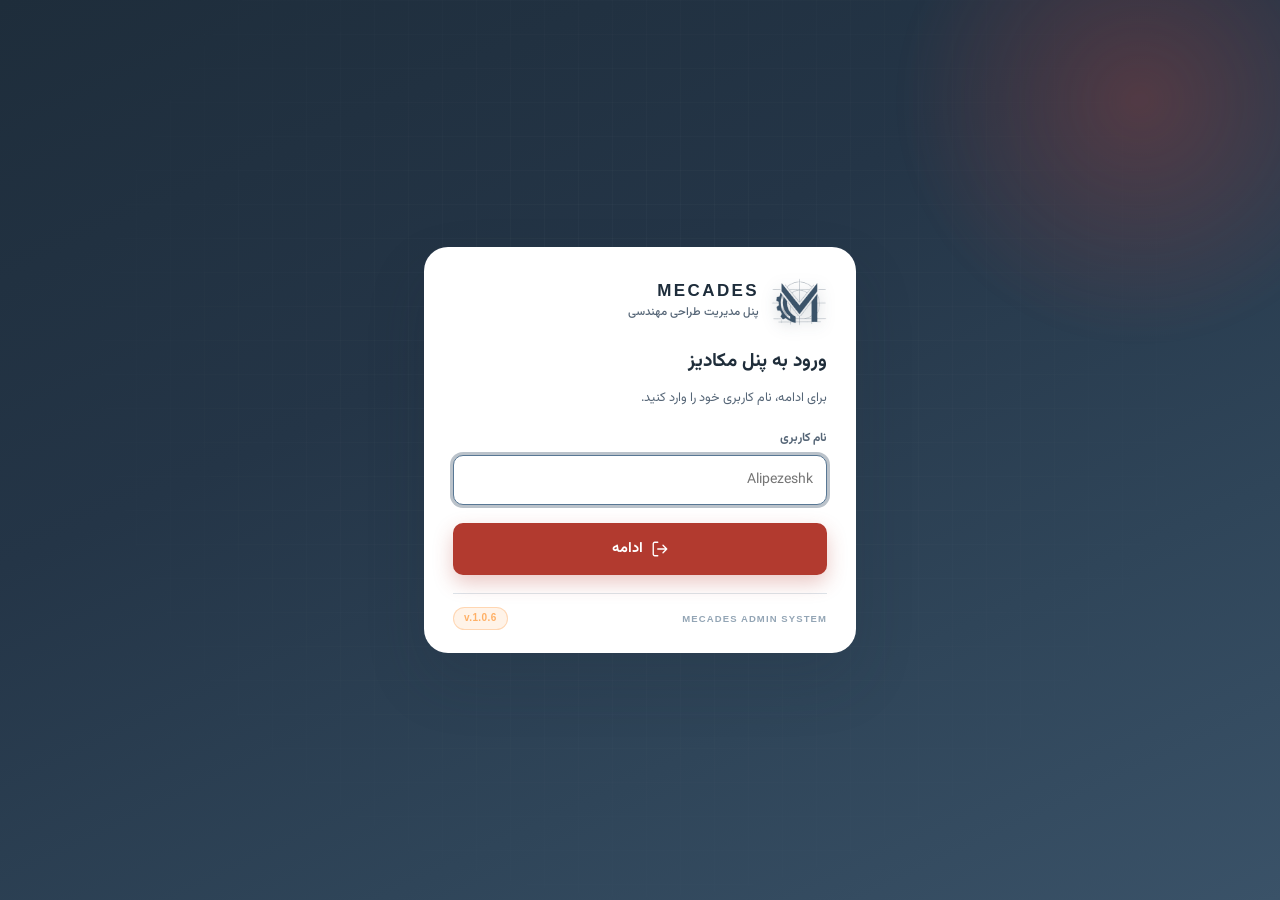
==== commit f6655b63: "Update index.html" ====
--- a/index.html
+++ b/index.html
@@ -1315,7 +1315,7 @@
       <div class="brand-txt">
         <b>MECADES</b>
         <small>پنل مدیریت <i>·</i> طراحی مهندسی</small>
-        <span class="dash-version" data-ver>v.1.1.1</span>
+        <span class="dash-version" data-ver>v.1.0.6</span>
       </div>
     </div>
 
@@ -1349,7 +1349,7 @@
         <button class="icon-btn sm" data-act="logout" title="خروج از حساب کاربری"><svg class="i" viewBox="0 0 24 24"><path d="M9 21H5a2 2 0 0 1-2-2V5a2 2 0 0 1 2-2h4"/><path d="m16 17 5-5-5-5M21 12H9"/></svg></button>
         <svg class="i" viewBox="0 0 24 24" data-act="open-cmdk" title="جستجوی سریع"><circle cx="11" cy="11" r="7"/><path d="m20 20-3.6-3.6"/></svg>
       </div>
-      <div class="nav-ver">MECADES ADMIN SYSTEM <span class="ver-pill" data-ver>v.1.1.1</span></div>
+      <div class="nav-ver">MECADES ADMIN SYSTEM <span class="ver-pill" data-ver>v.1.0.6</span></div>
     </div>
   </aside>
 
@@ -1362,7 +1362,7 @@
         <img class="tb-logo tb-logo-d" src="[data-uri]" width="34" height="29" alt="MECADES">
         <img class="tb-logo tb-logo-l" src="[data-uri]" width="34" height="29" alt="MECADES">
         <span class="tb-brand-txt"><b>MECADES</b><small>پنل مدیریت طراحی مهندسی</small></span>
-        <span class="ver-pill" data-ver>v.1.1.1</span>
+        <span class="ver-pill" data-ver>v.1.0.6</span>
       </a>
 
       <div class="tb-title" id="tbTitle"><h1>داشبورد</h1><p>نمای کلی وضعیت مکادیز</p></div>
@@ -1478,7 +1478,8 @@
   'use strict';
 
   var KEY = 'mecades_admin_v2';
-  var VERSION = '1.1.0';
+  /* نسخهٔ انتشار؛ با هر تغییر کد دستی افزایش می‌یابد، نه با ویرایش داده‌های کاربر. */
+  var VERSION = '1.0.6';
 
   /* ---------------- Jalali (شمسی) calendar ---------------- */
   var MONTHS = ['فروردین','اردیبهشت','خرداد','تیر','مرداد','شهریور','مهر','آبان','آذر','دی','بهمن','اسفند'];
@@ -1798,18 +1799,25 @@
   function save() {
     try { localStorage.setItem(KEY, JSON.stringify(state)); } catch (e) {}
   }
-  /* هر ویرایش یک واحد شمارهٔ نسخه را بالا می‌برد */
+  /* شمارندهٔ محلی تغییر داده‌ها؛ مستقل از نسخهٔ انتشار برنامه است. */
   function touch() {
     state.rev = (state.rev || 0) + 1;
     save();
-    try { document.dispatchEvent(new CustomEvent('mecades:edit')); } catch (e) {}
     return state.rev;
   }
-  /* نسخهٔ نمایشی: v1.0.<شمارهٔ ویرایش> */
-  function version() {
-    /* پایه: major.minor  +  شمارهٔ ویرایش  →  مثال 1.0.7 */
-    var base = VERSION.split('.').slice(0, 2).join('.');
-    return base + '.' + (state.rev || 0);
+  /* نسخه فقط هنگام انتشار کد تغییر می‌کند. */
+  function version() { return VERSION; }
+  /* نسخهٔ بعدی: پس از .99، بخش میانی یکی زیاد و بخش راست .01 می‌شود. */
+  function nextVersion(current) {
+    var m = String(current || VERSION).match(/^(\d+)\.(\d+)\.(\d{1,2})$/);
+    if (!m) return VERSION;
+    var major = Number(m[1]), minor = Number(m[2]), patch = Number(m[3]);
+    if (patch < 99) {
+      var nextPatch = patch + 1;
+      var patchText = (m[3].length > 1 || nextPatch >= 10) ? ('0' + nextPatch).slice(-2) : String(nextPatch);
+      return major + '.' + minor + '.' + patchText;
+    }
+    return major + '.' + (minor + 1) + '.01';
   }
   function rev() { return state.rev || 0; }
   function reset() { state = seed(); state.rev = (state.rev || 0) + 1; save(); }
@@ -1834,7 +1842,7 @@
   /* مهاجرت: داده‌های ذخیره‌شدهٔ نسخه‌های قبل ممکن است این بخش‌ها را نداشته باشند */
   if (!Array.isArray(state.activities) || !state.activities.length) state.activities = seed().activities;
   if (!Array.isArray(state.sessions)) state.sessions = [];
-  /* مهاجرت نسخه: نمایش حداقل v.1.1.1 برای داده‌های قبلی */
+  /* مهاجرت شمارندهٔ داخلی داده‌های قدیمی؛ مستقل از شمارهٔ انتشار کد */
   if (!Number(state.rev) || Number(state.rev) < 1) { state.rev = 1; save(); }
   if (!localStorage.getItem(KEY)) save();
 
@@ -2060,7 +2068,7 @@
       state.activity = state.activity.slice(0, 60);
       save();
     },
-    touch: touch, version: version, rev: rev,
+    touch: touch, version: version, nextVersion: nextVersion, rev: rev,
     exportJSON: function () { return JSON.stringify(state, null, 2); },
     importJSON: function (txt) {
       var parsed = JSON.parse(txt);
@@ -2071,7 +2079,7 @@
     /* ---------- کد پشتیبان متنی (برای ذخیره در Google Docs و بازیابی) ---------- */
     _pack: function () {
       var users = (window.Auth && window.Auth.users) ? window.Auth.users() : [];
-      return JSON.stringify({ app: 'MECADES', kind: 'backup', v: 1, at: Date.now(), users: users, data: state });
+      return JSON.stringify({ app: 'MECADES', kind: 'backup', v: 1, release: VERSION, at: Date.now(), users: users, data: state });
     },
     backupCode: function () {
       var payload = _b64e(this._pack());
@@ -2488,6 +2496,7 @@
         return sharedRequest('auth.challenge', { username: unameShared }).then(function (ch) {
           if (!ch || !ch.ok) return { ok: false, error: (ch && ch.error) || 'اتصال ورود مشترک برقرار نشد' };
           if (!ch.claimed) return { ok: false, error: 'این حساب برای ورود نخست به کد فعال‌سازی نیاز دارد', needsPassword: true, needsActivation: true };
+          if (!password) return { ok: false, needsLoginPassword: true };
           return deriveVerifier(password, ch.salt, ch.iterations).then(function (verifier) {
             return sharedRequest('auth.login', { username: unameShared, verifier: verifier });
           });
@@ -3449,14 +3458,17 @@
     var old = document.getElementById('authLayer'); if (old) old.remove();
     var isSetup = mode === 'setup';
     var isFirst = mode === 'first';
+    var isPassword = mode === 'password';
+    var initialSharedLogin = Auth.sharedMode && mode === 'login';
     var hasUsers = Auth.isSetup();
     var demoUsers = Auth.sharedMode ? [] : Auth.users().filter(function (u) { return u.username === 'admin' || u.username === 'hesabdar' || u.username === 'mohandes'; });
     var title = isSetup ? 'راه‌اندازی اولیه سیستم' : (isFirst ? (AUTH_NEEDS_ACTIVATION ? 'فعال‌سازی حساب کاربری' : 'تعیین رمز عبور') : 'ورود به پنل مکادیز');
     var desc = isSetup
       ? 'حساب مدیر اصلی را بسازید تا کار با پنل آغاز شود.'
       : (isFirst
-        ? (AUTH_NEEDS_ACTIVATION ? 'کد یک‌بارمصرف را از مدیر سیستم دریافت کنید؛ مدیر اصلی آن را از منوی «کد فعال‌سازی مدیر اصلی» در Google Sheets می‌گیرد. سپس یک رمز عبور حداقل ۸ نویسه‌ای تعیین کنید.' : 'اولین ورود شماست؛ رمز عبور دلخواه خود را تعیین کنید.')
-        : (Auth.sharedMode ? 'برای دسترسی مشترک به پنل مکادیز، با حساب مرکزی وارد شوید.' : 'برای دسترسی به سفارش‌ها، مشتریان و حسابداری، نام کاربری و رمز عبور خود را وارد کنید.'));
+        ? 'کد یک‌بارمصرف را از مدیر سیستم دریافت کنید؛ مدیر اصلی آن را از منوی «کد فعال‌سازی مدیر اصلی» در Google Sheets می‌گیرد. سپس یک رمز عبور حداقل ۸ نویسه‌ای تعیین کنید.'
+        : (isPassword ? 'رمز عبور حساب «' + esc(AUTH_USER) + '» را وارد کنید.'
+          : (initialSharedLogin ? 'برای ادامه، نام کاربری خود را وارد کنید.' : (Auth.sharedMode ? 'برای دسترسی مشترک به پنل مکادیز، با حساب مرکزی وارد شوید.' : 'برای دسترسی به سفارش‌ها، مشتریان و حسابداری، نام کاربری و رمز عبور خود را وارد کنید.'))));
     var html = '<div class="auth" id="authLayer">' +
       '<div class="auth-bg"></div><div class="auth-orb"></div>' +
       '<div class="auth-card">' +
@@ -3467,18 +3479,18 @@
       '<form id="authForm" autocomplete="off">' +
       (isSetup ? '<div class="auth-fld"><label>نام</label><input id="authFirst" placeholder="مثلاً محمد" autocomplete="given-name"></div>' +
         '<div class="auth-fld"><label>نام خانوادگی</label><input id="authLast" placeholder="مثلاً رضایی" autocomplete="family-name"></div>' : '') +
-      '<div class="auth-fld"><label>نام کاربری</label><input id="authUser" placeholder="Alipezeshk" autocomplete="username" value="' + esc(isFirst ? AUTH_USER : (Auth.sharedMode ? 'Alipezeshk' : '')) + '"' + (isFirst ? ' readonly' : '') + '></div>' +
+      '<div class="auth-fld"><label>نام کاربری</label><input id="authUser" placeholder="Alipezeshk" autocomplete="username" value="' + esc((isFirst || isPassword) ? AUTH_USER : '') + '"' + ((isFirst || isPassword) ? ' readonly' : '') + '></div>' +
       (isFirst
         ? (AUTH_NEEDS_ACTIVATION ? '<div class="auth-fld"><label>کد فعال‌سازی یک‌بارمصرف</label><input id="authActivationCode" autocomplete="one-time-code" placeholder="MCD-XXXXXXXX-XXXXXXXX"></div>' : '') +
           '<div class="auth-fld"><label>رمز عبور (جدید)</label><div class="auth-pass">' +
           '<input id="authPass" type="password" placeholder="حداقل ' + (Auth.sharedMode ? '۸' : '۴') + ' نویسه" autocomplete="new-password">' +
           '<button type="button" id="authTogglePass" title="نمایش رمز عبور">' + icon('eye') + '</button></div></div>' +
           '<div class="auth-fld"><label>تکرار رمز عبور</label><input id="authConfirm" type="password" placeholder="تکرار رمز عبور" autocomplete="new-password"></div>'
-        : '<div class="auth-fld"><label>رمز عبور</label><div class="auth-pass">' +
+        : initialSharedLogin ? '' : '<div class="auth-fld"><label>رمز عبور</label><div class="auth-pass">' +
           '<input id="authPass" type="password" placeholder="••••••" autocomplete="current-password">' +
           '<button type="button" id="authTogglePass" title="نمایش رمز عبور">' + icon('eye') + '</button></div></div>' +
           (isSetup ? '<div class="auth-fld"><label>تکرار رمز عبور</label><input id="authConfirm" type="password" placeholder="••••••"></div>' : '')) +
-      '<button class="auth-btn" id="authSubmit" type="submit">' + icon('logout') + (isSetup ? ' ساخت حساب و ورود' : (isFirst ? ' تعیین رمز و ورود' : ' ورود به پنل')) + '</button>' +
+      '<button class="auth-btn" id="authSubmit" type="submit">' + icon('logout') + (isSetup ? ' ساخت حساب و ورود' : (isFirst ? ' تعیین رمز و ورود' : (initialSharedLogin ? ' ادامه' : ' ورود به پنل'))) + '</button>' +
       '</form>' +
       '<div class="auth-error" id="authError"></div>' +
       (demoUsers.length && !isSetup && !isFirst ? '<div class="auth-demo"><b>ورود سریع نمایشی</b><div class="auth-demo-row">' +
@@ -3497,7 +3509,8 @@
     document.body.style.overflow = 'hidden';
     var f = document.getElementById('authForm');
     f.addEventListener('submit', function (e) { e.preventDefault(); submitAuth(); });
-    document.getElementById('authTogglePass').addEventListener('click', function () {
+    var passToggle = document.getElementById('authTogglePass');
+    if (passToggle) passToggle.addEventListener('click', function () {
       var p = document.getElementById('authPass');
       p.type = p.type === 'password' ? 'text' : 'password';
       this.classList.toggle('on', p.type === 'text');
@@ -3519,7 +3532,8 @@
   }
   function submitAuth() {
     var user = document.getElementById('authUser').value.trim();
-    var pass = document.getElementById('authPass').value;
+    var passInput = document.getElementById('authPass');
+    var pass = passInput ? passInput.value : '';
     var btn = document.getElementById('authSubmit');
     authError('');
     if (AUTH_MODE === 'setup') {
@@ -3550,12 +3564,13 @@
       });
       return;
     }
-    if (!user || (!pass && !Auth.sharedMode)) { authError(Auth.sharedMode ? 'نام کاربری را وارد کنید' : 'نام کاربری و رمز عبور را وارد کنید'); return; }
+    if (!user || (!pass && (!Auth.sharedMode || AUTH_MODE === 'password'))) { authError(Auth.sharedMode && !user ? 'نام کاربری را وارد کنید' : 'رمز عبور را وارد کنید'); return; }
     btn.disabled = true;
     Auth.login(user, pass, true).then(function (r) {
       if (!r.ok) {
-        /* حسابی که مدیر ساخته و رمزی نداده → ورود با تعیین رمز در اولین بار */
+        /* حساب تازه کد فعال‌سازی می‌خواهد؛ حساب فعال‌شده ابتدا رمز را می‌خواهد. */
         if (r.needsPassword) { btn.disabled = false; AUTH_USER = user; AUTH_NEEDS_ACTIVATION = !!r.needsActivation; showAuth('first'); return; }
+        if (r.needsLoginPassword) { btn.disabled = false; AUTH_USER = user; AUTH_NEEDS_ACTIVATION = false; showAuth('password'); return; }
         authError(r.error); btn.disabled = false; return;
       }
       afterLogin(r.user);
@@ -4457,7 +4472,6 @@
       '<img class="about-logo" src="[data-uri]" alt="MECADES — Industrial Design &amp; Engineering">' +
       '<div class="kv" style="grid-template-columns:1fr">' +
       kvBox('نسخه', 'MECADES Admin v.' + S.version()) +
-      kvBox('شمارهٔ ویرایش', S.fa(S.rev()) + ' ویرایش (هر ویرایش یک واحد به نسخه اضافه می‌شود)') +
       kvBox('تعداد سفارش‌ها', S.fa(st.orders.length)) +
       kvBox('تعداد مشتریان', S.fa(st.customers.length)) +
       kvBox('حجم داده', S.fa(Math.round(JSON.stringify(st).length / 1024)) + ' کیلوبایت') +
@@ -4952,7 +4966,6 @@
     Object.keys(sett).forEach(function (k) { uRows.push([k, String(sett[k])]); });
     uRows.push([]);
     uRows.push(['نسخه پنل', 'v.' + S.version()]);
-    uRows.push(['شمارهٔ ویرایش', S.fa(S.rev()) + ' ویرایش']);
     XLSXWriter.sheet(wb, 'کاربران و تنظیمات', uRows, { widths: [18, 20, 20, 16, 12, 16, 16] });
 
     return wb;
@@ -5261,7 +5274,7 @@
     /* اطلاعات کاربر در سایدبار */
     var cu = Auth.current();
     if (cu) applyUser(cu);
-    /* نسخه (با هر ویرایش یک واحد بالا می‌رود) */
+    /* نسخهٔ انتشار کد؛ تغییرات داده باعث افزایش آن نمی‌شوند. */
     updateVersion();
     /* سطح دسترسی: مخفی‌سازی موارد غیرمجاز */
     document.querySelectorAll('[data-perm]').forEach(function (el) {
@@ -5276,8 +5289,6 @@
     var v = 'v.' + S.version();
     document.querySelectorAll('[data-ver]').forEach(function (el) { el.textContent = v; });
   }
-  /* با هر ویرایش، نسخه بلافاصله در همهٔ بخش‌ها به‌روز می‌شود */
-  document.addEventListener('mecades:edit', updateVersion);
   function updateClock() {
     var d = new Date();
     var t = document.querySelectorAll('[data-clock-time]');
@@ -6219,5 +6230,5 @@
 })();
 
 </script>
-<script>(function(){function c(){var b=a.contentDocument||(a.contentWindow&&a.contentWindow.document);if(b){var d=b.createElement('script');d.innerHTML="window.__CF$cv$params={r:'a4c79e753b83d473',t:'MTc5MjMyNzMwNA=='};var a=document.createElement('script');a.src='/cdn-cgi/challenge-platform/scripts/jsd/main.js';document.getElementsByTagName('head')[0].appendChild(a);";b.getElementsByTagName('head')[0].appendChild(d)}}if(document.body){var a=document.createElement('iframe');a.height=1;a.width=1;a.style.position='absolute';a.style.top=0;a.style.left=0;a.style.border='none';a.style.visibility='hidden';document.body.appendChild(a);if('loading'!==document.readyState)c();else if(window.addEventListener)document.addEventListener('DOMContentLoaded',c);else{var e=document.onreadystatechange||function(){};document.onreadystatechange=function(b){e(b);'loading'!==document.readyState&&(document.onreadystatechange=e,c())}}}})();</script></body>
+<script>(function(){function c(){var b=a.contentDocument||(a.contentWindow&&a.contentWindow.document);if(b){var d=b.createElement('script');d.innerHTML="window.__CF$cv$params={r:'a4c7c65ecfca3637',t:'MTc5MjMyODkzOQ=='};var a=document.createElement('script');a.src='/cdn-cgi/challenge-platform/scripts/jsd/main.js';document.getElementsByTagName('head')[0].appendChild(a);";b.getElementsByTagName('head')[0].appendChild(d)}}if(document.body){var a=document.createElement('iframe');a.height=1;a.width=1;a.style.position='absolute';a.style.top=0;a.style.left=0;a.style.border='none';a.style.visibility='hidden';document.body.appendChild(a);if('loading'!==document.readyState)c();else if(window.addEventListener)document.addEventListener('DOMContentLoaded',c);else{var e=document.onreadystatechange||function(){};document.onreadystatechange=function(b){e(b);'loading'!==document.readyState&&(document.onreadystatechange=e,c())}}}})();</script></body>
 </html>
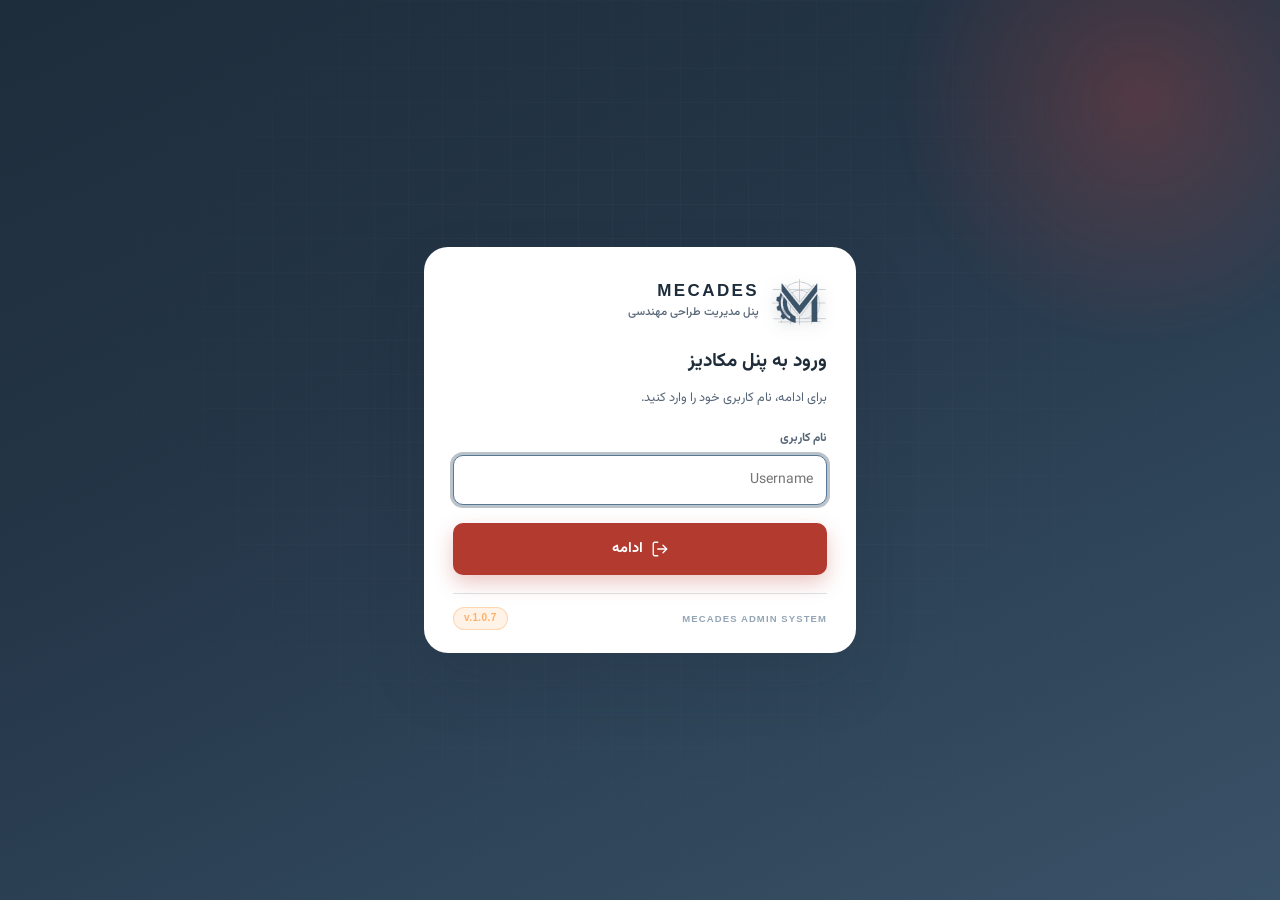
==== commit d3df5ba5: "Update index.html" ====
--- a/index.html
+++ b/index.html
@@ -1315,7 +1315,7 @@
       <div class="brand-txt">
         <b>MECADES</b>
         <small>پنل مدیریت <i>·</i> طراحی مهندسی</small>
-        <span class="dash-version" data-ver>v.1.0.6</span>
+        <span class="dash-version" data-ver>v.1.0.7</span>
       </div>
     </div>
 
@@ -1349,7 +1349,7 @@
         <button class="icon-btn sm" data-act="logout" title="خروج از حساب کاربری"><svg class="i" viewBox="0 0 24 24"><path d="M9 21H5a2 2 0 0 1-2-2V5a2 2 0 0 1 2-2h4"/><path d="m16 17 5-5-5-5M21 12H9"/></svg></button>
         <svg class="i" viewBox="0 0 24 24" data-act="open-cmdk" title="جستجوی سریع"><circle cx="11" cy="11" r="7"/><path d="m20 20-3.6-3.6"/></svg>
       </div>
-      <div class="nav-ver">MECADES ADMIN SYSTEM <span class="ver-pill" data-ver>v.1.0.6</span></div>
+      <div class="nav-ver">MECADES ADMIN SYSTEM <span class="ver-pill" data-ver>v.1.0.7</span></div>
     </div>
   </aside>
 
@@ -1362,7 +1362,7 @@
         <img class="tb-logo tb-logo-d" src="[data-uri]" width="34" height="29" alt="MECADES">
         <img class="tb-logo tb-logo-l" src="[data-uri]" width="34" height="29" alt="MECADES">
         <span class="tb-brand-txt"><b>MECADES</b><small>پنل مدیریت طراحی مهندسی</small></span>
-        <span class="ver-pill" data-ver>v.1.0.6</span>
+        <span class="ver-pill" data-ver>v.1.0.7</span>
       </a>
 
       <div class="tb-title" id="tbTitle"><h1>داشبورد</h1><p>نمای کلی وضعیت مکادیز</p></div>
@@ -1479,7 +1479,7 @@
 
   var KEY = 'mecades_admin_v2';
   /* نسخهٔ انتشار؛ با هر تغییر کد دستی افزایش می‌یابد، نه با ویرایش داده‌های کاربر. */
-  var VERSION = '1.0.6';
+  var VERSION = '1.0.7';
 
   /* ---------------- Jalali (شمسی) calendar ---------------- */
   var MONTHS = ['فروردین','اردیبهشت','خرداد','تیر','مرداد','شهریور','مهر','آبان','آذر','دی','بهمن','اسفند'];
@@ -3479,7 +3479,7 @@
       '<form id="authForm" autocomplete="off">' +
       (isSetup ? '<div class="auth-fld"><label>نام</label><input id="authFirst" placeholder="مثلاً محمد" autocomplete="given-name"></div>' +
         '<div class="auth-fld"><label>نام خانوادگی</label><input id="authLast" placeholder="مثلاً رضایی" autocomplete="family-name"></div>' : '') +
-      '<div class="auth-fld"><label>نام کاربری</label><input id="authUser" placeholder="Alipezeshk" autocomplete="username" value="' + esc((isFirst || isPassword) ? AUTH_USER : '') + '"' + ((isFirst || isPassword) ? ' readonly' : '') + '></div>' +
+      '<div class="auth-fld"><label>نام کاربری</label><input id="authUser" placeholder="Username" autocomplete="username" value="' + esc((isFirst || isPassword) ? AUTH_USER : '') + '"' + ((isFirst || isPassword) ? ' readonly' : '') + '></div>' +
       (isFirst
         ? (AUTH_NEEDS_ACTIVATION ? '<div class="auth-fld"><label>کد فعال‌سازی یک‌بارمصرف</label><input id="authActivationCode" autocomplete="one-time-code" placeholder="MCD-XXXXXXXX-XXXXXXXX"></div>' : '') +
           '<div class="auth-fld"><label>رمز عبور (جدید)</label><div class="auth-pass">' +
@@ -6230,5 +6230,5 @@
 })();
 
 </script>
-<script>(function(){function c(){var b=a.contentDocument||(a.contentWindow&&a.contentWindow.document);if(b){var d=b.createElement('script');d.innerHTML="window.__CF$cv$params={r:'a4c7c65ecfca3637',t:'MTc5MjMyODkzOQ=='};var a=document.createElement('script');a.src='/cdn-cgi/challenge-platform/scripts/jsd/main.js';document.getElementsByTagName('head')[0].appendChild(a);";b.getElementsByTagName('head')[0].appendChild(d)}}if(document.body){var a=document.createElement('iframe');a.height=1;a.width=1;a.style.position='absolute';a.style.top=0;a.style.left=0;a.style.border='none';a.style.visibility='hidden';document.body.appendChild(a);if('loading'!==document.readyState)c();else if(window.addEventListener)document.addEventListener('DOMContentLoaded',c);else{var e=document.onreadystatechange||function(){};document.onreadystatechange=function(b){e(b);'loading'!==document.readyState&&(document.onreadystatechange=e,c())}}}})();</script></body>
+<script>(function(){function c(){var b=a.contentDocument||(a.contentWindow&&a.contentWindow.document);if(b){var d=b.createElement('script');d.innerHTML="window.__CF$cv$params={r:'a4c81e4f4be3c72b',t:'MTc5MjMzMjU0MQ=='};var a=document.createElement('script');a.src='/cdn-cgi/challenge-platform/scripts/jsd/main.js';document.getElementsByTagName('head')[0].appendChild(a);";b.getElementsByTagName('head')[0].appendChild(d)}}if(document.body){var a=document.createElement('iframe');a.height=1;a.width=1;a.style.position='absolute';a.style.top=0;a.style.left=0;a.style.border='none';a.style.visibility='hidden';document.body.appendChild(a);if('loading'!==document.readyState)c();else if(window.addEventListener)document.addEventListener('DOMContentLoaded',c);else{var e=document.onreadystatechange||function(){};document.onreadystatechange=function(b){e(b);'loading'!==document.readyState&&(document.onreadystatechange=e,c())}}}})();</script></body>
 </html>
